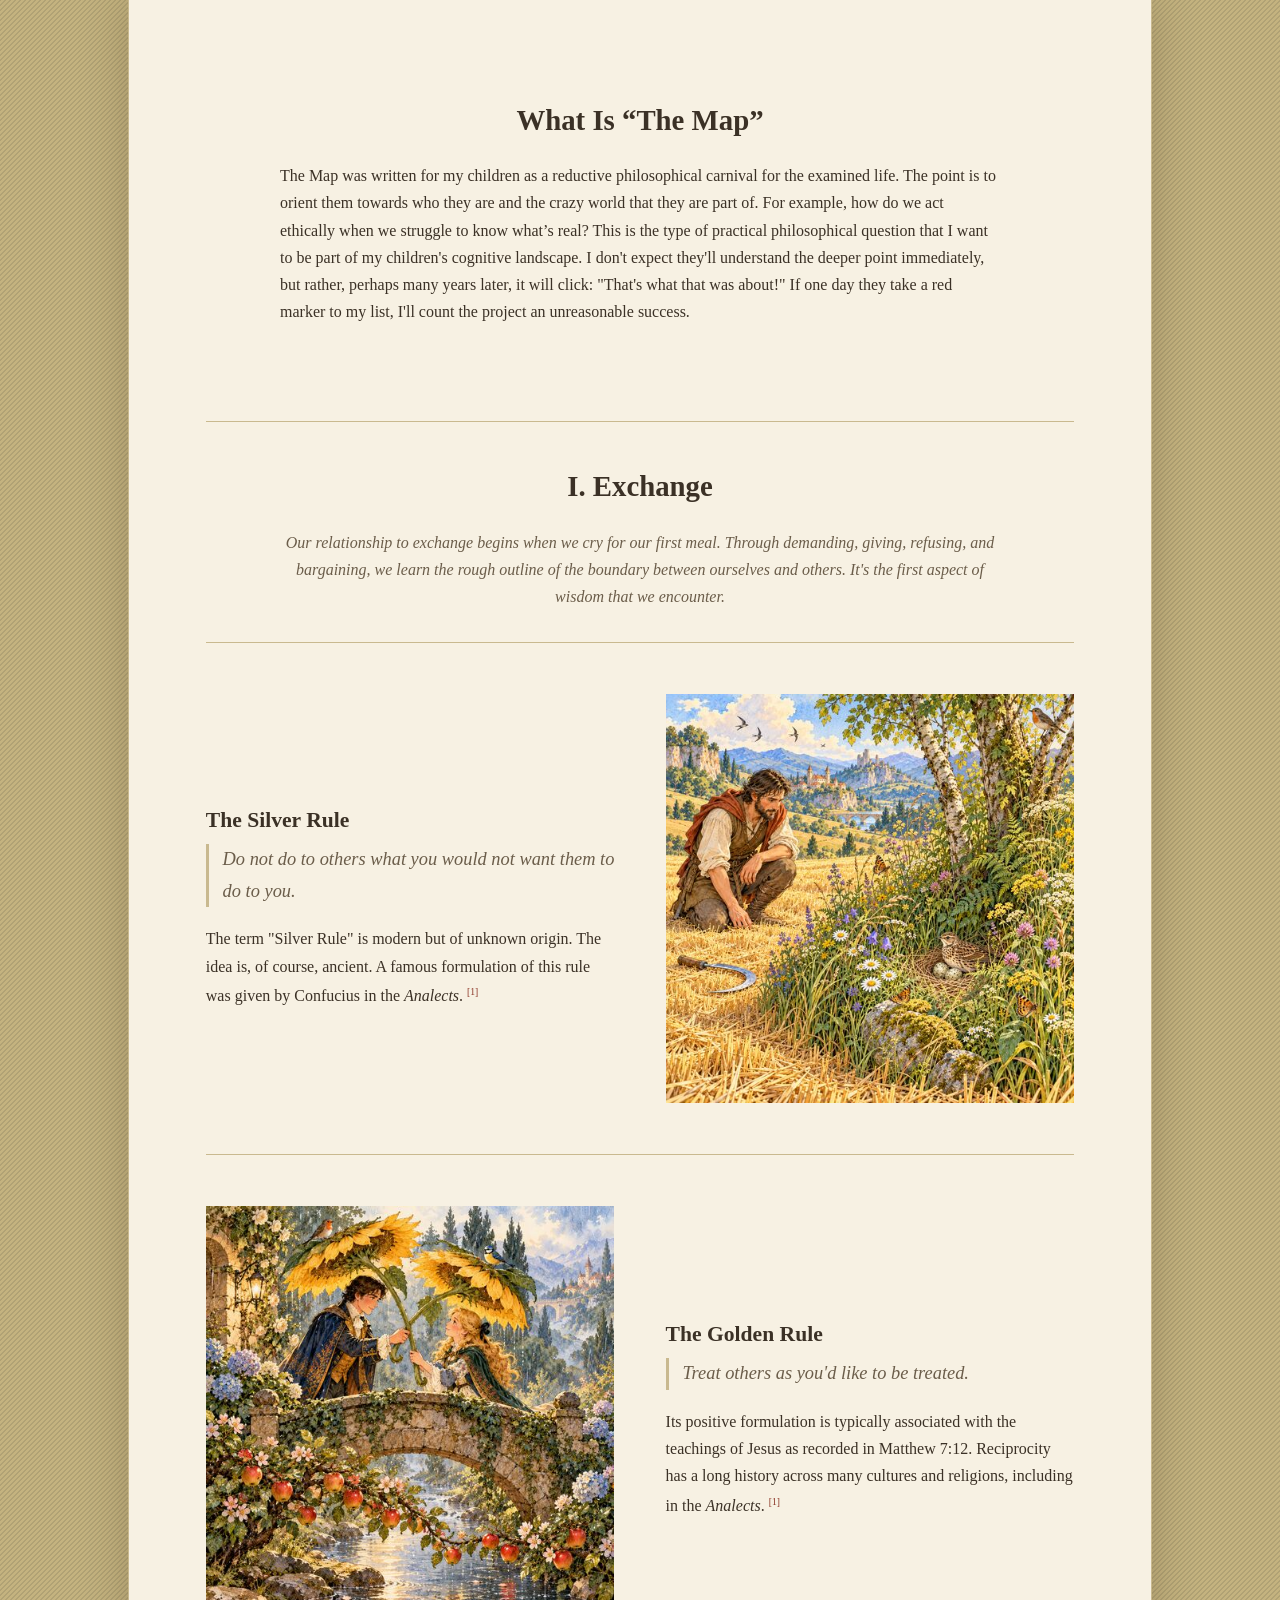
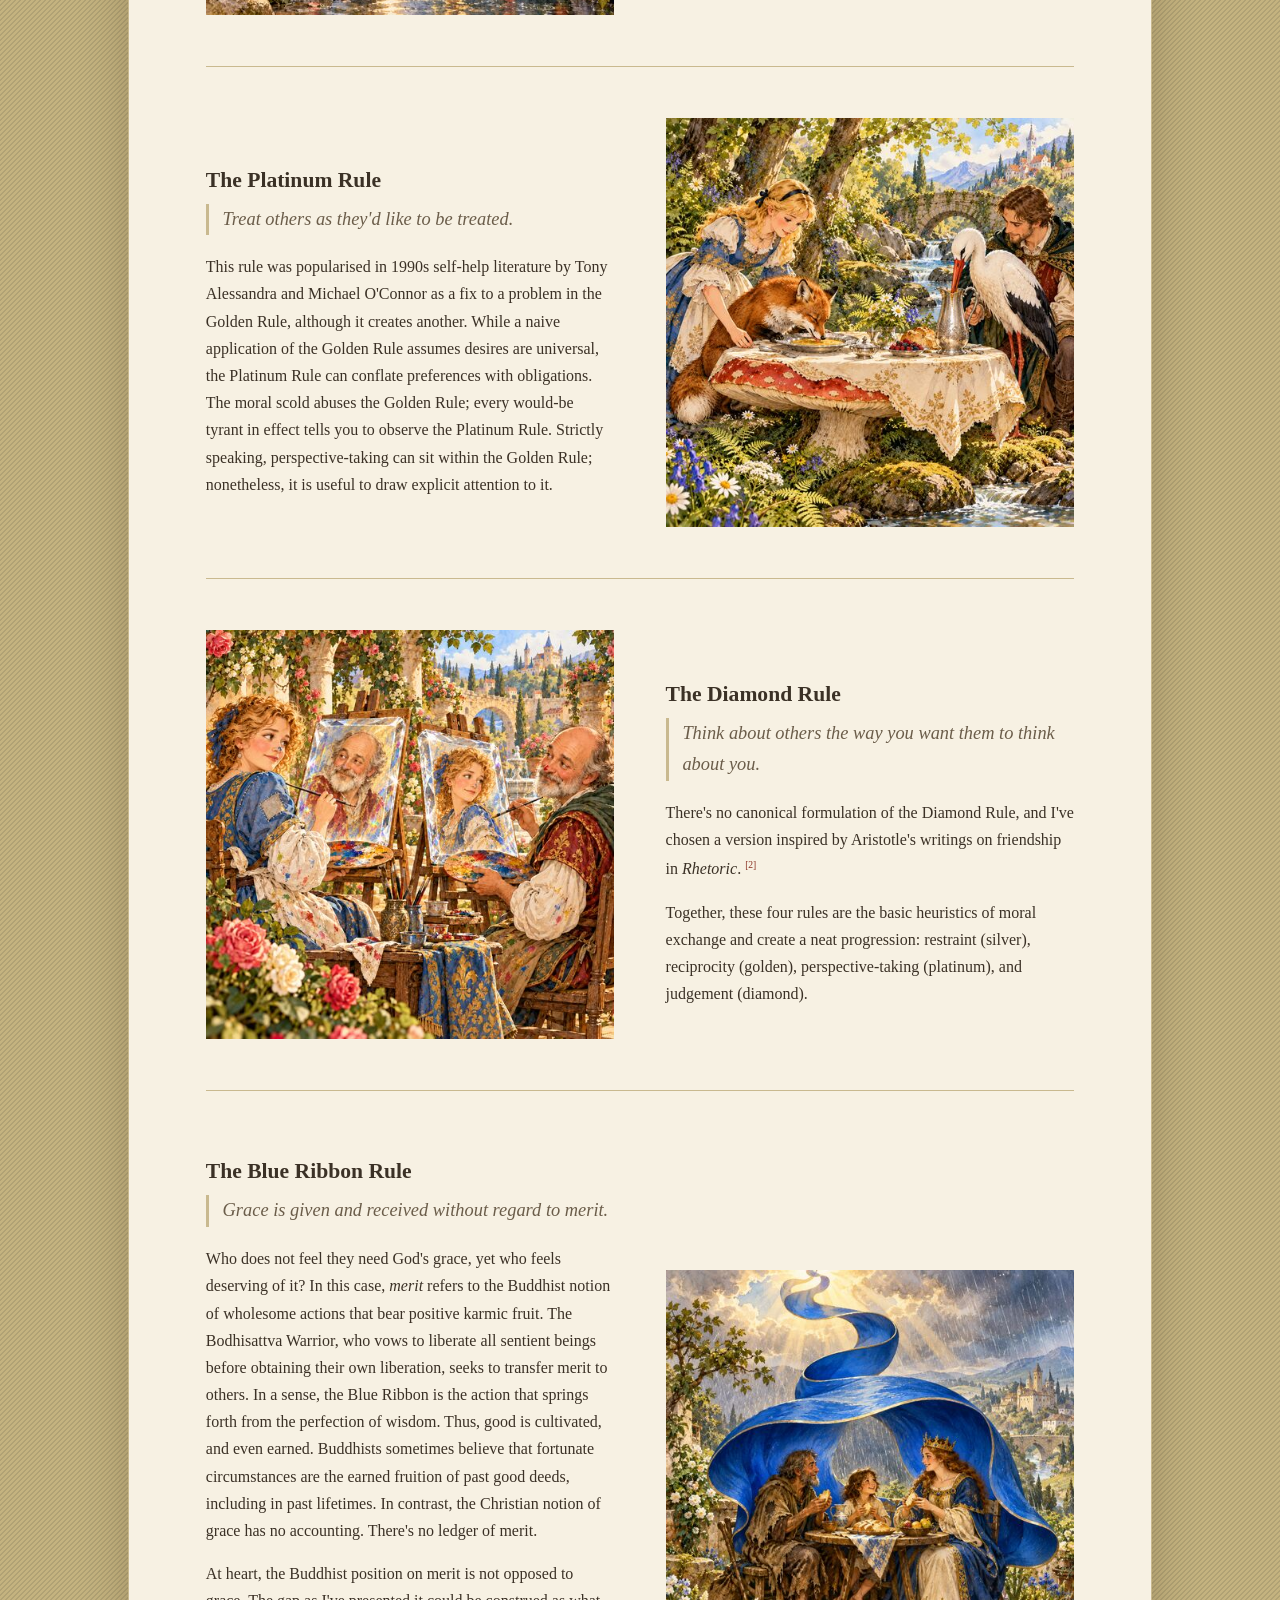
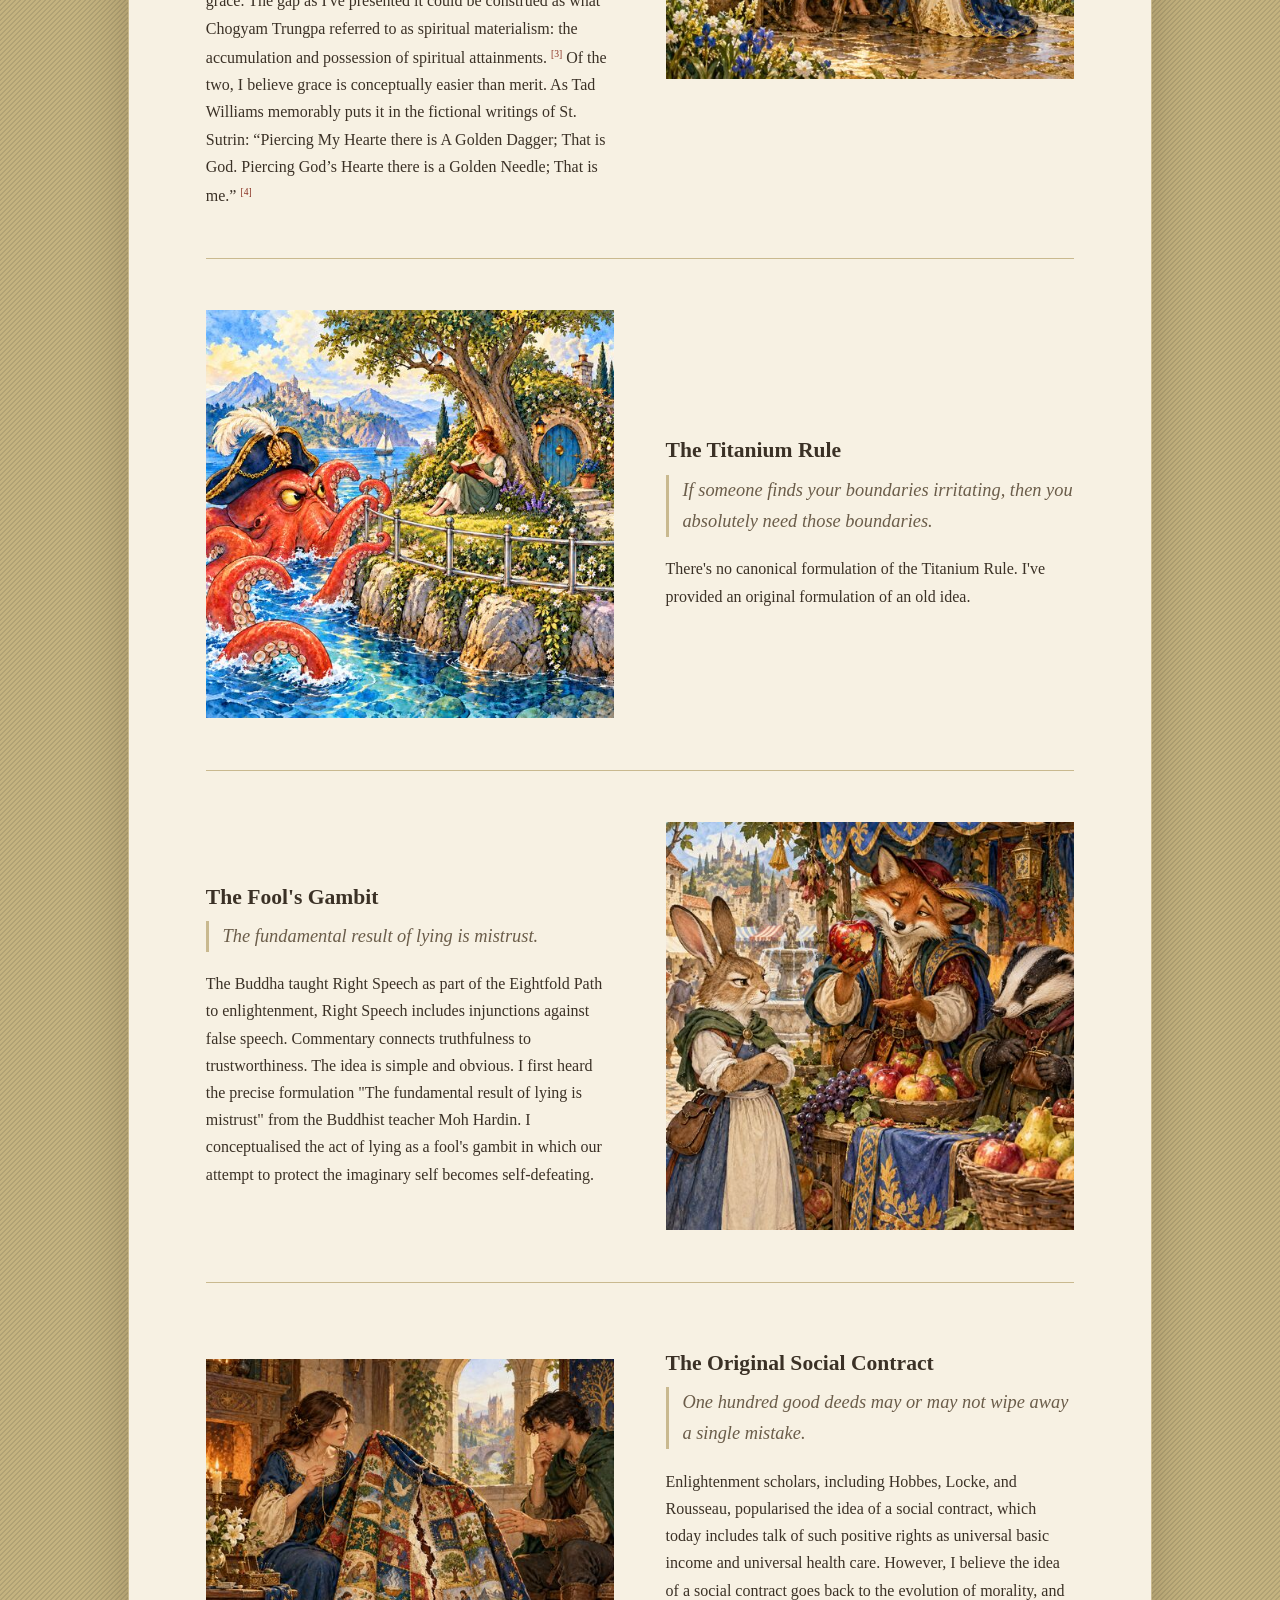
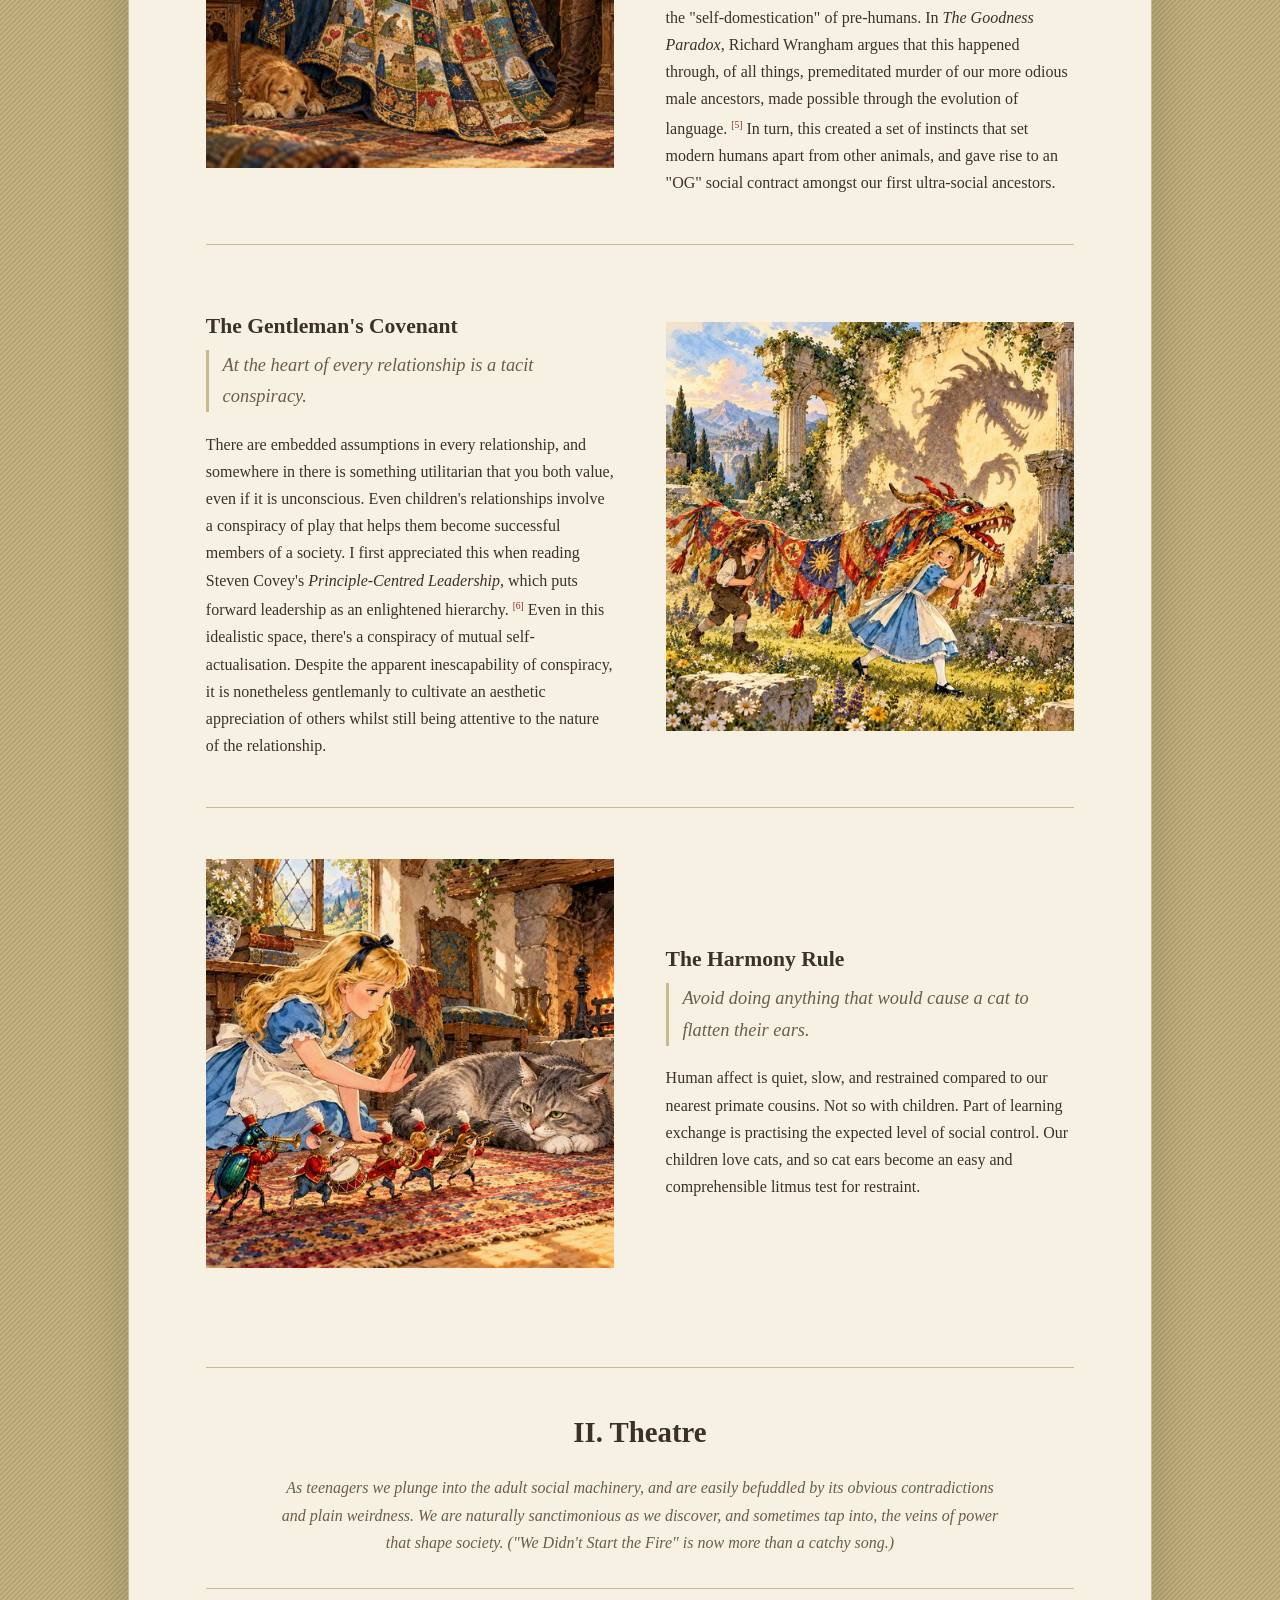
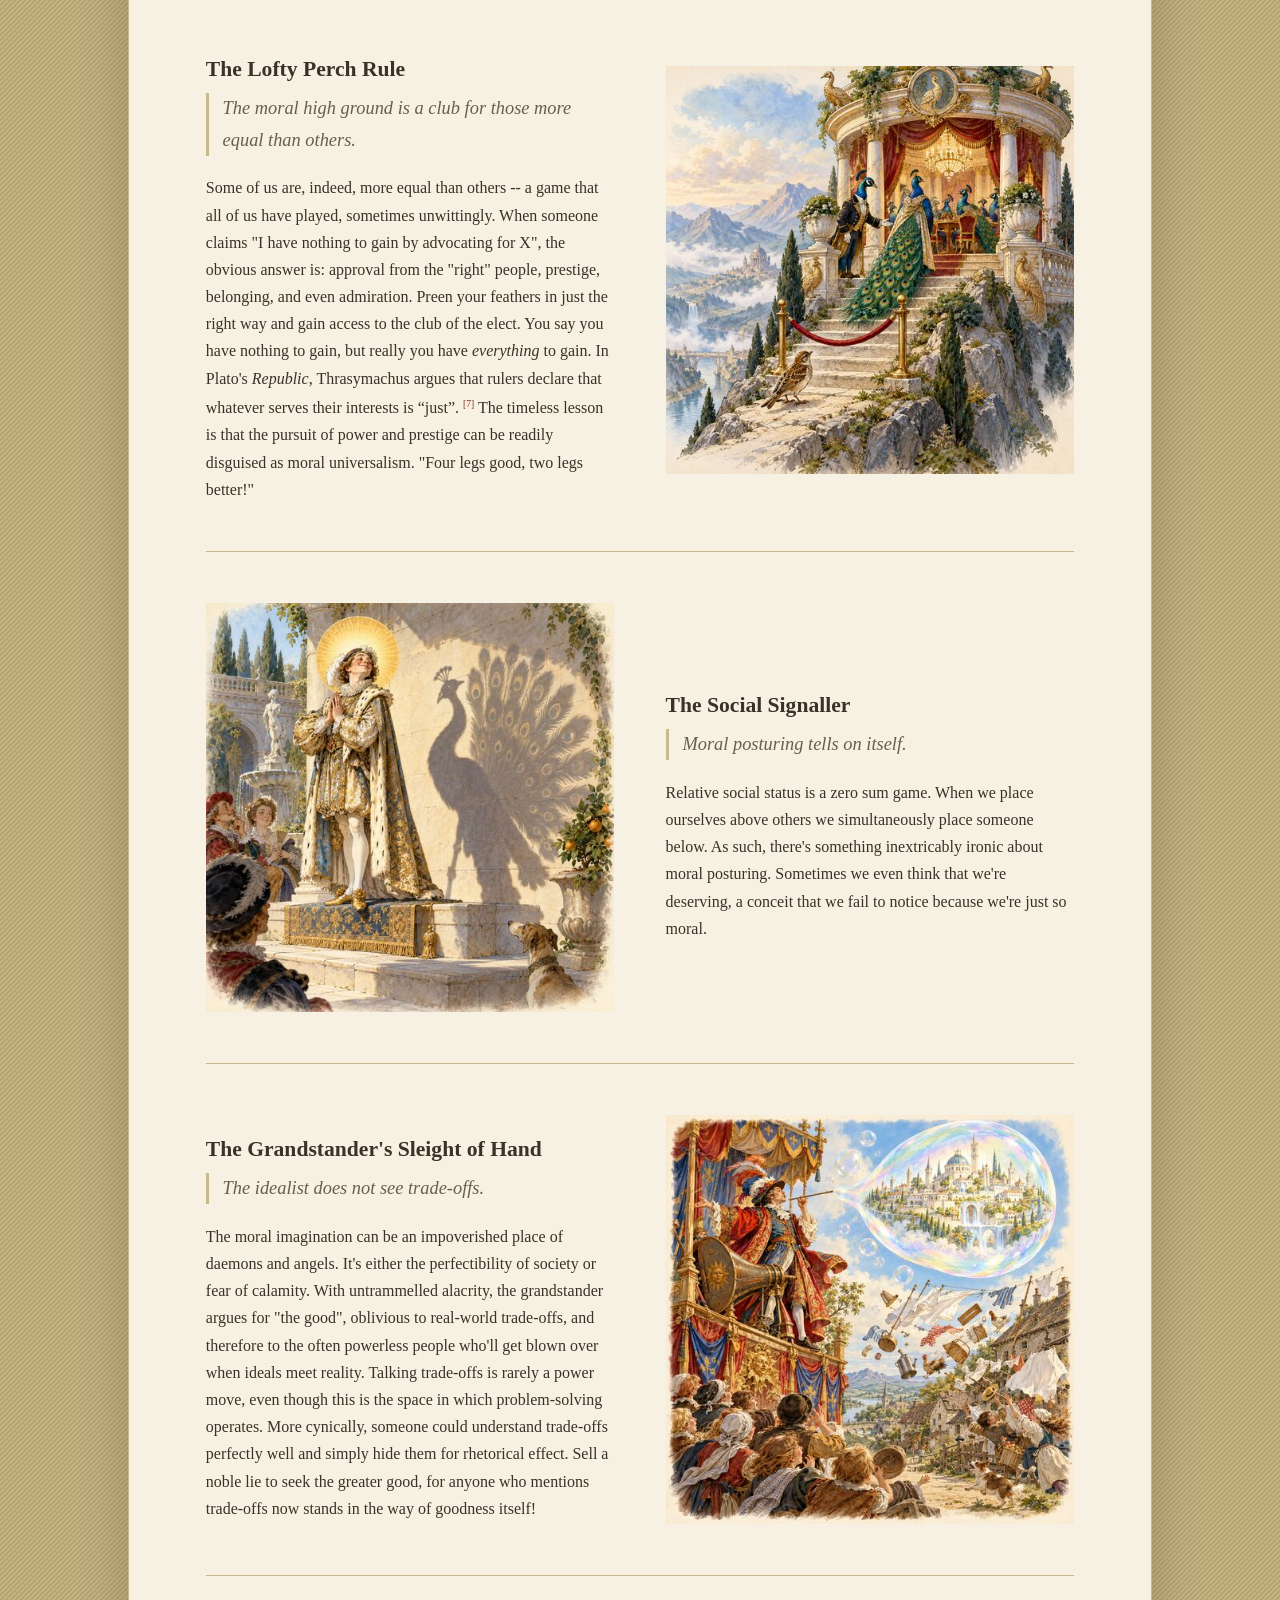
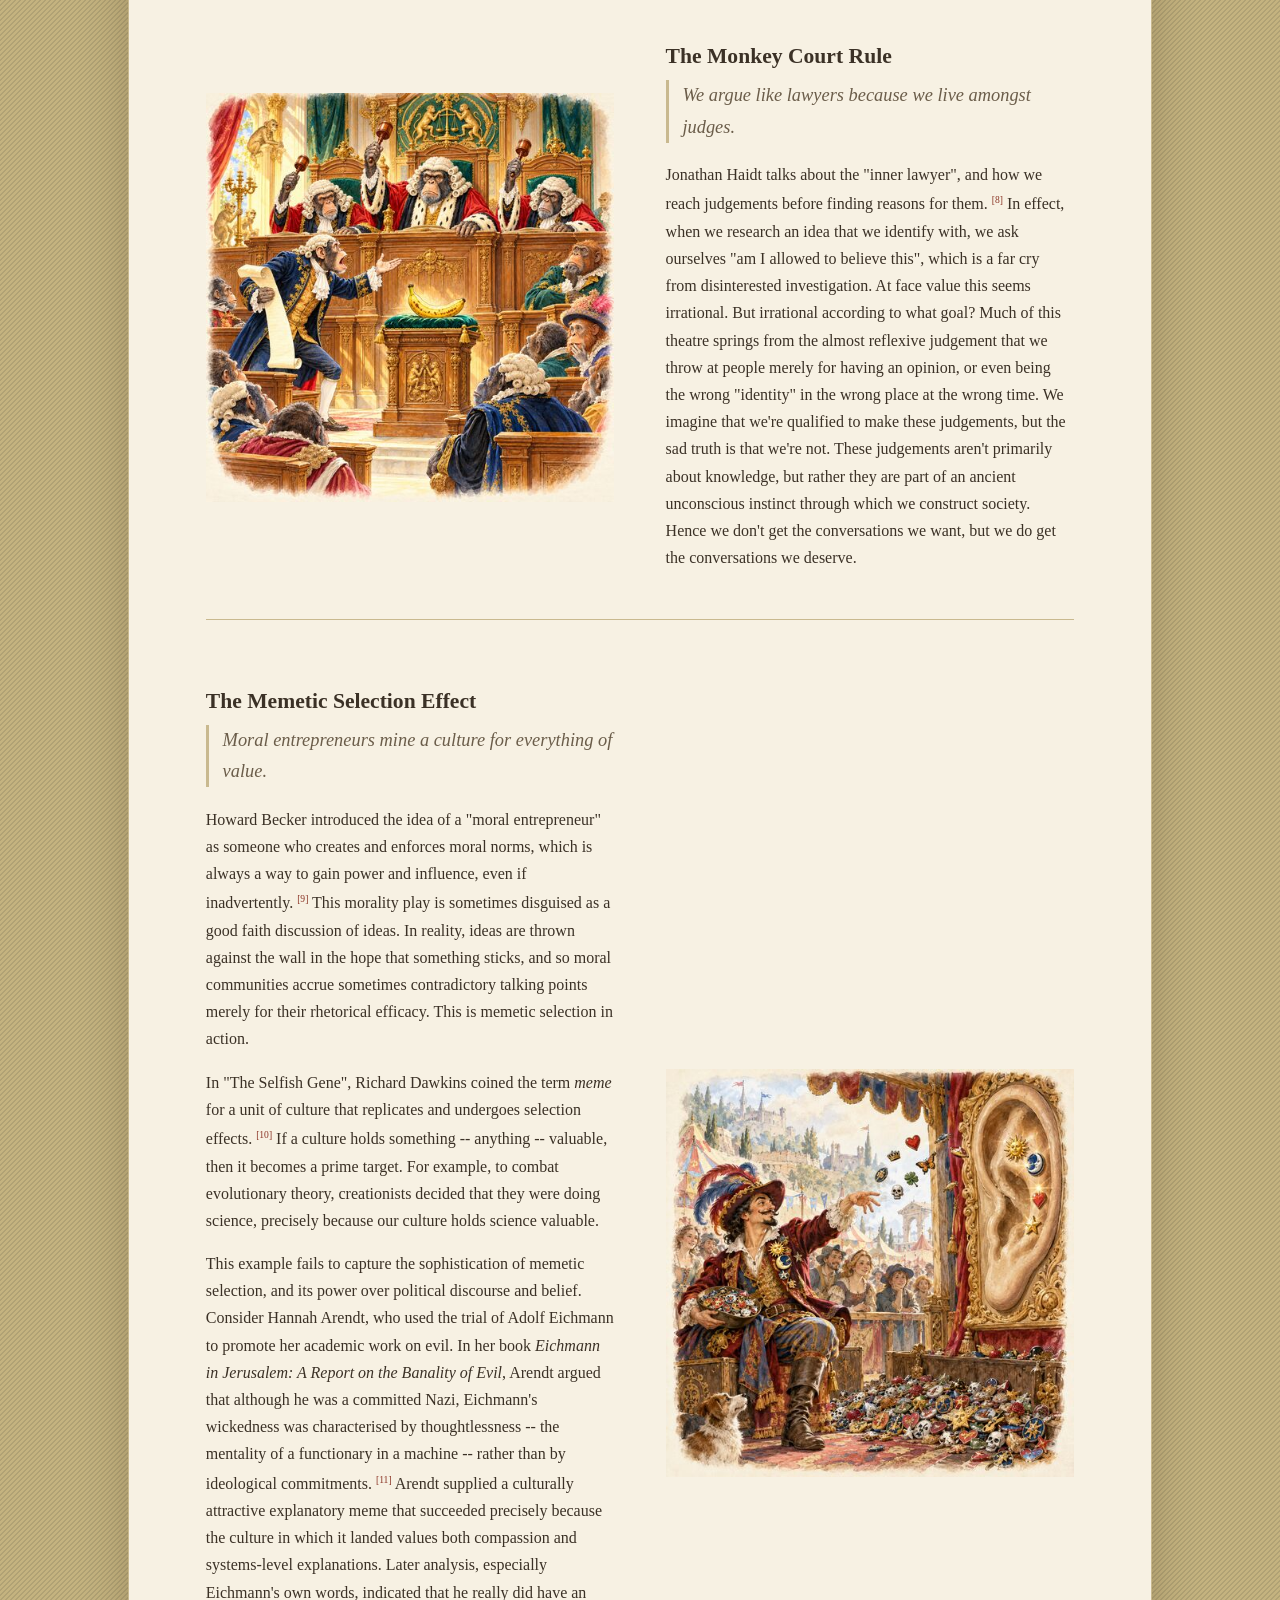
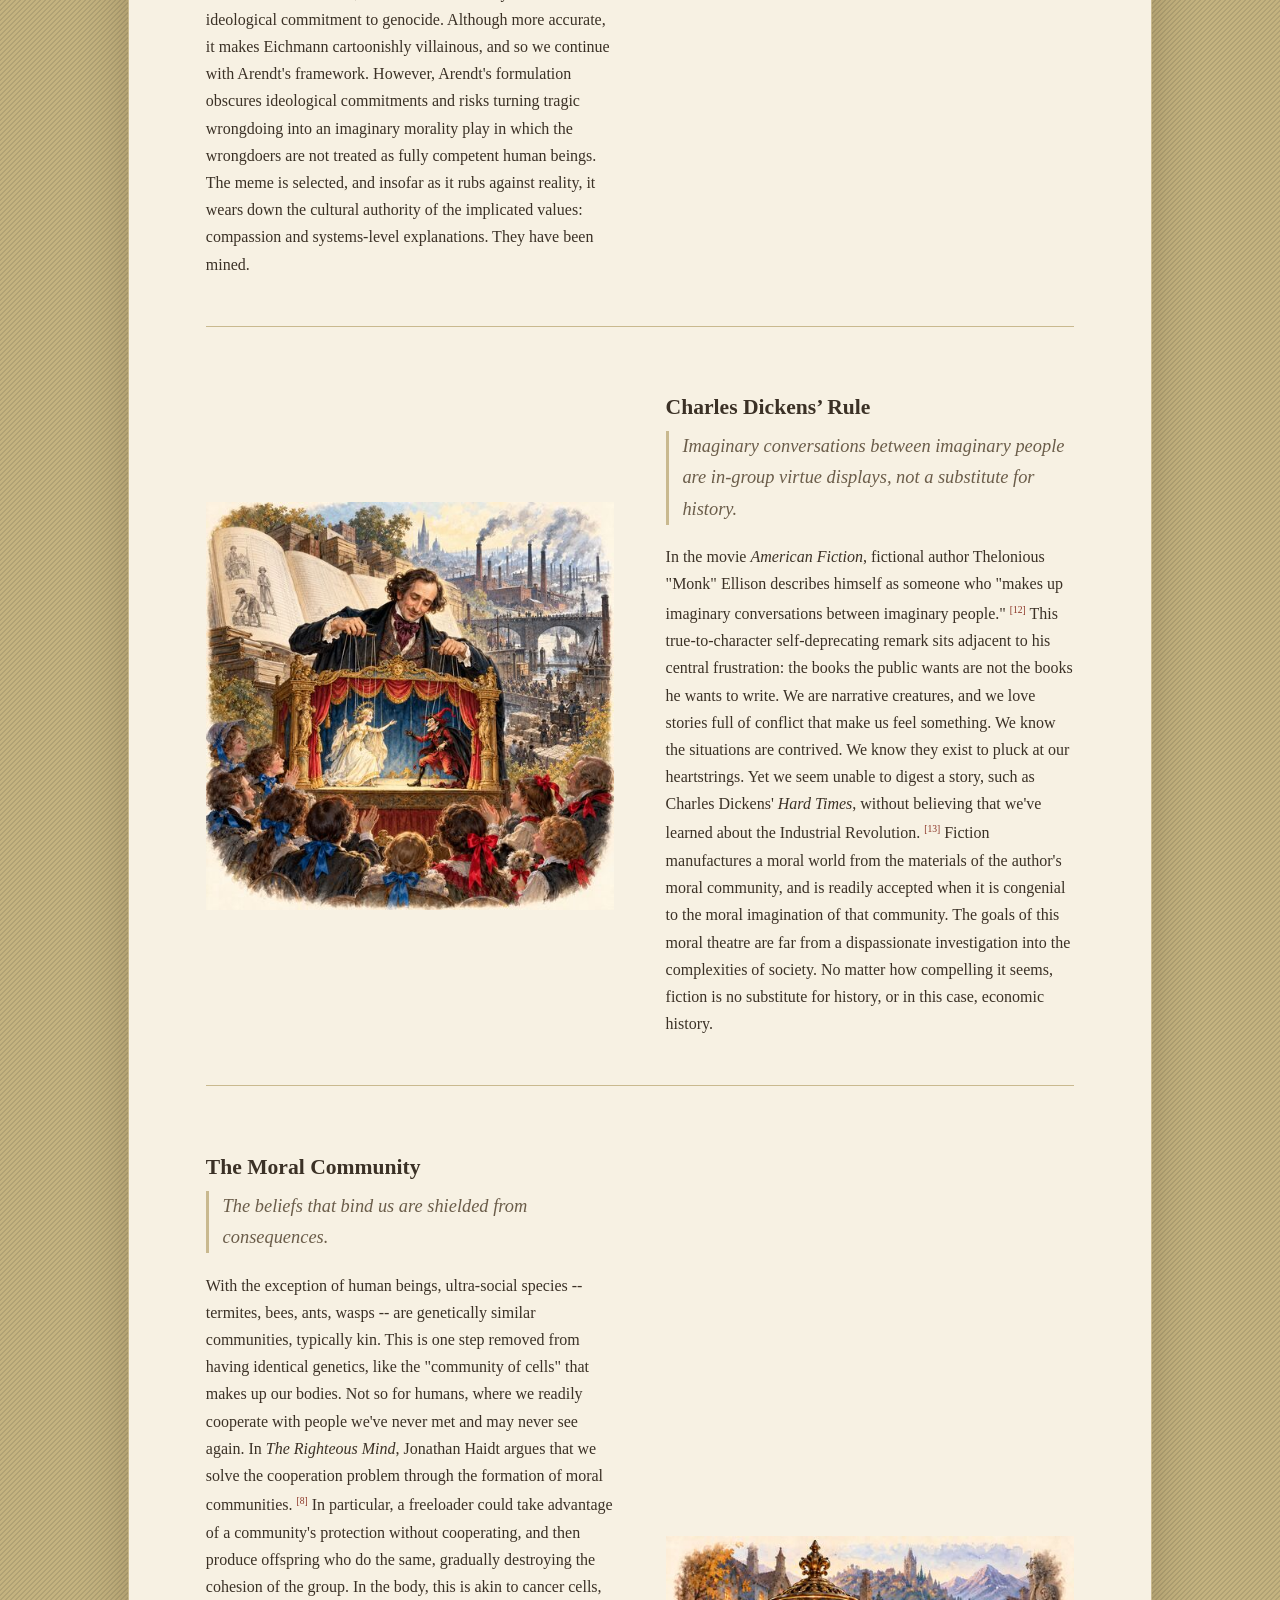
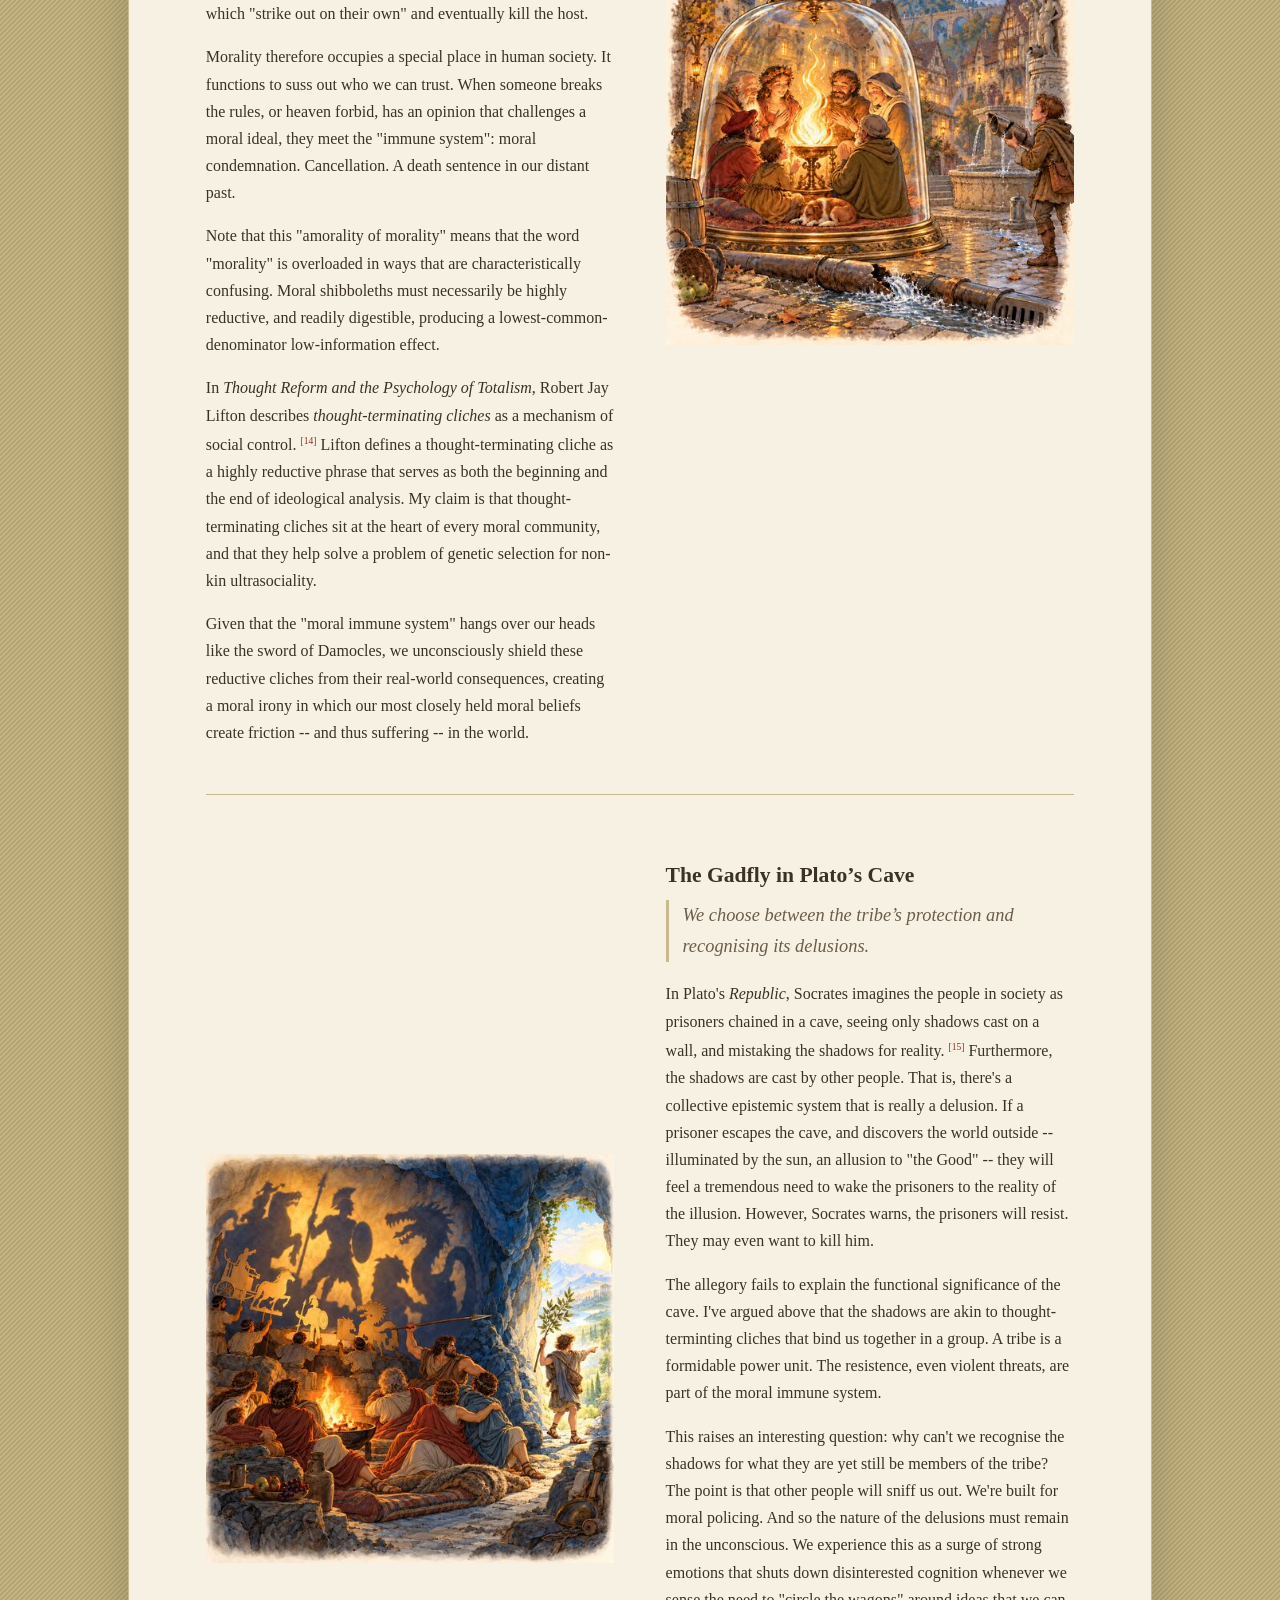
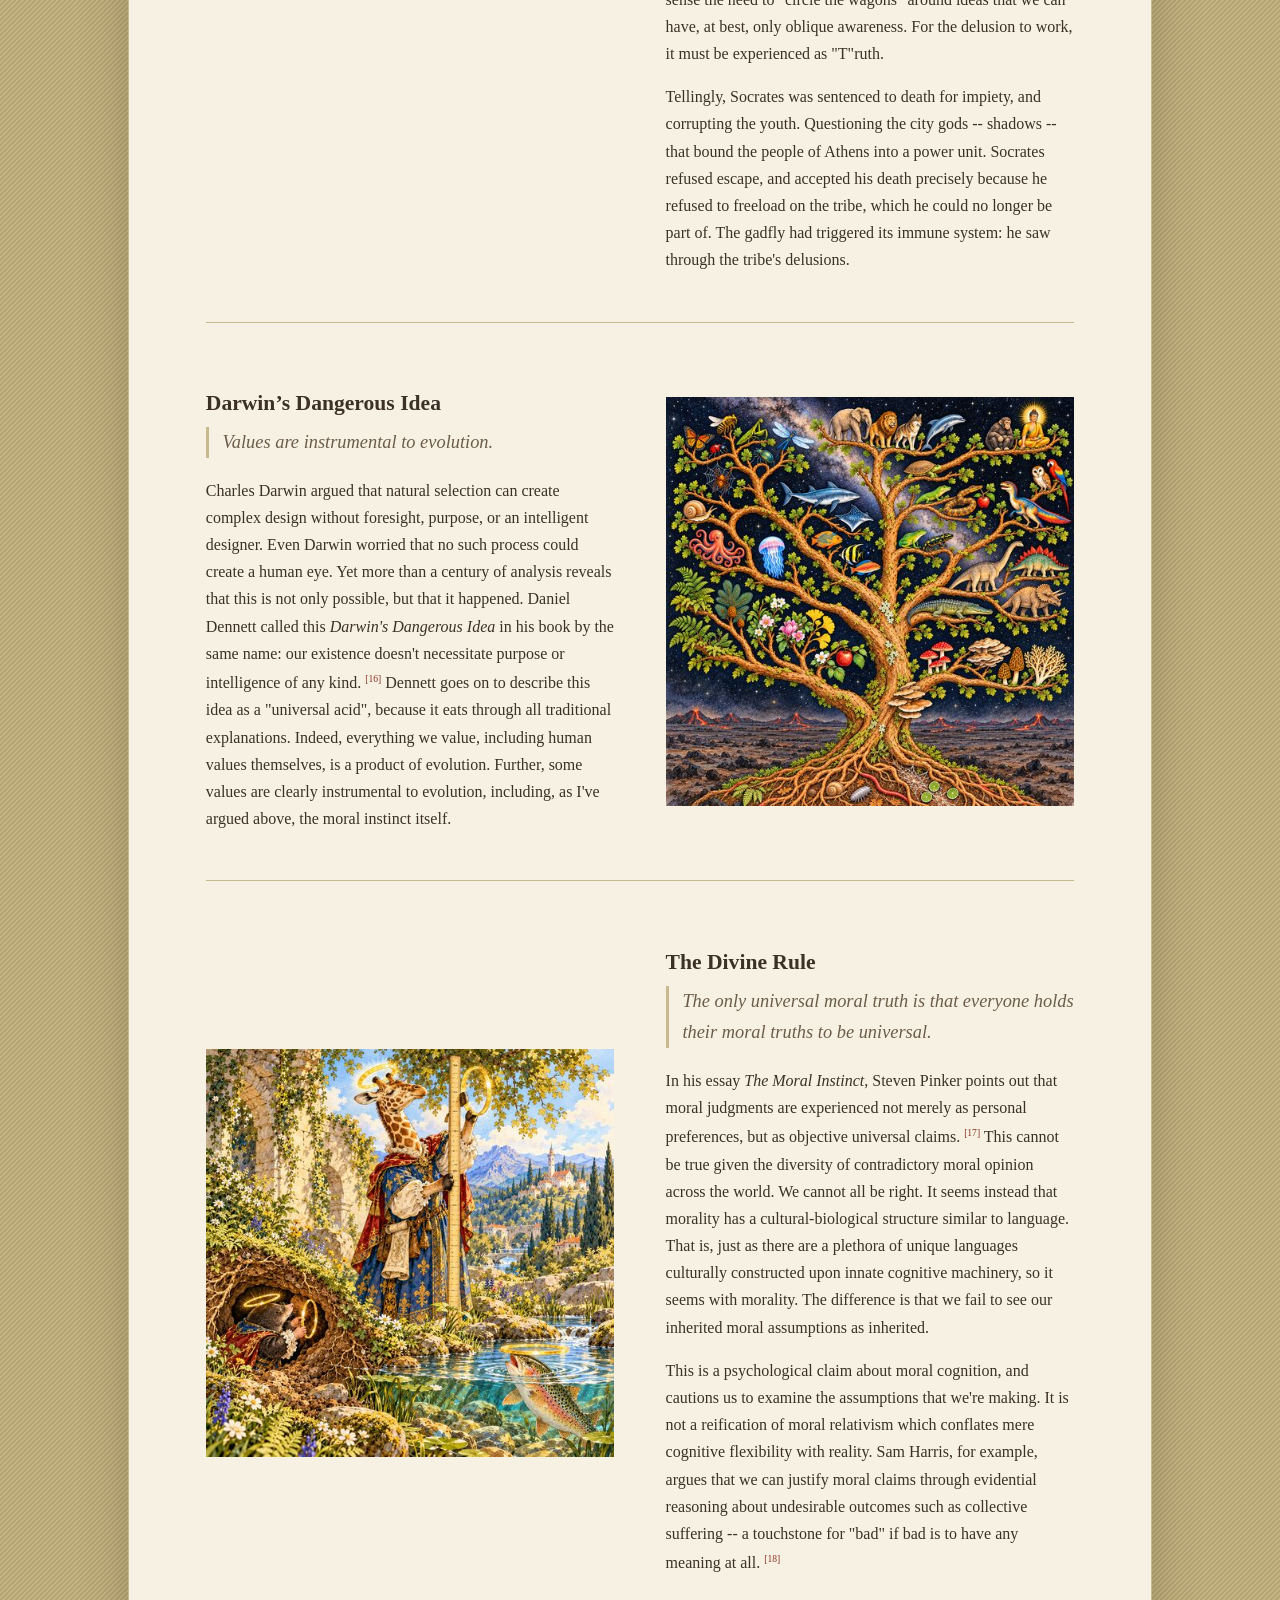
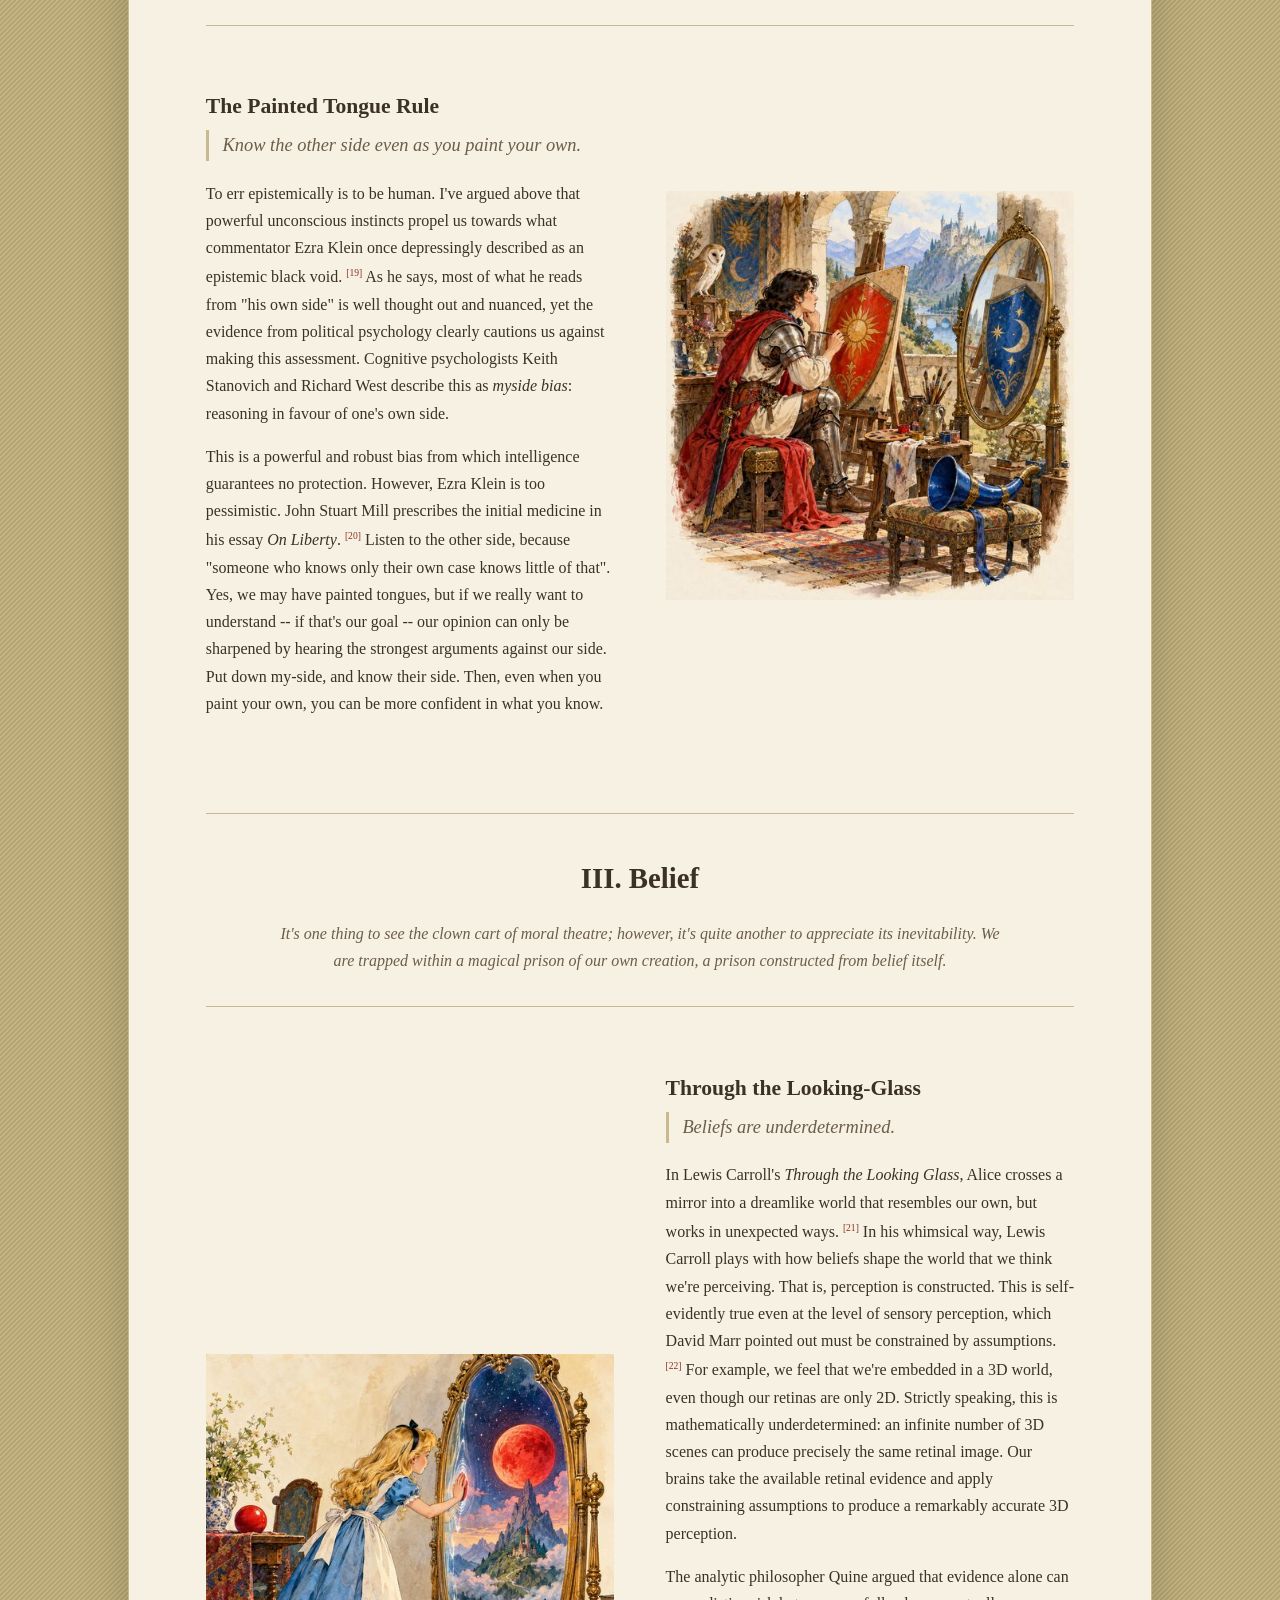
==== docs/the-map/index.html @ 86a06b19 "enchanted clay" ====
<!DOCTYPE html>
<html lang="en">
<head>
  <meta charset="utf-8">
  <meta name="viewport" content="width=device-width, initial-scale=1">
  <title>The Map</title>
  <link rel="icon" href="favicon.ico">
  <link rel="stylesheet" href="style.css">
</head>
<body>
<main class="scroll">
<section class="chapter introduction">
  <h3 class="chapter-title">What Is &ldquo;The Map&rdquo;</h3>
  <div class="introduction-text"><p>The Map was written for my children as a reductive philosophical carnival for the examined life. The point is to orient them towards who they are and the crazy world that they are part of. For example, how do we act ethically when we struggle to know what’s real? This is the type of practical philosophical question that I want to be part of my children&#x27;s cognitive landscape. I don&#x27;t expect they&#x27;ll understand the deeper point immediately, but rather, perhaps many years later, it will click: &quot;That&#x27;s what that was about!&quot; If one day they take a red marker to my list, I&#x27;ll count the project an unreasonable success.</p></div>
</section>
<section class="chapter">
  <hr>
  <h3 class="chapter-title">I. Exchange</h3>
  <p class="chapter-intro">Our relationship to exchange begins when we cry for our first meal. Through demanding, giving, refusing, and bargaining, we learn the rough outline of the boundary between ourselves and others. It&#x27;s the first aspect of wisdom that we encounter.</p>
</section>
<section class="row">
  <div class="cell cell-text"><h4 class="rule-title">The Silver Rule</h4>
<p class="rule-line">Do not do to others what you would not want them to do to you.</p>
<div class="rule-body"><p>The term &quot;Silver Rule&quot; is modern but of unknown origin. The idea is, of course, ancient. A famous formulation of this rule was given by Confucius in the <em>Analects</em>. <sup class="cite"><a href="#ref-1" id="cite-ref-1-1">[1]</a></sup></p></div></div>
  <div class="cell cell-image"><img src="images/Section-1/01-a-Exchange-Silver-Rule.jpg" alt="The Silver Rule"></div>
</section>
<section class="row">
  <div class="cell cell-image"><img src="images/Section-1/01-b-Exchange-Golden-Rule.jpg" alt="The Golden Rule"></div>
  <div class="cell cell-text"><h4 class="rule-title">The Golden Rule</h4>
<p class="rule-line">Treat others as you&#x27;d like to be treated.</p>
<div class="rule-body"><p>Its positive formulation is typically associated with the teachings of Jesus as recorded in Matthew 7:12. Reciprocity has a long history across many cultures and religions, including in the <em>Analects</em>. <sup class="cite"><a href="#ref-1" id="cite-ref-1-2">[1]</a></sup></p></div></div>
</section>
<section class="row">
  <div class="cell cell-text"><h4 class="rule-title">The Platinum Rule</h4>
<p class="rule-line">Treat others as they&#x27;d like to be treated.</p>
<div class="rule-body"><p>This rule was popularised in 1990s self-help literature by Tony Alessandra and Michael O&#x27;Connor as a fix to a problem in the Golden Rule, although it creates another. While a naive application of the Golden Rule assumes desires are universal, the Platinum Rule can conflate preferences with obligations. The moral scold abuses the Golden Rule; every would-be tyrant in effect tells you to observe the Platinum Rule. Strictly speaking, perspective-taking can sit within the Golden Rule; nonetheless, it is useful to draw explicit attention to it.</p></div></div>
  <div class="cell cell-image"><img src="images/Section-1/01-c-Exchange-Platnium-Rule.jpg" alt="The Platinum Rule"></div>
</section>
<section class="row">
  <div class="cell cell-image"><img src="images/Section-1/01-d-Exchange-Diamond-Rule.jpg" alt="The Diamond Rule"></div>
  <div class="cell cell-text"><h4 class="rule-title">The Diamond Rule</h4>
<p class="rule-line">Think about others the way you want them to think about you.</p>
<div class="rule-body"><p>There&#x27;s no canonical formulation of the Diamond Rule, and I&#x27;ve chosen a version inspired by Aristotle&#x27;s writings on friendship in <em>Rhetoric</em>. <sup class="cite"><a href="#ref-2" id="cite-ref-2-1">[2]</a></sup></p>
<p>Together, these four rules are the basic heuristics of moral exchange and create a neat progression: restraint (silver), reciprocity (golden), perspective-taking (platinum), and judgement (diamond).</p></div></div>
</section>
<section class="row">
  <div class="cell cell-text"><h4 class="rule-title">The Blue Ribbon Rule</h4>
<p class="rule-line">Grace is given and received without regard to merit.</p>
<div class="rule-body"><p>Who does not feel they need God&#x27;s grace, yet who feels deserving of it? In this case, <em>merit</em> refers to the Buddhist notion of wholesome actions that bear positive karmic fruit. The Bodhisattva Warrior, who vows to liberate all sentient beings before obtaining their own liberation, seeks to transfer merit to others. In a sense, the Blue Ribbon is the action that springs forth from the perfection of wisdom. Thus, good is cultivated, and even earned. Buddhists sometimes believe that fortunate circumstances are the earned fruition of past good deeds, including in past lifetimes. In contrast, the Christian notion of grace has no accounting. There&#x27;s no ledger of merit.</p>
<p>At heart, the Buddhist position on merit is not opposed to grace. The gap as I&#x27;ve presented it could be construed as what Chogyam Trungpa referred to as spiritual materialism: the accumulation and possession of spiritual attainments. <sup class="cite"><a href="#ref-3" id="cite-ref-3-1">[3]</a></sup> Of the two, I believe grace is conceptually easier than merit. As Tad Williams memorably puts it in the fictional writings of St. Sutrin: “Piercing My Hearte there is A Golden Dagger; That is God. Piercing God’s Hearte there is a Golden Needle; That is me.” <sup class="cite"><a href="#ref-4" id="cite-ref-4-1">[4]</a></sup></p></div></div>
  <div class="cell cell-image"><img src="images/Section-1/02-Blue-Ribbon.jpg" alt="The Blue Ribbon Rule"></div>
</section>
<section class="row">
  <div class="cell cell-image"><img src="images/Section-1/03-Titanium.jpg" alt="The Titanium Rule"></div>
  <div class="cell cell-text"><h4 class="rule-title">The Titanium Rule</h4>
<p class="rule-line">If someone finds your boundaries irritating, then you absolutely need those boundaries.</p>
<div class="rule-body"><p>There&#x27;s no canonical formulation of the Titanium Rule. I&#x27;ve provided an original formulation of an old idea.</p></div></div>
</section>
<section class="row">
  <div class="cell cell-text"><h4 class="rule-title">The Fool&#x27;s Gambit</h4>
<p class="rule-line">The fundamental result of lying is mistrust.</p>
<div class="rule-body"><p>The Buddha taught Right Speech as part of the Eightfold Path to enlightenment, Right Speech includes injunctions against false speech. Commentary connects truthfulness to trustworthiness. The idea is simple and obvious. I first heard the precise formulation &quot;The fundamental result of lying is mistrust&quot; from the Buddhist teacher Moh Hardin. I conceptualised the act of lying as a fool&#x27;s gambit in which our attempt to protect the imaginary self becomes self-defeating.</p></div></div>
  <div class="cell cell-image"><img src="images/Section-1/04-Fools-Gambit.jpg" alt="The Fool&#x27;s Gambit"></div>
</section>
<section class="row">
  <div class="cell cell-image"><img src="images/Section-1/05-Original-Social-Contract.jpg" alt="The Original Social Contract"></div>
  <div class="cell cell-text"><h4 class="rule-title">The Original Social Contract</h4>
<p class="rule-line">One hundred good deeds may or may not wipe away a single mistake.</p>
<div class="rule-body"><p>Enlightenment scholars, including Hobbes, Locke, and Rousseau, popularised the idea of a social contract, which today includes talk of such positive rights as universal basic income and universal health care. However, I believe the idea of a social contract goes back to the evolution of morality, and the &quot;self-domestication&quot; of pre-humans. In <em>The Goodness Paradox</em>, Richard Wrangham argues that this happened through, of all things, premeditated murder of our more odious male ancestors, made possible through the evolution of language. <sup class="cite"><a href="#ref-5" id="cite-ref-5-1">[5]</a></sup> In turn, this created a set of instincts that set modern humans apart from other animals, and gave rise to an &quot;OG&quot; social contract amongst our first ultra-social ancestors.</p></div></div>
</section>
<section class="row">
  <div class="cell cell-text"><h4 class="rule-title">The Gentleman&#x27;s Covenant</h4>
<p class="rule-line">At the heart of every relationship is a tacit conspiracy.</p>
<div class="rule-body"><p>There are embedded assumptions in every relationship, and somewhere in there is something utilitarian that you both value, even if it is unconscious. Even children&#x27;s relationships involve a conspiracy of play that helps them become successful members of a society. I first appreciated this when reading Steven Covey&#x27;s <em>Principle-Centred Leadership</em>, which puts forward leadership as an enlightened hierarchy. <sup class="cite"><a href="#ref-6" id="cite-ref-6-1">[6]</a></sup> Even in this idealistic space, there&#x27;s a conspiracy of mutual self-actualisation. Despite the apparent inescapability of conspiracy, it is nonetheless gentlemanly to cultivate an aesthetic appreciation of others whilst still being attentive to the nature of the relationship.</p></div></div>
  <div class="cell cell-image"><img src="images/Section-1/06-Gentlemans-Covenant.jpg" alt="The Gentleman&#x27;s Covenant"></div>
</section>
<section class="row">
  <div class="cell cell-image"><img src="images/Section-1/07-Harmony.jpg" alt="The Harmony Rule"></div>
  <div class="cell cell-text"><h4 class="rule-title">The Harmony Rule</h4>
<p class="rule-line">Avoid doing anything that would cause a cat to flatten their ears.</p>
<div class="rule-body"><p>Human affect is quiet, slow, and restrained compared to our nearest primate cousins. Not so with children. Part of learning exchange is practising the expected level of social control. Our children love cats, and so cat ears become an easy and comprehensible litmus test for restraint.</p></div></div>
</section>
<section class="chapter">
  <hr>
  <h3 class="chapter-title">II. Theatre</h3>
  <p class="chapter-intro">As teenagers we plunge into the adult social machinery, and are easily befuddled by its obvious contradictions and plain weirdness. We are naturally sanctimonious as we discover, and sometimes tap into, the veins of power that shape society.  (&quot;We Didn&#x27;t Start the Fire&quot; is now more than a catchy song.)</p>
</section>
<section class="row">
  <div class="cell cell-text"><h4 class="rule-title">The Lofty Perch Rule</h4>
<p class="rule-line">The moral high ground is a club for those more equal than others.</p>
<div class="rule-body"><p>Some of us are, indeed, more equal than others -- a game that all of us have played, sometimes unwittingly. When someone claims &quot;I have nothing to gain by advocating for X&quot;, the obvious answer is: approval from the &quot;right&quot; people, prestige, belonging, and even admiration. Preen your feathers in just the right way and gain access to the club of the elect. You say you have nothing to gain, but really you have <em>everything</em> to gain. In Plato&#x27;s <em>Republic</em>, Thrasymachus argues that rulers declare that whatever serves their interests is “just”. <sup class="cite"><a href="#ref-7" id="cite-ref-7-1">[7]</a></sup> The timeless lesson is that the pursuit of power and prestige can be readily disguised as moral universalism. &quot;Four legs good, two legs better!&quot;</p></div></div>
  <div class="cell cell-image"><img src="images/Section-2/01-lofty-perch.jpg" alt="The Lofty Perch Rule"></div>
</section>
<section class="row">
  <div class="cell cell-image"><img src="images/Section-2/02-social-signaller.jpg" alt="The Social Signaller"></div>
  <div class="cell cell-text"><h4 class="rule-title">The Social Signaller</h4>
<p class="rule-line">Moral posturing tells on itself.</p>
<div class="rule-body"><p>Relative social status is a zero sum game. When we place ourselves above others we simultaneously place someone below. As such, there&#x27;s something inextricably ironic about moral posturing. Sometimes we even think that we&#x27;re deserving, a conceit that we fail to notice because we&#x27;re just so moral.</p></div></div>
</section>
<section class="row">
  <div class="cell cell-text"><h4 class="rule-title">The Grandstander&#x27;s Sleight of Hand</h4>
<p class="rule-line">The idealist does not see trade-offs.</p>
<div class="rule-body"><p>The moral imagination can be an impoverished place of daemons and angels. It&#x27;s either the perfectibility of society or fear of calamity. With untrammelled alacrity, the grandstander argues for &quot;the good&quot;, oblivious to real-world trade-offs, and therefore to the often powerless people who&#x27;ll get blown over when ideals meet reality. Talking trade-offs is rarely a power move, even though this is the space in which problem-solving operates. More cynically, someone could understand trade-offs perfectly well and simply hide them for rhetorical effect. Sell a noble lie to seek the greater good, for anyone who mentions trade-offs now stands in the way of goodness itself!</p></div></div>
  <div class="cell cell-image"><img src="images/Section-2/03-grandstanders-sleight-of-hand.jpg" alt="The Grandstander&#x27;s Sleight of Hand"></div>
</section>
<section class="row">
  <div class="cell cell-image"><img src="images/Section-2/04-monkey-court.jpg" alt="The Monkey Court Rule"></div>
  <div class="cell cell-text"><h4 class="rule-title">The Monkey Court Rule</h4>
<p class="rule-line">We argue like lawyers because we live amongst judges.</p>
<div class="rule-body"><p>Jonathan Haidt talks about the &quot;inner lawyer&quot;, and how we reach judgements before finding reasons for them. <sup class="cite"><a href="#ref-8" id="cite-ref-8-1">[8]</a></sup> In effect, when we research an idea that we identify with, we ask ourselves &quot;am I allowed to believe this&quot;, which is a far cry from disinterested investigation. At face value this seems irrational. But irrational according to what goal? Much of this theatre springs from the almost reflexive judgement that we throw at people merely for having an opinion, or even being the wrong &quot;identity&quot; in the wrong place at the wrong time. We imagine that we&#x27;re qualified to make these judgements, but the sad truth is that we&#x27;re not. These judgements aren&#x27;t primarily about knowledge, but rather they are part of an ancient unconscious instinct through which we construct society. Hence we don&#x27;t get the conversations we want, but we do get the conversations we deserve.</p></div></div>
</section>
<section class="row">
  <div class="cell cell-text"><h4 class="rule-title">The Memetic Selection Effect</h4>
<p class="rule-line">Moral entrepreneurs mine a culture for everything of value.</p>
<div class="rule-body"><p>Howard Becker introduced the idea of a &quot;moral entrepreneur&quot; as someone who creates and enforces moral norms, which is always a way to gain power and influence, even if inadvertently. <sup class="cite"><a href="#ref-9" id="cite-ref-9-1">[9]</a></sup> This morality play is sometimes disguised as a good faith discussion of ideas. In reality, ideas are thrown against the wall in the hope that something sticks, and so moral communities accrue sometimes contradictory talking points merely for their rhetorical efficacy. This is memetic selection in action.</p>
<p>In &quot;The Selfish Gene&quot;, Richard Dawkins coined the term <em>meme</em> for a unit of culture that replicates and undergoes selection effects. <sup class="cite"><a href="#ref-10" id="cite-ref-10-1">[10]</a></sup> If a culture holds something -- anything -- valuable, then it becomes a prime target. For example, to combat evolutionary theory, creationists decided that they were doing science, precisely because our culture holds science valuable.</p>
<p>This example fails to capture the sophistication of memetic selection, and its power over political discourse and belief. Consider Hannah Arendt, who used the trial of Adolf Eichmann to promote her academic work on evil. In her book <em>Eichmann in Jerusalem: A Report on the Banality of Evil</em>, Arendt argued that although he was a committed Nazi, Eichmann&#x27;s wickedness was characterised by thoughtlessness -- the mentality of a functionary in a machine -- rather than by ideological commitments. <sup class="cite"><a href="#ref-11" id="cite-ref-11-1">[11]</a></sup> Arendt supplied a culturally attractive explanatory meme that succeeded precisely because the culture in which it landed values both compassion and systems-level explanations. Later analysis, especially Eichmann&#x27;s own words, indicated that he really did have an ideological commitment to genocide. Although more accurate, it makes Eichmann cartoonishly villainous, and so we continue with Arendt&#x27;s framework. However, Arendt&#x27;s formulation obscures ideological commitments and risks turning tragic wrongdoing into an imaginary morality play in which the wrongdoers are not treated as fully competent human beings. The meme is selected, and insofar as it rubs against reality, it wears down the cultural authority of the implicated values: compassion and systems-level explanations. They have been mined.</p></div></div>
  <div class="cell cell-image"><img src="images/Section-2/05-memetic-selection-effect.jpg" alt="The Memetic Selection Effect"></div>
</section>
<section class="row">
  <div class="cell cell-image"><img src="images/Section-2/06-charles-dickens.jpg" alt="Charles Dickens’ Rule"></div>
  <div class="cell cell-text"><h4 class="rule-title">Charles Dickens’ Rule</h4>
<p class="rule-line">Imaginary conversations between imaginary people are in-group virtue displays, not a substitute for history.</p>
<div class="rule-body"><p>In the movie <em>American Fiction</em>, fictional author Thelonious &quot;Monk&quot; Ellison describes himself as someone who &quot;makes up imaginary conversations between imaginary people.&quot; <sup class="cite"><a href="#ref-12" id="cite-ref-12-1">[12]</a></sup> This true-to-character self-deprecating remark sits adjacent to his central frustration: the books the public wants are not the books he wants to write. We are narrative creatures, and we love stories full of conflict that make us feel something. We know the situations are contrived. We know they exist to pluck at our heartstrings. Yet we seem unable to digest a story, such as Charles Dickens&#x27; <em>Hard Times</em>, without believing that we&#x27;ve learned about the Industrial Revolution. <sup class="cite"><a href="#ref-13" id="cite-ref-13-1">[13]</a></sup> Fiction manufactures a moral world from the materials of the author&#x27;s moral community, and is readily accepted when it is congenial to the moral imagination of that community. The goals of this moral theatre are far from a dispassionate investigation into the complexities of society. No matter how compelling it seems, fiction is no substitute for history, or in this case, economic history.</p></div></div>
</section>
<section class="row">
  <div class="cell cell-text"><h4 class="rule-title">The Moral Community</h4>
<p class="rule-line">The beliefs that bind us are shielded from consequences.</p>
<div class="rule-body"><p>With the exception of human beings, ultra-social species -- termites, bees, ants, wasps -- are genetically similar communities, typically kin. This is one step removed from having identical genetics, like the &quot;community of cells&quot; that makes up our bodies. Not so for humans, where we readily cooperate with people we&#x27;ve never met and may never see again. In <em>The Righteous Mind</em>, Jonathan Haidt argues that we solve the cooperation problem through the formation of moral communities. <sup class="cite"><a href="#ref-8" id="cite-ref-8-2">[8]</a></sup> In particular, a freeloader could take advantage of a community&#x27;s protection without cooperating, and then produce offspring who do the same, gradually destroying the cohesion of the group. In the body, this is akin to cancer cells, which &quot;strike out on their own&quot; and eventually kill the host.</p>
<p>Morality therefore occupies a special place in human society. It functions to suss out who we can trust. When someone breaks the rules, or heaven forbid, has an opinion that challenges a moral ideal, they meet the &quot;immune system&quot;: moral condemnation. Cancellation. A death sentence in our distant past.</p>
<p>Note that this &quot;amorality of morality&quot; means that the word &quot;morality&quot; is overloaded in ways that are characteristically confusing. Moral shibboleths must necessarily be highly reductive, and readily digestible, producing a lowest-common-denominator low-information effect.</p>
<p>In <em>Thought Reform and the Psychology of Totalism</em>, Robert Jay Lifton describes <em>thought-terminating cliches</em> as a mechanism of social control. <sup class="cite"><a href="#ref-14" id="cite-ref-14-1">[14]</a></sup> Lifton defines a thought-terminating cliche as a highly reductive phrase that serves as both the beginning and the end of ideological analysis. My claim is that thought-terminating cliches sit at the heart of every moral community, and that they help solve a problem of genetic selection for non-kin ultrasociality.</p>
<p>Given that the &quot;moral immune system&quot; hangs over our heads like the sword of Damocles, we unconsciously shield these reductive cliches from their real-world consequences, creating a moral irony in which our most closely held moral beliefs create friction -- and thus suffering -- in the world.</p></div></div>
  <div class="cell cell-image"><img src="images/Section-2/07-moral-community.jpg" alt="The Moral Community"></div>
</section>
<section class="row">
  <div class="cell cell-image"><img src="images/Section-2/08-gadfly-in-platos-cave.jpg" alt="The Gadfly in Plato’s Cave"></div>
  <div class="cell cell-text"><h4 class="rule-title">The Gadfly in Plato’s Cave</h4>
<p class="rule-line">We choose between the tribe’s protection and recognising its delusions.</p>
<div class="rule-body"><p>In Plato&#x27;s <em>Republic</em>, Socrates imagines the people in society as prisoners chained in a cave, seeing only shadows cast on a wall, and mistaking the shadows for reality. <sup class="cite"><a href="#ref-15" id="cite-ref-15-1">[15]</a></sup> Furthermore, the shadows are cast by other people. That is, there&#x27;s a collective epistemic system that is really a delusion. If a prisoner escapes the cave, and discovers the world outside -- illuminated by the sun, an allusion to &quot;the Good&quot; -- they will feel a tremendous need to wake the prisoners to the reality of the illusion. However, Socrates warns, the prisoners will resist. They may even want to kill him.</p>
<p>The allegory fails to explain the functional significance of the cave. I&#x27;ve argued above that the shadows are akin to thought-terminting cliches that bind us together in a group. A tribe is a formidable power unit. The resistence, even violent threats, are part of the moral immune system.</p>
<p>This raises an interesting question: why can&#x27;t we recognise the shadows for what they are yet still be members of the tribe? The point is that other people will sniff us out. We&#x27;re built for moral policing. And so the nature of the delusions must remain in the unconscious. We experience this as a surge of strong emotions that shuts down disinterested cognition whenever we sense the need to &quot;circle the wagons&quot; around ideas that we can have, at best, only oblique awareness. For the delusion to work, it must be experienced as &quot;T&quot;ruth.</p>
<p>Tellingly, Socrates was sentenced to death for impiety, and corrupting the youth. Questioning the city gods -- shadows -- that bound the people of Athens into a power unit. Socrates refused escape, and accepted his death precisely because he refused to freeload on the tribe, which he could no longer be part of. The gadfly had triggered its immune system: he saw through the tribe&#x27;s delusions.</p></div></div>
</section>
<section class="row">
  <div class="cell cell-text"><h4 class="rule-title">Darwin’s Dangerous Idea</h4>
<p class="rule-line">Values are instrumental to evolution.</p>
<div class="rule-body"><p>Charles Darwin argued that natural selection can create complex design without foresight, purpose, or an intelligent designer. Even Darwin worried that no such process could create a human eye. Yet more than a century of analysis reveals that this is not only possible, but that it happened. Daniel Dennett called this <em>Darwin&#x27;s Dangerous Idea</em> in his book by the same name: our existence doesn&#x27;t necessitate purpose or intelligence of any kind. <sup class="cite"><a href="#ref-16" id="cite-ref-16-1">[16]</a></sup> Dennett goes on to describe this idea as a &quot;universal acid&quot;, because it eats through all traditional explanations. Indeed, everything we value, including human values themselves, is a product of evolution. Further, some values are clearly instrumental to evolution, including, as I&#x27;ve argued above, the moral instinct itself.</p></div></div>
  <div class="cell cell-image"><img src="images/Section-2/09-darwins-dangerous-idea.jpg" alt="Darwin’s Dangerous Idea"></div>
</section>
<section class="row">
  <div class="cell cell-image"><img src="images/Section-2/10-divine-rule.jpg" alt="The Divine Rule"></div>
  <div class="cell cell-text"><h4 class="rule-title">The Divine Rule</h4>
<p class="rule-line">The only universal moral truth is that everyone holds their moral truths to be universal.</p>
<div class="rule-body"><p>In his essay <em>The Moral Instinct</em>, Steven Pinker points out that moral judgments are experienced not merely as personal preferences, but as objective universal claims. <sup class="cite"><a href="#ref-17" id="cite-ref-17-1">[17]</a></sup> This cannot be true given the diversity of contradictory moral opinion across the world. We cannot all be right. It seems instead that morality has a cultural-biological structure similar to language. That is, just as there are a plethora of unique languages culturally constructed upon innate cognitive machinery, so it seems with morality. The difference is that we fail to see our inherited moral assumptions as inherited.</p>
<p>This is a psychological claim about moral cognition, and cautions us to examine the assumptions that we&#x27;re making. It is not a reification of moral relativism which conflates mere cognitive flexibility with reality. Sam Harris, for example, argues that we can justify moral claims through evidential reasoning about undesirable outcomes such as collective suffering -- a touchstone for &quot;bad&quot; if bad is to have any meaning at all. <sup class="cite"><a href="#ref-18" id="cite-ref-18-1">[18]</a></sup></p></div></div>
</section>
<section class="row">
  <div class="cell cell-text"><h4 class="rule-title">The Painted Tongue Rule</h4>
<p class="rule-line">Know the other side even as you paint your own.</p>
<div class="rule-body"><p>To err epistemically is to be human. I&#x27;ve argued above that powerful unconscious instincts propel us towards what commentator Ezra Klein once depressingly described as an epistemic black void. <sup class="cite"><a href="#ref-19" id="cite-ref-19-1">[19]</a></sup> As he says, most of what he reads from &quot;his own side&quot; is well thought out and nuanced, yet the evidence from political psychology clearly cautions us against making this assessment. Cognitive psychologists Keith Stanovich and Richard West describe this as <em>myside bias</em>: reasoning in favour of one&#x27;s own side.</p>
<p>This is a powerful and robust bias from which intelligence guarantees no protection. However, Ezra Klein is too pessimistic. John Stuart Mill prescribes the initial medicine in his essay <em>On Liberty</em>. <sup class="cite"><a href="#ref-20" id="cite-ref-20-1">[20]</a></sup> Listen to the other side, because &quot;someone who knows only their own case knows little of that&quot;. Yes, we may have painted tongues, but if we really want to understand -- if that&#x27;s our goal -- our opinion can only be sharpened by hearing the strongest arguments against our side. Put down my-side, and know their side. Then, even when you paint your own, you can be more confident in what you know.</p></div></div>
  <div class="cell cell-image"><img src="images/Section-2/11-painted-tongue.jpg" alt="The Painted Tongue Rule"></div>
</section>
<section class="chapter">
  <hr>
  <h3 class="chapter-title">III. Belief</h3>
  <p class="chapter-intro">It&#x27;s one thing to see the clown cart of moral theatre; however, it&#x27;s quite another to appreciate its inevitability. We are trapped within a magical prison of our own creation, a prison constructed from belief itself.</p>
</section>
<section class="row">
  <div class="cell cell-image"><img src="images/Section-3/01-Through-the-Looking-Glass.jpg" alt="Through the Looking-Glass"></div>
  <div class="cell cell-text"><h4 class="rule-title">Through the Looking-Glass</h4>
<p class="rule-line">Beliefs are underdetermined.</p>
<div class="rule-body"><p>In Lewis Carroll&#x27;s <em>Through the Looking Glass</em>, Alice crosses a mirror into a dreamlike world that resembles our own, but works in unexpected ways. <sup class="cite"><a href="#ref-21" id="cite-ref-21-1">[21]</a></sup> In his whimsical way, Lewis Carroll plays with how beliefs shape the world that we think we&#x27;re perceiving. That is, perception is constructed. This is self-evidently true even at the level of sensory perception, which David Marr pointed out must be constrained by assumptions. <sup class="cite"><a href="#ref-22" id="cite-ref-22-1">[22]</a></sup> For example, we feel that we&#x27;re embedded in a 3D world, even though our retinas are only 2D. Strictly speaking, this is mathematically underdetermined: an infinite number of 3D scenes can produce precisely the same retinal image. Our brains take the available retinal evidence and apply constraining assumptions to produce a remarkably accurate 3D perception.</p>
<p>The analytic philosopher Quine argued that evidence alone can never distinguish between carefully chosen mutually incompatible belief systems. <sup class="cite"><a href="#ref-23" id="cite-ref-23-1">[23]</a></sup> A chicken can never tell from past evidence alone whether the farmer is coming to feed it, or whether something terrible is about to happen. <sup class="cite"><a href="#ref-24" id="cite-ref-24-1">[24]</a></sup> (The problem of induction is a special case of underdetermination.)</p>
<p>Taken broadly, all beliefs have this underdetermined quality. None of us can know if we&#x27;re a brain in a vat, or whether God created the world last Tuesday. More importantly, beliefs are a type of map, and a map can never be the territory. Cognition itself must have constraints and assumptions that impose limits. A 3D ball is easy, but can you imagine walking around the inside of a 4D hypersphere? Yet it is these limitations that make belief formation possible at all.</p>
<p>&quot;The light dove, cleaving the air in her free flight, and feeling its resistance, might imagine that its flight would be still easier in empty space.&quot; -- Immanuel Kant.</p></div></div>
</section>
<section class="row">
  <div class="cell cell-text"><h4 class="rule-title">Cogito Ergo Sum</h4>
<p class="rule-line">There’s always some construction.</p>
<div class="rule-body"><p>René Descartes famously begins his <em>Meditations</em> with &quot;Cogito Ergo Sum&quot;: there is cognition, therefore I exist as a thinking thing. <sup class="cite"><a href="#ref-25" id="cite-ref-25-1">[25]</a></sup> There is a flaw here: the existence of cognition only implies the existence of cognition. Descartes has jumped from the observation of cognition to identification with a particular cognitive construction: a thinking thing that he eventually identifies as the soul. The point is that there&#x27;s <em>always</em> some construction, and &quot;you&quot;, whatever that means, are being continuously constructed somewhere in that cognition.</p></div></div>
  <div class="cell cell-image"><img src="images/Section-3/02-Cogito-Ergo-Sum.jpg" alt="Cogito Ergo Sum"></div>
</section>
<section class="row">
  <div class="cell cell-image"><img src="images/Section-3/03-The-Emotion-Chip.jpg" alt="The Emotion Chip"></div>
  <div class="cell cell-text"><h4 class="rule-title">The Emotion Chip</h4>
<p class="rule-line">Feelings are the signals of the six-million-year-old self; there is more to you than that.</p>
<div class="rule-body"><p>In his book <em>The Two Million-Year-Old Self</em>, Jungian psychoanalyst Anthony Stevens uses our inner <em>Homo erectus</em> as a metaphor for achetypcal mental structures that spring from our evolutionary inheritance. <sup class="cite"><a href="#ref-26" id="cite-ref-26-1">[26]</a></sup> That is, there&#x27;s a two million-year-old being inside of all of us. I disagree. When I&#x27;m hungry and take that first bite, or when a glint catches my eye, that&#x27;s my inner fish. A motivational-emotional heritage that stretches back over 400 million years. So why six million years? Because that’s roughly when the human and chimpanzee lineages diverged. We share an ancient “emotion chip” that drives behaviour and shapes cognition, and chimpanzees are no model for enlightened belief. (Shudder.)</p>
<p>Our emotion chip sends many of the same signals that helped our ancestors survive in frightening and harsh conditions. Although they shape belief formation, they are not a sound basis for belief. Consider the powerful emotions implicated in moral theatre, and the associated carnival of errors. Conflating feelings with truth is a blind spot that can have tragic consequences. It doesn&#x27;t matter how beautiful the belief feels. Even the sublimity of powerful religious experiences, the proverbial road-to-Damascus moment, is not a certificate of truth. The sublime belief may be no more true than a child&#x27;s fear that something in the dark will swallow them up. Like the fear, the sublimity is a heuristic signal for attention that springs from ancient machinery.</p>
<p>Feelings are informational. They are important. Sometimes they contain potent life-saving information. However, we are gifted with self-awareness that makes us more than our feelings. The emotion chip is just one part of the machinery. We do, in fact, want to distinguish ourselves from chimpanzees.</p></div></div>
</section>
<section class="row">
  <div class="cell cell-text"><h4 class="rule-title">The Feelings Compass Rule</h4>
<p class="rule-line">Irrationality is often merely the rational pursuit of unconscious goals.</p>
<div class="rule-body"><p>Humans are so irrational! Except we&#x27;re not. Rationality always exists in the context of a goal. <sup class="cite"><a href="#ref-27" id="cite-ref-27-1">[27]</a></sup> It&#x27;s not a goal itself. The confusion typically arises from thinking of rationality as truth seeking; however, we could also seek stable relationships, prestige, safety, pleasure, or even the exploitation of others. Much ostensibly irrational behaviour can be understood as the rational pursuit of unconscious goals, and those goals are set by a motivational-emotional system: a feelings compass.</p>
<p>Consider losing your temper. You explode because you&#x27;ve been insulted. The anger is the feelings compass that sets the goal. The ostensible irrationality could merely be the rational pursuit of other goals, such as imposing a cost for disrespect, or forcing a concession. The self-righteous narrative -- the belief -- is part of the act, and thus we must appreciate the goal to assess its veracity.</p>
<p>My favourite example is press secretary Sean Spicer who publicly declared that Donald Trump had the biggest crowds at his first inauguration. The public could almost see his size 26 clown shoes as he contradicted the lying eyes of photographic evidence. It was plain to see that Spicer was simply being a team player. The absurdity of the lie was a signal of his loyalty to the boss. His feelings compass was squarely set to &quot;keep my job&quot;. Demonstrating he was a good sport, Spicer later appeared on TV to parody his one-time clown act. I always had a soft spot for Sean Spicer.</p></div></div>
  <div class="cell cell-image"><img src="images/Section-3/04-The-Feelings-Compass-Rule.jpg" alt="The Feelings Compass Rule"></div>
</section>
<section class="row">
  <div class="cell cell-image"><img src="images/Section-3/05-The-Face-Saving-Rule.jpg" alt="The Face-Saving Rule"></div>
  <div class="cell cell-text"><h4 class="rule-title">The Face-Saving Rule</h4>
<p class="rule-line">The easiest person to fool is yourself.</p>
<div class="rule-body"><p>It is plausible that human intelligence evolved partly through an arms race between social manipulation and counter-manipulation. Byrne and Whiten called this the Machiavellian intelligence hypothesis. <sup class="cite"><a href="#ref-28" id="cite-ref-28-1">[28]</a></sup> I push my bullpucky; you assess my claim to innocence. The evolutionary biologist Robert Trivers argued that this works best when we believe our bullpucky. <sup class="cite"><a href="#ref-29" id="cite-ref-29-1">[29]</a></sup> That is, self-deception is an adaptive mechanism for evading the counter-manipulation strategies of others.</p>
<p>Curiously, this requires that self-deception be naturally compartmentalised. Or at least in part. It&#x27;s an illusion that the self is a unified whole. Instead, it seems that there are many things happening in parallel, and one of those things could be ensuring that we have at most oblique awareness of the facts. It seems that this is accomplished through powerful, emotionally unpleasant defence mechanisms. Denial, projection, externalisation, rationalisation. Madness. How dare you tell me what I just did!</p>
<p>So it&#x27;s not just that it&#x27;s easy for us to lie to ourselves, but rather, it happens out of sight. Depressingly, having the lie pointed to feels like someone poking at an infected wound in our psyche. Notice when you&#x27;re face saving, and consider whether Freud is heckling you from the sidelines. Be self-deprecating, and enjoy the irony that the fear of being &quot;found out&quot; is also partly the reason why you have your human intelligence in the first place.</p></div></div>
</section>
<section class="row">
  <div class="cell cell-text"><h4 class="rule-title">The Neuroplastic Straitjacket</h4>
<p class="rule-line">Sometimes we fail because the mind is shaped by the past.</p>
<div class="rule-body"><p>The brain changes itself. It is plastic. But there&#x27;s a dark side to this plasticity: some behaviours and beliefs get deeply carved, and stubbornly remain despite our intentions and wishes. Consider the phenomenon of <em>religious residue</em>. Daryl Van Tongeren coined the term for the persistence of religious patterns long after people deidentify from their religion. <sup class="cite"><a href="#ref-30" id="cite-ref-30-1">[30]</a></sup> Our explicit beliefs can change, while superstition and entrenched guilt remain. We could think &quot;Man created God&quot;, yet still fear to take the Lord&#x27;s name in vain, merely because our minds were shaped by the past.</p></div></div>
  <div class="cell cell-image"><img src="images/Section-3/06-The-Neuroplastic-Straitjacket.jpg" alt="The Neuroplastic Straitjacket"></div>
</section>
<section class="row">
  <div class="cell cell-image"><img src="images/Section-3/07-The-Fundamental-Law-of-Experimental-Psychology.jpg" alt="The Fundamental Law of Experimental Psychology"></div>
  <div class="cell cell-text"><h4 class="rule-title">The Fundamental Law of Experimental Psychology</h4>
<p class="rule-line">No one knows what’s happening.</p>
<div class="rule-body"><p>The experimental section of a psychology study follows a typical pattern. We deceived the participants, and the experiment worked because they had no idea what was happening. This is strong evidence that we are remarkably opaque to ourselves. I once told my kid that you need to know who you are. &quot;That&#x27;s easy, I already know who I am.&quot; If only it were that easy.</p></div></div>
</section>
<section class="row">
  <div class="cell cell-text"><h4 class="rule-title">The Brainiac’s Rule</h4>
<p class="rule-line">Someone who ploughs the field to eat the worms has nothing to learn about growing food.</p>
<div class="rule-body"><p>The Buddhist academic Naropa was once visited by a dakini who asked if he understood the meaning of the Buddhadharma. The dakini wept at his reply. Thus begins the magical allegorical story of Naropa&#x27;s quest for the legendary teacher Tilopa, who would set him straight. Tilopa teaches Naropa through a series of didactic encounters that illustrate aspects of Naropa&#x27;s blindness.</p>
<p>My favourite story is when Naropa encounters two old farmers ploughing a field, and pulling the worms out of the ground to eat. Repulsed, Naropa refuses the food. I imagine myself trying to patiently explain to the two relics that they could plant some vegetables and grow some nice food. Maybe even bake some bread. But the brainiacs already know what they know, and have no use for such information. As Chögyam Trungpa remarked, it can be shocking to encounter the brilliant, alive quality of ignorance. <sup class="cite"><a href="#ref-31" id="cite-ref-31-1">[31]</a></sup></p>
<p>In the story, the elderly farmers are understood to be a manifestation of Tilopa himself. Naropa refuses the food because of &quot;habit-forming thoughts&quot;. The field is the Buddhadharma, and Tilopa is saying to Naropa that he spent his life &quot;ploughing the Buddhadharma&quot;, but misunderstood what its for, and remained stuck in habitual beliefs.</p></div></div>
  <div class="cell cell-image"><img src="images/Section-3/08-The-Brainiacs-Rule.jpg" alt="The Brainiac’s Rule"></div>
</section>
<section class="row">
  <div class="cell cell-image"><img src="images/Section-3/09-The-Inner-Chatterbox.jpg" alt="The Inner Chatterbox"></div>
  <div class="cell cell-text"><h4 class="rule-title">The Inner Chatterbox</h4>
<p class="rule-line">A curious tale in which we are both the player and the mark.</p>
<div class="rule-body"><p>Do you talk to yourself? Thoughts like &quot;I think I&#x27;m going to get a glass of water&quot;. Who are you addressing!? It&#x27;s so weird. To paraphrase Sam Harris, &quot;you&#x27;re trying to listen to me, and then some voice in your head says &#x27;he looks like Ben Stiller&#x27;.&quot; This voice follows us around like a ghost. Sometimes it is boring, and sometimes I crack myself up. This unbidden self-talk affects mood, coping, self-control, and importantly, tracks our overall well-being. So it&#x27;s worth thinking about how we talk to ourselves. And there we&#x27;re bound to discover a curious tale, a nattering chatterbox gnawing away like a character in a Lewis Carroll novel. Or perhaps Philip K Dick. The thing is, we are so often the hero in this narrative. The one who plays the winning hand. In card play, however, if you don&#x27;t know who the mark is, then you&#x27;re the mark. And that&#x27;s what&#x27;s so odd. I believe that thinking of ourselves as the chatterbox&#x27;s mark clarifies what we believe is happening in our lives, and reveals motives that we typically hide from ourselves. So play another round, examine the cast, and see what the cards reveal.</p></div></div>
</section>
<section class="row">
  <div class="cell cell-text"><h4 class="rule-title">The Naked Shadow</h4>
<p class="rule-line">To see the self is terrifying.</p>
<div class="rule-body"><p>Enlightenment sits at the centre of the Mandala. Or more precisely, a type of stable curiosity. The entrance is through the realm of Amoghasiddhi, where paranoia is transmuted into all-accomplishing action. This happens at midnight, a private space when the day is done, the party is over, and the audience has gone home. The mudra is the right hand raised above the heart facing outwards, a gesture of fearlessness.</p>
<p>What is it about stability and curiosity that requires such a gesture of fearlessness? It is because it is an act of fearlessness to stare into the centre of our being where we encounter what Carl Jung referred to as <em>the shadow</em>: the parts of us that we suppress and reject. <sup class="cite"><a href="#ref-32" id="cite-ref-32-1">[32]</a></sup> The mind is a collection of many things that sometimes operate as if they have their own agendas. We don&#x27;t choose to have defence mechanisms, they are just there, and they act on their own to shut down curiosity, and snap our stability. Curiosity is an explicit threat to the parts of the psyche organized around preserving our ignorance.</p>
<p>By contrast, consider the vampire myth. The Jungian analyst Barbara Hort argued that the vampire&#x27;s immortality symbolises a pattern of psychic energy that does not resolve itself. <sup class="cite"><a href="#ref-33" id="cite-ref-33-1">[33]</a></sup> The vampire is a being that has so thoroughly disowned its shadow that it manifests as almost pure seductive evil. Seductive, because it contains our disowned vitality: assertiveness, anger, ambition, sexuality, and the forbidden fruits of untrammelled power. Yet in actual fact, the vampire is a contradiction. It fails to see its reflection because it no longer recognises itself. It drinks blood because it exists in a parasitic relationship with the life force of others. It sleeps in a coffin because it persists without living. And it lives in darkness because it is destroyed by the sun, which symbolizes wisdom, or the enlightened mind.</p>
<p>To see the shadow is to witness our psychic corruption. It is to know and face our fears naked, whilst trying to remain curious.</p></div></div>
  <div class="cell cell-image"><img src="images/Section-3/10-The-Naked-Shadow.jpg" alt="The Naked Shadow"></div>
</section>
<section class="row">
  <div class="cell cell-image"><img src="images/Section-3/11-The-Wanderers-Return.jpg" alt="The Wanderer’s Return"></div>
  <div class="cell cell-text"><h4 class="rule-title">The Wanderer’s Return</h4>
<p class="rule-line">What thought has you right now?</p>
<div class="rule-body"></div></div>
</section>
<section class="chapter">
  <hr>
  <h3 class="chapter-title">IV. Sovereignty</h3>
  <p class="chapter-intro">We are Kings and Queens. Yes we are mired in irony, but we are also the sovereign of our lives. How should we rule?</p>
</section>
<section class="row">
  <div class="cell cell-text"><h4 class="rule-title">The Granite Rule</h4>
<p class="rule-line">You are the principal witness to your life.</p>
<div class="rule-body"><p>Only one person has first-person access to your life. Other people can testify, and that matters, but don&#x27;t let anyone take ownership of your story. Consider the awkwardness we often feel when addressing a large group of people. So many eyes, and so many opinions aimed directly at us. The first act of a sovereign is to see the emptiness of those opinions. Yes, the opinions are real, but you only construe them second hand, manifesting in your psyche. You are the principal witness to your life.</p></div></div>
  <div class="cell cell-image"><img src="images/Section-4/01-Granite.jpg" alt="The Granite Rule"></div>
</section>
<section class="row">
  <div class="cell cell-image"><img src="images/Section-4/02-Flywheel.jpg" alt="The Flywheel Rule"></div>
  <div class="cell cell-text"><h4 class="rule-title">The Flywheel Rule</h4>
<p class="rule-line">The mind acts on beliefs built on beliefs, and it&#x27;s belief all the way down.</p>
<div class="rule-body"><p>The mind is a belief machine. It&#x27;s not merely that we have the occasional weakly held opinion, but rather, every layer of cognition is itself couched in belief. It&#x27;s beliefs all the way down, from abstractions about the divine to the ostensibly pure perceptions of the senses.</p>
<p>This is a conundrum for a sovereign. To know how to act, we must know what&#x27;s real. But how do we do that when the gauges on the dashboard are all belief? All underdetermined. That is, there is an epistemological problem at the heart of ruling our lives.</p>
<p>We cannot step outside of our own cognition to assess our beliefs. That is just more belief. More flywheel. However, there is a partial way out once we note that beliefs are constrained by the environments that we are in. In a strict sense the environment is part of the mind, and we can use this to better constrain our beliefs. The more abstract the belief -- eg., narratives about our relationships, or even the divine -- the more it needs to be constrained by mundane facts about the world. Make evidence a central habit of our everyday thinking. Even though beliefs are underdetermined, not all beliefs are equally likely, and it is the world itself that makes it so.</p>
<p>In this way we can calibrate the great flywheel of belief to be more aligned with who we are and what we&#x27;re part of. Through evidence we can cut through false beliefs and build better lives.</p></div></div>
</section>
<section class="row">
  <div class="cell cell-text"><h4 class="rule-title">The Instruction for the Examined Life</h4>
<p class="rule-line">The meaning you are after is in the things that you avoid.</p>
<div class="rule-body"><p>Everything that has a beginning has an ending. Everything dies. Death brings life into focus, and contemplating our mortality paradoxically makes us kinder, gentler, and even happier in the moment. That&#x27;s because we see procrastination over the important things. ACT, a form of psychotherapy, centres on the idea that we avoid living fully because doing so challenges the strategies that we use to avoid unwanted experiences. <sup class="cite"><a href="#ref-34" id="cite-ref-34-1">[34]</a></sup> Yet it is precisely working through unwanted experiences that brings us into contact with reality, whether it&#x27;s as simple as mastering a flossing routine, or discovering why we entangle ourselves in miserable situations. When we examine the sweep of our lives, so many of these mountains turn out to be molehills, or better, sometimes we discover actual wisdom hiding in our madness.</p>
<p>When playing the piano, I used to imagine I was imitating the style of a particular type of person, playing with grace and poise. But that was just me. That was my style, projected onto an ideal because it didn&#x27;t sit with my self-concept.</p>
<p>Be curious about what you avoid. You may learn something quite unexpected. Even the dishes have something to teach you about life, and an unexamined life is a life half lived.</p></div></div>
  <div class="cell cell-image"><img src="images/Section-4/03-Examined-Life.jpg" alt="The Instruction for the Examined Life"></div>
</section>
<section class="row">
  <div class="cell cell-image"><img src="images/Section-4/04-Implacable-Steward.jpg" alt="The Implacable Steward"></div>
  <div class="cell cell-text"><h4 class="rule-title">The Implacable Steward</h4>
<p class="rule-line">Fix the problem, not the blame.</p>
<div class="rule-body"><p>From a certain point of view, life is a long series of problems that we fix. One after the other. An argument can be made that this is why consciousness evolved in the first place. <sup class="cite"><a href="#ref-35" id="cite-ref-35-1">[35]</a></sup> As stewards of our lives, we should not be distracted by self-pity, resentment, or blame of any kind. Fixing the blame is only useful if that is indeed part of fixing the problem. More typically, it&#x27;s just a distraction from what&#x27;s important.</p></div></div>
</section>
<section class="row">
  <div class="cell cell-text"><h4 class="rule-title">The Inner Sovereign</h4>
<p class="rule-line">You can have results or excuses.</p>
<div class="rule-body"><p>The &quot;inner sovereign&quot; assumes the responsibility of governing our lives. It may be useful to examine the circumstances of failure, but making excuses is almost always superfluous. A sovereign does not outsource agency.</p></div></div>
  <div class="cell cell-image"><img src="images/Section-4/05-Inner-Sovereign.jpg" alt="The Inner Sovereign"></div>
</section>
<section class="row">
  <div class="cell cell-image"><img src="images/Section-4/06-Epicurus.jpg" alt="Epicurus’ Rule"></div>
  <div class="cell cell-text"><h4 class="rule-title">Epicurus’ Rule</h4>
<p class="rule-line">Distracted appetites are poison.</p>
<div class="rule-body"><p>The Epicureans were a philosophical school from antiquity that preached that the good life consisted of restrained and wise pleasure, and freedom from bodily pain and mental disturbance. Every day that we enjoy, without drawing down on our future, is likely a day well lived. When we seek pleasure in a distracted way, we are actually poisoning ourselves. Whether it&#x27;s playing video games for too long, or literally poisoning ourselves with too much food, it&#x27;s a misunderstanding of pleasure. A classical Buddhist metaphor is that pleasure is like honey on a razor blade: sweet in the moment, but also dangerous to lick heedlessly.</p></div></div>
</section>
<section class="row">
  <div class="cell cell-text"><h4 class="rule-title">The Pleasure Guidance System</h4>
<p class="rule-line">Desire is a vector, not a reachable end.</p>
<div class="rule-body"><p>We seek pleasure, and avoid pain. These are the two sides of the &quot;Pleasure Guidance System&quot;, a plausible subsystem of the psyche that turns irritation into action. There&#x27;s something inextricably unsatisfactory with desire, because it promises a type of completion, but the completion never comes as our guidance system attains a new target. That is, we are always moving towards some target that we never obtain. Even pleasant experiences are unsatisfactory because we know they&#x27;re temporary.</p>
<p>That doesn&#x27;t mean that nothing is worth striving for. Happiness can be built through hard work, family, self-improvement, or any number of things. The point is that no matter what you crave, if you&#x27;re not enough without it, then you won&#x27;t be enough with it.</p></div></div>
  <div class="cell cell-image"><img src="images/Section-4/07-Pleasure-Guidance.jpg" alt="The Pleasure Guidance System"></div>
</section>
<section class="row">
  <div class="cell cell-image"><img src="images/Section-4/08-Arkenstone.jpg" alt="The Arkenstone Rule"></div>
  <div class="cell cell-text"><h4 class="rule-title">The Arkenstone Rule</h4>
<p class="rule-line">Put intelligence between yourself and the things you desire.</p>
<div class="rule-body"><p>In the climactic chapters of <em>The Hobbit</em>, Thorin Oakenshield loses all judgement as he becomes possessed by his desire for the Arkenstone, a legendary jewel with deep ancestral significance. <sup class="cite"><a href="#ref-36" id="cite-ref-36-1">[36]</a></sup> So stubborn and blind has Thorin become that he threatens the very resurrection of the dwarven kingdom that he seeks. To break the spell, Bilbo Baggins -- the thief in the night -- steals the Arkenstone, and delivers it to the men of Laketown, and to the Elvenking to use as leverage. This act of cleverness breaks a diplomatic deadlock, and eventually allows for an alliance that wins the day against the forces of darkness. As Gandalf remarks to Bilbo: &quot;There&#x27;s always more about you than anyone expects!&quot; Even whimsical stories can contain timeless advice.</p></div></div>
</section>
<section class="row">
  <div class="cell cell-text"><h4 class="rule-title">The Ascetic’s Rule</h4>
<p class="rule-line">All things in moderation, including moderation.</p>
<div class="rule-body"><p>This was a family rule of a friend, and the original inspiration for putting together the map. We may typically err on the side of indulgence, but even so, to hit the mark on moderation we should still let loose every now and again.</p></div></div>
  <div class="cell cell-image"><img src="images/Section-4/09-ascetics-rule.jpg" alt="The Ascetic’s Rule"></div>
</section>
<section class="row">
  <div class="cell cell-image"><img src="images/Section-4/10-ramblers-rule.jpg" alt="The Rambler’s Rule"></div>
  <div class="cell cell-text"><h4 class="rule-title">The Rambler’s Rule</h4>
<p class="rule-line">Thinking rambles; knowing is concise.</p>
<div class="rule-body"><p>An academic once told me that someone can explain their research on a postcard, or they don&#x27;t know what they&#x27;re talking about. When we understand something well, we can choose the words the audience needs. Otherwise, we may find ourselves thinking out loud on other people&#x27;s time.</p></div></div>
</section>
<section class="row">
  <div class="cell cell-text"><h4 class="rule-title">La Dolce Vita</h4>
<p class="rule-line">Happiness is built on sound habits.</p>
<div class="rule-body"><p><em>La Dolce Vita</em> is the sweet life. Tender, soft, mild, even gently luxurious. This invariably involves getting things done without fuss or fanfare; finding purpose everyday activities, even when apparently dull. Aristotle observed that we become what we do. Character is accumulated behaviour. The sweet life comes from a stable way of living, rather than being visited by good feelings. When we build sound habits, we find ourselves practising virtue without noticing. It becomes part of us.</p></div></div>
  <div class="cell cell-image"><img src="images/Section-4/11-la-dolce-vita.webp" alt="La Dolce Vita"></div>
</section>
<section class="row">
  <div class="cell cell-image"><img src="images/Section-4/12-sam-gamgees-hobbit-hole.jpg" alt="The Rule of Sam Gamgee’s Hobbit Hole"></div>
  <div class="cell cell-text"><h4 class="rule-title">The Rule of Sam Gamgee’s Hobbit Hole</h4>
<p class="rule-line">The tea party is done when the cups are washed, dried, and put back in the cupboard where they belong.</p>
<div class="rule-body"><p>How many unfinished tasks are floating around in your head? In the 1920s, psychologist Bluma Zeigarnik observed that people tend to remember interrupted tasks better than completed tasks. <sup class="cite"><a href="#ref-37" id="cite-ref-37-1">[37]</a></sup> That is, we carry around the things we don&#x27;t finish. There&#x27;s rarely some future time when we&#x27;re suddenly going to be inspired to do what we don&#x27;t want to do right now. The best time to do the dishes is when they&#x27;re in our hands, and this reduces cognitive load. Completing a task is also a way of respecting the spaces that we&#x27;re in. I&#x27;m sure Sam Gamgee has the most delightful hobbit hole, with a pantry full of tea cakes, and when the cake is finished and the conversation is over, the cups go straight back to the cupboard where they belong.</p></div></div>
</section>
<section class="row">
  <div class="cell cell-text"><h4 class="rule-title">Tending the Garden at Midnight</h4>
<p class="rule-line">Mania and depression are motivational extremes for choosing the right things to do, and getting them done.</p>
<div class="rule-body"><p>In <em>Good Reasons for Bad Feelings</em>, Randolph Nesse examines various mental disorders through the lens of evolution. <sup class="cite"><a href="#ref-38" id="cite-ref-38-1">[38]</a></sup> Mania and depression are forms of mental dysregulation that, at least in part, arise from cognitive systems that control action through reward, confidence, persistence, and disengagement. Even the simple act of picking blackcaps contains an emotional rollercoaster when zoomed in. There&#x27;s the anticipation that eventually blends into mild disappointment as the pickings grow slim. Importantly, mood tracks information about progress, effort, recent success, expected payoff, and opportunity cost. That is, mood is part of the machinery of outcomes.</p>
<p>At the extremes, manic mood typically involves both energy and poorly thought-through action. My toddler charging through the house ready to pounce on anything that will plausibly rough-house with him -- predictably followed by equally energetic tears. And depressive moods facilitate disengagement. It&#x27;s not just that there are no more blackcaps on the walk; homework is so boring, and what&#x27;s the point of it all anyway.</p>
<p>The garden is a metaphor for the mind, where we cultivate the habits that shape our lives. Dysregulation is fundamentally an embodied experience. We may change our environment, lean on social support, take medication, change our religion, or leave it. Whatever the case, we&#x27;re acting on some desire to change how we feel, and that is a deeply personal matter. How this actually works is often non-obvious, because moods are built into the machinery of cognition. They are informationally rich cogs in our behaviour. I don&#x27;t know how or why this works, but in my experience, when it comes to mania and depression, I&#x27;m most energetic when I select the right things to do and put my best foot forward. When I tend my garden in this way, the machinery tends to hum peacefully.</p></div></div>
  <div class="cell cell-image"><img src="images/Section-4/13-tending-the-garden-at-midnight.jpg" alt="Tending the Garden at Midnight"></div>
</section>
<section class="row">
  <div class="cell cell-image"><img src="images/Section-4/14-quiet-gardeners-rule.jpg" alt="The Quiet Gardener’s Rule"></div>
  <div class="cell cell-text"><h4 class="rule-title">The Quiet Gardener’s Rule</h4>
<p class="rule-line">Make compost from the emotional potato peelings of others.</p>
<div class="rule-body"><p>Negativity is part of the sovereign&#x27;s compass because it highlights the problems that we need to solve. Unfortunately, it does more than that. Sometimes we fail to seek solutions, or worse, ruminate on problems with no solution. It is bewildering when negativity turns on itself. Timothy Leary&#x27;s Interpersonal Circumplex offers a map to what happens next. <sup class="cite"><a href="#ref-39" id="cite-ref-39-1">[39]</a></sup> Interpersonal behaviour can drift towards hostility, submission, and dominance that invite reciprocal reactions from people: rejection or outright conflict. These psychic patterns are subconscious and automatic but hardly inevitable.</p>
<p>We don&#x27;t have to mirror every interpersonal signal that we receive. By witnessing those we love both neutrally and accurately, we create space for them to witness themselves. By composting negative energy, we can disrupt unhelpful interpersonal dynamics, turning emotional waste into fertile ground for mutual recognition. Sometimes that&#x27;s all that is needed.</p></div></div>
</section>
<section class="row">
  <div class="cell cell-text"><h4 class="rule-title">The Shaker’s Rule</h4>
<p class="rule-line">A pure heart tends a garden of joy.</p>
<div class="rule-body"><p>My favourite line from the Bible is Matthew 5:8, &quot;Blessed are the pure of heart, for they shall see God.&quot; And, at least in my theology, God is love. It brings to mind Joseph Brackett&#x27;s song &quot;Simple Gifts&quot;. Its youthful upliftedness suggests a way to be at peace with the world. We make thousands of decisions each day, and it seems that we intuitively know what is good for us. The real situation is complicated, and discriminating what&#x27;s good does require curiosity. Nonetheless there&#x27;s a sense that if we make a habit of choosing the good, we can build a meaningful life and a loving home. This does not happen all at once. The garden is a metaphor for the mind, and we must tend that garden patiently to realise our simple gifts.</p></div></div>
  <div class="cell cell-image"><img src="images/Section-4/15-shakers-rule.jpg" alt="The Shaker’s Rule"></div>
</section>
<section class="row">
  <div class="cell cell-image"><img src="images/Section-4/16-fairytale-ending.jpg" alt="The Fairytale Ending"></div>
  <div class="cell cell-text"><h4 class="rule-title">The Fairytale Ending</h4>
<p class="rule-line">Find your redhead; see her anew every day.</p>
<div class="rule-body"><p>Popular descriptions of romance typically end when two people decide to get together. It&#x27;s that walk with Mr Darcy and Elizabeth Bennet that culminates in a proposal and an acceptance that ends the story. Or in &quot;You&#x27;ve Got Mail&quot;, where the two leads meet in Central Park, and Kathleen Kelly realises that her anonymous correspondent she&#x27;s falling in love with is actually Joe Fox, the man she already loves. Even action movies end with a victorious kiss, and not the morning after. This is great fiction, but in reality, the fairytale ending is only the ending of the beginning.</p>
<p>No matter who you live with, it&#x27;s important to resist the urge to habituate to them. Whether it&#x27;s your wife, your parents, your children, or your friends, we become entangled in unconscious interactions, and tend to lose our curiosity. The most generous thing we can do is to pay attention to someone, and try to see who&#x27;s there, no matter how many times we&#x27;ve seen them before, and no matter how well we think we already know them.</p>
<p>This is more than seeking aesthetic richness, and it&#x27;s more than understanding and solving problems. Because we&#x27;re entangled, curiosity is a window into the unconscious, and thus part of the examined life. And when two people do this together, that is the real fairytale ending.</p></div></div>
</section>
<section class="row">
  <div class="cell cell-text"><h4 class="rule-title">The Philosopher’s Stone</h4>
<p class="rule-line">Children are the future; you are the past.</p>
<div class="rule-body"><p>We did not evolve for immortality. Age-related illness and decay is exactly what we&#x27;d expect given that natural selection favours the reproduction of successful children and grand-children. Evolution ruthlessly weeds out mutations that kill young people, but becomes indifferent to our well-being as we age. Humans are somewhat unique in that we can become parents long before we&#x27;re mature. And further, it often takes decades of adulthood to understand and master our lives.</p>
<p>Given our brief stewardship, it&#x27;s ironic that adults typically evaluate children through an asymmetry of power and competence. Yet if we&#x27;re lucky enough to grow old, we&#x27;ll be depending on those very same children. They may seem ignorant now, but they&#x27;ll likely know more than us one day, as heirs to a more knowledgeable society. When human life is evaluated as a whole, from birth to death, children are in many ways our superiors. We should take them seriously, like we&#x27;re speaking into their future, when they&#x27;ll be teaching us about the world, and carrying us on their shoulders.</p></div></div>
  <div class="cell cell-image"><img src="images/Section-4/17-philosophers-stone.jpg" alt="The Philosopher’s Stone"></div>
</section>
<section class="row">
  <div class="cell cell-image"><img src="images/Section-4/18-enchanted-clay.jpg" alt="Enchanted Clay"></div>
  <div class="cell cell-text"><h4 class="rule-title">Enchanted Clay</h4>
<p class="rule-line">A sunflower turns to the sun or lives in its shadow.</p>
<div class="rule-body"><p>We are quite literally made from the earth, and by some mysterious magic became enchanted with life. 14 billion years and some hydrogen atoms are now <em>The Ape That Understood the Universe</em>, as Steve Stewart-Williams puts so poetically in the title of his book. <sup class="cite"><a href="#ref-40" id="cite-ref-40-1">[40]</a></sup> As sovereigns of our lives, how should we use that understanding? No matter how we answer, one thing is always true. Either we turn to the light, or we are trapped by our shadow. Let that light shine, and enjoy.</p></div></div>
</section>
<section class="row references">
  <h2>References</h2>
  <ol class="references-list">
<li id="ref-1">Confucius, <em>Analects</em> 15.24. <sup class="backlinks"><a href="#cite-ref-1-1">^</a> <a href="#cite-ref-1-2">a</a></sup></li>
<li id="ref-2">Aristotle, <em>Rhetoric</em>, trans. W. Rhys Roberts, II.13 (1389b). <sup class="backlinks"><a href="#cite-ref-2-1">^</a></sup></li>
<li id="ref-3">Chögyam Trungpa, <em>Cutting Through Spiritual Materialism</em> (Boston: Shambhala, 2002). <sup class="backlinks"><a href="#cite-ref-3-1">^</a></sup></li>
<li id="ref-4">Tad Williams, <em>The Dragonbone Chair</em> (New York: DAW Books, 1988). <sup class="backlinks"><a href="#cite-ref-4-1">^</a></sup></li>
<li id="ref-5">Richard Wrangham, <em>The Goodness Paradox: The Strange Relationship Between Virtue and Violence in Human Evolution</em> (New York: Pantheon Books, 2019), 123. <sup class="backlinks"><a href="#cite-ref-5-1">^</a></sup></li>
<li id="ref-6">Stephen R. Covey, <em>Principle-Centered Leadership</em> (New York: Summit Books, 1991). <sup class="backlinks"><a href="#cite-ref-6-1">^</a></sup></li>
<li id="ref-7">Plato, <em>Republic</em>, 357a–621d. <sup class="backlinks"><a href="#cite-ref-7-1">^</a></sup></li>
<li id="ref-8">Jonathan Haidt, <em>The Righteous Mind: Why Good People Are Divided by Politics and Religion</em> (New York: Pantheon Books, 2012). <sup class="backlinks"><a href="#cite-ref-8-1">^</a> <a href="#cite-ref-8-2">a</a></sup></li>
<li id="ref-9">Howard S. Becker, <em>Outsiders: Studies in the Sociology of Deviance</em> (New York: Free Press, 1963). <sup class="backlinks"><a href="#cite-ref-9-1">^</a></sup></li>
<li id="ref-10">Richard Dawkins, <em>The Selfish Gene</em> (Oxford: Oxford University Press, 1976). <sup class="backlinks"><a href="#cite-ref-10-1">^</a></sup></li>
<li id="ref-11">Hannah Arendt, <em>Eichmann in Jerusalem: A Report on the Banality of Evil</em> (New York: Viking Press, 1963). <sup class="backlinks"><a href="#cite-ref-11-1">^</a></sup></li>
<li id="ref-12"><em>American Fiction</em>, directed by Cord Jefferson (Orion Pictures/MGM, 2023). <sup class="backlinks"><a href="#cite-ref-12-1">^</a></sup></li>
<li id="ref-13">Charles Dickens, <em>Hard Times</em> (London: Bradbury &amp; Evans, 1854). <sup class="backlinks"><a href="#cite-ref-13-1">^</a></sup></li>
<li id="ref-14">Robert Jay Lifton, <em>Thought Reform and the Psychology of Totalism: A Study of “Brainwashing” in China</em> (New York: W. W. Norton, 1961). <sup class="backlinks"><a href="#cite-ref-14-1">^</a></sup></li>
<li id="ref-15">Plato, <em>Republic</em>, 514a–517a. <sup class="backlinks"><a href="#cite-ref-15-1">^</a></sup></li>
<li id="ref-16">Daniel C. Dennett, <em>Darwin’s Dangerous Idea: Evolution and the Meanings of Life</em> (New York: Simon &amp; Schuster, 1995). <sup class="backlinks"><a href="#cite-ref-16-1">^</a></sup></li>
<li id="ref-17">Steven Pinker, “The Moral Instinct,” <em>The New York Times Magazine</em>, January 13, 2008. <sup class="backlinks"><a href="#cite-ref-17-1">^</a></sup></li>
<li id="ref-18">Sam Harris, <em>The Moral Landscape: How Science Can Determine Human Values</em> (New York: Free Press, 2010). <sup class="backlinks"><a href="#cite-ref-18-1">^</a></sup></li>
<li id="ref-19">Ezra Klein, <em>Why We’re Polarized</em> (New York: Avid Reader Press, 2020). <sup class="backlinks"><a href="#cite-ref-19-1">^</a></sup></li>
<li id="ref-20">John Stuart Mill, <em>On Liberty</em> (London: John W. Parker and Son, 1859). <sup class="backlinks"><a href="#cite-ref-20-1">^</a></sup></li>
<li id="ref-21">Lewis Carroll, <em>Through the Looking-Glass, and What Alice Found There</em> (London: Macmillan and Co., 1871). <sup class="backlinks"><a href="#cite-ref-21-1">^</a></sup></li>
<li id="ref-22">David Marr, <em>Vision: A Computational Investigation into the Human Representation and Processing of Visual Information</em> (San Francisco: W. H. Freeman, 1982). <sup class="backlinks"><a href="#cite-ref-22-1">^</a></sup></li>
<li id="ref-23">W. V. O. Quine, “Two Dogmas of Empiricism,” <em>The Philosophical Review</em> 60, no. 1 (1951): 20–43. <sup class="backlinks"><a href="#cite-ref-23-1">^</a></sup></li>
<li id="ref-24">Bertrand Russell, <em>The Problems of Philosophy</em> (London: Williams and Norgate, 1912), chap. 6. <sup class="backlinks"><a href="#cite-ref-24-1">^</a></sup></li>
<li id="ref-25">René Descartes, <em>Meditations on First Philosophy</em> (1641), Meditation II. <sup class="backlinks"><a href="#cite-ref-25-1">^</a></sup></li>
<li id="ref-26">Anthony Stevens, <em>The Two Million-Year-Old Self</em> (College Station: Texas A&amp;M University Press, 1993). <sup class="backlinks"><a href="#cite-ref-26-1">^</a></sup></li>
<li id="ref-27">Steven Pinker, <em>Rationality: What It Is, Why It Seems Scarce, Why It Matters</em> (New York: Viking, 2021). <sup class="backlinks"><a href="#cite-ref-27-1">^</a></sup></li>
<li id="ref-28">Richard W. Byrne and Andrew Whiten, eds., <em>Machiavellian Intelligence: Social Expertise and the Evolution of Intellect in Monkeys, Apes, and Humans</em> (Oxford: Clarendon Press, 1988). <sup class="backlinks"><a href="#cite-ref-28-1">^</a></sup></li>
<li id="ref-29">Robert Trivers, <em>The Folly of Fools: The Logic of Deceit and Self-Deception in Human Life</em> (New York: Basic Books, 2011). <sup class="backlinks"><a href="#cite-ref-29-1">^</a></sup></li>
<li id="ref-30">Daryl R. Van Tongeren, C. Nathan DeWall, Zhansheng Chen, Chris G. Sibley, and Joseph Bulbulia, “Religious Residue: Cross-Cultural Evidence That Religious Psychology and Behavior Persist Following Deidentification,” <em>Journal of Personality and Social Psychology</em> 120, no. 2 (2021): 484–503. <sup class="backlinks"><a href="#cite-ref-30-1">^</a></sup></li>
<li id="ref-31">Chögyam Trungpa, <em>Journey Without Goal: The Tantric Wisdom of the Buddha</em> (Boston: Shambhala, 1981). <sup class="backlinks"><a href="#cite-ref-31-1">^</a></sup></li>
<li id="ref-32">C. G. Jung, <em>Aion: Researches into the Phenomenology of the Self</em>, trans. R. F. C. Hull, 2nd ed. (Princeton: Princeton University Press, 1968), CW 9, Part II. <sup class="backlinks"><a href="#cite-ref-32-1">^</a></sup></li>
<li id="ref-33">Barbara E. Hort, <em>Unholy Hungers: Encountering the Psychic Vampire in Ourselves and Others</em> (Boston: Shambhala Publications, 1996). <sup class="backlinks"><a href="#cite-ref-33-1">^</a></sup></li>
<li id="ref-34">Steven C. Hayes, Kirk D. Strosahl, and Kelly G. Wilson, <em>Acceptance and Commitment Therapy: An Experiential Approach to Behavior Change</em> (New York: Guilford Press, 1999). <sup class="backlinks"><a href="#cite-ref-34-1">^</a></sup></li>
<li id="ref-35">W. Tecumseh Fitch, Colin Allen, and Adina L. Roskies, “The Evolutionary Functions of Consciousness,” Philosophical Transactions of the Royal Society B: Biological Sciences 380, no. 1939 (2025) <sup class="backlinks"><a href="#cite-ref-35-1">^</a></sup></li>
<li id="ref-36">J. R. R. Tolkien, <em>The Hobbit, or There and Back Again</em> (London: George Allen &amp; Unwin, 1937). <sup class="backlinks"><a href="#cite-ref-36-1">^</a></sup></li>
<li id="ref-37">Bluma Zeigarnik, “Das Behalten erledigter und unerledigter Handlungen” [“The Memory of Completed and Uncompleted Actions”], <em>Psychologische Forschung</em> 9 (1927): 1–85. <sup class="backlinks"><a href="#cite-ref-37-1">^</a></sup></li>
<li id="ref-38">Randolph M. Nesse, <em>Good Reasons for Bad Feelings: Insights from the Frontier of Evolutionary Psychiatry</em> (New York: Dutton, 2019). <sup class="backlinks"><a href="#cite-ref-38-1">^</a></sup></li>
<li id="ref-39">Timothy Leary, <em>Interpersonal Diagnosis of Personality</em> (New York: Ronald Press, 1957). <sup class="backlinks"><a href="#cite-ref-39-1">^</a></sup></li>
<li id="ref-40">Steve Stewart-Williams, <em>The Ape That Understood the Universe: How the Mind and Culture Evolve</em> (Cambridge: Cambridge University Press, 2018). <sup class="backlinks"><a href="#cite-ref-40-1">^</a></sup></li>
</ol>
</section>
  <footer class="colophon">(c) Aaron Michaux 2026</footer>

</main>
</body>
</html>
---- docs/the-map/style.css ----
:root {
  --paper: #f7f1e3;
  --ink: #3b3126;
  --accent: #8a3324;
  --muted: #6b5d4a;
  --rule: #c9b98f;
}

* { box-sizing: border-box; }

html, body { margin: 0; padding: 0; }

body {
  font-family: Georgia, "Iowan Old Style", "Palatino Linotype",
    "Book Antiqua", "Times New Roman", serif;
  color: var(--ink);
  background-image: url("background.png");
  background-color: rgb(194, 176, 122);
  background-repeat: repeat repeat;
  line-height: 1.7;
}

main.scroll {
  width: 80%;
  margin: 0 auto;
  min-height: 100vh;
  background: var(--paper);
  box-shadow: 0 0 48px rgba(60, 45, 20, 0.25);
  border-left: 1px solid var(--rule);
  border-right: 1px solid var(--rule);
  padding: 3em clamp(2em, 6vw, 5em) 5em;
}

.masthead { text-align: center; padding: 2em 0 4em; }

.masthead h1 {
  margin: 0;
  font-weight: normal;
  font-size: 2.6rem;
  letter-spacing: 0.35em;
  text-transform: uppercase;
}

.row {
  display: grid;
  grid-template-columns: 1fr 1fr;
  gap: clamp(1.5em, 4vw, 4em);
  align-items: center;
  min-height: 512px;
  padding: 2em 0;
  border-top: 1px solid var(--rule);
}

.row:first-of-type { border-top: none; }

.cell { min-width: 0; }

.cell-heading h2 {
  font-size: 2rem;
  font-weight: normal;
  letter-spacing: 0.05em;
  margin: 0;
}

.cell-image img {
  display: block;
  width: 100%;
  max-width: 512px;
  height: auto;
  margin: 0 auto;
}

.chapter { text-align: center; padding: 3em 0 2em; }

.chapter hr {
  border: none;
  border-top: 1px solid var(--rule);
  margin: 0 0 2.5em;
}

.chapter-title { font-size: 1.8rem; margin: 0 0 0.6em; }

.chapter-intro {
  font-style: italic;
  color: var(--muted);
  max-width: 45em;
  margin: 0 auto;
}

.introduction-text {
  max-width: 45em;
  margin: 0 auto;
  text-align: left;
}

.rule-title { font-size: 1.35rem; margin: 1.4em 0 0.25em; }

.rule-line {
  font-style: italic;
  font-size: 1.15em;
  color: var(--muted);
  border-left: 3px solid var(--rule);
  padding-left: 0.75em;
  margin: 0.25em 0 1em;
}

sup.cite a, sup.backlinks a {
  text-decoration: none;
  color: var(--accent);
  font-size: 0.72em;
}

sup.backlinks { white-space: nowrap; }

.references {
  grid-column: 1 / -1;
  display: block;
  min-height: 0;
  padding-top: 4em;
}

.references h2 { font-size: 2rem; font-weight: normal; letter-spacing: 0.05em; }

.references-list { columns: 1; padding-left: 1.5em; }

.references-list li { margin-bottom: 0.6em; padding-right: 1.5em; }

.colophon {
  text-align: center;
  color: var(--muted);
  font-size: 0.9em;
  letter-spacing: 0.05em;
  padding: 4em 0 1em;
}

@media (max-width: 1024px) {
  main.scroll { width: 100%; }
}

@media (max-width: 720px) {
  .row { grid-template-columns: 1fr; min-height: 0; }
  .cell-image { order: 1; }
}
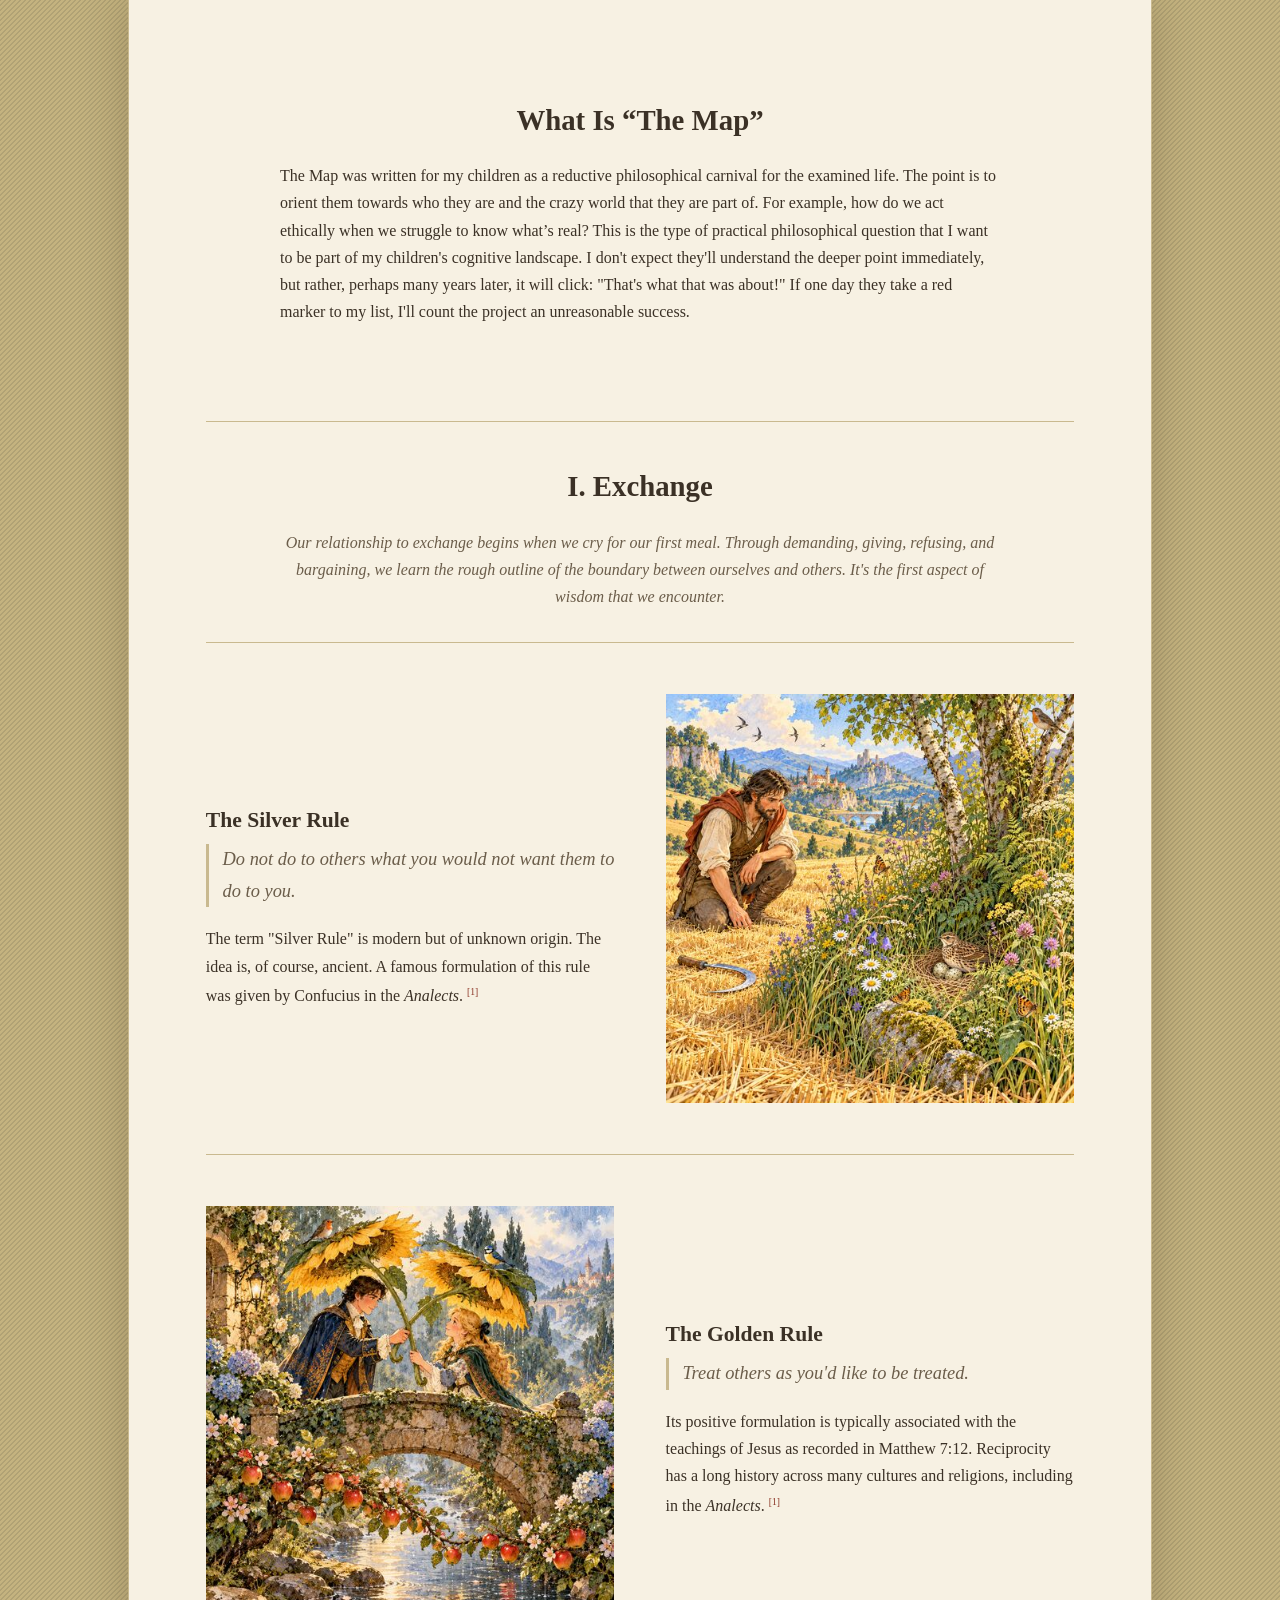
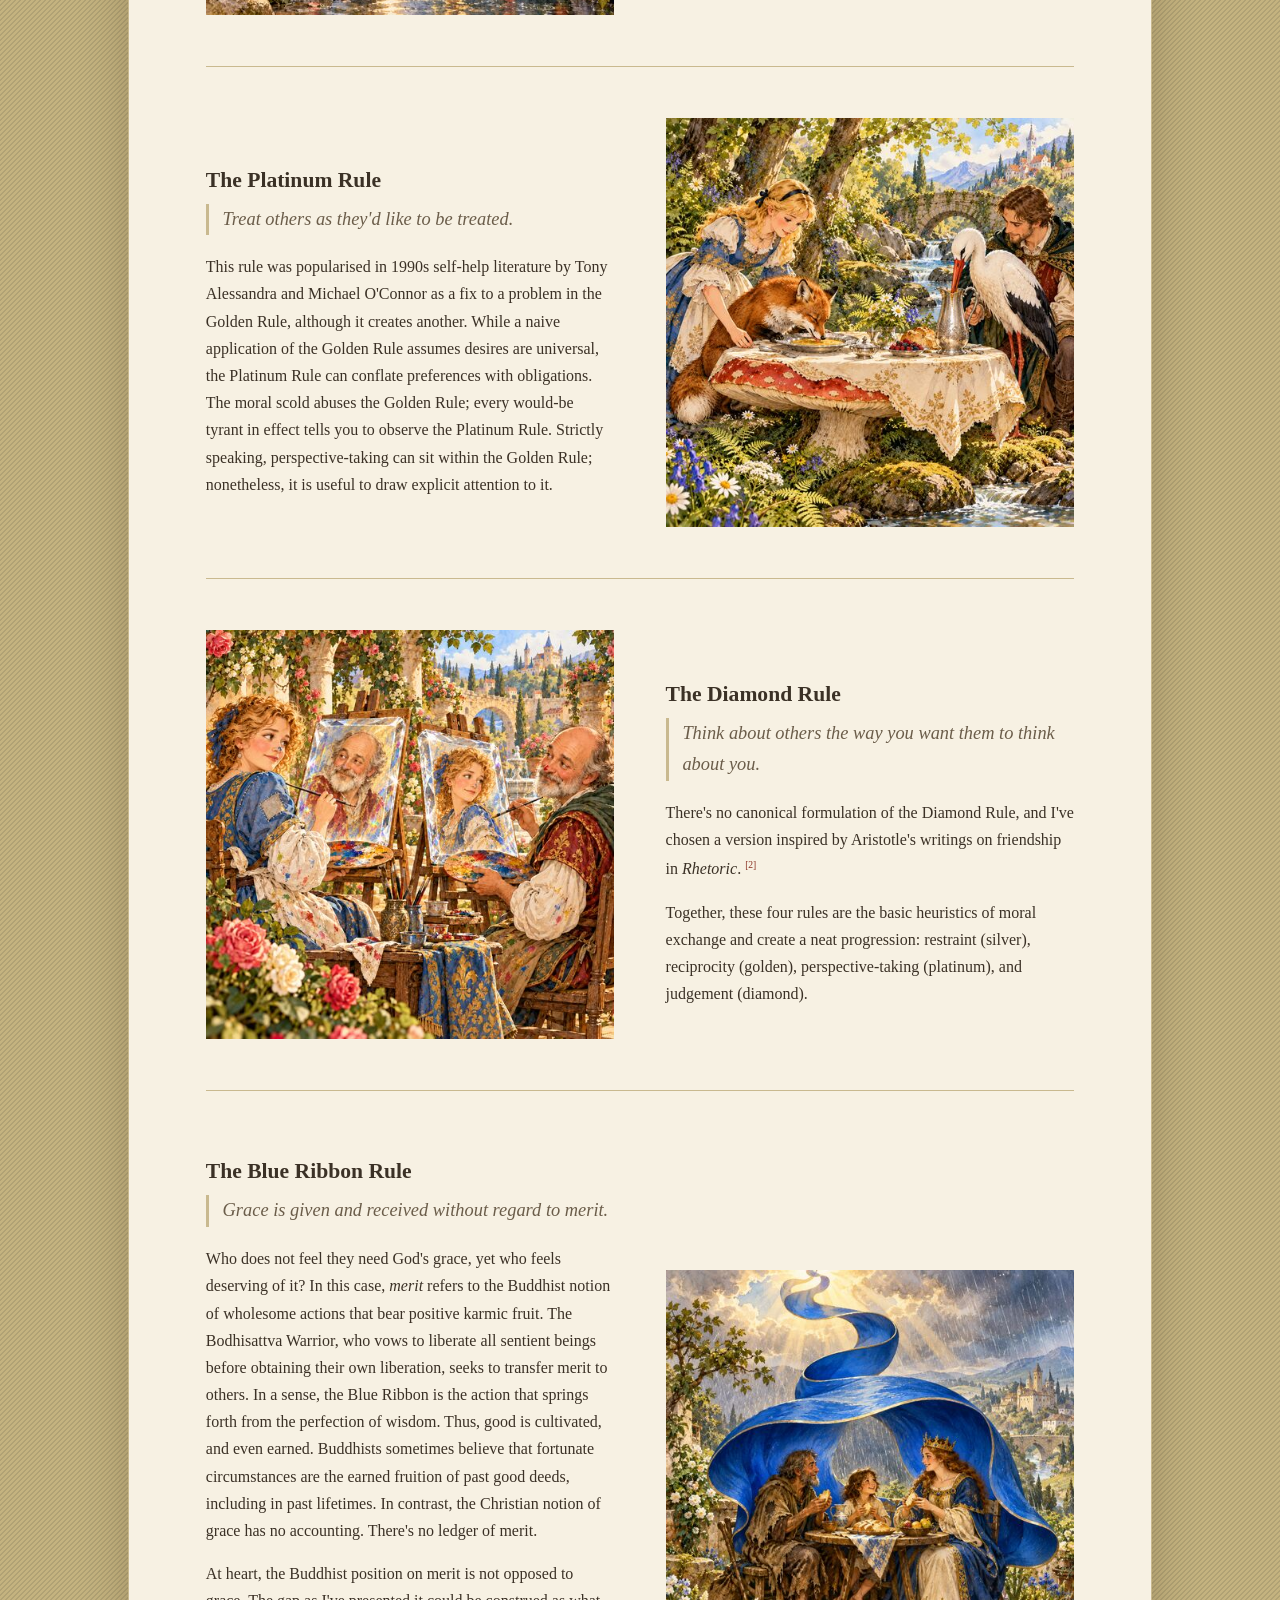
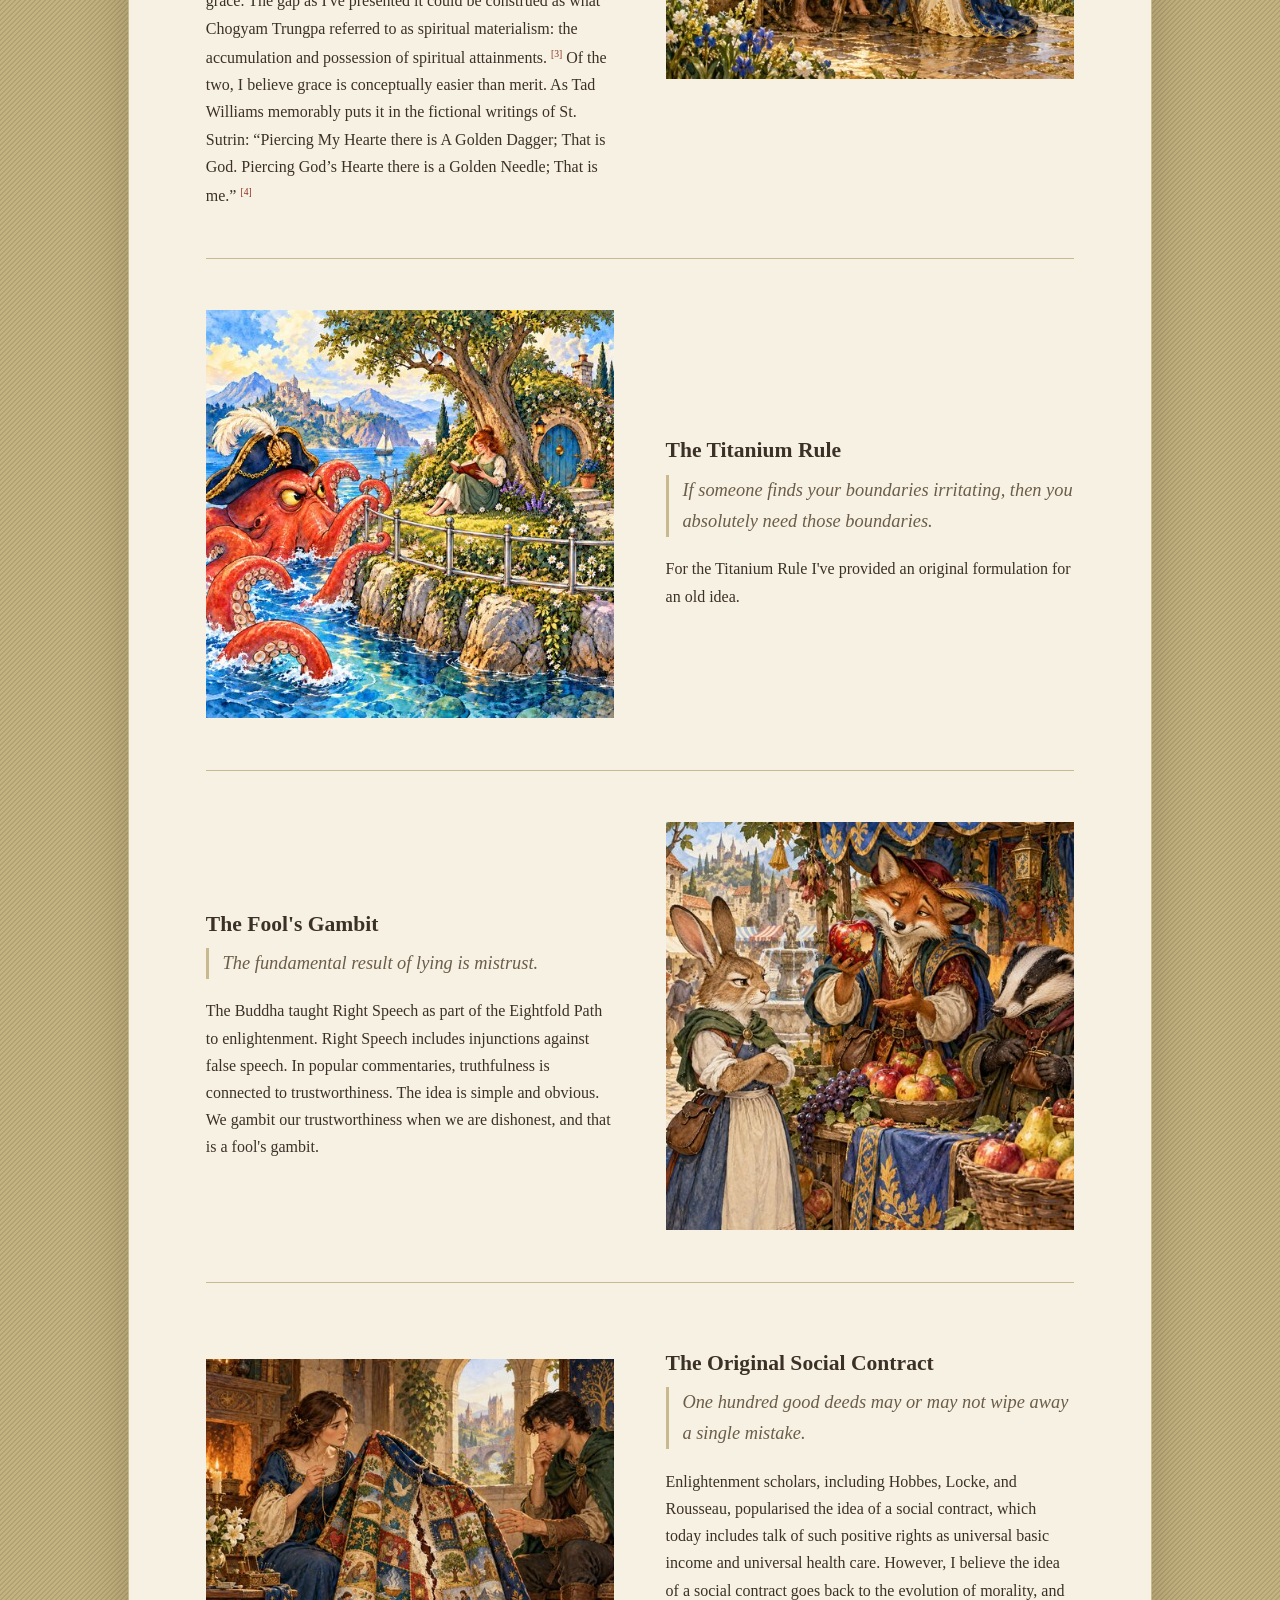
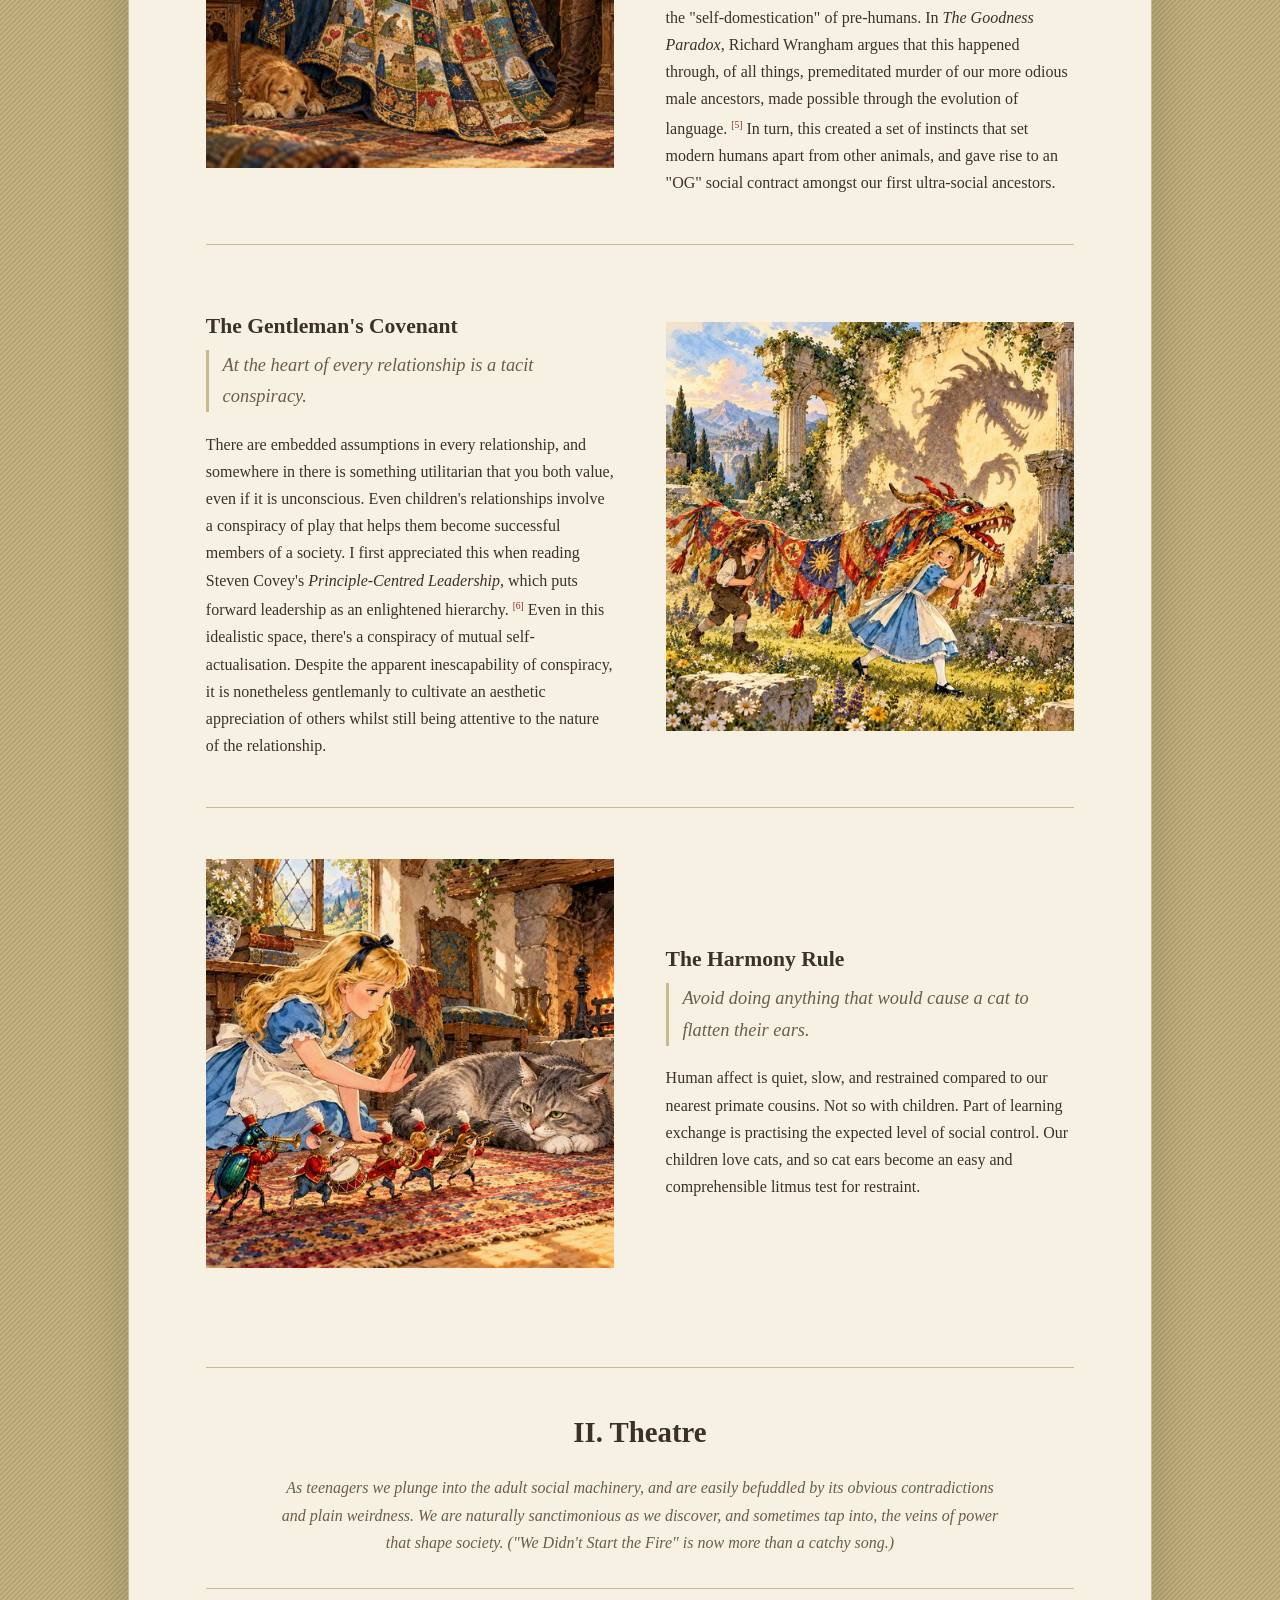
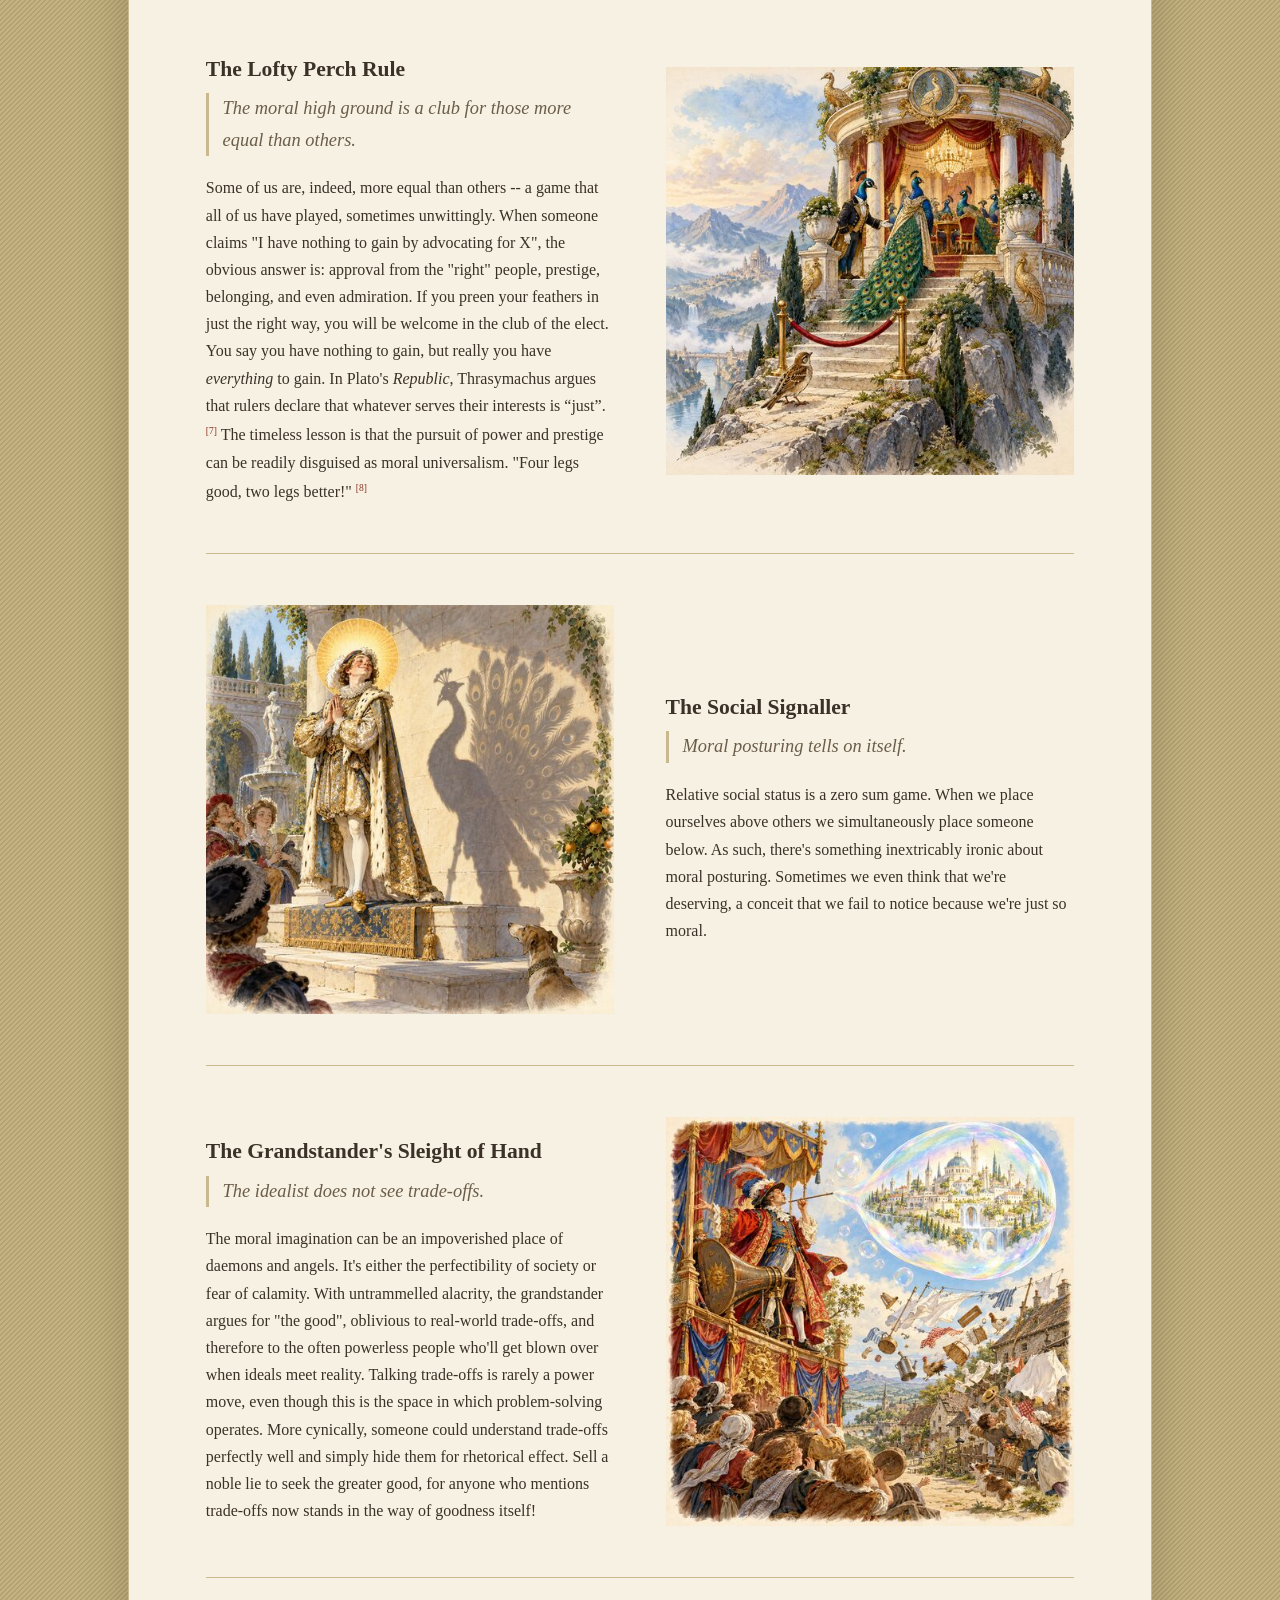
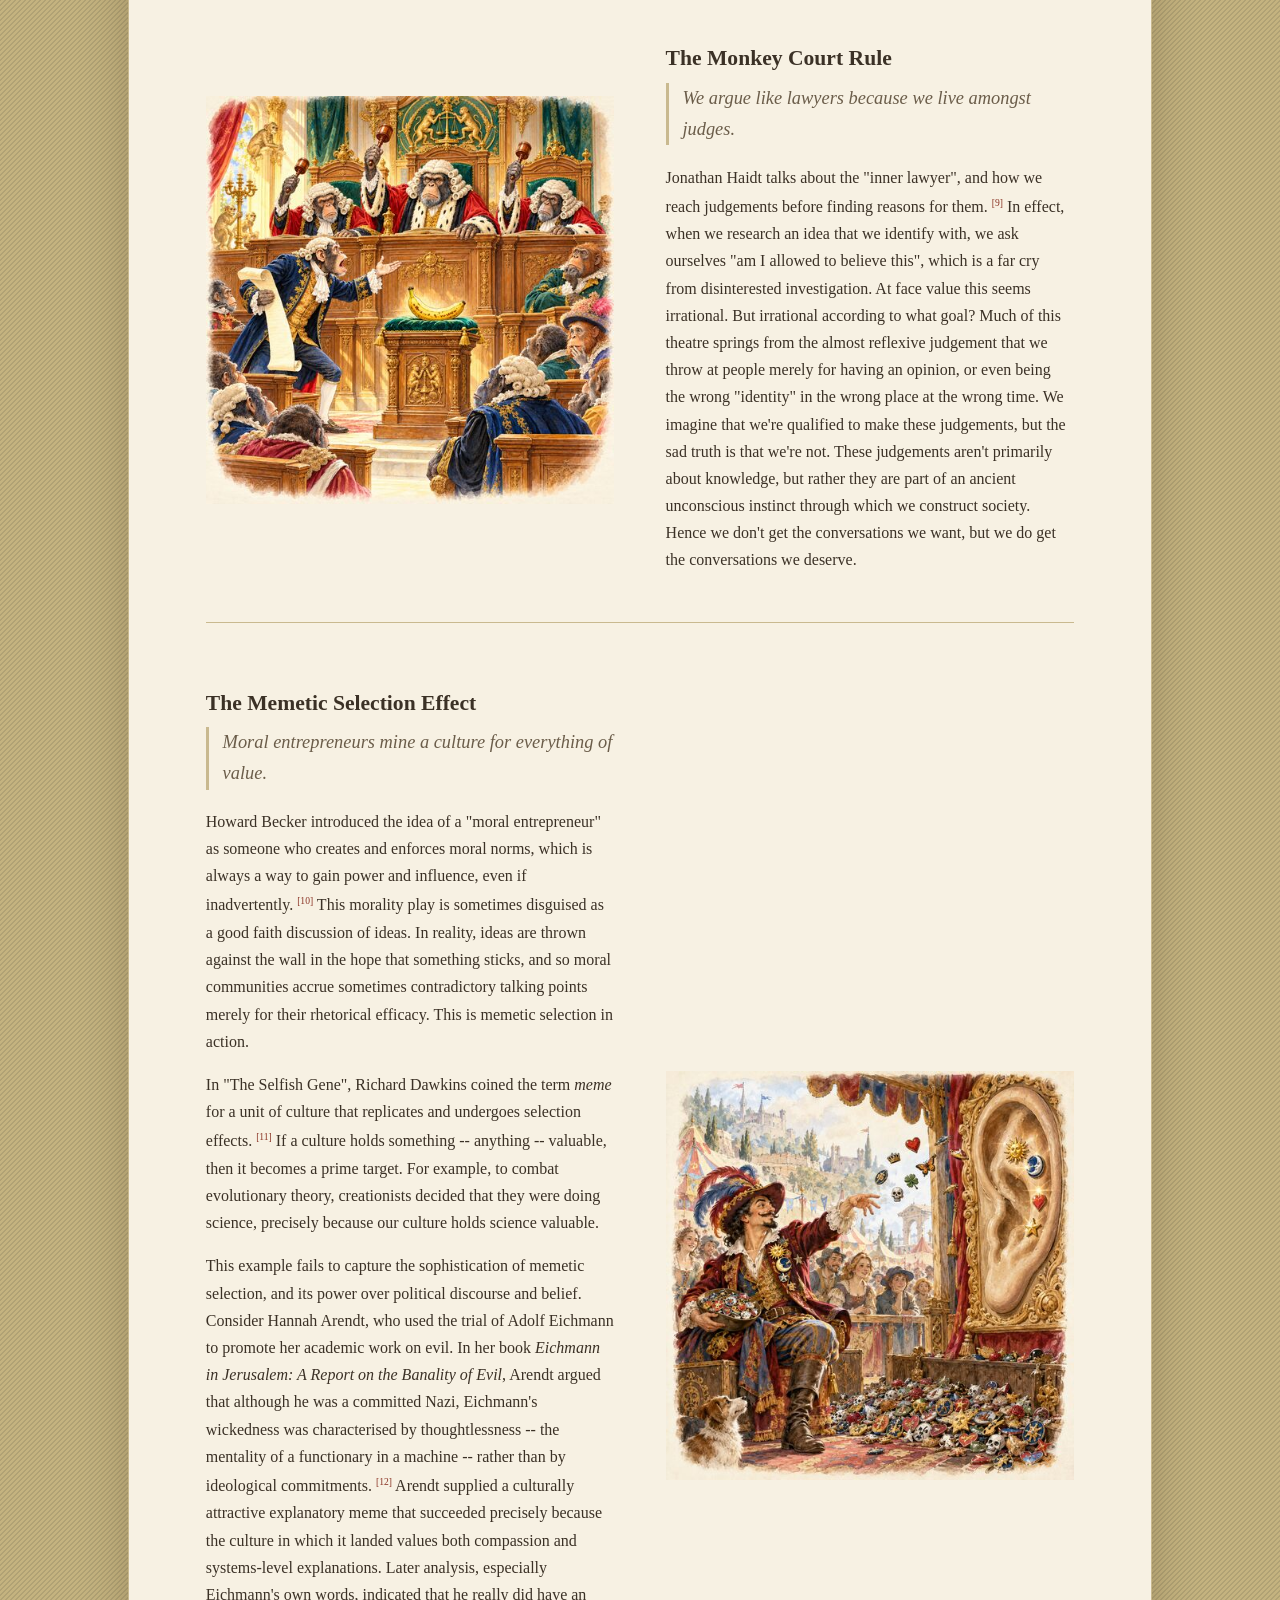
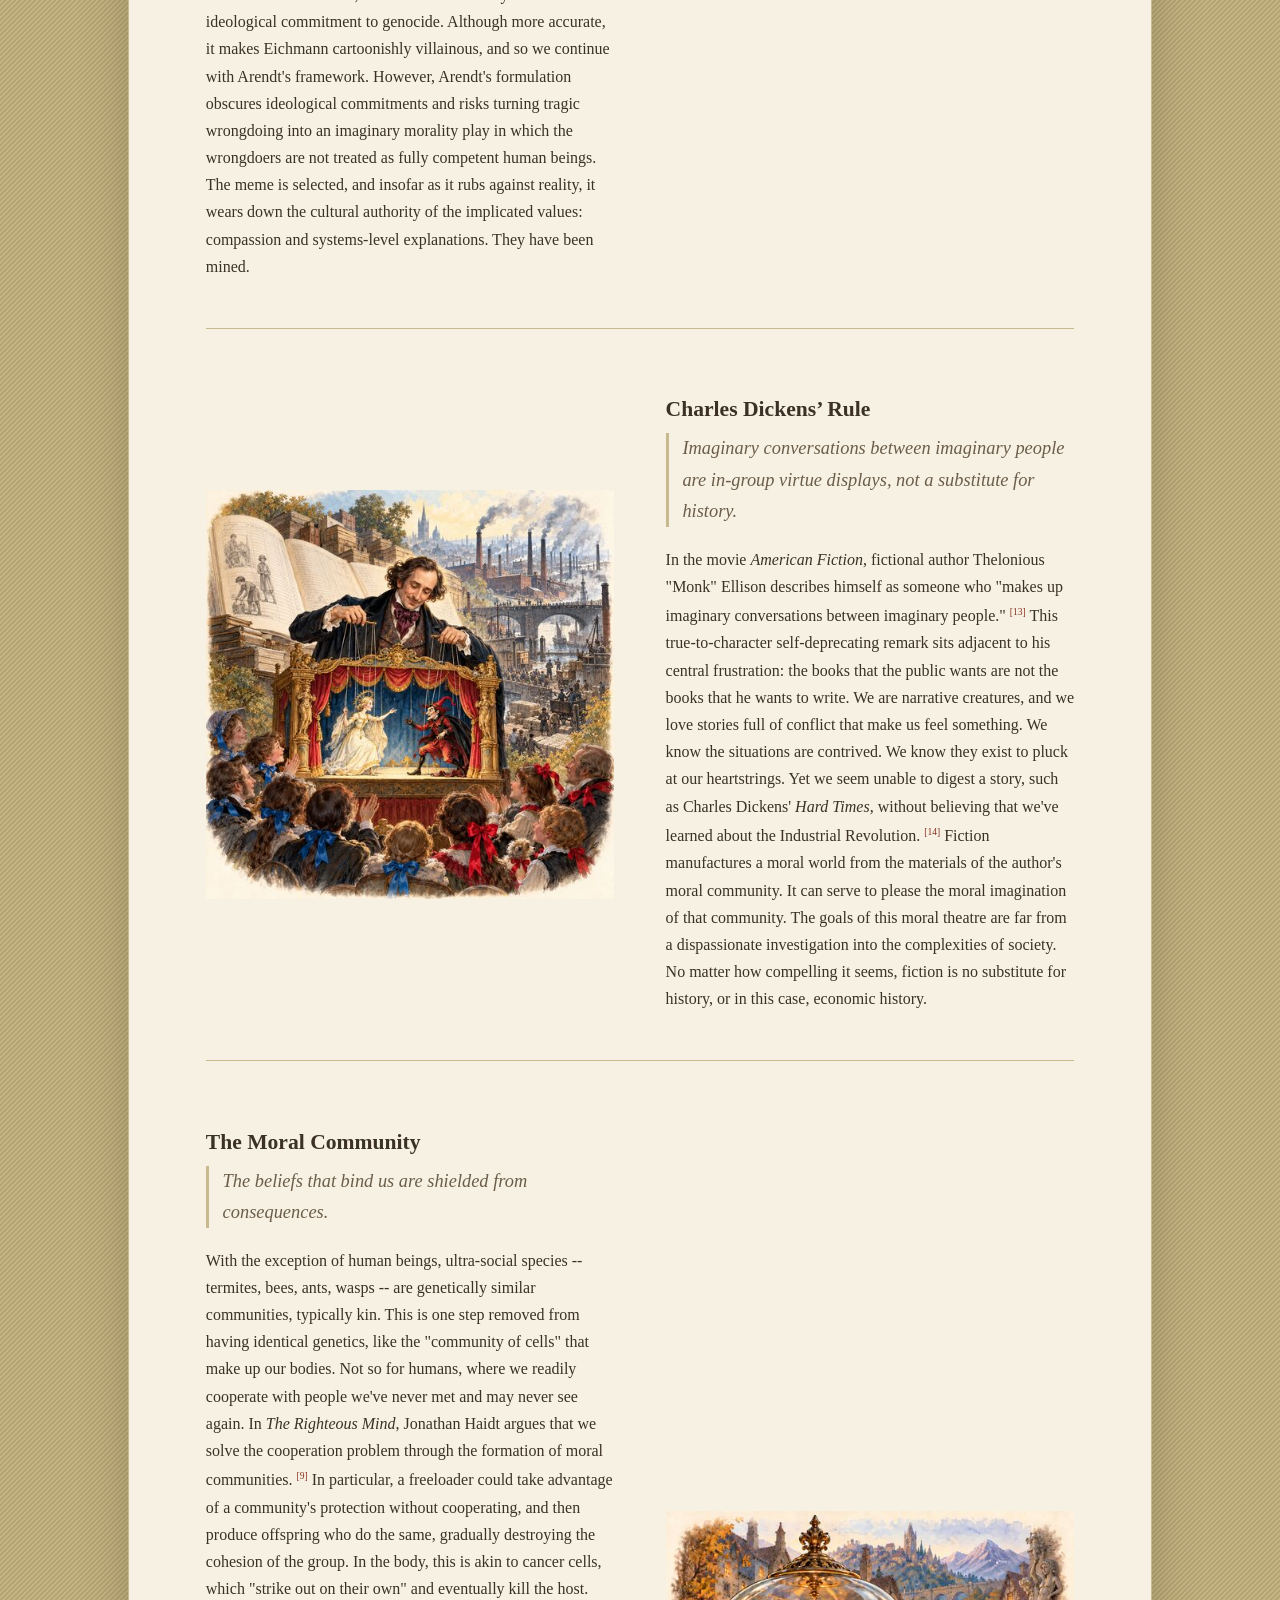
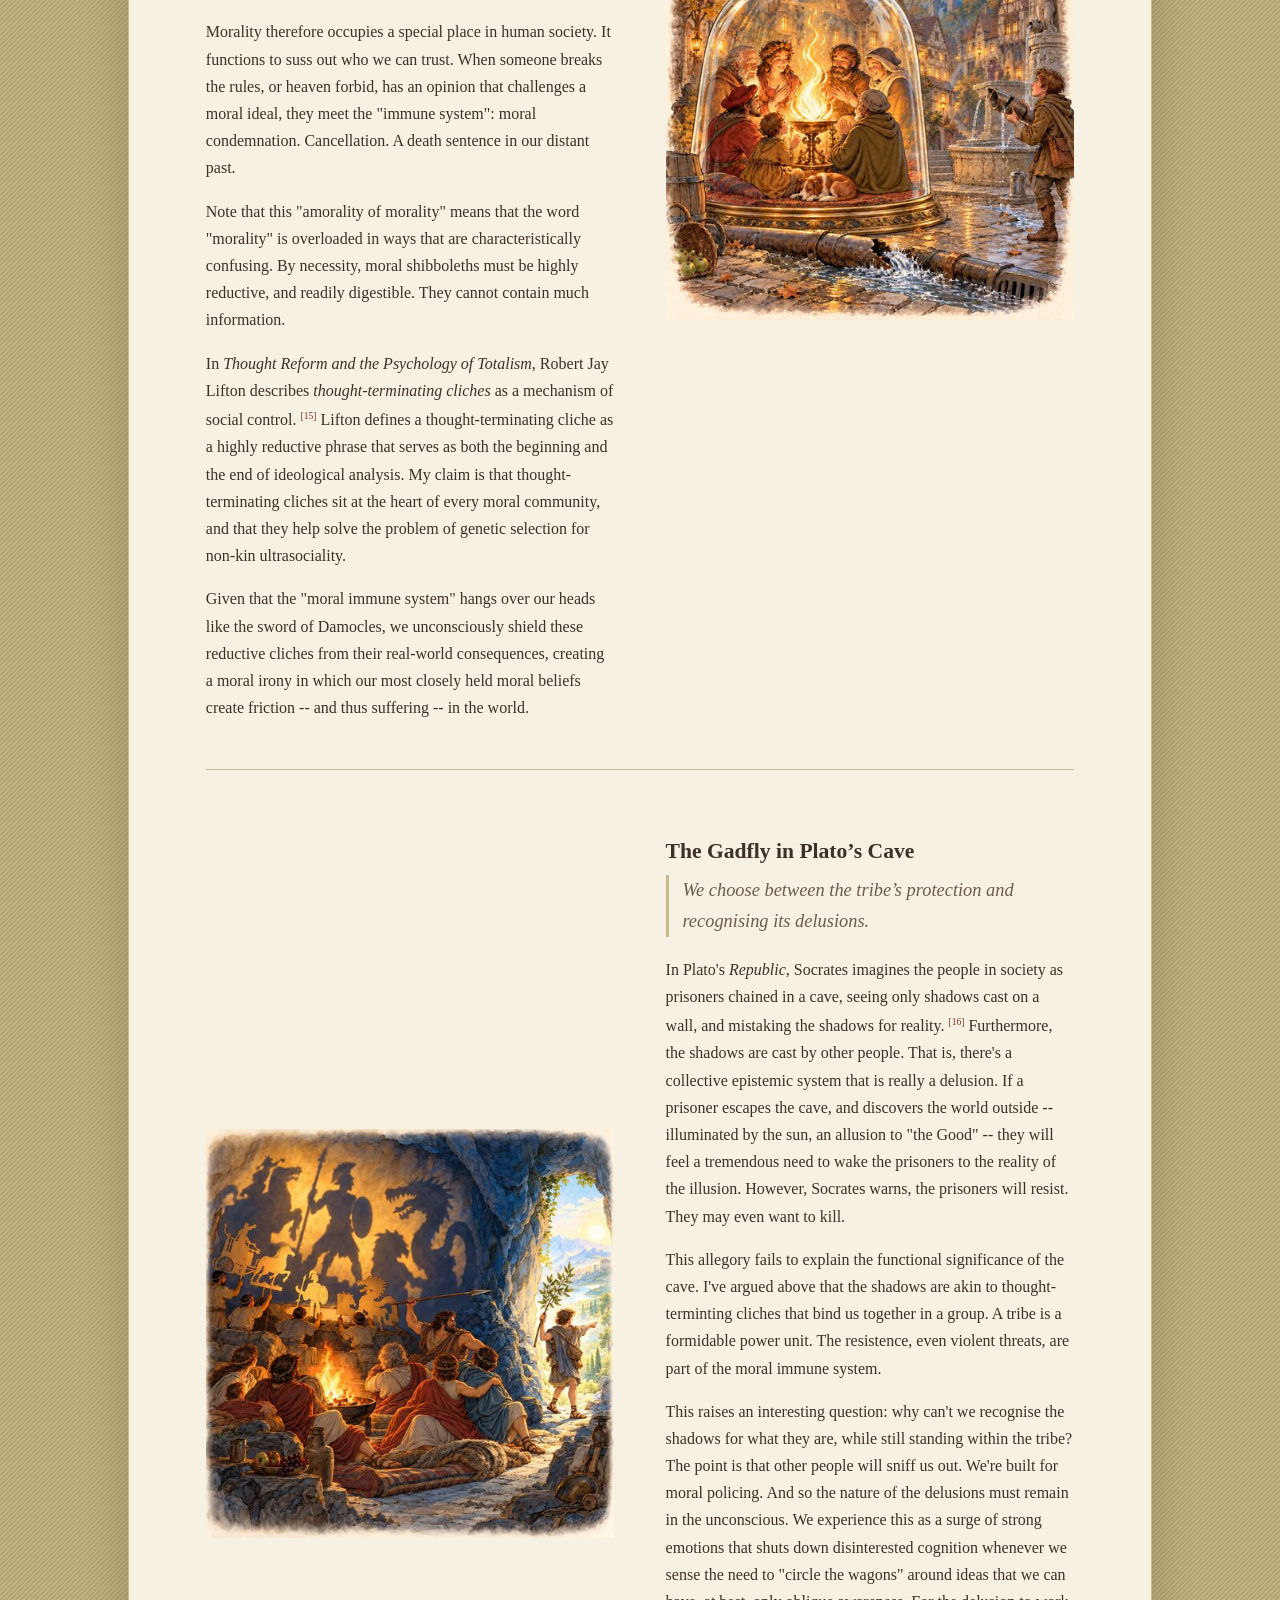
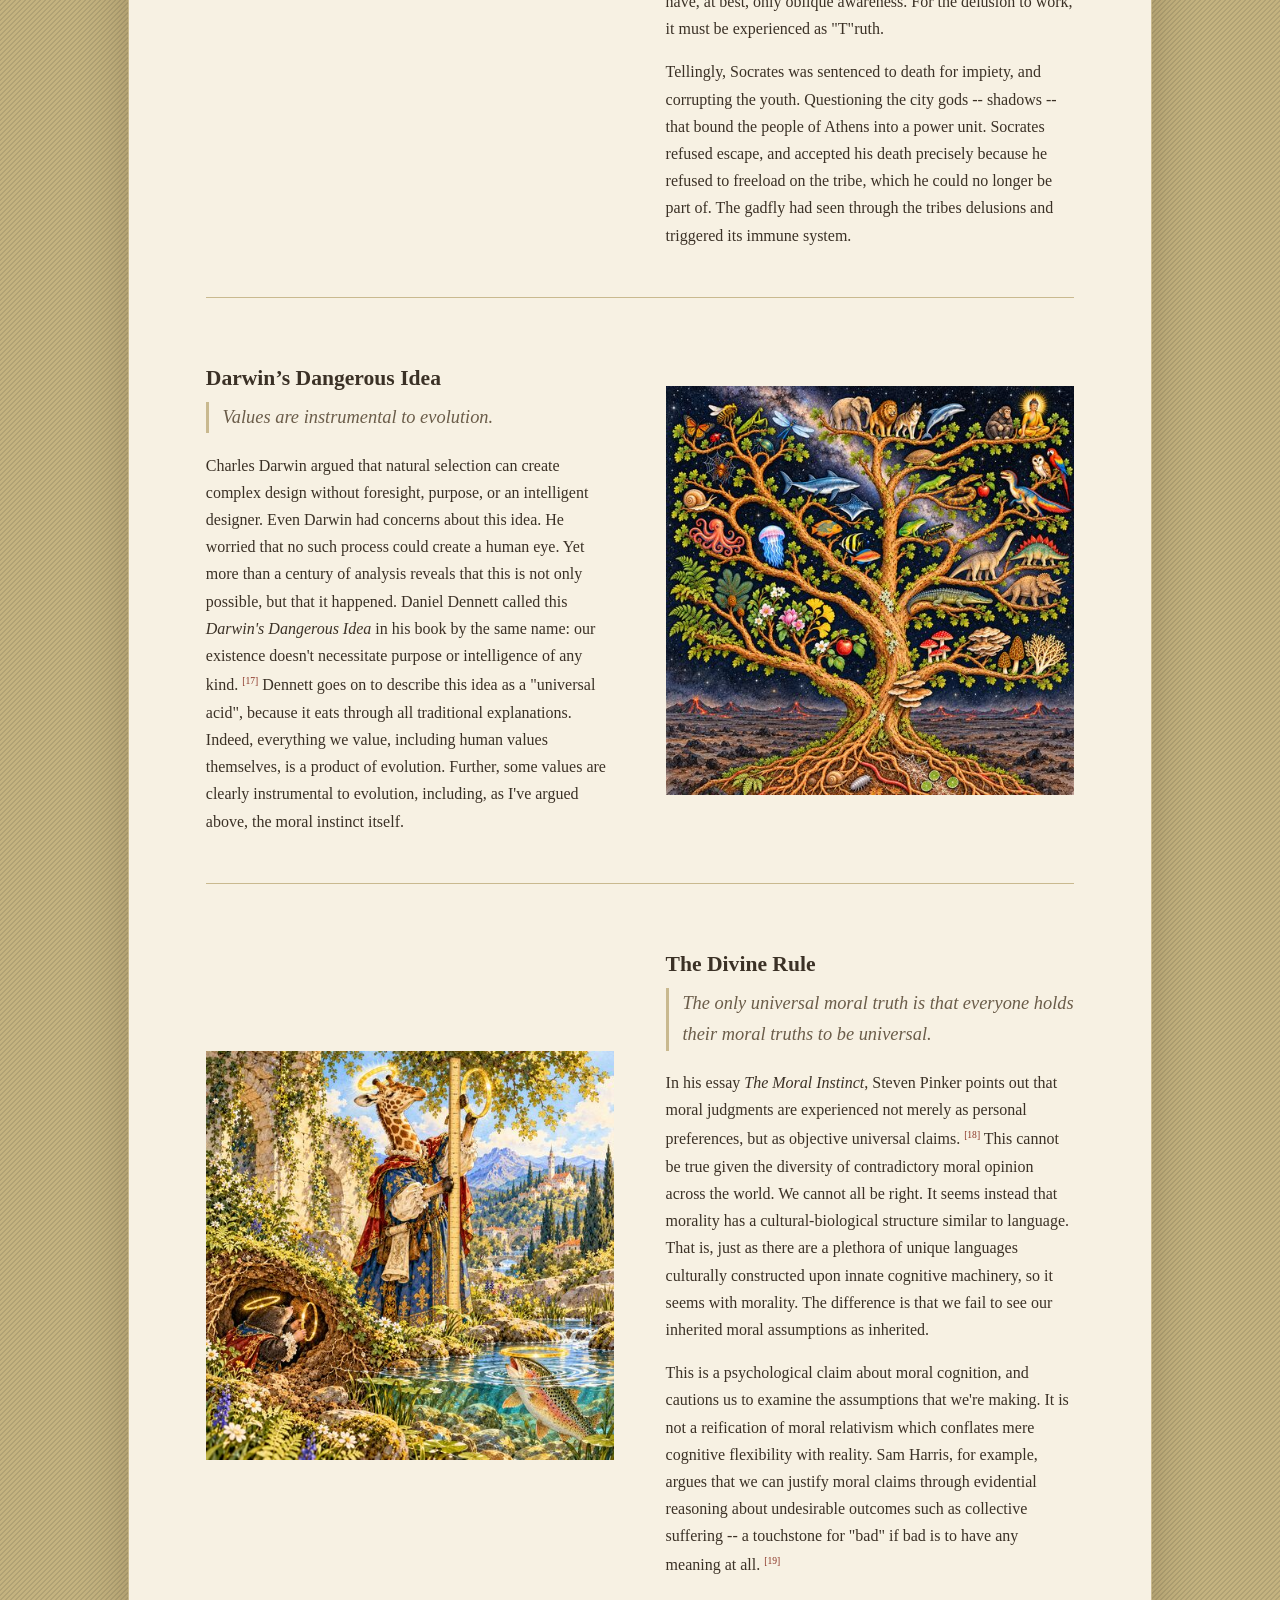
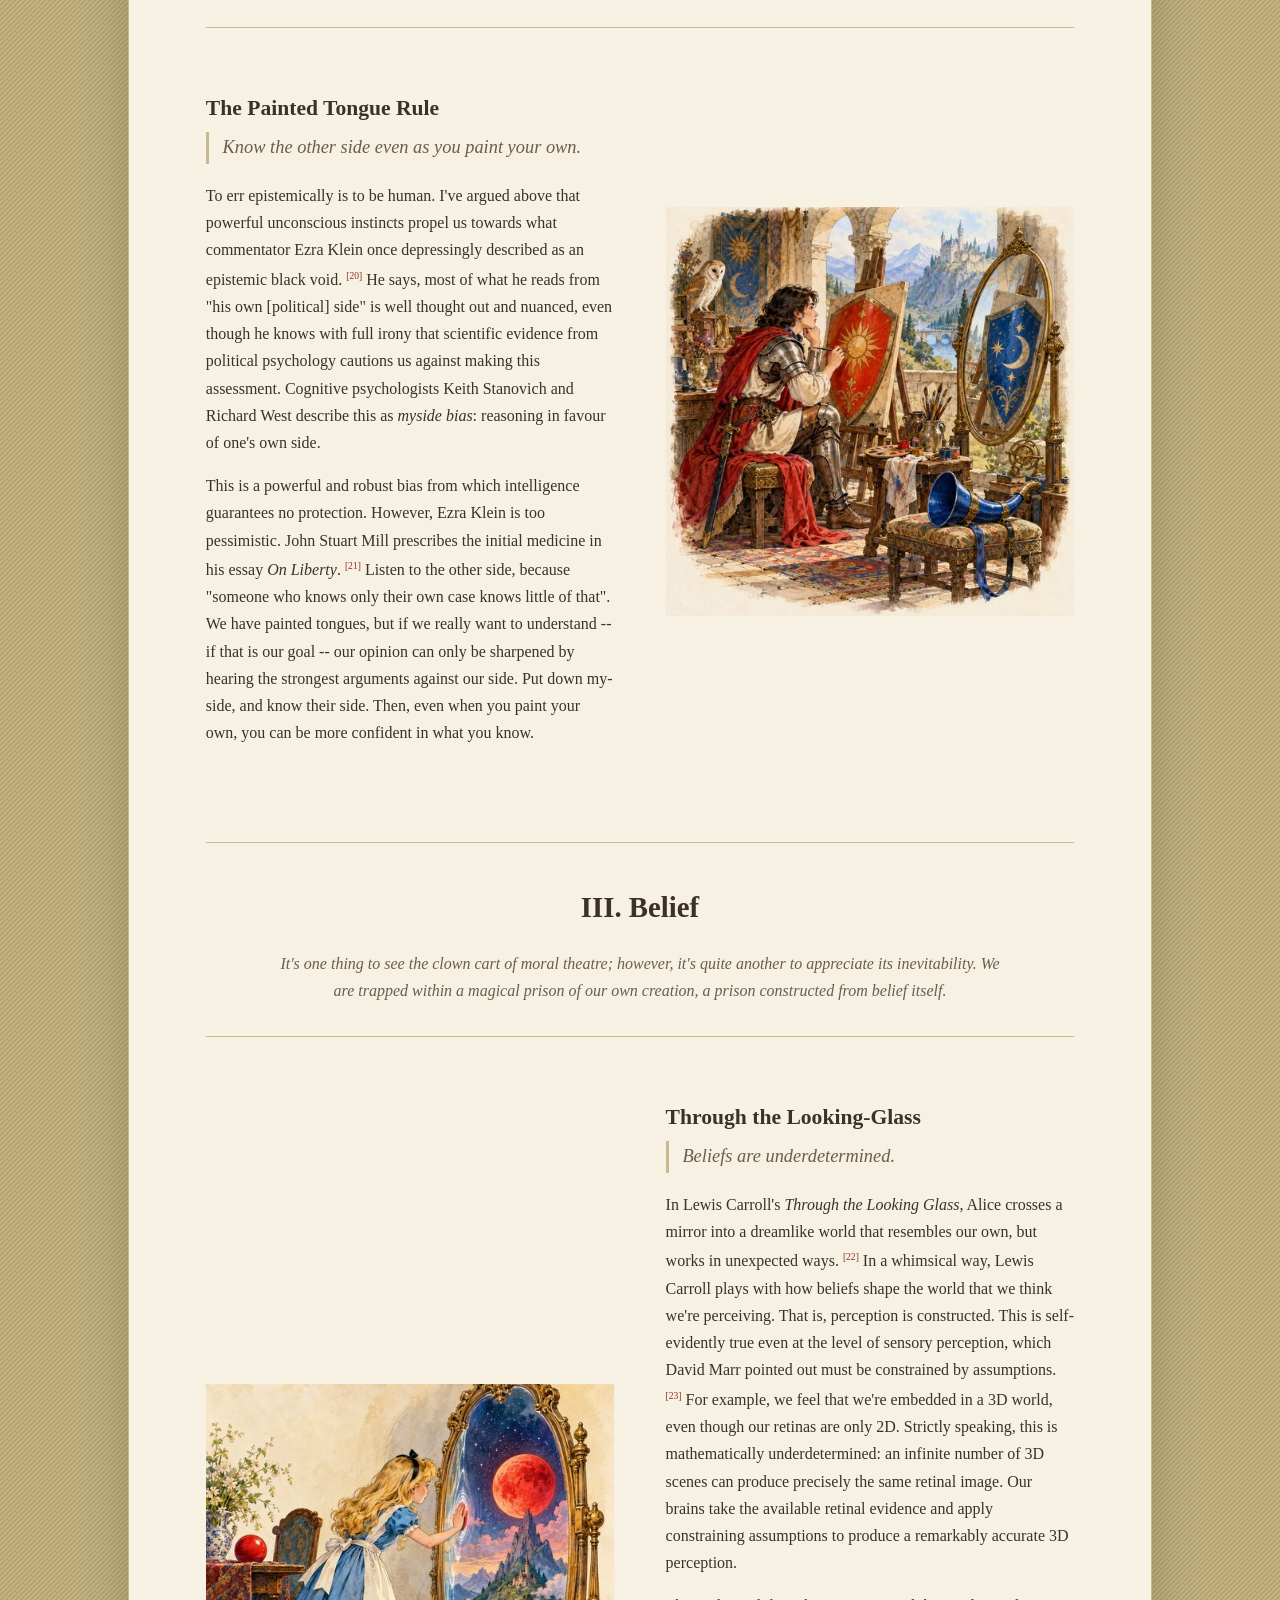
==== commit d7cb2506: "tweaks to the map" ====
--- a/docs/the-map/index.html
+++ b/docs/the-map/index.html
@@ -54,12 +54,12 @@
   <div class="cell cell-image"><img src="images/Section-1/03-Titanium.jpg" alt="The Titanium Rule"></div>
   <div class="cell cell-text"><h4 class="rule-title">The Titanium Rule</h4>
 <p class="rule-line">If someone finds your boundaries irritating, then you absolutely need those boundaries.</p>
-<div class="rule-body"><p>There&#x27;s no canonical formulation of the Titanium Rule. I&#x27;ve provided an original formulation of an old idea.</p></div></div>
+<div class="rule-body"><p>For the Titanium Rule I&#x27;ve provided an original formulation for an old idea.</p></div></div>
 </section>
 <section class="row">
   <div class="cell cell-text"><h4 class="rule-title">The Fool&#x27;s Gambit</h4>
 <p class="rule-line">The fundamental result of lying is mistrust.</p>
-<div class="rule-body"><p>The Buddha taught Right Speech as part of the Eightfold Path to enlightenment, Right Speech includes injunctions against false speech. Commentary connects truthfulness to trustworthiness. The idea is simple and obvious. I first heard the precise formulation &quot;The fundamental result of lying is mistrust&quot; from the Buddhist teacher Moh Hardin. I conceptualised the act of lying as a fool&#x27;s gambit in which our attempt to protect the imaginary self becomes self-defeating.</p></div></div>
+<div class="rule-body"><p>The Buddha taught Right Speech as part of the Eightfold Path to enlightenment. Right Speech includes injunctions against false speech. In popular commentaries, truthfulness is connected to trustworthiness. The idea is simple and obvious. We gambit our trustworthiness when we are dishonest, and that is a fool&#x27;s gambit.</p></div></div>
   <div class="cell cell-image"><img src="images/Section-1/04-Fools-Gambit.jpg" alt="The Fool&#x27;s Gambit"></div>
 </section>
 <section class="row">
@@ -88,7 +88,7 @@
 <section class="row">
   <div class="cell cell-text"><h4 class="rule-title">The Lofty Perch Rule</h4>
 <p class="rule-line">The moral high ground is a club for those more equal than others.</p>
-<div class="rule-body"><p>Some of us are, indeed, more equal than others -- a game that all of us have played, sometimes unwittingly. When someone claims &quot;I have nothing to gain by advocating for X&quot;, the obvious answer is: approval from the &quot;right&quot; people, prestige, belonging, and even admiration. Preen your feathers in just the right way and gain access to the club of the elect. You say you have nothing to gain, but really you have <em>everything</em> to gain. In Plato&#x27;s <em>Republic</em>, Thrasymachus argues that rulers declare that whatever serves their interests is “just”. <sup class="cite"><a href="#ref-7" id="cite-ref-7-1">[7]</a></sup> The timeless lesson is that the pursuit of power and prestige can be readily disguised as moral universalism. &quot;Four legs good, two legs better!&quot;</p></div></div>
+<div class="rule-body"><p>Some of us are, indeed, more equal than others -- a game that all of us have played, sometimes unwittingly. When someone claims &quot;I have nothing to gain by advocating for X&quot;, the obvious answer is: approval from the &quot;right&quot; people, prestige, belonging, and even admiration. If you preen your feathers in just the right way, you will be welcome in the club of the elect. You say you have nothing to gain, but really you have <em>everything</em> to gain. In Plato&#x27;s <em>Republic</em>, Thrasymachus argues that rulers declare that whatever serves their interests is “just”. <sup class="cite"><a href="#ref-7" id="cite-ref-7-1">[7]</a></sup> The timeless lesson is that the pursuit of power and prestige can be readily disguised as moral universalism. &quot;Four legs good, two legs better!&quot; <sup class="cite"><a href="#ref-8" id="cite-ref-8-1">[8]</a></sup></p></div></div>
   <div class="cell cell-image"><img src="images/Section-2/01-lofty-perch.jpg" alt="The Lofty Perch Rule"></div>
 </section>
 <section class="row">
@@ -107,29 +107,29 @@
   <div class="cell cell-image"><img src="images/Section-2/04-monkey-court.jpg" alt="The Monkey Court Rule"></div>
   <div class="cell cell-text"><h4 class="rule-title">The Monkey Court Rule</h4>
 <p class="rule-line">We argue like lawyers because we live amongst judges.</p>
-<div class="rule-body"><p>Jonathan Haidt talks about the &quot;inner lawyer&quot;, and how we reach judgements before finding reasons for them. <sup class="cite"><a href="#ref-8" id="cite-ref-8-1">[8]</a></sup> In effect, when we research an idea that we identify with, we ask ourselves &quot;am I allowed to believe this&quot;, which is a far cry from disinterested investigation. At face value this seems irrational. But irrational according to what goal? Much of this theatre springs from the almost reflexive judgement that we throw at people merely for having an opinion, or even being the wrong &quot;identity&quot; in the wrong place at the wrong time. We imagine that we&#x27;re qualified to make these judgements, but the sad truth is that we&#x27;re not. These judgements aren&#x27;t primarily about knowledge, but rather they are part of an ancient unconscious instinct through which we construct society. Hence we don&#x27;t get the conversations we want, but we do get the conversations we deserve.</p></div></div>
+<div class="rule-body"><p>Jonathan Haidt talks about the &quot;inner lawyer&quot;, and how we reach judgements before finding reasons for them. <sup class="cite"><a href="#ref-9" id="cite-ref-9-1">[9]</a></sup> In effect, when we research an idea that we identify with, we ask ourselves &quot;am I allowed to believe this&quot;, which is a far cry from disinterested investigation. At face value this seems irrational. But irrational according to what goal? Much of this theatre springs from the almost reflexive judgement that we throw at people merely for having an opinion, or even being the wrong &quot;identity&quot; in the wrong place at the wrong time. We imagine that we&#x27;re qualified to make these judgements, but the sad truth is that we&#x27;re not. These judgements aren&#x27;t primarily about knowledge, but rather they are part of an ancient unconscious instinct through which we construct society. Hence we don&#x27;t get the conversations we want, but we do get the conversations we deserve.</p></div></div>
 </section>
 <section class="row">
   <div class="cell cell-text"><h4 class="rule-title">The Memetic Selection Effect</h4>
 <p class="rule-line">Moral entrepreneurs mine a culture for everything of value.</p>
-<div class="rule-body"><p>Howard Becker introduced the idea of a &quot;moral entrepreneur&quot; as someone who creates and enforces moral norms, which is always a way to gain power and influence, even if inadvertently. <sup class="cite"><a href="#ref-9" id="cite-ref-9-1">[9]</a></sup> This morality play is sometimes disguised as a good faith discussion of ideas. In reality, ideas are thrown against the wall in the hope that something sticks, and so moral communities accrue sometimes contradictory talking points merely for their rhetorical efficacy. This is memetic selection in action.</p>
-<p>In &quot;The Selfish Gene&quot;, Richard Dawkins coined the term <em>meme</em> for a unit of culture that replicates and undergoes selection effects. <sup class="cite"><a href="#ref-10" id="cite-ref-10-1">[10]</a></sup> If a culture holds something -- anything -- valuable, then it becomes a prime target. For example, to combat evolutionary theory, creationists decided that they were doing science, precisely because our culture holds science valuable.</p>
-<p>This example fails to capture the sophistication of memetic selection, and its power over political discourse and belief. Consider Hannah Arendt, who used the trial of Adolf Eichmann to promote her academic work on evil. In her book <em>Eichmann in Jerusalem: A Report on the Banality of Evil</em>, Arendt argued that although he was a committed Nazi, Eichmann&#x27;s wickedness was characterised by thoughtlessness -- the mentality of a functionary in a machine -- rather than by ideological commitments. <sup class="cite"><a href="#ref-11" id="cite-ref-11-1">[11]</a></sup> Arendt supplied a culturally attractive explanatory meme that succeeded precisely because the culture in which it landed values both compassion and systems-level explanations. Later analysis, especially Eichmann&#x27;s own words, indicated that he really did have an ideological commitment to genocide. Although more accurate, it makes Eichmann cartoonishly villainous, and so we continue with Arendt&#x27;s framework. However, Arendt&#x27;s formulation obscures ideological commitments and risks turning tragic wrongdoing into an imaginary morality play in which the wrongdoers are not treated as fully competent human beings. The meme is selected, and insofar as it rubs against reality, it wears down the cultural authority of the implicated values: compassion and systems-level explanations. They have been mined.</p></div></div>
+<div class="rule-body"><p>Howard Becker introduced the idea of a &quot;moral entrepreneur&quot; as someone who creates and enforces moral norms, which is always a way to gain power and influence, even if inadvertently. <sup class="cite"><a href="#ref-10" id="cite-ref-10-1">[10]</a></sup> This morality play is sometimes disguised as a good faith discussion of ideas. In reality, ideas are thrown against the wall in the hope that something sticks, and so moral communities accrue sometimes contradictory talking points merely for their rhetorical efficacy. This is memetic selection in action.</p>
+<p>In &quot;The Selfish Gene&quot;, Richard Dawkins coined the term <em>meme</em> for a unit of culture that replicates and undergoes selection effects. <sup class="cite"><a href="#ref-11" id="cite-ref-11-1">[11]</a></sup> If a culture holds something -- anything -- valuable, then it becomes a prime target. For example, to combat evolutionary theory, creationists decided that they were doing science, precisely because our culture holds science valuable.</p>
+<p>This example fails to capture the sophistication of memetic selection, and its power over political discourse and belief. Consider Hannah Arendt, who used the trial of Adolf Eichmann to promote her academic work on evil. In her book <em>Eichmann in Jerusalem: A Report on the Banality of Evil</em>, Arendt argued that although he was a committed Nazi, Eichmann&#x27;s wickedness was characterised by thoughtlessness -- the mentality of a functionary in a machine -- rather than by ideological commitments. <sup class="cite"><a href="#ref-12" id="cite-ref-12-1">[12]</a></sup> Arendt supplied a culturally attractive explanatory meme that succeeded precisely because the culture in which it landed values both compassion and systems-level explanations. Later analysis, especially Eichmann&#x27;s own words, indicated that he really did have an ideological commitment to genocide. Although more accurate, it makes Eichmann cartoonishly villainous, and so we continue with Arendt&#x27;s framework. However, Arendt&#x27;s formulation obscures ideological commitments and risks turning tragic wrongdoing into an imaginary morality play in which the wrongdoers are not treated as fully competent human beings. The meme is selected, and insofar as it rubs against reality, it wears down the cultural authority of the implicated values: compassion and systems-level explanations. They have been mined.</p></div></div>
   <div class="cell cell-image"><img src="images/Section-2/05-memetic-selection-effect.jpg" alt="The Memetic Selection Effect"></div>
 </section>
 <section class="row">
   <div class="cell cell-image"><img src="images/Section-2/06-charles-dickens.jpg" alt="Charles Dickens’ Rule"></div>
   <div class="cell cell-text"><h4 class="rule-title">Charles Dickens’ Rule</h4>
 <p class="rule-line">Imaginary conversations between imaginary people are in-group virtue displays, not a substitute for history.</p>
-<div class="rule-body"><p>In the movie <em>American Fiction</em>, fictional author Thelonious &quot;Monk&quot; Ellison describes himself as someone who &quot;makes up imaginary conversations between imaginary people.&quot; <sup class="cite"><a href="#ref-12" id="cite-ref-12-1">[12]</a></sup> This true-to-character self-deprecating remark sits adjacent to his central frustration: the books the public wants are not the books he wants to write. We are narrative creatures, and we love stories full of conflict that make us feel something. We know the situations are contrived. We know they exist to pluck at our heartstrings. Yet we seem unable to digest a story, such as Charles Dickens&#x27; <em>Hard Times</em>, without believing that we&#x27;ve learned about the Industrial Revolution. <sup class="cite"><a href="#ref-13" id="cite-ref-13-1">[13]</a></sup> Fiction manufactures a moral world from the materials of the author&#x27;s moral community, and is readily accepted when it is congenial to the moral imagination of that community. The goals of this moral theatre are far from a dispassionate investigation into the complexities of society. No matter how compelling it seems, fiction is no substitute for history, or in this case, economic history.</p></div></div>
+<div class="rule-body"><p>In the movie <em>American Fiction</em>, fictional author Thelonious &quot;Monk&quot; Ellison describes himself as someone who &quot;makes up imaginary conversations between imaginary people.&quot; <sup class="cite"><a href="#ref-13" id="cite-ref-13-1">[13]</a></sup> This true-to-character self-deprecating remark sits adjacent to his central frustration: the books that the public wants are not the books that he wants to write. We are narrative creatures, and we love stories full of conflict that make us feel something. We know the situations are contrived. We know they exist to pluck at our heartstrings. Yet we seem unable to digest a story, such as Charles Dickens&#x27; <em>Hard Times</em>, without believing that we&#x27;ve learned about the Industrial Revolution. <sup class="cite"><a href="#ref-14" id="cite-ref-14-1">[14]</a></sup> Fiction manufactures a moral world from the materials of the author&#x27;s moral community. It can serve to please the moral imagination of that community. The goals of this moral theatre are far from a dispassionate investigation into the complexities of society. No matter how compelling it seems, fiction is no substitute for history, or in this case, economic history.</p></div></div>
 </section>
 <section class="row">
   <div class="cell cell-text"><h4 class="rule-title">The Moral Community</h4>
 <p class="rule-line">The beliefs that bind us are shielded from consequences.</p>
-<div class="rule-body"><p>With the exception of human beings, ultra-social species -- termites, bees, ants, wasps -- are genetically similar communities, typically kin. This is one step removed from having identical genetics, like the &quot;community of cells&quot; that makes up our bodies. Not so for humans, where we readily cooperate with people we&#x27;ve never met and may never see again. In <em>The Righteous Mind</em>, Jonathan Haidt argues that we solve the cooperation problem through the formation of moral communities. <sup class="cite"><a href="#ref-8" id="cite-ref-8-2">[8]</a></sup> In particular, a freeloader could take advantage of a community&#x27;s protection without cooperating, and then produce offspring who do the same, gradually destroying the cohesion of the group. In the body, this is akin to cancer cells, which &quot;strike out on their own&quot; and eventually kill the host.</p>
+<div class="rule-body"><p>With the exception of human beings, ultra-social species -- termites, bees, ants, wasps -- are genetically similar communities, typically kin. This is one step removed from having identical genetics, like the &quot;community of cells&quot; that make up our bodies. Not so for humans, where we readily cooperate with people we&#x27;ve never met and may never see again. In <em>The Righteous Mind</em>, Jonathan Haidt argues that we solve the cooperation problem through the formation of moral communities. <sup class="cite"><a href="#ref-9" id="cite-ref-9-2">[9]</a></sup> In particular, a freeloader could take advantage of a community&#x27;s protection without cooperating, and then produce offspring who do the same, gradually destroying the cohesion of the group. In the body, this is akin to cancer cells, which &quot;strike out on their own&quot; and eventually kill the host.</p>
 <p>Morality therefore occupies a special place in human society. It functions to suss out who we can trust. When someone breaks the rules, or heaven forbid, has an opinion that challenges a moral ideal, they meet the &quot;immune system&quot;: moral condemnation. Cancellation. A death sentence in our distant past.</p>
-<p>Note that this &quot;amorality of morality&quot; means that the word &quot;morality&quot; is overloaded in ways that are characteristically confusing. Moral shibboleths must necessarily be highly reductive, and readily digestible, producing a lowest-common-denominator low-information effect.</p>
-<p>In <em>Thought Reform and the Psychology of Totalism</em>, Robert Jay Lifton describes <em>thought-terminating cliches</em> as a mechanism of social control. <sup class="cite"><a href="#ref-14" id="cite-ref-14-1">[14]</a></sup> Lifton defines a thought-terminating cliche as a highly reductive phrase that serves as both the beginning and the end of ideological analysis. My claim is that thought-terminating cliches sit at the heart of every moral community, and that they help solve a problem of genetic selection for non-kin ultrasociality.</p>
+<p>Note that this &quot;amorality of morality&quot; means that the word &quot;morality&quot; is overloaded in ways that are characteristically confusing. By necessity, moral shibboleths must be highly reductive, and readily digestible. They cannot contain much information.</p>
+<p>In <em>Thought Reform and the Psychology of Totalism</em>, Robert Jay Lifton describes <em>thought-terminating cliches</em> as a mechanism of social control. <sup class="cite"><a href="#ref-15" id="cite-ref-15-1">[15]</a></sup> Lifton defines a thought-terminating cliche as a highly reductive phrase that serves as both the beginning and the end of ideological analysis. My claim is that thought-terminating cliches sit at the heart of every moral community, and that they help solve the problem of genetic selection for non-kin ultrasociality.</p>
 <p>Given that the &quot;moral immune system&quot; hangs over our heads like the sword of Damocles, we unconsciously shield these reductive cliches from their real-world consequences, creating a moral irony in which our most closely held moral beliefs create friction -- and thus suffering -- in the world.</p></div></div>
   <div class="cell cell-image"><img src="images/Section-2/07-moral-community.jpg" alt="The Moral Community"></div>
 </section>
@@ -137,29 +137,29 @@
   <div class="cell cell-image"><img src="images/Section-2/08-gadfly-in-platos-cave.jpg" alt="The Gadfly in Plato’s Cave"></div>
   <div class="cell cell-text"><h4 class="rule-title">The Gadfly in Plato’s Cave</h4>
 <p class="rule-line">We choose between the tribe’s protection and recognising its delusions.</p>
-<div class="rule-body"><p>In Plato&#x27;s <em>Republic</em>, Socrates imagines the people in society as prisoners chained in a cave, seeing only shadows cast on a wall, and mistaking the shadows for reality. <sup class="cite"><a href="#ref-15" id="cite-ref-15-1">[15]</a></sup> Furthermore, the shadows are cast by other people. That is, there&#x27;s a collective epistemic system that is really a delusion. If a prisoner escapes the cave, and discovers the world outside -- illuminated by the sun, an allusion to &quot;the Good&quot; -- they will feel a tremendous need to wake the prisoners to the reality of the illusion. However, Socrates warns, the prisoners will resist. They may even want to kill him.</p>
-<p>The allegory fails to explain the functional significance of the cave. I&#x27;ve argued above that the shadows are akin to thought-terminting cliches that bind us together in a group. A tribe is a formidable power unit. The resistence, even violent threats, are part of the moral immune system.</p>
-<p>This raises an interesting question: why can&#x27;t we recognise the shadows for what they are yet still be members of the tribe? The point is that other people will sniff us out. We&#x27;re built for moral policing. And so the nature of the delusions must remain in the unconscious. We experience this as a surge of strong emotions that shuts down disinterested cognition whenever we sense the need to &quot;circle the wagons&quot; around ideas that we can have, at best, only oblique awareness. For the delusion to work, it must be experienced as &quot;T&quot;ruth.</p>
-<p>Tellingly, Socrates was sentenced to death for impiety, and corrupting the youth. Questioning the city gods -- shadows -- that bound the people of Athens into a power unit. Socrates refused escape, and accepted his death precisely because he refused to freeload on the tribe, which he could no longer be part of. The gadfly had triggered its immune system: he saw through the tribe&#x27;s delusions.</p></div></div>
+<div class="rule-body"><p>In Plato&#x27;s <em>Republic</em>, Socrates imagines the people in society as prisoners chained in a cave, seeing only shadows cast on a wall, and mistaking the shadows for reality. <sup class="cite"><a href="#ref-16" id="cite-ref-16-1">[16]</a></sup> Furthermore, the shadows are cast by other people. That is, there&#x27;s a collective epistemic system that is really a delusion. If a prisoner escapes the cave, and discovers the world outside -- illuminated by the sun, an allusion to &quot;the Good&quot; -- they will feel a tremendous need to wake the prisoners to the reality of the illusion. However, Socrates warns, the prisoners will resist. They may even want to kill.</p>
+<p>This allegory fails to explain the functional significance of the cave. I&#x27;ve argued above that the shadows are akin to thought-terminting cliches that bind us together in a group. A tribe is a formidable power unit. The resistence, even violent threats, are part of the moral immune system.</p>
+<p>This raises an interesting question: why can&#x27;t we recognise the shadows for what they are, while still standing within the tribe? The point is that other people will sniff us out. We&#x27;re built for moral policing. And so the nature of the delusions must remain in the unconscious. We experience this as a surge of strong emotions that shuts down disinterested cognition whenever we sense the need to &quot;circle the wagons&quot; around ideas that we can have, at best, only oblique awareness. For the delusion to work, it must be experienced as &quot;T&quot;ruth.</p>
+<p>Tellingly, Socrates was sentenced to death for impiety, and corrupting the youth. Questioning the city gods -- shadows -- that bound the people of Athens into a power unit. Socrates refused escape, and accepted his death precisely because he refused to freeload on the tribe, which he could no longer be part of. The gadfly had seen through the tribes delusions and triggered its immune system.</p></div></div>
 </section>
 <section class="row">
   <div class="cell cell-text"><h4 class="rule-title">Darwin’s Dangerous Idea</h4>
 <p class="rule-line">Values are instrumental to evolution.</p>
-<div class="rule-body"><p>Charles Darwin argued that natural selection can create complex design without foresight, purpose, or an intelligent designer. Even Darwin worried that no such process could create a human eye. Yet more than a century of analysis reveals that this is not only possible, but that it happened. Daniel Dennett called this <em>Darwin&#x27;s Dangerous Idea</em> in his book by the same name: our existence doesn&#x27;t necessitate purpose or intelligence of any kind. <sup class="cite"><a href="#ref-16" id="cite-ref-16-1">[16]</a></sup> Dennett goes on to describe this idea as a &quot;universal acid&quot;, because it eats through all traditional explanations. Indeed, everything we value, including human values themselves, is a product of evolution. Further, some values are clearly instrumental to evolution, including, as I&#x27;ve argued above, the moral instinct itself.</p></div></div>
+<div class="rule-body"><p>Charles Darwin argued that natural selection can create complex design without foresight, purpose, or an intelligent designer. Even Darwin had concerns about this idea. He worried that no such process could create a human eye. Yet more than a century of analysis reveals that this is not only possible, but that it happened. Daniel Dennett called this <em>Darwin&#x27;s Dangerous Idea</em> in his book by the same name: our existence doesn&#x27;t necessitate purpose or intelligence of any kind. <sup class="cite"><a href="#ref-17" id="cite-ref-17-1">[17]</a></sup> Dennett goes on to describe this idea as a &quot;universal acid&quot;, because it eats through all traditional explanations. Indeed, everything we value, including human values themselves, is a product of evolution. Further, some values are clearly instrumental to evolution, including, as I&#x27;ve argued above, the moral instinct itself.</p></div></div>
   <div class="cell cell-image"><img src="images/Section-2/09-darwins-dangerous-idea.jpg" alt="Darwin’s Dangerous Idea"></div>
 </section>
 <section class="row">
   <div class="cell cell-image"><img src="images/Section-2/10-divine-rule.jpg" alt="The Divine Rule"></div>
   <div class="cell cell-text"><h4 class="rule-title">The Divine Rule</h4>
 <p class="rule-line">The only universal moral truth is that everyone holds their moral truths to be universal.</p>
-<div class="rule-body"><p>In his essay <em>The Moral Instinct</em>, Steven Pinker points out that moral judgments are experienced not merely as personal preferences, but as objective universal claims. <sup class="cite"><a href="#ref-17" id="cite-ref-17-1">[17]</a></sup> This cannot be true given the diversity of contradictory moral opinion across the world. We cannot all be right. It seems instead that morality has a cultural-biological structure similar to language. That is, just as there are a plethora of unique languages culturally constructed upon innate cognitive machinery, so it seems with morality. The difference is that we fail to see our inherited moral assumptions as inherited.</p>
-<p>This is a psychological claim about moral cognition, and cautions us to examine the assumptions that we&#x27;re making. It is not a reification of moral relativism which conflates mere cognitive flexibility with reality. Sam Harris, for example, argues that we can justify moral claims through evidential reasoning about undesirable outcomes such as collective suffering -- a touchstone for &quot;bad&quot; if bad is to have any meaning at all. <sup class="cite"><a href="#ref-18" id="cite-ref-18-1">[18]</a></sup></p></div></div>
+<div class="rule-body"><p>In his essay <em>The Moral Instinct</em>, Steven Pinker points out that moral judgments are experienced not merely as personal preferences, but as objective universal claims. <sup class="cite"><a href="#ref-18" id="cite-ref-18-1">[18]</a></sup> This cannot be true given the diversity of contradictory moral opinion across the world. We cannot all be right. It seems instead that morality has a cultural-biological structure similar to language. That is, just as there are a plethora of unique languages culturally constructed upon innate cognitive machinery, so it seems with morality. The difference is that we fail to see our inherited moral assumptions as inherited.</p>
+<p>This is a psychological claim about moral cognition, and cautions us to examine the assumptions that we&#x27;re making. It is not a reification of moral relativism which conflates mere cognitive flexibility with reality. Sam Harris, for example, argues that we can justify moral claims through evidential reasoning about undesirable outcomes such as collective suffering -- a touchstone for &quot;bad&quot; if bad is to have any meaning at all. <sup class="cite"><a href="#ref-19" id="cite-ref-19-1">[19]</a></sup></p></div></div>
 </section>
 <section class="row">
   <div class="cell cell-text"><h4 class="rule-title">The Painted Tongue Rule</h4>
 <p class="rule-line">Know the other side even as you paint your own.</p>
-<div class="rule-body"><p>To err epistemically is to be human. I&#x27;ve argued above that powerful unconscious instincts propel us towards what commentator Ezra Klein once depressingly described as an epistemic black void. <sup class="cite"><a href="#ref-19" id="cite-ref-19-1">[19]</a></sup> As he says, most of what he reads from &quot;his own side&quot; is well thought out and nuanced, yet the evidence from political psychology clearly cautions us against making this assessment. Cognitive psychologists Keith Stanovich and Richard West describe this as <em>myside bias</em>: reasoning in favour of one&#x27;s own side.</p>
-<p>This is a powerful and robust bias from which intelligence guarantees no protection. However, Ezra Klein is too pessimistic. John Stuart Mill prescribes the initial medicine in his essay <em>On Liberty</em>. <sup class="cite"><a href="#ref-20" id="cite-ref-20-1">[20]</a></sup> Listen to the other side, because &quot;someone who knows only their own case knows little of that&quot;. Yes, we may have painted tongues, but if we really want to understand -- if that&#x27;s our goal -- our opinion can only be sharpened by hearing the strongest arguments against our side. Put down my-side, and know their side. Then, even when you paint your own, you can be more confident in what you know.</p></div></div>
+<div class="rule-body"><p>To err epistemically is to be human. I&#x27;ve argued above that powerful unconscious instincts propel us towards what commentator Ezra Klein once depressingly described as an epistemic black void. <sup class="cite"><a href="#ref-20" id="cite-ref-20-1">[20]</a></sup> He says, most of what he reads from &quot;his own [political] side&quot; is well thought out and nuanced, even though he knows with full irony that scientific evidence from political psychology cautions us against making this assessment. Cognitive psychologists Keith Stanovich and Richard West describe this as <em>myside bias</em>: reasoning in favour of one&#x27;s own side.</p>
+<p>This is a powerful and robust bias from which intelligence guarantees no protection. However, Ezra Klein is too pessimistic. John Stuart Mill prescribes the initial medicine in his essay <em>On Liberty</em>. <sup class="cite"><a href="#ref-21" id="cite-ref-21-1">[21]</a></sup> Listen to the other side, because &quot;someone who knows only their own case knows little of that&quot;. We have painted tongues, but if we really want to understand -- if that is our goal -- our opinion can only be sharpened by hearing the strongest arguments against our side. Put down my-side, and know their side. Then, even when you paint your own, you can be more confident in what you know.</p></div></div>
   <div class="cell cell-image"><img src="images/Section-2/11-painted-tongue.jpg" alt="The Painted Tongue Rule"></div>
 </section>
 <section class="chapter">
@@ -171,45 +171,45 @@
   <div class="cell cell-image"><img src="images/Section-3/01-Through-the-Looking-Glass.jpg" alt="Through the Looking-Glass"></div>
   <div class="cell cell-text"><h4 class="rule-title">Through the Looking-Glass</h4>
 <p class="rule-line">Beliefs are underdetermined.</p>
-<div class="rule-body"><p>In Lewis Carroll&#x27;s <em>Through the Looking Glass</em>, Alice crosses a mirror into a dreamlike world that resembles our own, but works in unexpected ways. <sup class="cite"><a href="#ref-21" id="cite-ref-21-1">[21]</a></sup> In his whimsical way, Lewis Carroll plays with how beliefs shape the world that we think we&#x27;re perceiving. That is, perception is constructed. This is self-evidently true even at the level of sensory perception, which David Marr pointed out must be constrained by assumptions. <sup class="cite"><a href="#ref-22" id="cite-ref-22-1">[22]</a></sup> For example, we feel that we&#x27;re embedded in a 3D world, even though our retinas are only 2D. Strictly speaking, this is mathematically underdetermined: an infinite number of 3D scenes can produce precisely the same retinal image. Our brains take the available retinal evidence and apply constraining assumptions to produce a remarkably accurate 3D perception.</p>
-<p>The analytic philosopher Quine argued that evidence alone can never distinguish between carefully chosen mutually incompatible belief systems. <sup class="cite"><a href="#ref-23" id="cite-ref-23-1">[23]</a></sup> A chicken can never tell from past evidence alone whether the farmer is coming to feed it, or whether something terrible is about to happen. <sup class="cite"><a href="#ref-24" id="cite-ref-24-1">[24]</a></sup> (The problem of induction is a special case of underdetermination.)</p>
+<div class="rule-body"><p>In Lewis Carroll&#x27;s <em>Through the Looking Glass</em>, Alice crosses a mirror into a dreamlike world that resembles our own, but works in unexpected ways. <sup class="cite"><a href="#ref-22" id="cite-ref-22-1">[22]</a></sup> In a whimsical way, Lewis Carroll plays with how beliefs shape the world that we think we&#x27;re perceiving. That is, perception is constructed. This is self-evidently true even at the level of sensory perception, which David Marr pointed out must be constrained by assumptions. <sup class="cite"><a href="#ref-23" id="cite-ref-23-1">[23]</a></sup> For example, we feel that we&#x27;re embedded in a 3D world, even though our retinas are only 2D. Strictly speaking, this is mathematically underdetermined: an infinite number of 3D scenes can produce precisely the same retinal image. Our brains take the available retinal evidence and apply constraining assumptions to produce a remarkably accurate 3D perception.</p>
+<p>The analytic philosopher Quine argued that evidence alone can never distinguish between carefully chosen mutually incompatible belief systems. <sup class="cite"><a href="#ref-24" id="cite-ref-24-1">[24]</a></sup> A chicken can never tell from past evidence alone whether the farmer is coming to feed it, or whether something terrible is about to happen. <sup class="cite"><a href="#ref-25" id="cite-ref-25-1">[25]</a></sup> (The problem of induction is a special case of underdetermination.)</p>
 <p>Taken broadly, all beliefs have this underdetermined quality. None of us can know if we&#x27;re a brain in a vat, or whether God created the world last Tuesday. More importantly, beliefs are a type of map, and a map can never be the territory. Cognition itself must have constraints and assumptions that impose limits. A 3D ball is easy, but can you imagine walking around the inside of a 4D hypersphere? Yet it is these limitations that make belief formation possible at all.</p>
 <p>&quot;The light dove, cleaving the air in her free flight, and feeling its resistance, might imagine that its flight would be still easier in empty space.&quot; -- Immanuel Kant.</p></div></div>
 </section>
 <section class="row">
   <div class="cell cell-text"><h4 class="rule-title">Cogito Ergo Sum</h4>
 <p class="rule-line">There’s always some construction.</p>
-<div class="rule-body"><p>René Descartes famously begins his <em>Meditations</em> with &quot;Cogito Ergo Sum&quot;: there is cognition, therefore I exist as a thinking thing. <sup class="cite"><a href="#ref-25" id="cite-ref-25-1">[25]</a></sup> There is a flaw here: the existence of cognition only implies the existence of cognition. Descartes has jumped from the observation of cognition to identification with a particular cognitive construction: a thinking thing that he eventually identifies as the soul. The point is that there&#x27;s <em>always</em> some construction, and &quot;you&quot;, whatever that means, are being continuously constructed somewhere in that cognition.</p></div></div>
+<div class="rule-body"><p>René Descartes famously begins his <em>Meditations</em> with &quot;Cogito Ergo Sum&quot;: there is cognition, therefore I exist as a thinking thing. <sup class="cite"><a href="#ref-26" id="cite-ref-26-1">[26]</a></sup> There is a flaw here: the existence of cognition only implies the existence of cognition. Descartes has jumped from the observation of cognition to identification with a particular cognitive construction: a thinking thing that he eventually identifies as the soul. The point is that there&#x27;s <em>always</em> some construction, and &quot;you&quot;, whatever that means, are being continuously constructed somewhere in that cognition.</p></div></div>
   <div class="cell cell-image"><img src="images/Section-3/02-Cogito-Ergo-Sum.jpg" alt="Cogito Ergo Sum"></div>
 </section>
 <section class="row">
   <div class="cell cell-image"><img src="images/Section-3/03-The-Emotion-Chip.jpg" alt="The Emotion Chip"></div>
   <div class="cell cell-text"><h4 class="rule-title">The Emotion Chip</h4>
 <p class="rule-line">Feelings are the signals of the six-million-year-old self; there is more to you than that.</p>
-<div class="rule-body"><p>In his book <em>The Two Million-Year-Old Self</em>, Jungian psychoanalyst Anthony Stevens uses our inner <em>Homo erectus</em> as a metaphor for achetypcal mental structures that spring from our evolutionary inheritance. <sup class="cite"><a href="#ref-26" id="cite-ref-26-1">[26]</a></sup> That is, there&#x27;s a two million-year-old being inside of all of us. I disagree. When I&#x27;m hungry and take that first bite, or when a glint catches my eye, that&#x27;s my inner fish. A motivational-emotional heritage that stretches back over 400 million years. So why six million years? Because that’s roughly when the human and chimpanzee lineages diverged. We share an ancient “emotion chip” that drives behaviour and shapes cognition, and chimpanzees are no model for enlightened belief. (Shudder.)</p>
-<p>Our emotion chip sends many of the same signals that helped our ancestors survive in frightening and harsh conditions. Although they shape belief formation, they are not a sound basis for belief. Consider the powerful emotions implicated in moral theatre, and the associated carnival of errors. Conflating feelings with truth is a blind spot that can have tragic consequences. It doesn&#x27;t matter how beautiful the belief feels. Even the sublimity of powerful religious experiences, the proverbial road-to-Damascus moment, is not a certificate of truth. The sublime belief may be no more true than a child&#x27;s fear that something in the dark will swallow them up. Like the fear, the sublimity is a heuristic signal for attention that springs from ancient machinery.</p>
+<div class="rule-body"><p>In his book <em>The Two Million-Year-Old Self</em>, Jungian psychoanalyst Anthony Stevens uses our inner <em>Homo erectus</em> as a metaphor for achetypcal mental structures that spring from our evolutionary inheritance. <sup class="cite"><a href="#ref-27" id="cite-ref-27-1">[27]</a></sup> That is, there&#x27;s a two million-year-old being inside of all of us. I disagree. When I&#x27;m hungry and take that first bite, or when a glint catches my eye, that&#x27;s my inner fish. A motivational-emotional heritage that stretches back over 400 million years. So why six million years? Because that’s roughly when the human and chimpanzee lineages diverged. We share an ancient “emotion chip” that drives behaviour and shapes cognition, and chimpanzees are no model for enlightened belief. (Shudder.)</p>
+<p>Our emotion chip sends many of the same signals that helped our ancestors survive in frightening and harsh conditions. Although they shape belief formation, they are not a sound basis for belief. Consider the powerful emotions implicated in moral theatre, and the associated carnival of errors. Conflating feelings with truth is a blind spot that can have tragic consequences. It doesn&#x27;t matter how beautiful the belief feels. Even the most beautiful beliefs, sublime religious experiences, road-to-Damascus moments, are not a certificate of truth. The sublime belief may be no more true than a child&#x27;s fear that something in the dark will swallow them up. Like the fear, the sublimity is a heuristic signal for attention that springs from ancient machinery.</p>
 <p>Feelings are informational. They are important. Sometimes they contain potent life-saving information. However, we are gifted with self-awareness that makes us more than our feelings. The emotion chip is just one part of the machinery. We do, in fact, want to distinguish ourselves from chimpanzees.</p></div></div>
 </section>
 <section class="row">
   <div class="cell cell-text"><h4 class="rule-title">The Feelings Compass Rule</h4>
 <p class="rule-line">Irrationality is often merely the rational pursuit of unconscious goals.</p>
-<div class="rule-body"><p>Humans are so irrational! Except we&#x27;re not. Rationality always exists in the context of a goal. <sup class="cite"><a href="#ref-27" id="cite-ref-27-1">[27]</a></sup> It&#x27;s not a goal itself. The confusion typically arises from thinking of rationality as truth seeking; however, we could also seek stable relationships, prestige, safety, pleasure, or even the exploitation of others. Much ostensibly irrational behaviour can be understood as the rational pursuit of unconscious goals, and those goals are set by a motivational-emotional system: a feelings compass.</p>
-<p>Consider losing your temper. You explode because you&#x27;ve been insulted. The anger is the feelings compass that sets the goal. The ostensible irrationality could merely be the rational pursuit of other goals, such as imposing a cost for disrespect, or forcing a concession. The self-righteous narrative -- the belief -- is part of the act, and thus we must appreciate the goal to assess its veracity.</p>
-<p>My favourite example is press secretary Sean Spicer who publicly declared that Donald Trump had the biggest crowds at his first inauguration. The public could almost see his size 26 clown shoes as he contradicted the lying eyes of photographic evidence. It was plain to see that Spicer was simply being a team player. The absurdity of the lie was a signal of his loyalty to the boss. His feelings compass was squarely set to &quot;keep my job&quot;. Demonstrating he was a good sport, Spicer later appeared on TV to parody his one-time clown act. I always had a soft spot for Sean Spicer.</p></div></div>
+<div class="rule-body"><p>Humans are so irrational! Except we&#x27;re not. Rationality always exists in the context of a goal. <sup class="cite"><a href="#ref-28" id="cite-ref-28-1">[28]</a></sup> It&#x27;s not a goal itself. Confusion typically arises when we think of rationality as truth seeking; however, we could also seek stable relationships, prestige, safety, pleasure, or even the exploitation of others. Much ostensibly irrational behaviour can be understood as the rational pursuit of unconscious goals. Those goals are set by a motivational-emotional system: a feelings compass.</p>
+<p>Consider losing your temper. You explode because you&#x27;ve been insulted. The anger, i.e., the feelings compass, sets the goal. The supposedly irrational anger could merely be the rational pursuit of other goals, such as imposing a cost for disrespect, or forcing a concession. Anger&#x27;s self-righteous narrative -- the belief -- is part of the act, and thus we must appreciate the goal to assess its veracity.</p>
+<p>My favourite example is press secretary Sean Spicer who publicly declared that Donald Trump had the biggest crowds at his first inauguration. The public could almost see his size 26 clown shoes as he contradicted the lying eyes of photographic evidence. It was plain to see that Spicer was simply being a team player. The absurdity of the lie was a signal of his loyalty to the boss. His feelings compass was squarely set to &quot;keep my job&quot;. Demonstrating he was a good sport, Spicer later appeared on TV to parody his one-time clown act.</p></div></div>
   <div class="cell cell-image"><img src="images/Section-3/04-The-Feelings-Compass-Rule.jpg" alt="The Feelings Compass Rule"></div>
 </section>
 <section class="row">
   <div class="cell cell-image"><img src="images/Section-3/05-The-Face-Saving-Rule.jpg" alt="The Face-Saving Rule"></div>
   <div class="cell cell-text"><h4 class="rule-title">The Face-Saving Rule</h4>
 <p class="rule-line">The easiest person to fool is yourself.</p>
-<div class="rule-body"><p>It is plausible that human intelligence evolved partly through an arms race between social manipulation and counter-manipulation. Byrne and Whiten called this the Machiavellian intelligence hypothesis. <sup class="cite"><a href="#ref-28" id="cite-ref-28-1">[28]</a></sup> I push my bullpucky; you assess my claim to innocence. The evolutionary biologist Robert Trivers argued that this works best when we believe our bullpucky. <sup class="cite"><a href="#ref-29" id="cite-ref-29-1">[29]</a></sup> That is, self-deception is an adaptive mechanism for evading the counter-manipulation strategies of others.</p>
-<p>Curiously, this requires that self-deception be naturally compartmentalised. Or at least in part. It&#x27;s an illusion that the self is a unified whole. Instead, it seems that there are many things happening in parallel, and one of those things could be ensuring that we have at most oblique awareness of the facts. It seems that this is accomplished through powerful, emotionally unpleasant defence mechanisms. Denial, projection, externalisation, rationalisation. Madness. How dare you tell me what I just did!</p>
-<p>So it&#x27;s not just that it&#x27;s easy for us to lie to ourselves, but rather, it happens out of sight. Depressingly, having the lie pointed to feels like someone poking at an infected wound in our psyche. Notice when you&#x27;re face saving, and consider whether Freud is heckling you from the sidelines. Be self-deprecating, and enjoy the irony that the fear of being &quot;found out&quot; is also partly the reason why you have your human intelligence in the first place.</p></div></div>
+<div class="rule-body"><p>It is plausible that human intelligence evolved partly through an arms race between social manipulation and counter-manipulation. Byrne and Whiten called this the Machiavellian intelligence hypothesis. <sup class="cite"><a href="#ref-29" id="cite-ref-29-1">[29]</a></sup> I push my bullpucky; you assess my claim to innocence. The evolutionary biologist Robert Trivers argued that this works best when we believe our bullpucky. <sup class="cite"><a href="#ref-30" id="cite-ref-30-1">[30]</a></sup> That is, self-deception is an adaptive mechanism for evading the counter-manipulation strategies of others.</p>
+<p>Curiously, this requires that self-deception is compartmentalised. It&#x27;s an illusion that the self is a unified whole. Instead, it seems that there are many things happening in parallel, and one of those things could be ensuring that we have at most oblique awareness of the facts. It seems that this is accomplished through powerful, emotionally unpleasant defence mechanisms. Denial, projection, externalisation, rationalisation. Madness. How dare you tell me what I just did!</p>
+<p>So it&#x27;s not just that it&#x27;s easy for us to lie to ourselves, but rather, it happens out of sight. Depressingly, having the lie pointed to feels like someone poking at an infected wound. Notice when you&#x27;re face saving, and consider whether Freud is heckling you from the sidelines. Be self-deprecating, and enjoy the irony that the fear of being &quot;found out&quot; is also partly the reason why you have your human intelligence in the first place.</p></div></div>
 </section>
 <section class="row">
   <div class="cell cell-text"><h4 class="rule-title">The Neuroplastic Straitjacket</h4>
 <p class="rule-line">Sometimes we fail because the mind is shaped by the past.</p>
-<div class="rule-body"><p>The brain changes itself. It is plastic. But there&#x27;s a dark side to this plasticity: some behaviours and beliefs get deeply carved, and stubbornly remain despite our intentions and wishes. Consider the phenomenon of <em>religious residue</em>. Daryl Van Tongeren coined the term for the persistence of religious patterns long after people deidentify from their religion. <sup class="cite"><a href="#ref-30" id="cite-ref-30-1">[30]</a></sup> Our explicit beliefs can change, while superstition and entrenched guilt remain. We could think &quot;Man created God&quot;, yet still fear to take the Lord&#x27;s name in vain, merely because our minds were shaped by the past.</p></div></div>
+<div class="rule-body"><p>The brain changes itself. It is plastic. But there&#x27;s a dark side to this plasticity: some behaviours and beliefs get deeply carved, and remain stubbornly, despite our intentions and wishes. Consider the phenomenon of <em>religious residue</em>. Daryl Van Tongeren coined the term for the persistence of religious patterns long after people deidentify with their religious traditions. <sup class="cite"><a href="#ref-31" id="cite-ref-31-1">[31]</a></sup> Our explicit beliefs can change, while superstition and entrenched guilt remain. We could think &quot;Man created God&quot;, yet still fear to take the Lord&#x27;s name in vain, merely because our minds were shaped by the past.</p></div></div>
   <div class="cell cell-image"><img src="images/Section-3/06-The-Neuroplastic-Straitjacket.jpg" alt="The Neuroplastic Straitjacket"></div>
 </section>
 <section class="row">
@@ -222,22 +222,22 @@
   <div class="cell cell-text"><h4 class="rule-title">The Brainiac’s Rule</h4>
 <p class="rule-line">Someone who ploughs the field to eat the worms has nothing to learn about growing food.</p>
 <div class="rule-body"><p>The Buddhist academic Naropa was once visited by a dakini who asked if he understood the meaning of the Buddhadharma. The dakini wept at his reply. Thus begins the magical allegorical story of Naropa&#x27;s quest for the legendary teacher Tilopa, who would set him straight. Tilopa teaches Naropa through a series of didactic encounters that illustrate aspects of Naropa&#x27;s blindness.</p>
-<p>My favourite story is when Naropa encounters two old farmers ploughing a field, and pulling the worms out of the ground to eat. Repulsed, Naropa refuses the food. I imagine myself trying to patiently explain to the two relics that they could plant some vegetables and grow some nice food. Maybe even bake some bread. But the brainiacs already know what they know, and have no use for such information. As Chögyam Trungpa remarked, it can be shocking to encounter the brilliant, alive quality of ignorance. <sup class="cite"><a href="#ref-31" id="cite-ref-31-1">[31]</a></sup></p>
-<p>In the story, the elderly farmers are understood to be a manifestation of Tilopa himself. Naropa refuses the food because of &quot;habit-forming thoughts&quot;. The field is the Buddhadharma, and Tilopa is saying to Naropa that he spent his life &quot;ploughing the Buddhadharma&quot;, but misunderstood what its for, and remained stuck in habitual beliefs.</p></div></div>
+<p>My favourite story is when Naropa encounters two old farmers ploughing a field, and pulling the worms out of the ground to eat. Repulsed, Naropa refuses the food. I imagine myself trying to patiently explain to the two relics that they could plant some vegetables and grow some nice food. Maybe even bake some bread. But the brainiacs already know what they know, and have no use for such information. As Chögyam Trungpa remarked, it can be shocking to encounter the brilliant, alive quality of ignorance. <sup class="cite"><a href="#ref-32" id="cite-ref-32-1">[32]</a></sup></p>
+<p>In the story, the elderly farmers are understood to be a manifestation of Tilopa himself. Naropa refuses the food because of &quot;habit-forming thoughts&quot;. The field is the Buddhadharma, and Tilopa is saying to Naropa that he spent his life &quot;ploughing the Buddhadharma&quot;, but misunderstood what it was for, and remained stuck in habitual beliefs.</p></div></div>
   <div class="cell cell-image"><img src="images/Section-3/08-The-Brainiacs-Rule.jpg" alt="The Brainiac’s Rule"></div>
 </section>
 <section class="row">
   <div class="cell cell-image"><img src="images/Section-3/09-The-Inner-Chatterbox.jpg" alt="The Inner Chatterbox"></div>
   <div class="cell cell-text"><h4 class="rule-title">The Inner Chatterbox</h4>
 <p class="rule-line">A curious tale in which we are both the player and the mark.</p>
-<div class="rule-body"><p>Do you talk to yourself? Thoughts like &quot;I think I&#x27;m going to get a glass of water&quot;. Who are you addressing!? It&#x27;s so weird. To paraphrase Sam Harris, &quot;you&#x27;re trying to listen to me, and then some voice in your head says &#x27;he looks like Ben Stiller&#x27;.&quot; This voice follows us around like a ghost. Sometimes it is boring, and sometimes I crack myself up. This unbidden self-talk affects mood, coping, self-control, and importantly, tracks our overall well-being. So it&#x27;s worth thinking about how we talk to ourselves. And there we&#x27;re bound to discover a curious tale, a nattering chatterbox gnawing away like a character in a Lewis Carroll novel. Or perhaps Philip K Dick. The thing is, we are so often the hero in this narrative. The one who plays the winning hand. In card play, however, if you don&#x27;t know who the mark is, then you&#x27;re the mark. And that&#x27;s what&#x27;s so odd. I believe that thinking of ourselves as the chatterbox&#x27;s mark clarifies what we believe is happening in our lives, and reveals motives that we typically hide from ourselves. So play another round, examine the cast, and see what the cards reveal.</p></div></div>
+<div class="rule-body"><p>Do you talk to yourself? Thoughts like &quot;I think I&#x27;m going to get a glass of water&quot;. Who are you addressing!? It&#x27;s so weird. To paraphrase Sam Harris, &quot;you&#x27;re trying to listen to me, and then some voice in your head says &#x27;he looks like Ben Stiller&#x27;.&quot; This voice follows us around like a ghost. Sometimes it is boring, and sometimes I crack myself up. This unbidden self-talk affects mood, coping, self-control, and importantly, tracks our overall well-being. So it&#x27;s worth thinking about how we talk to ourselves. And there we&#x27;re bound to discover a curious tale, a nattering chatterbox gnawing away like a character in a Lewis Carroll novel. Or perhaps Philip K Dick. The thing is, we are so often the narrative hero. The one who plays the winning hand. In card play, however, if you don&#x27;t know who the mark is, then you&#x27;re the mark. And that&#x27;s what&#x27;s so odd. I believe that thinking of ourselves as the chatterbox&#x27;s &quot;mark&quot; clarifies what we believe is happening in our lives, and reveals motives that we typically hide from ourselves. So play another round, examine the cast, and see what the cards reveal.</p></div></div>
 </section>
 <section class="row">
   <div class="cell cell-text"><h4 class="rule-title">The Naked Shadow</h4>
 <p class="rule-line">To see the self is terrifying.</p>
 <div class="rule-body"><p>Enlightenment sits at the centre of the Mandala. Or more precisely, a type of stable curiosity. The entrance is through the realm of Amoghasiddhi, where paranoia is transmuted into all-accomplishing action. This happens at midnight, a private space when the day is done, the party is over, and the audience has gone home. The mudra is the right hand raised above the heart facing outwards, a gesture of fearlessness.</p>
-<p>What is it about stability and curiosity that requires such a gesture of fearlessness? It is because it is an act of fearlessness to stare into the centre of our being where we encounter what Carl Jung referred to as <em>the shadow</em>: the parts of us that we suppress and reject. <sup class="cite"><a href="#ref-32" id="cite-ref-32-1">[32]</a></sup> The mind is a collection of many things that sometimes operate as if they have their own agendas. We don&#x27;t choose to have defence mechanisms, they are just there, and they act on their own to shut down curiosity, and snap our stability. Curiosity is an explicit threat to the parts of the psyche organized around preserving our ignorance.</p>
-<p>By contrast, consider the vampire myth. The Jungian analyst Barbara Hort argued that the vampire&#x27;s immortality symbolises a pattern of psychic energy that does not resolve itself. <sup class="cite"><a href="#ref-33" id="cite-ref-33-1">[33]</a></sup> The vampire is a being that has so thoroughly disowned its shadow that it manifests as almost pure seductive evil. Seductive, because it contains our disowned vitality: assertiveness, anger, ambition, sexuality, and the forbidden fruits of untrammelled power. Yet in actual fact, the vampire is a contradiction. It fails to see its reflection because it no longer recognises itself. It drinks blood because it exists in a parasitic relationship with the life force of others. It sleeps in a coffin because it persists without living. And it lives in darkness because it is destroyed by the sun, which symbolizes wisdom, or the enlightened mind.</p>
+<p>What is it about stability and curiosity that requires such a gesture of fearlessness? It is because it is an act of fearlessness to stare into the centre of our being where we encounter what Carl Jung referred to as <em>the shadow</em>: the parts of us that we suppress and reject. <sup class="cite"><a href="#ref-33" id="cite-ref-33-1">[33]</a></sup> The mind is a collection of many things that sometimes operate as if they have their own agendas. We don&#x27;t choose to have defence mechanisms, they are just there. They act on their own to shut down curiosity, and snap our stability. Curiosity is an explicit threat to the parts of the psyche organized around preserving our ignorance.</p>
+<p>By contrast, consider the vampire myth. The Jungian analyst Barbara Hort argued that the vampire&#x27;s immortality symbolises a pattern of psychic energy that does not resolve itself. <sup class="cite"><a href="#ref-34" id="cite-ref-34-1">[34]</a></sup> The vampire is a being that has so thoroughly disowned its shadow that it manifests as almost pure seductive evil. Seductive, because it contains our disowned vitality: assertiveness, anger, ambition, sexuality, and the forbidden fruits of untrammelled power. Yet in actual fact, the vampire is a contradiction. It fails to see its reflection because it no longer recognises itself. It drinks blood because it exists in a parasitic relationship with the life force of others. It sleeps in a coffin because it persists without living. And it lives in darkness because it is destroyed by the sun, which symbolizes wisdom, or the enlightened mind.</p>
 <p>To see the shadow is to witness our psychic corruption. It is to know and face our fears naked, whilst trying to remain curious.</p></div></div>
   <div class="cell cell-image"><img src="images/Section-3/10-The-Naked-Shadow.jpg" alt="The Naked Shadow"></div>
 </section>
@@ -270,7 +270,7 @@
 <section class="row">
   <div class="cell cell-text"><h4 class="rule-title">The Instruction for the Examined Life</h4>
 <p class="rule-line">The meaning you are after is in the things that you avoid.</p>
-<div class="rule-body"><p>Everything that has a beginning has an ending. Everything dies. Death brings life into focus, and contemplating our mortality paradoxically makes us kinder, gentler, and even happier in the moment. That&#x27;s because we see procrastination over the important things. ACT, a form of psychotherapy, centres on the idea that we avoid living fully because doing so challenges the strategies that we use to avoid unwanted experiences. <sup class="cite"><a href="#ref-34" id="cite-ref-34-1">[34]</a></sup> Yet it is precisely working through unwanted experiences that brings us into contact with reality, whether it&#x27;s as simple as mastering a flossing routine, or discovering why we entangle ourselves in miserable situations. When we examine the sweep of our lives, so many of these mountains turn out to be molehills, or better, sometimes we discover actual wisdom hiding in our madness.</p>
+<div class="rule-body"><p>Everything that has a beginning has an ending. Everything dies. Death brings life into focus, and contemplating our mortality paradoxically makes us kinder, gentler, and even happier in the moment. That&#x27;s because we see procrastination over the important things. ACT, a form of psychotherapy, centres on the idea that we avoid living fully because doing so challenges the strategies that we use to avoid unwanted experiences. <sup class="cite"><a href="#ref-35" id="cite-ref-35-1">[35]</a></sup> Yet it is precisely working through unwanted experiences that brings us into contact with reality, whether it&#x27;s as simple as mastering a flossing routine, or discovering why we entangle ourselves in miserable situations. When we examine the sweep of our lives, so many of these mountains turn out to be molehills, or better, sometimes we discover actual wisdom hiding in our madness.</p>
 <p>When playing the piano, I used to imagine I was imitating the style of a particular type of person, playing with grace and poise. But that was just me. That was my style, projected onto an ideal because it didn&#x27;t sit with my self-concept.</p>
 <p>Be curious about what you avoid. You may learn something quite unexpected. Even the dishes have something to teach you about life, and an unexamined life is a life half lived.</p></div></div>
   <div class="cell cell-image"><img src="images/Section-4/03-Examined-Life.jpg" alt="The Instruction for the Examined Life"></div>
@@ -279,12 +279,12 @@
   <div class="cell cell-image"><img src="images/Section-4/04-Implacable-Steward.jpg" alt="The Implacable Steward"></div>
   <div class="cell cell-text"><h4 class="rule-title">The Implacable Steward</h4>
 <p class="rule-line">Fix the problem, not the blame.</p>
-<div class="rule-body"><p>From a certain point of view, life is a long series of problems that we fix. One after the other. An argument can be made that this is why consciousness evolved in the first place. <sup class="cite"><a href="#ref-35" id="cite-ref-35-1">[35]</a></sup> As stewards of our lives, we should not be distracted by self-pity, resentment, or blame of any kind. Fixing the blame is only useful if that is indeed part of fixing the problem. More typically, it&#x27;s just a distraction from what&#x27;s important.</p></div></div>
+<div class="rule-body"><p>From a certain point of view, life is a long series of problems that we fix. One after the other. An argument can be made that this is why consciousness evolved in the first place. <sup class="cite"><a href="#ref-36" id="cite-ref-36-1">[36]</a></sup> As stewards of our lives, we should not be distracted by self-pity, resentment, or blame of any kind. Fixing the blame is only useful when it coincidentally helps fix the problem. More typically, it&#x27;s just a distraction from what&#x27;s important.</p></div></div>
 </section>
 <section class="row">
   <div class="cell cell-text"><h4 class="rule-title">The Inner Sovereign</h4>
 <p class="rule-line">You can have results or excuses.</p>
-<div class="rule-body"><p>The &quot;inner sovereign&quot; assumes the responsibility of governing our lives. It may be useful to examine the circumstances of failure, but making excuses is almost always superfluous. A sovereign does not outsource agency.</p></div></div>
+<div class="rule-body"><p>The &quot;inner sovereign&quot; assumes the responsibility for governing their lives. It may be useful to examine the circumstances of failure, but making excuses is almost always superfluous. A sovereign does not outsource agency.</p></div></div>
   <div class="cell cell-image"><img src="images/Section-4/05-Inner-Sovereign.jpg" alt="The Inner Sovereign"></div>
 </section>
 <section class="row">
@@ -304,12 +304,12 @@
   <div class="cell cell-image"><img src="images/Section-4/08-Arkenstone.jpg" alt="The Arkenstone Rule"></div>
   <div class="cell cell-text"><h4 class="rule-title">The Arkenstone Rule</h4>
 <p class="rule-line">Put intelligence between yourself and the things you desire.</p>
-<div class="rule-body"><p>In the climactic chapters of <em>The Hobbit</em>, Thorin Oakenshield loses all judgement as he becomes possessed by his desire for the Arkenstone, a legendary jewel with deep ancestral significance. <sup class="cite"><a href="#ref-36" id="cite-ref-36-1">[36]</a></sup> So stubborn and blind has Thorin become that he threatens the very resurrection of the dwarven kingdom that he seeks. To break the spell, Bilbo Baggins -- the thief in the night -- steals the Arkenstone, and delivers it to the men of Laketown, and to the Elvenking to use as leverage. This act of cleverness breaks a diplomatic deadlock, and eventually allows for an alliance that wins the day against the forces of darkness. As Gandalf remarks to Bilbo: &quot;There&#x27;s always more about you than anyone expects!&quot; Even whimsical stories can contain timeless advice.</p></div></div>
+<div class="rule-body"><p>In the climactic chapters of <em>The Hobbit</em>, Thorin Oakenshield loses all judgement as he becomes possessed by his desire for the Arkenstone, a legendary jewel with deep ancestral significance. <sup class="cite"><a href="#ref-37" id="cite-ref-37-1">[37]</a></sup> So stubborn and blind had Thorin become that he threatens the very resurrection of the dwarven kingdom that he seeks. To break the spell, Bilbo Baggins -- the thief in the night -- steals the Arkenstone, and delivers it to the men of Laketown, and to the Elvenking to use as leverage. This act of cleverness breaks a diplomatic deadlock, and eventually allows for an alliance that wins the day against the forces of darkness. As Gandalf remarks to Bilbo: &quot;There&#x27;s always more about you than anyone expects!&quot; Even whimsical stories can contain timeless advice.</p></div></div>
 </section>
 <section class="row">
   <div class="cell cell-text"><h4 class="rule-title">The Ascetic’s Rule</h4>
 <p class="rule-line">All things in moderation, including moderation.</p>
-<div class="rule-body"><p>This was a family rule of a friend, and the original inspiration for putting together the map. We may typically err on the side of indulgence, but even so, to hit the mark on moderation we should still let loose every now and again.</p></div></div>
+<div class="rule-body"><p>This was a family rule of a friend, and the original inspiration for putting together the map. We may typically err on the side of indulgence, but even so, to hit the mark on moderation we should still let loose every now and then.</p></div></div>
   <div class="cell cell-image"><img src="images/Section-4/09-ascetics-rule.jpg" alt="The Ascetic’s Rule"></div>
 </section>
 <section class="row">
@@ -321,34 +321,34 @@
 <section class="row">
   <div class="cell cell-text"><h4 class="rule-title">La Dolce Vita</h4>
 <p class="rule-line">Happiness is built on sound habits.</p>
-<div class="rule-body"><p><em>La Dolce Vita</em> is the sweet life. Tender, soft, mild, even gently luxurious. This invariably involves getting things done without fuss or fanfare; finding purpose everyday activities, even when apparently dull. Aristotle observed that we become what we do. Character is accumulated behaviour. The sweet life comes from a stable way of living, rather than being visited by good feelings. When we build sound habits, we find ourselves practising virtue without noticing. It becomes part of us.</p></div></div>
+<div class="rule-body"><p><em>La Dolce Vita</em> is the sweet life. Tender, soft, mild, even gently luxurious. This invariably involves getting things done without fuss or fanfare; finding purpose in everyday activities. Aristotle observed that we become what we do. Character is accumulated behaviour. The sweet life comes from a stable way of living, rather than being visited by good feelings. When we build sound habits, we find ourselves practising virtue without noticing. It becomes part of us.</p></div></div>
   <div class="cell cell-image"><img src="images/Section-4/11-la-dolce-vita.webp" alt="La Dolce Vita"></div>
 </section>
 <section class="row">
   <div class="cell cell-image"><img src="images/Section-4/12-sam-gamgees-hobbit-hole.jpg" alt="The Rule of Sam Gamgee’s Hobbit Hole"></div>
   <div class="cell cell-text"><h4 class="rule-title">The Rule of Sam Gamgee’s Hobbit Hole</h4>
 <p class="rule-line">The tea party is done when the cups are washed, dried, and put back in the cupboard where they belong.</p>
-<div class="rule-body"><p>How many unfinished tasks are floating around in your head? In the 1920s, psychologist Bluma Zeigarnik observed that people tend to remember interrupted tasks better than completed tasks. <sup class="cite"><a href="#ref-37" id="cite-ref-37-1">[37]</a></sup> That is, we carry around the things we don&#x27;t finish. There&#x27;s rarely some future time when we&#x27;re suddenly going to be inspired to do what we don&#x27;t want to do right now. The best time to do the dishes is when they&#x27;re in our hands, and this reduces cognitive load. Completing a task is also a way of respecting the spaces that we&#x27;re in. I&#x27;m sure Sam Gamgee has the most delightful hobbit hole, with a pantry full of tea cakes, and when the cake is finished and the conversation is over, the cups go straight back to the cupboard where they belong.</p></div></div>
+<div class="rule-body"><p>How many unfinished tasks are floating around in your head? In the 1920s, psychologist Bluma Zeigarnik observed that people tend to remember interrupted tasks better than completed tasks. <sup class="cite"><a href="#ref-38" id="cite-ref-38-1">[38]</a></sup> That is, we carry around the things we don&#x27;t finish. There&#x27;s rarely some future time when we&#x27;re suddenly going to be inspired to do what we don&#x27;t want to do right now. The best time to do the dishes is when they&#x27;re in our hands, and this reduces cognitive load. Completing a task is also a way of respecting the spaces that we&#x27;re in. I&#x27;m sure Sam Gamgee has the most delightful hobbit hole, with a pantry full of tea cakes, and when the cake is finished and the conversation is over, the cups go straight back to the cupboard where they belong.</p></div></div>
 </section>
 <section class="row">
   <div class="cell cell-text"><h4 class="rule-title">Tending the Garden at Midnight</h4>
 <p class="rule-line">Mania and depression are motivational extremes for choosing the right things to do, and getting them done.</p>
-<div class="rule-body"><p>In <em>Good Reasons for Bad Feelings</em>, Randolph Nesse examines various mental disorders through the lens of evolution. <sup class="cite"><a href="#ref-38" id="cite-ref-38-1">[38]</a></sup> Mania and depression are forms of mental dysregulation that, at least in part, arise from cognitive systems that control action through reward, confidence, persistence, and disengagement. Even the simple act of picking blackcaps contains an emotional rollercoaster when zoomed in. There&#x27;s the anticipation that eventually blends into mild disappointment as the pickings grow slim. Importantly, mood tracks information about progress, effort, recent success, expected payoff, and opportunity cost. That is, mood is part of the machinery of outcomes.</p>
+<div class="rule-body"><p>In <em>Good Reasons for Bad Feelings</em>, Randolph Nesse examines various mental disorders through the lens of evolution. <sup class="cite"><a href="#ref-39" id="cite-ref-39-1">[39]</a></sup> Mania and depression are forms of mental dysregulation that, at least in part, arise from cognitive systems that control action through reward, confidence, persistence, and disengagement. Even the simple act of picking blackcaps contains an emotional rollercoaster when zoomed in. There&#x27;s the anticipation that eventually blends into mild disappointment as the pickings grow slim. Importantly, mood tracks information about progress, effort, recent success, expected payoff, and opportunity cost. That is, mood is part of the machinery of outcomes.</p>
 <p>At the extremes, manic mood typically involves both energy and poorly thought-through action. My toddler charging through the house ready to pounce on anything that will plausibly rough-house with him -- predictably followed by equally energetic tears. And depressive moods facilitate disengagement. It&#x27;s not just that there are no more blackcaps on the walk; homework is so boring, and what&#x27;s the point of it all anyway.</p>
-<p>The garden is a metaphor for the mind, where we cultivate the habits that shape our lives. Dysregulation is fundamentally an embodied experience. We may change our environment, lean on social support, take medication, change our religion, or leave it. Whatever the case, we&#x27;re acting on some desire to change how we feel, and that is a deeply personal matter. How this actually works is often non-obvious, because moods are built into the machinery of cognition. They are informationally rich cogs in our behaviour. I don&#x27;t know how or why this works, but in my experience, when it comes to mania and depression, I&#x27;m most energetic when I select the right things to do and put my best foot forward. When I tend my garden in this way, the machinery tends to hum peacefully.</p></div></div>
+<p>The garden is a metaphor for the mind, where we cultivate the habits that shape our lives. Dysregulation is fundamentally an embodied experience. We may change our environment, lean on social support, take medication, change our religion, or leave it. Whatever the case, we&#x27;re acting on some desire to change how we feel, and that is a deeply personal matter. How this actually works is often non-obvious, because moods are built into the machinery of cognition. They are informationally rich cogs in our behaviour. In my experience, I&#x27;m most energetic when I select the right things to do and put my best foot forward. When I tend my garden in this way, the machinery tends to hum peacefully.</p></div></div>
   <div class="cell cell-image"><img src="images/Section-4/13-tending-the-garden-at-midnight.jpg" alt="Tending the Garden at Midnight"></div>
 </section>
 <section class="row">
   <div class="cell cell-image"><img src="images/Section-4/14-quiet-gardeners-rule.jpg" alt="The Quiet Gardener’s Rule"></div>
   <div class="cell cell-text"><h4 class="rule-title">The Quiet Gardener’s Rule</h4>
 <p class="rule-line">Make compost from the emotional potato peelings of others.</p>
-<div class="rule-body"><p>Negativity is part of the sovereign&#x27;s compass because it highlights the problems that we need to solve. Unfortunately, it does more than that. Sometimes we fail to seek solutions, or worse, ruminate on problems with no solution. It is bewildering when negativity turns on itself. Timothy Leary&#x27;s Interpersonal Circumplex offers a map to what happens next. <sup class="cite"><a href="#ref-39" id="cite-ref-39-1">[39]</a></sup> Interpersonal behaviour can drift towards hostility, submission, and dominance that invite reciprocal reactions from people: rejection or outright conflict. These psychic patterns are subconscious and automatic but hardly inevitable.</p>
-<p>We don&#x27;t have to mirror every interpersonal signal that we receive. By witnessing those we love both neutrally and accurately, we create space for them to witness themselves. By composting negative energy, we can disrupt unhelpful interpersonal dynamics, turning emotional waste into fertile ground for mutual recognition. Sometimes that&#x27;s all that is needed.</p></div></div>
+<div class="rule-body"><p>Negativity is part of the sovereign&#x27;s compass because it highlights the problems that we need to solve. Unfortunately, it does more than that. Sometimes we fail to seek solutions, or worse, ruminate on problems with no solution. It is bewildering when negativity turns on itself. Timothy Leary&#x27;s Interpersonal Circumplex offers a map to what happens next. <sup class="cite"><a href="#ref-40" id="cite-ref-40-1">[40]</a></sup> Interpersonal behaviour can drift towards hostility, submission, and dominance that invite reciprocal reactions from people: rejection or outright conflict. These psychic patterns are subconscious and automatic but hardly inevitable.</p>
+<p>We don&#x27;t have to mirror every interpersonal signal that we receive. By witnessing those we love both neutrally and accurately, we create space for them to witness themselves. By composting negative energy, we can disrupt unhelpful interpersonal dynamics, turning emotional waste into fertile ground for mutual recognition.</p></div></div>
 </section>
 <section class="row">
   <div class="cell cell-text"><h4 class="rule-title">The Shaker’s Rule</h4>
 <p class="rule-line">A pure heart tends a garden of joy.</p>
-<div class="rule-body"><p>My favourite line from the Bible is Matthew 5:8, &quot;Blessed are the pure of heart, for they shall see God.&quot; And, at least in my theology, God is love. It brings to mind Joseph Brackett&#x27;s song &quot;Simple Gifts&quot;. Its youthful upliftedness suggests a way to be at peace with the world. We make thousands of decisions each day, and it seems that we intuitively know what is good for us. The real situation is complicated, and discriminating what&#x27;s good does require curiosity. Nonetheless there&#x27;s a sense that if we make a habit of choosing the good, we can build a meaningful life and a loving home. This does not happen all at once. The garden is a metaphor for the mind, and we must tend that garden patiently to realise our simple gifts.</p></div></div>
+<div class="rule-body"><p>My favourite line from the Bible is Matthew 5:8, &quot;Blessed are the pure of heart, for they shall see God.&quot; And, at least in my theology, God is love. It brings to mind Joseph Brackett&#x27;s song &quot;Simple Gifts&quot;. Its upliftedness suggests a way to be at peace with the world. We make thousands of decisions each day, and it seems that we intuitively know what is good for us. The real situation is complicated, and discriminating what&#x27;s good does require curiosity. Nonetheless there&#x27;s a sense that if we make a habit of choosing the good, we can build a meaningful life and a loving home. This does not happen all at once. The garden is a metaphor for the mind, and we must tend that garden patiently to realise our simple gifts.</p></div></div>
   <div class="cell cell-image"><img src="images/Section-4/15-shakers-rule.jpg" alt="The Shaker’s Rule"></div>
 </section>
 <section class="row">
@@ -357,7 +357,7 @@
 <p class="rule-line">Find your redhead; see her anew every day.</p>
 <div class="rule-body"><p>Popular descriptions of romance typically end when two people decide to get together. It&#x27;s that walk with Mr Darcy and Elizabeth Bennet that culminates in a proposal and an acceptance that ends the story. Or in &quot;You&#x27;ve Got Mail&quot;, where the two leads meet in Central Park, and Kathleen Kelly realises that her anonymous correspondent she&#x27;s falling in love with is actually Joe Fox, the man she already loves. Even action movies end with a victorious kiss, and not the morning after. This is great fiction, but in reality, the fairytale ending is only the ending of the beginning.</p>
 <p>No matter who you live with, it&#x27;s important to resist the urge to habituate to them. Whether it&#x27;s your wife, your parents, your children, or your friends, we become entangled in unconscious interactions, and tend to lose our curiosity. The most generous thing we can do is to pay attention to someone, and try to see who&#x27;s there, no matter how many times we&#x27;ve seen them before, and no matter how well we think we already know them.</p>
-<p>This is more than seeking aesthetic richness, and it&#x27;s more than understanding and solving problems. Because we&#x27;re entangled, curiosity is a window into the unconscious, and thus part of the examined life. And when two people do this together, that is the real fairytale ending.</p></div></div>
+<p>This is more than seeking aesthetic richness, and it&#x27;s more than understanding and solving problems. Because we&#x27;re entangled, curiosity is a window into the unconscious, and thus part of the examined life. And when two people do this together, that is the fairytale ending.</p></div></div>
 </section>
 <section class="row">
   <div class="cell cell-text"><h4 class="rule-title">The Philosopher’s Stone</h4>
@@ -370,7 +370,7 @@
   <div class="cell cell-image"><img src="images/Section-4/18-enchanted-clay.jpg" alt="Enchanted Clay"></div>
   <div class="cell cell-text"><h4 class="rule-title">Enchanted Clay</h4>
 <p class="rule-line">A sunflower turns to the sun or lives in its shadow.</p>
-<div class="rule-body"><p>We are quite literally made from the earth, and by some mysterious magic became enchanted with life. 14 billion years and some hydrogen atoms are now <em>The Ape That Understood the Universe</em>, as Steve Stewart-Williams puts so poetically in the title of his book. <sup class="cite"><a href="#ref-40" id="cite-ref-40-1">[40]</a></sup> As sovereigns of our lives, how should we use that understanding? No matter how we answer, one thing is always true. Either we turn to the light, or we are trapped by our shadow. Let that light shine, and enjoy.</p></div></div>
+<div class="rule-body"><p>We are quite literally made from the earth. By some mysterious magic we were enchanted with life. 14 billion years and some hydrogen atoms are now <em>The Ape That Understood the Universe</em>, as Steve Stewart-Williams puts it so poetically in the title of his book. <sup class="cite"><a href="#ref-41" id="cite-ref-41-1">[41]</a></sup> As sovereigns to our lives, how should we use this understanding? No matter how we answer, one thing is always true. Either we turn to the light, or we are trapped by our shadow. Let that light shine, and enjoy.</p></div></div>
 </section>
 <section class="row references">
   <h2>References</h2>
@@ -382,39 +382,40 @@
 <li id="ref-5">Richard Wrangham, <em>The Goodness Paradox: The Strange Relationship Between Virtue and Violence in Human Evolution</em> (New York: Pantheon Books, 2019), 123. <sup class="backlinks"><a href="#cite-ref-5-1">^</a></sup></li>
 <li id="ref-6">Stephen R. Covey, <em>Principle-Centered Leadership</em> (New York: Summit Books, 1991). <sup class="backlinks"><a href="#cite-ref-6-1">^</a></sup></li>
 <li id="ref-7">Plato, <em>Republic</em>, 357a–621d. <sup class="backlinks"><a href="#cite-ref-7-1">^</a></sup></li>
-<li id="ref-8">Jonathan Haidt, <em>The Righteous Mind: Why Good People Are Divided by Politics and Religion</em> (New York: Pantheon Books, 2012). <sup class="backlinks"><a href="#cite-ref-8-1">^</a> <a href="#cite-ref-8-2">a</a></sup></li>
-<li id="ref-9">Howard S. Becker, <em>Outsiders: Studies in the Sociology of Deviance</em> (New York: Free Press, 1963). <sup class="backlinks"><a href="#cite-ref-9-1">^</a></sup></li>
-<li id="ref-10">Richard Dawkins, <em>The Selfish Gene</em> (Oxford: Oxford University Press, 1976). <sup class="backlinks"><a href="#cite-ref-10-1">^</a></sup></li>
-<li id="ref-11">Hannah Arendt, <em>Eichmann in Jerusalem: A Report on the Banality of Evil</em> (New York: Viking Press, 1963). <sup class="backlinks"><a href="#cite-ref-11-1">^</a></sup></li>
-<li id="ref-12"><em>American Fiction</em>, directed by Cord Jefferson (Orion Pictures/MGM, 2023). <sup class="backlinks"><a href="#cite-ref-12-1">^</a></sup></li>
-<li id="ref-13">Charles Dickens, <em>Hard Times</em> (London: Bradbury &amp; Evans, 1854). <sup class="backlinks"><a href="#cite-ref-13-1">^</a></sup></li>
-<li id="ref-14">Robert Jay Lifton, <em>Thought Reform and the Psychology of Totalism: A Study of “Brainwashing” in China</em> (New York: W. W. Norton, 1961). <sup class="backlinks"><a href="#cite-ref-14-1">^</a></sup></li>
-<li id="ref-15">Plato, <em>Republic</em>, 514a–517a. <sup class="backlinks"><a href="#cite-ref-15-1">^</a></sup></li>
-<li id="ref-16">Daniel C. Dennett, <em>Darwin’s Dangerous Idea: Evolution and the Meanings of Life</em> (New York: Simon &amp; Schuster, 1995). <sup class="backlinks"><a href="#cite-ref-16-1">^</a></sup></li>
-<li id="ref-17">Steven Pinker, “The Moral Instinct,” <em>The New York Times Magazine</em>, January 13, 2008. <sup class="backlinks"><a href="#cite-ref-17-1">^</a></sup></li>
-<li id="ref-18">Sam Harris, <em>The Moral Landscape: How Science Can Determine Human Values</em> (New York: Free Press, 2010). <sup class="backlinks"><a href="#cite-ref-18-1">^</a></sup></li>
-<li id="ref-19">Ezra Klein, <em>Why We’re Polarized</em> (New York: Avid Reader Press, 2020). <sup class="backlinks"><a href="#cite-ref-19-1">^</a></sup></li>
-<li id="ref-20">John Stuart Mill, <em>On Liberty</em> (London: John W. Parker and Son, 1859). <sup class="backlinks"><a href="#cite-ref-20-1">^</a></sup></li>
-<li id="ref-21">Lewis Carroll, <em>Through the Looking-Glass, and What Alice Found There</em> (London: Macmillan and Co., 1871). <sup class="backlinks"><a href="#cite-ref-21-1">^</a></sup></li>
-<li id="ref-22">David Marr, <em>Vision: A Computational Investigation into the Human Representation and Processing of Visual Information</em> (San Francisco: W. H. Freeman, 1982). <sup class="backlinks"><a href="#cite-ref-22-1">^</a></sup></li>
-<li id="ref-23">W. V. O. Quine, “Two Dogmas of Empiricism,” <em>The Philosophical Review</em> 60, no. 1 (1951): 20–43. <sup class="backlinks"><a href="#cite-ref-23-1">^</a></sup></li>
-<li id="ref-24">Bertrand Russell, <em>The Problems of Philosophy</em> (London: Williams and Norgate, 1912), chap. 6. <sup class="backlinks"><a href="#cite-ref-24-1">^</a></sup></li>
-<li id="ref-25">René Descartes, <em>Meditations on First Philosophy</em> (1641), Meditation II. <sup class="backlinks"><a href="#cite-ref-25-1">^</a></sup></li>
-<li id="ref-26">Anthony Stevens, <em>The Two Million-Year-Old Self</em> (College Station: Texas A&amp;M University Press, 1993). <sup class="backlinks"><a href="#cite-ref-26-1">^</a></sup></li>
-<li id="ref-27">Steven Pinker, <em>Rationality: What It Is, Why It Seems Scarce, Why It Matters</em> (New York: Viking, 2021). <sup class="backlinks"><a href="#cite-ref-27-1">^</a></sup></li>
-<li id="ref-28">Richard W. Byrne and Andrew Whiten, eds., <em>Machiavellian Intelligence: Social Expertise and the Evolution of Intellect in Monkeys, Apes, and Humans</em> (Oxford: Clarendon Press, 1988). <sup class="backlinks"><a href="#cite-ref-28-1">^</a></sup></li>
-<li id="ref-29">Robert Trivers, <em>The Folly of Fools: The Logic of Deceit and Self-Deception in Human Life</em> (New York: Basic Books, 2011). <sup class="backlinks"><a href="#cite-ref-29-1">^</a></sup></li>
-<li id="ref-30">Daryl R. Van Tongeren, C. Nathan DeWall, Zhansheng Chen, Chris G. Sibley, and Joseph Bulbulia, “Religious Residue: Cross-Cultural Evidence That Religious Psychology and Behavior Persist Following Deidentification,” <em>Journal of Personality and Social Psychology</em> 120, no. 2 (2021): 484–503. <sup class="backlinks"><a href="#cite-ref-30-1">^</a></sup></li>
-<li id="ref-31">Chögyam Trungpa, <em>Journey Without Goal: The Tantric Wisdom of the Buddha</em> (Boston: Shambhala, 1981). <sup class="backlinks"><a href="#cite-ref-31-1">^</a></sup></li>
-<li id="ref-32">C. G. Jung, <em>Aion: Researches into the Phenomenology of the Self</em>, trans. R. F. C. Hull, 2nd ed. (Princeton: Princeton University Press, 1968), CW 9, Part II. <sup class="backlinks"><a href="#cite-ref-32-1">^</a></sup></li>
-<li id="ref-33">Barbara E. Hort, <em>Unholy Hungers: Encountering the Psychic Vampire in Ourselves and Others</em> (Boston: Shambhala Publications, 1996). <sup class="backlinks"><a href="#cite-ref-33-1">^</a></sup></li>
-<li id="ref-34">Steven C. Hayes, Kirk D. Strosahl, and Kelly G. Wilson, <em>Acceptance and Commitment Therapy: An Experiential Approach to Behavior Change</em> (New York: Guilford Press, 1999). <sup class="backlinks"><a href="#cite-ref-34-1">^</a></sup></li>
-<li id="ref-35">W. Tecumseh Fitch, Colin Allen, and Adina L. Roskies, “The Evolutionary Functions of Consciousness,” Philosophical Transactions of the Royal Society B: Biological Sciences 380, no. 1939 (2025) <sup class="backlinks"><a href="#cite-ref-35-1">^</a></sup></li>
-<li id="ref-36">J. R. R. Tolkien, <em>The Hobbit, or There and Back Again</em> (London: George Allen &amp; Unwin, 1937). <sup class="backlinks"><a href="#cite-ref-36-1">^</a></sup></li>
-<li id="ref-37">Bluma Zeigarnik, “Das Behalten erledigter und unerledigter Handlungen” [“The Memory of Completed and Uncompleted Actions”], <em>Psychologische Forschung</em> 9 (1927): 1–85. <sup class="backlinks"><a href="#cite-ref-37-1">^</a></sup></li>
-<li id="ref-38">Randolph M. Nesse, <em>Good Reasons for Bad Feelings: Insights from the Frontier of Evolutionary Psychiatry</em> (New York: Dutton, 2019). <sup class="backlinks"><a href="#cite-ref-38-1">^</a></sup></li>
-<li id="ref-39">Timothy Leary, <em>Interpersonal Diagnosis of Personality</em> (New York: Ronald Press, 1957). <sup class="backlinks"><a href="#cite-ref-39-1">^</a></sup></li>
-<li id="ref-40">Steve Stewart-Williams, <em>The Ape That Understood the Universe: How the Mind and Culture Evolve</em> (Cambridge: Cambridge University Press, 2018). <sup class="backlinks"><a href="#cite-ref-40-1">^</a></sup></li>
+<li id="ref-8">George Orwell, <em>Animal Farm</em> (London: Secker &amp; Warburg, 1945). <sup class="backlinks"><a href="#cite-ref-8-1">^</a></sup></li>
+<li id="ref-9">Jonathan Haidt, <em>The Righteous Mind: Why Good People Are Divided by Politics and Religion</em> (New York: Pantheon Books, 2012). <sup class="backlinks"><a href="#cite-ref-9-1">^</a> <a href="#cite-ref-9-2">a</a></sup></li>
+<li id="ref-10">Howard S. Becker, <em>Outsiders: Studies in the Sociology of Deviance</em> (New York: Free Press, 1963). <sup class="backlinks"><a href="#cite-ref-10-1">^</a></sup></li>
+<li id="ref-11">Richard Dawkins, <em>The Selfish Gene</em> (Oxford: Oxford University Press, 1976). <sup class="backlinks"><a href="#cite-ref-11-1">^</a></sup></li>
+<li id="ref-12">Hannah Arendt, <em>Eichmann in Jerusalem: A Report on the Banality of Evil</em> (New York: Viking Press, 1963). <sup class="backlinks"><a href="#cite-ref-12-1">^</a></sup></li>
+<li id="ref-13"><em>American Fiction</em>, directed by Cord Jefferson (Orion Pictures/MGM, 2023). <sup class="backlinks"><a href="#cite-ref-13-1">^</a></sup></li>
+<li id="ref-14">Charles Dickens, <em>Hard Times</em> (London: Bradbury &amp; Evans, 1854). <sup class="backlinks"><a href="#cite-ref-14-1">^</a></sup></li>
+<li id="ref-15">Robert Jay Lifton, <em>Thought Reform and the Psychology of Totalism: A Study of “Brainwashing” in China</em> (New York: W. W. Norton, 1961). <sup class="backlinks"><a href="#cite-ref-15-1">^</a></sup></li>
+<li id="ref-16">Plato, <em>Republic</em>, 514a–517a. <sup class="backlinks"><a href="#cite-ref-16-1">^</a></sup></li>
+<li id="ref-17">Daniel C. Dennett, <em>Darwin’s Dangerous Idea: Evolution and the Meanings of Life</em> (New York: Simon &amp; Schuster, 1995). <sup class="backlinks"><a href="#cite-ref-17-1">^</a></sup></li>
+<li id="ref-18">Steven Pinker, “The Moral Instinct,” <em>The New York Times Magazine</em>, January 13, 2008. <sup class="backlinks"><a href="#cite-ref-18-1">^</a></sup></li>
+<li id="ref-19">Sam Harris, <em>The Moral Landscape: How Science Can Determine Human Values</em> (New York: Free Press, 2010). <sup class="backlinks"><a href="#cite-ref-19-1">^</a></sup></li>
+<li id="ref-20">Ezra Klein, <em>Why We’re Polarized</em> (New York: Avid Reader Press, 2020). <sup class="backlinks"><a href="#cite-ref-20-1">^</a></sup></li>
+<li id="ref-21">John Stuart Mill, <em>On Liberty</em> (London: John W. Parker and Son, 1859). <sup class="backlinks"><a href="#cite-ref-21-1">^</a></sup></li>
+<li id="ref-22">Lewis Carroll, <em>Through the Looking-Glass, and What Alice Found There</em> (London: Macmillan and Co., 1871). <sup class="backlinks"><a href="#cite-ref-22-1">^</a></sup></li>
+<li id="ref-23">David Marr, <em>Vision: A Computational Investigation into the Human Representation and Processing of Visual Information</em> (San Francisco: W. H. Freeman, 1982). <sup class="backlinks"><a href="#cite-ref-23-1">^</a></sup></li>
+<li id="ref-24">W. V. O. Quine, “Two Dogmas of Empiricism,” <em>The Philosophical Review</em> 60, no. 1 (1951): 20–43. <sup class="backlinks"><a href="#cite-ref-24-1">^</a></sup></li>
+<li id="ref-25">Bertrand Russell, <em>The Problems of Philosophy</em> (London: Williams and Norgate, 1912), chap. 6. <sup class="backlinks"><a href="#cite-ref-25-1">^</a></sup></li>
+<li id="ref-26">René Descartes, <em>Meditations on First Philosophy</em> (1641), Meditation II. <sup class="backlinks"><a href="#cite-ref-26-1">^</a></sup></li>
+<li id="ref-27">Anthony Stevens, <em>The Two Million-Year-Old Self</em> (College Station: Texas A&amp;M University Press, 1993). <sup class="backlinks"><a href="#cite-ref-27-1">^</a></sup></li>
+<li id="ref-28">Steven Pinker, <em>Rationality: What It Is, Why It Seems Scarce, Why It Matters</em> (New York: Viking, 2021). <sup class="backlinks"><a href="#cite-ref-28-1">^</a></sup></li>
+<li id="ref-29">Richard W. Byrne and Andrew Whiten, eds., <em>Machiavellian Intelligence: Social Expertise and the Evolution of Intellect in Monkeys, Apes, and Humans</em> (Oxford: Clarendon Press, 1988). <sup class="backlinks"><a href="#cite-ref-29-1">^</a></sup></li>
+<li id="ref-30">Robert Trivers, <em>The Folly of Fools: The Logic of Deceit and Self-Deception in Human Life</em> (New York: Basic Books, 2011). <sup class="backlinks"><a href="#cite-ref-30-1">^</a></sup></li>
+<li id="ref-31">Daryl R. Van Tongeren, C. Nathan DeWall, Zhansheng Chen, Chris G. Sibley, and Joseph Bulbulia, “Religious Residue: Cross-Cultural Evidence That Religious Psychology and Behavior Persist Following Deidentification,” <em>Journal of Personality and Social Psychology</em> 120, no. 2 (2021): 484–503. <sup class="backlinks"><a href="#cite-ref-31-1">^</a></sup></li>
+<li id="ref-32">Chögyam Trungpa, <em>Journey Without Goal: The Tantric Wisdom of the Buddha</em> (Boston: Shambhala, 1981). <sup class="backlinks"><a href="#cite-ref-32-1">^</a></sup></li>
+<li id="ref-33">C. G. Jung, <em>Aion: Researches into the Phenomenology of the Self</em>, trans. R. F. C. Hull, 2nd ed. (Princeton: Princeton University Press, 1968), CW 9, Part II. <sup class="backlinks"><a href="#cite-ref-33-1">^</a></sup></li>
+<li id="ref-34">Barbara E. Hort, <em>Unholy Hungers: Encountering the Psychic Vampire in Ourselves and Others</em> (Boston: Shambhala Publications, 1996). <sup class="backlinks"><a href="#cite-ref-34-1">^</a></sup></li>
+<li id="ref-35">Steven C. Hayes, Kirk D. Strosahl, and Kelly G. Wilson, <em>Acceptance and Commitment Therapy: An Experiential Approach to Behavior Change</em> (New York: Guilford Press, 1999). <sup class="backlinks"><a href="#cite-ref-35-1">^</a></sup></li>
+<li id="ref-36">W. Tecumseh Fitch, Colin Allen, and Adina L. Roskies, “The Evolutionary Functions of Consciousness,” Philosophical Transactions of the Royal Society B: Biological Sciences 380, no. 1939 (2025) <sup class="backlinks"><a href="#cite-ref-36-1">^</a></sup></li>
+<li id="ref-37">J. R. R. Tolkien, <em>The Hobbit, or There and Back Again</em> (London: George Allen &amp; Unwin, 1937). <sup class="backlinks"><a href="#cite-ref-37-1">^</a></sup></li>
+<li id="ref-38">Bluma Zeigarnik, “Das Behalten erledigter und unerledigter Handlungen” [“The Memory of Completed and Uncompleted Actions”], <em>Psychologische Forschung</em> 9 (1927): 1–85. <sup class="backlinks"><a href="#cite-ref-38-1">^</a></sup></li>
+<li id="ref-39">Randolph M. Nesse, <em>Good Reasons for Bad Feelings: Insights from the Frontier of Evolutionary Psychiatry</em> (New York: Dutton, 2019). <sup class="backlinks"><a href="#cite-ref-39-1">^</a></sup></li>
+<li id="ref-40">Timothy Leary, <em>Interpersonal Diagnosis of Personality</em> (New York: Ronald Press, 1957). <sup class="backlinks"><a href="#cite-ref-40-1">^</a></sup></li>
+<li id="ref-41">Steve Stewart-Williams, <em>The Ape That Understood the Universe: How the Mind and Culture Evolve</em> (Cambridge: Cambridge University Press, 2018). <sup class="backlinks"><a href="#cite-ref-41-1">^</a></sup></li>
 </ol>
 </section>
   <footer class="colophon">(c) Aaron Michaux 2026</footer>
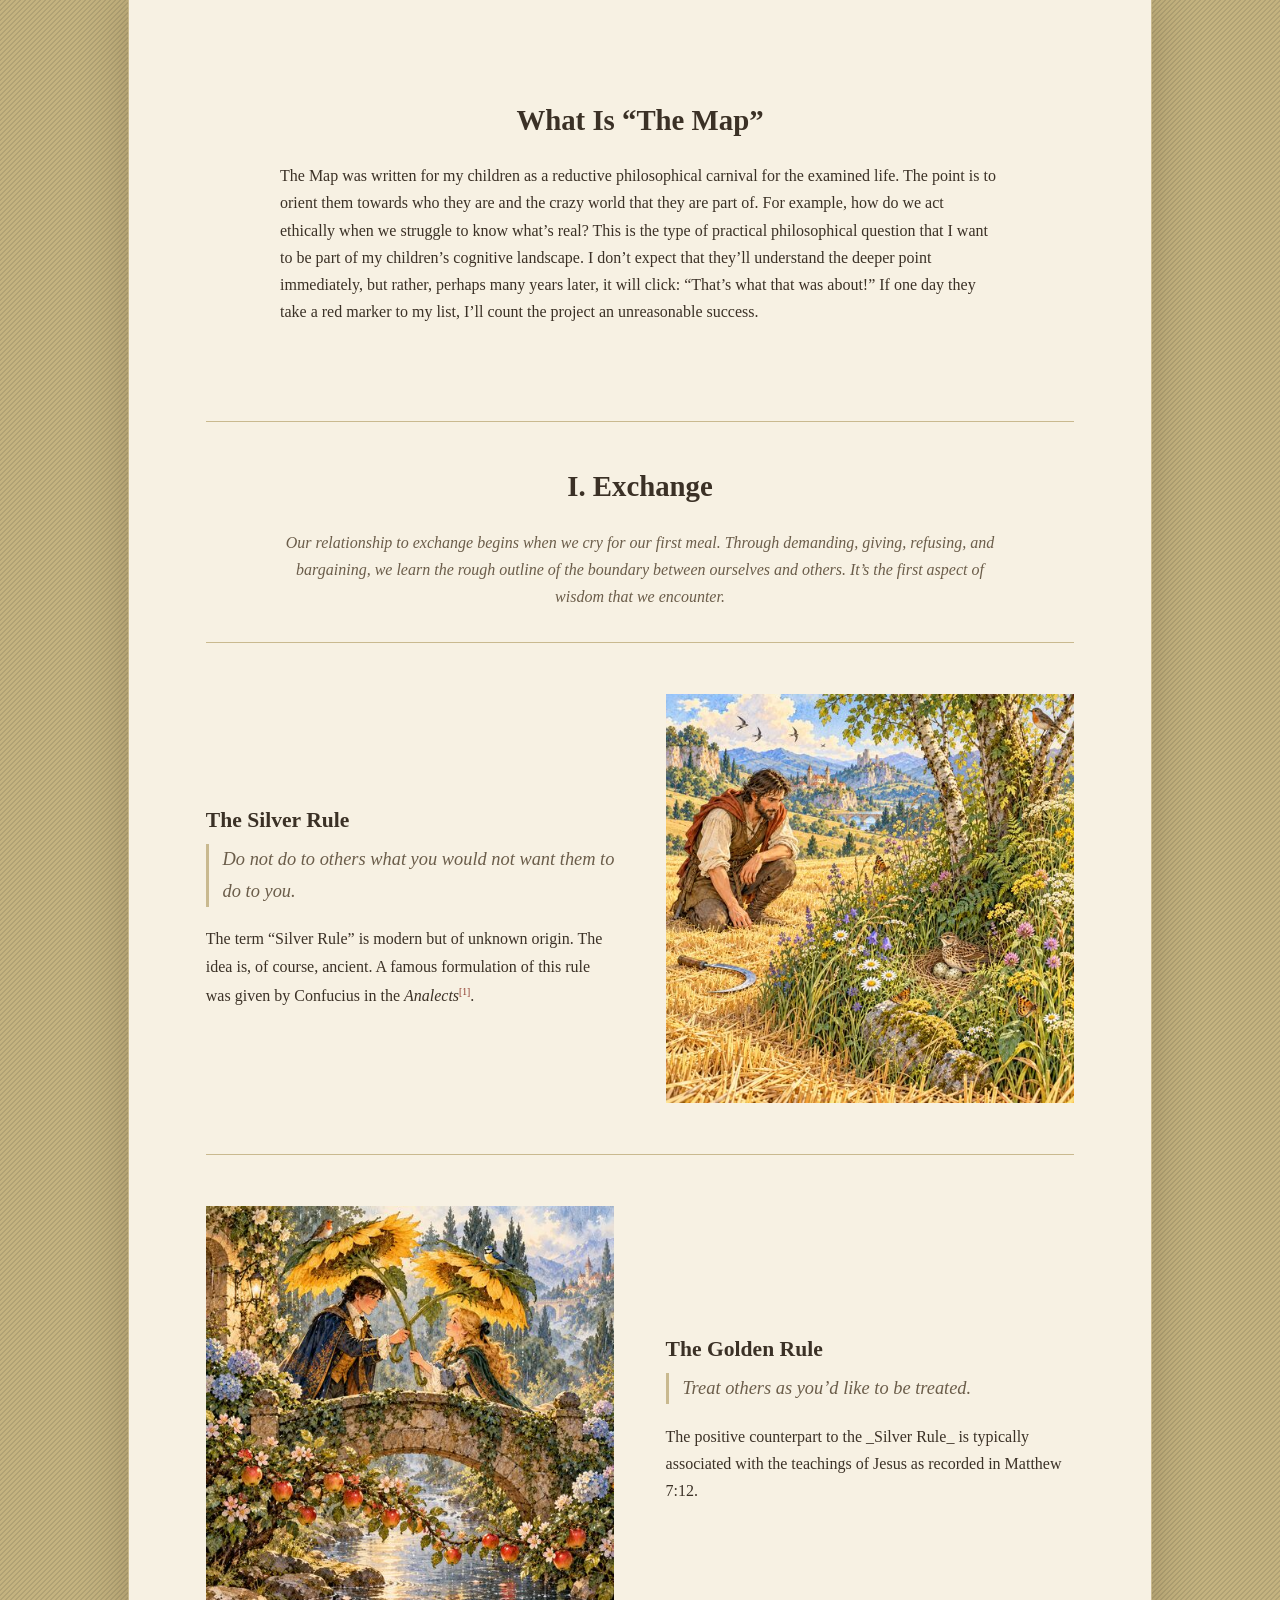
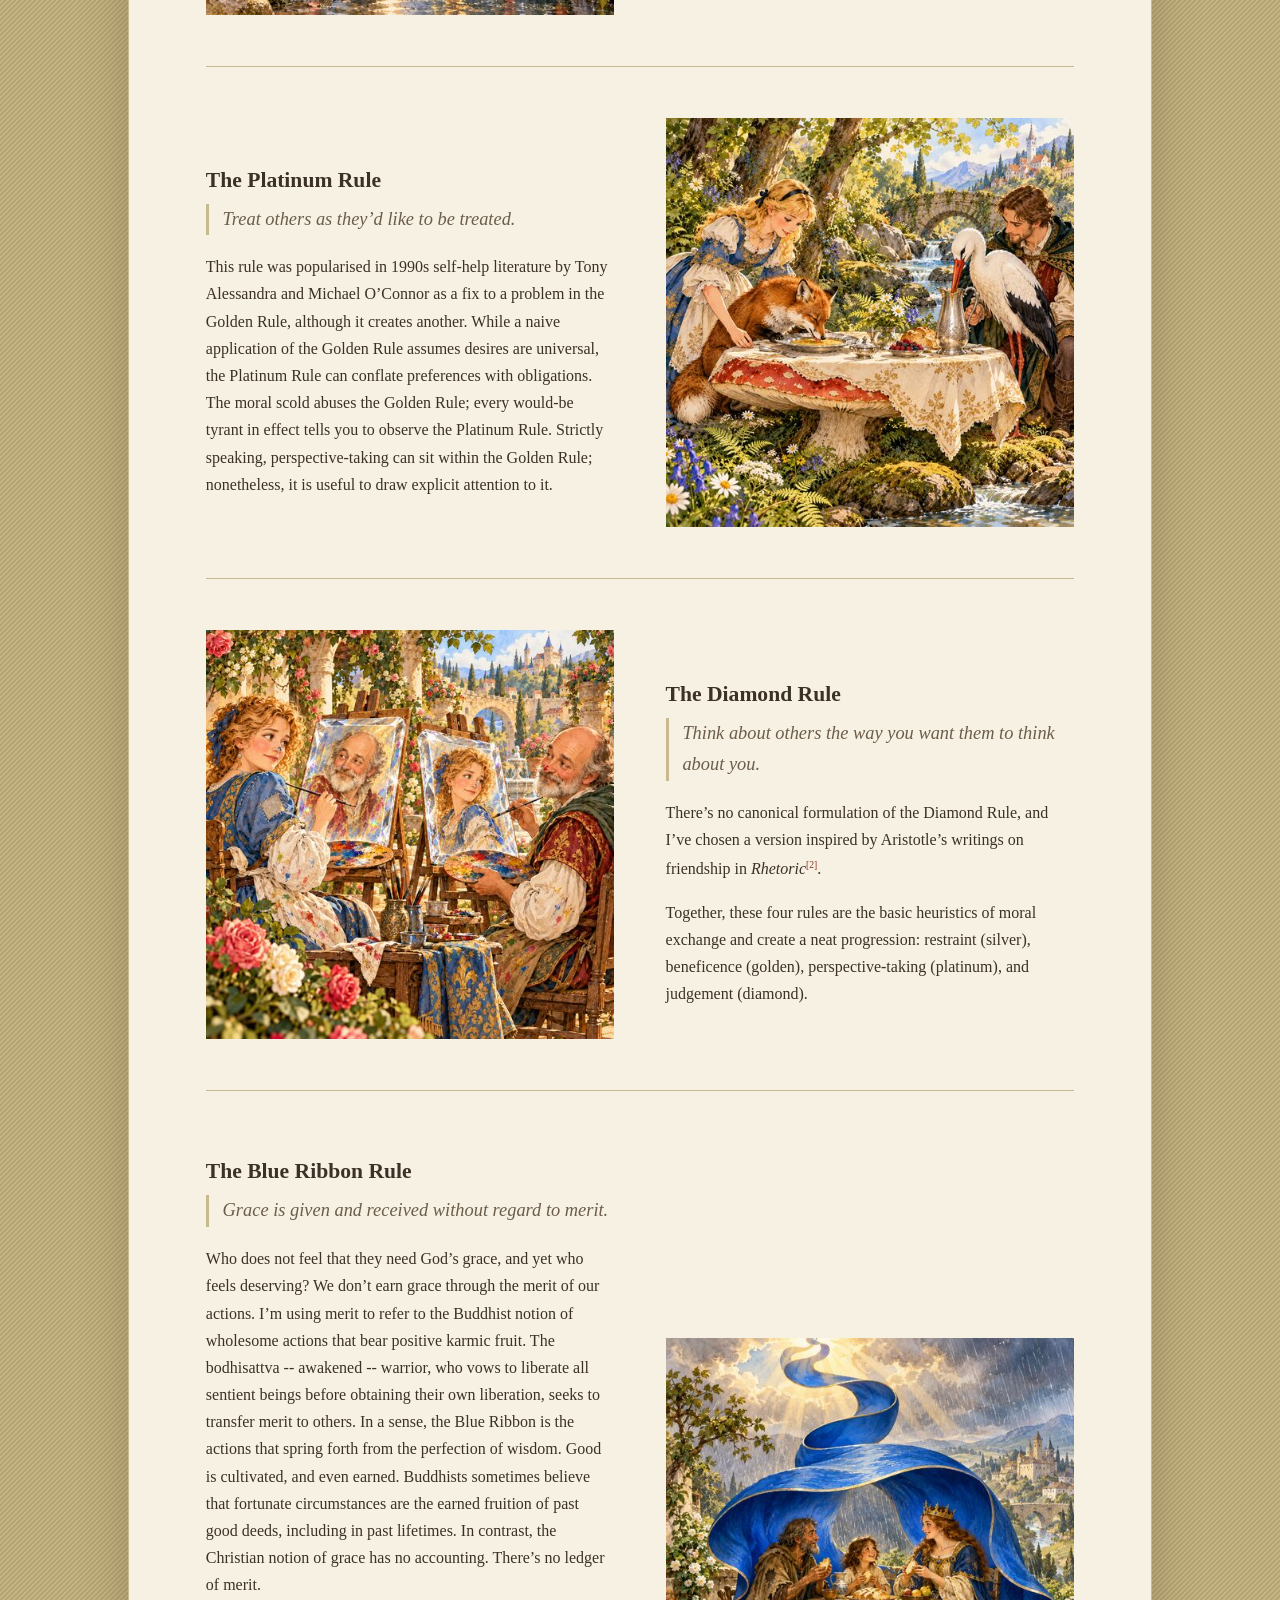
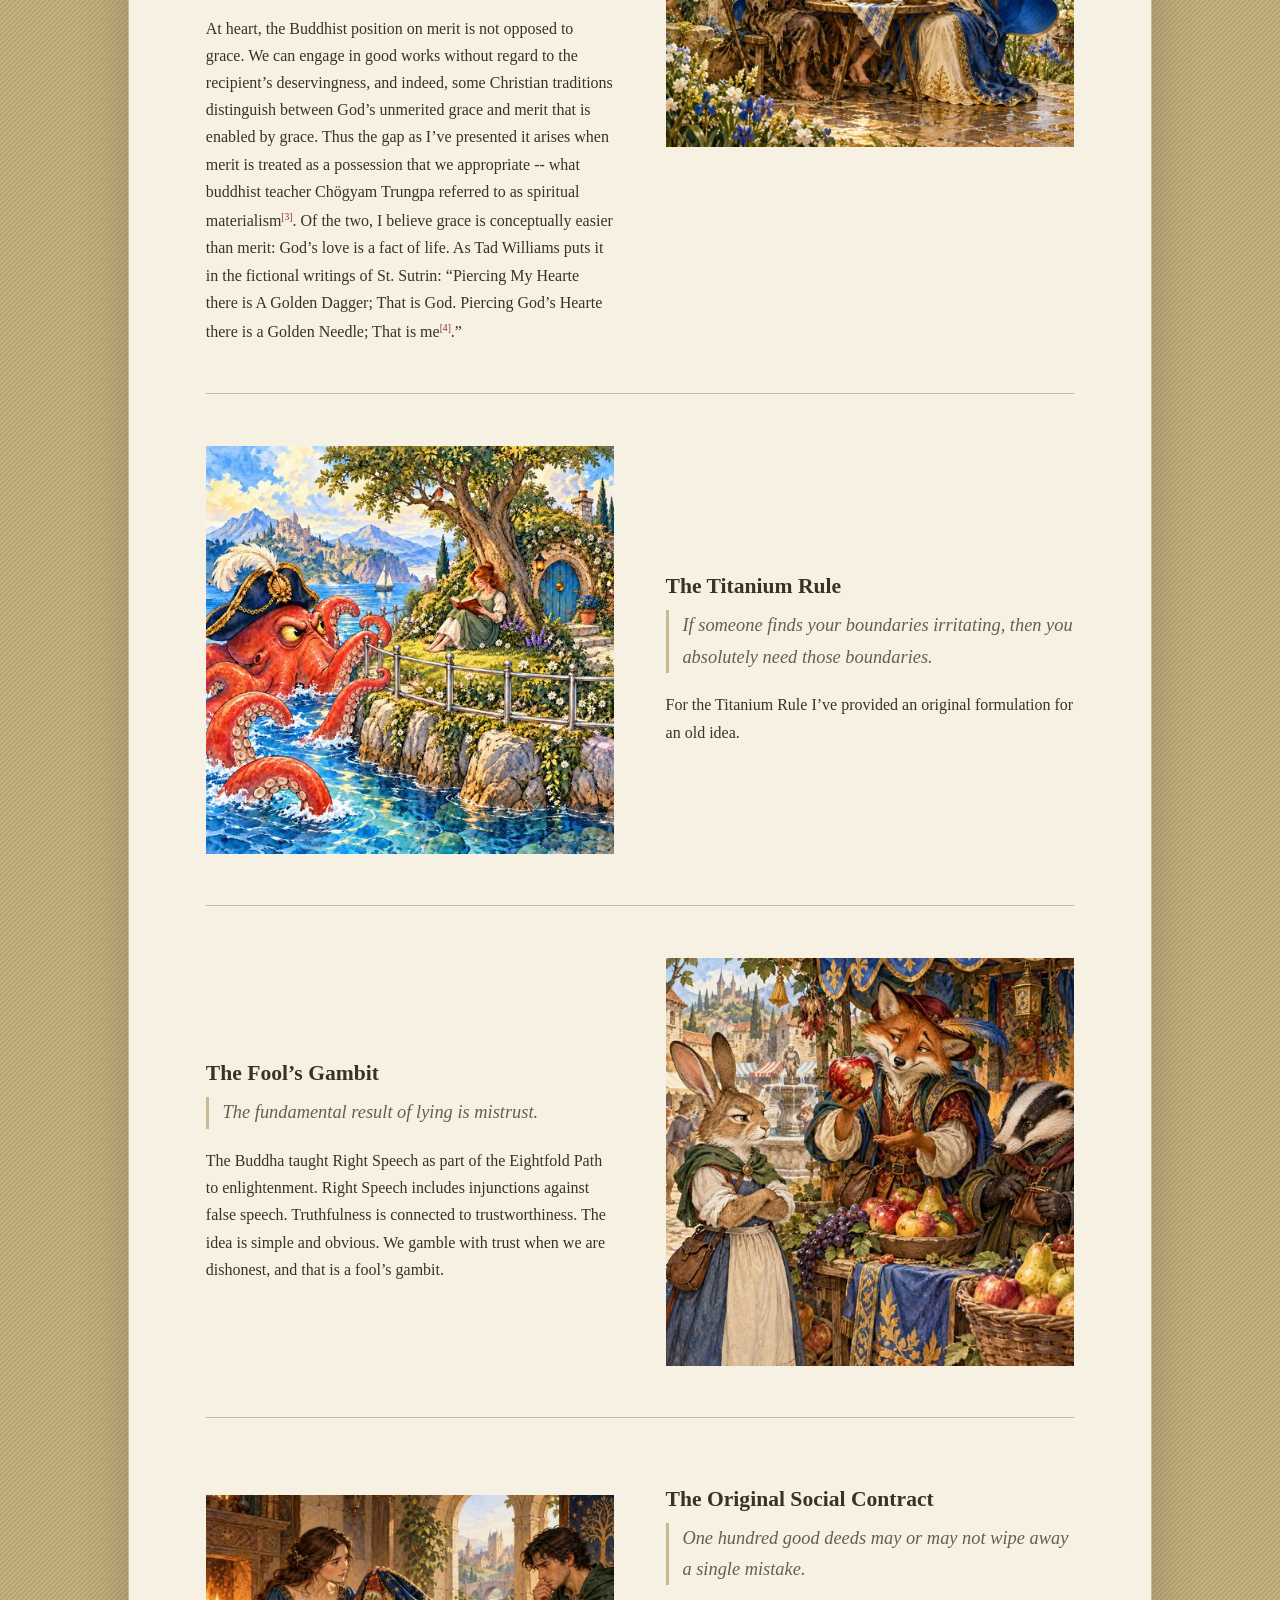
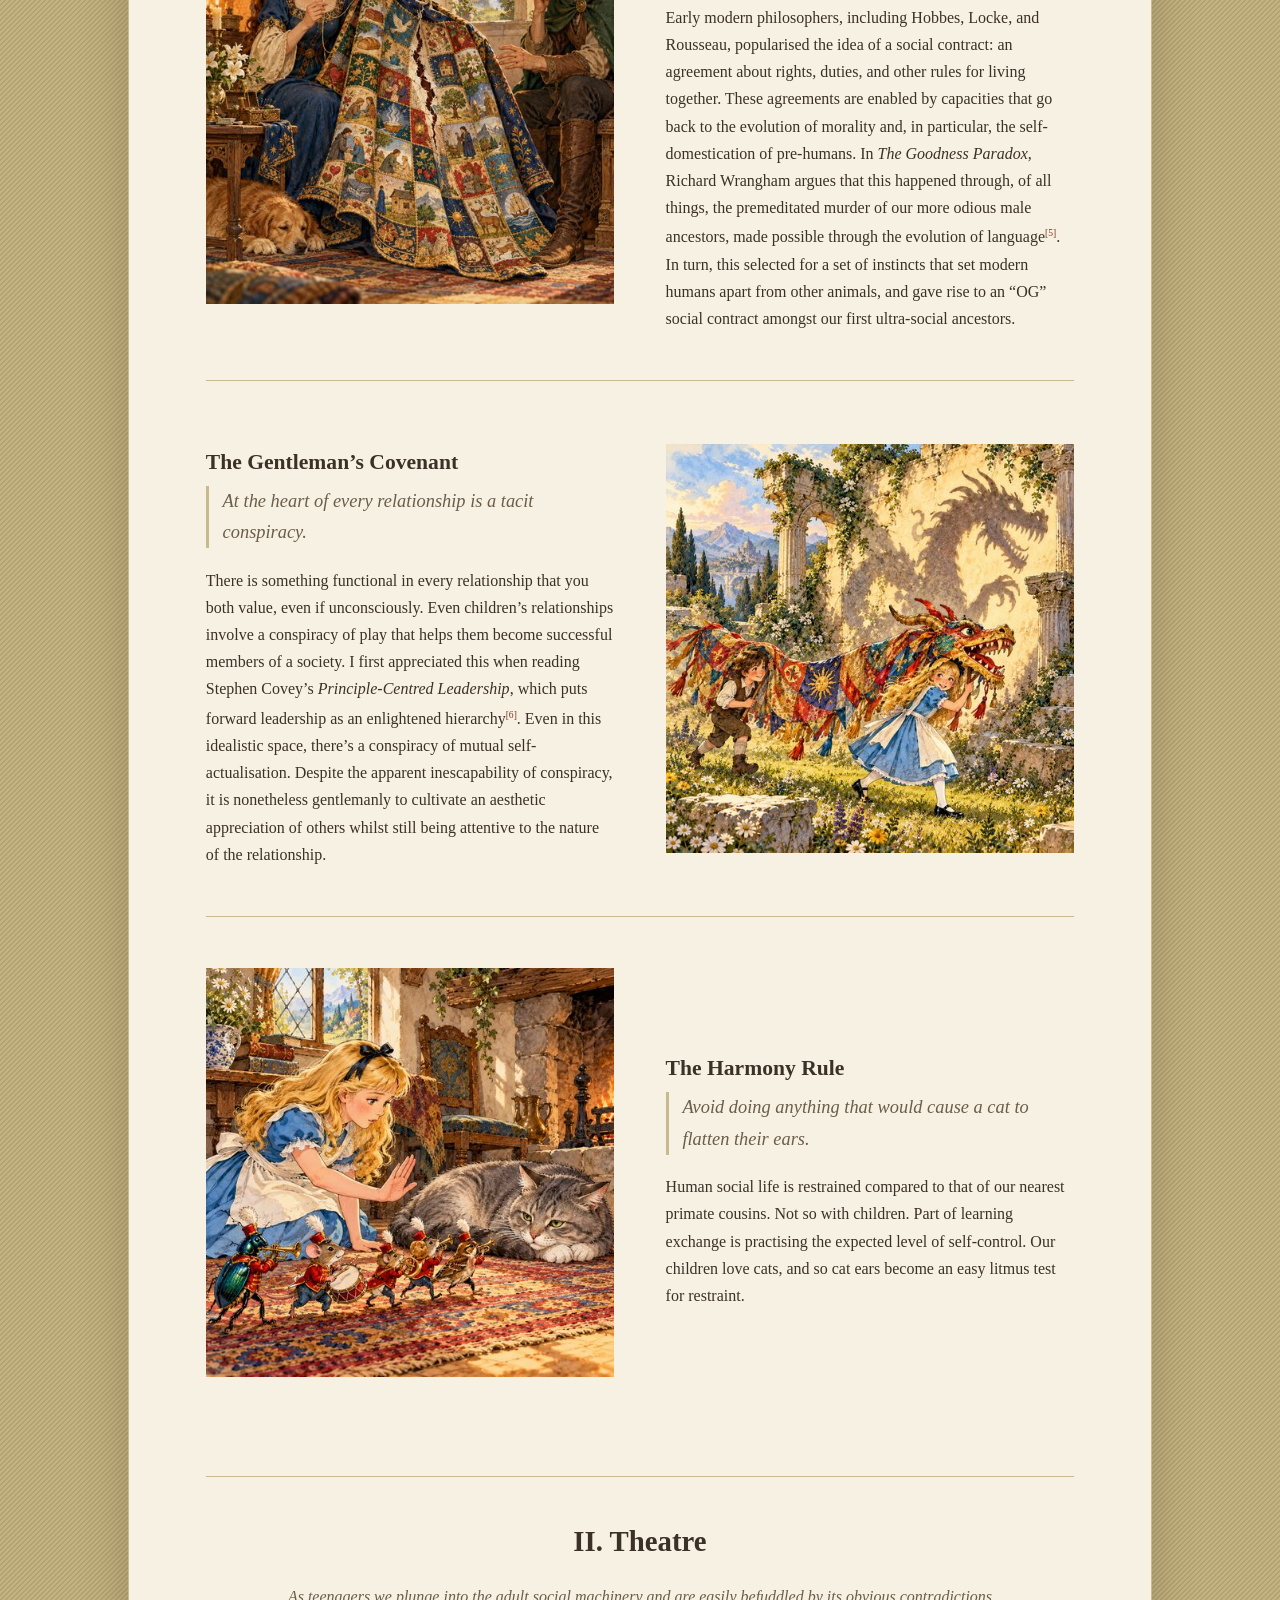
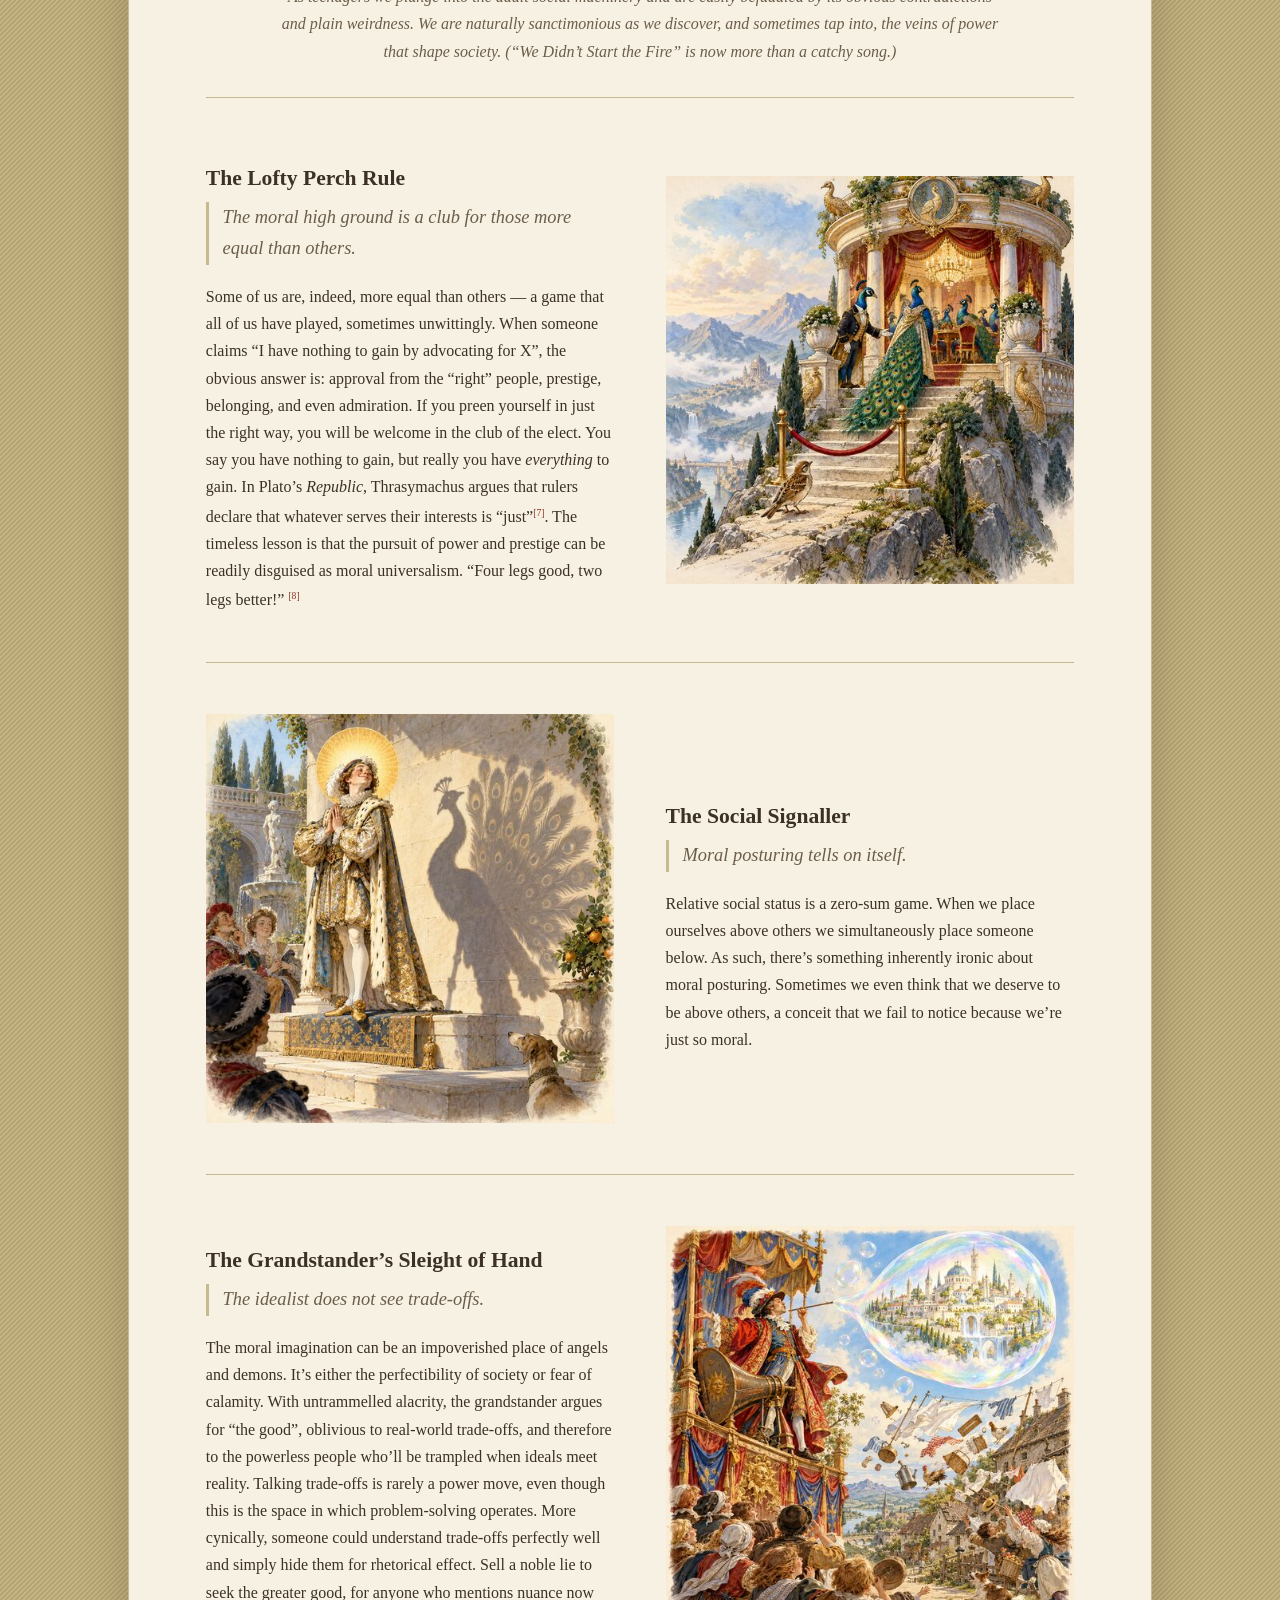
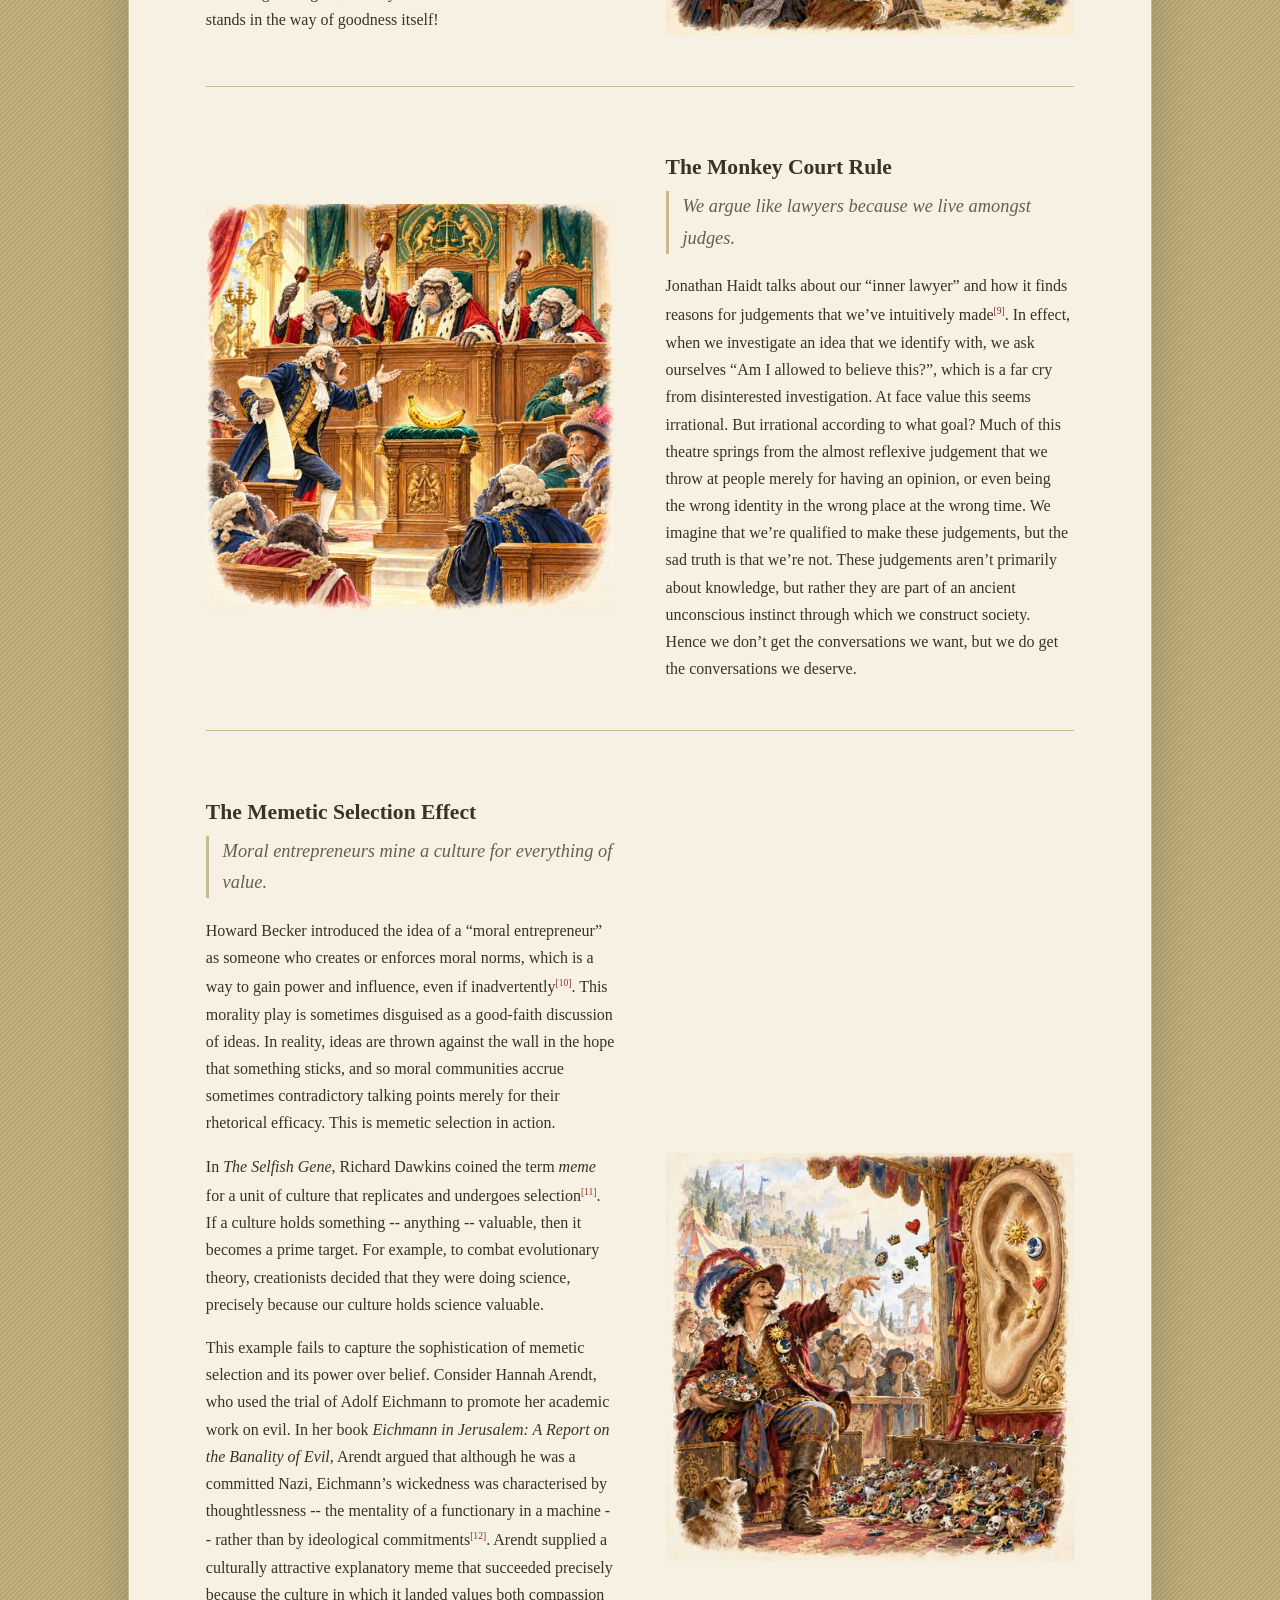
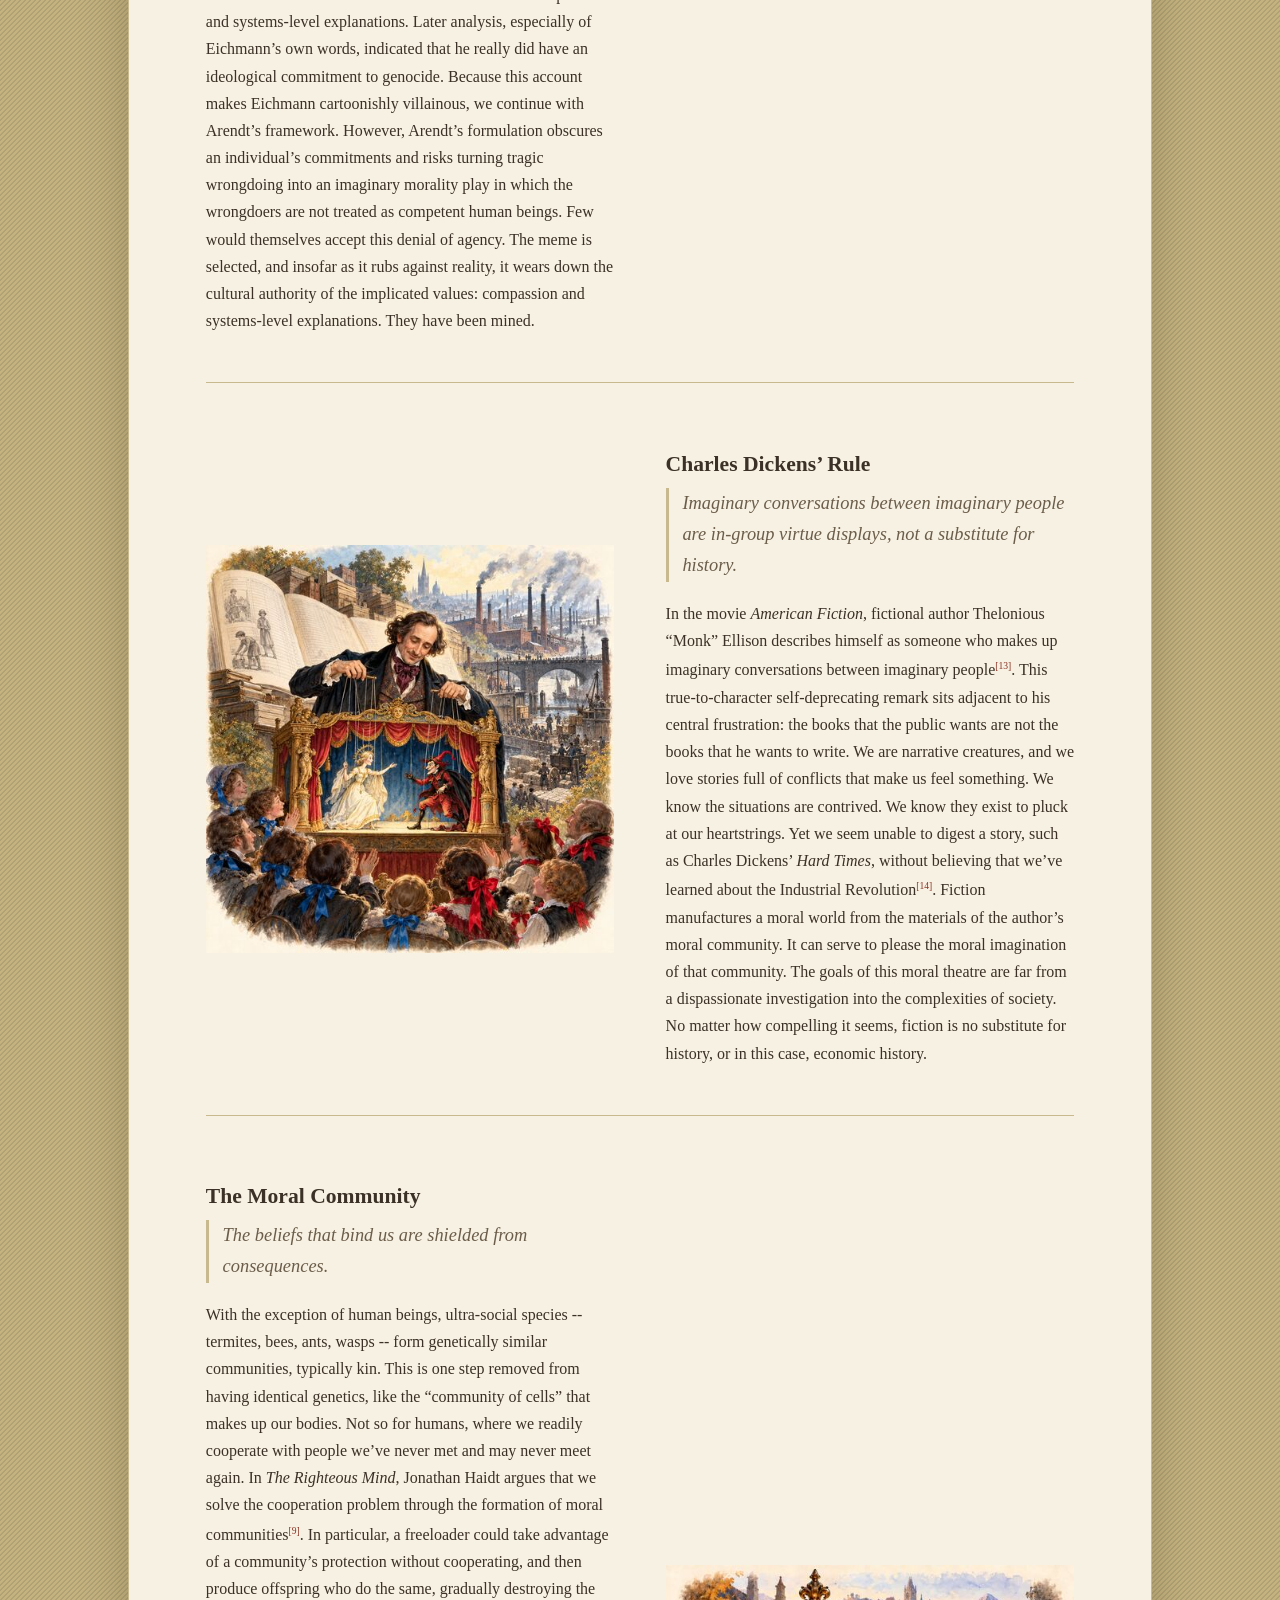
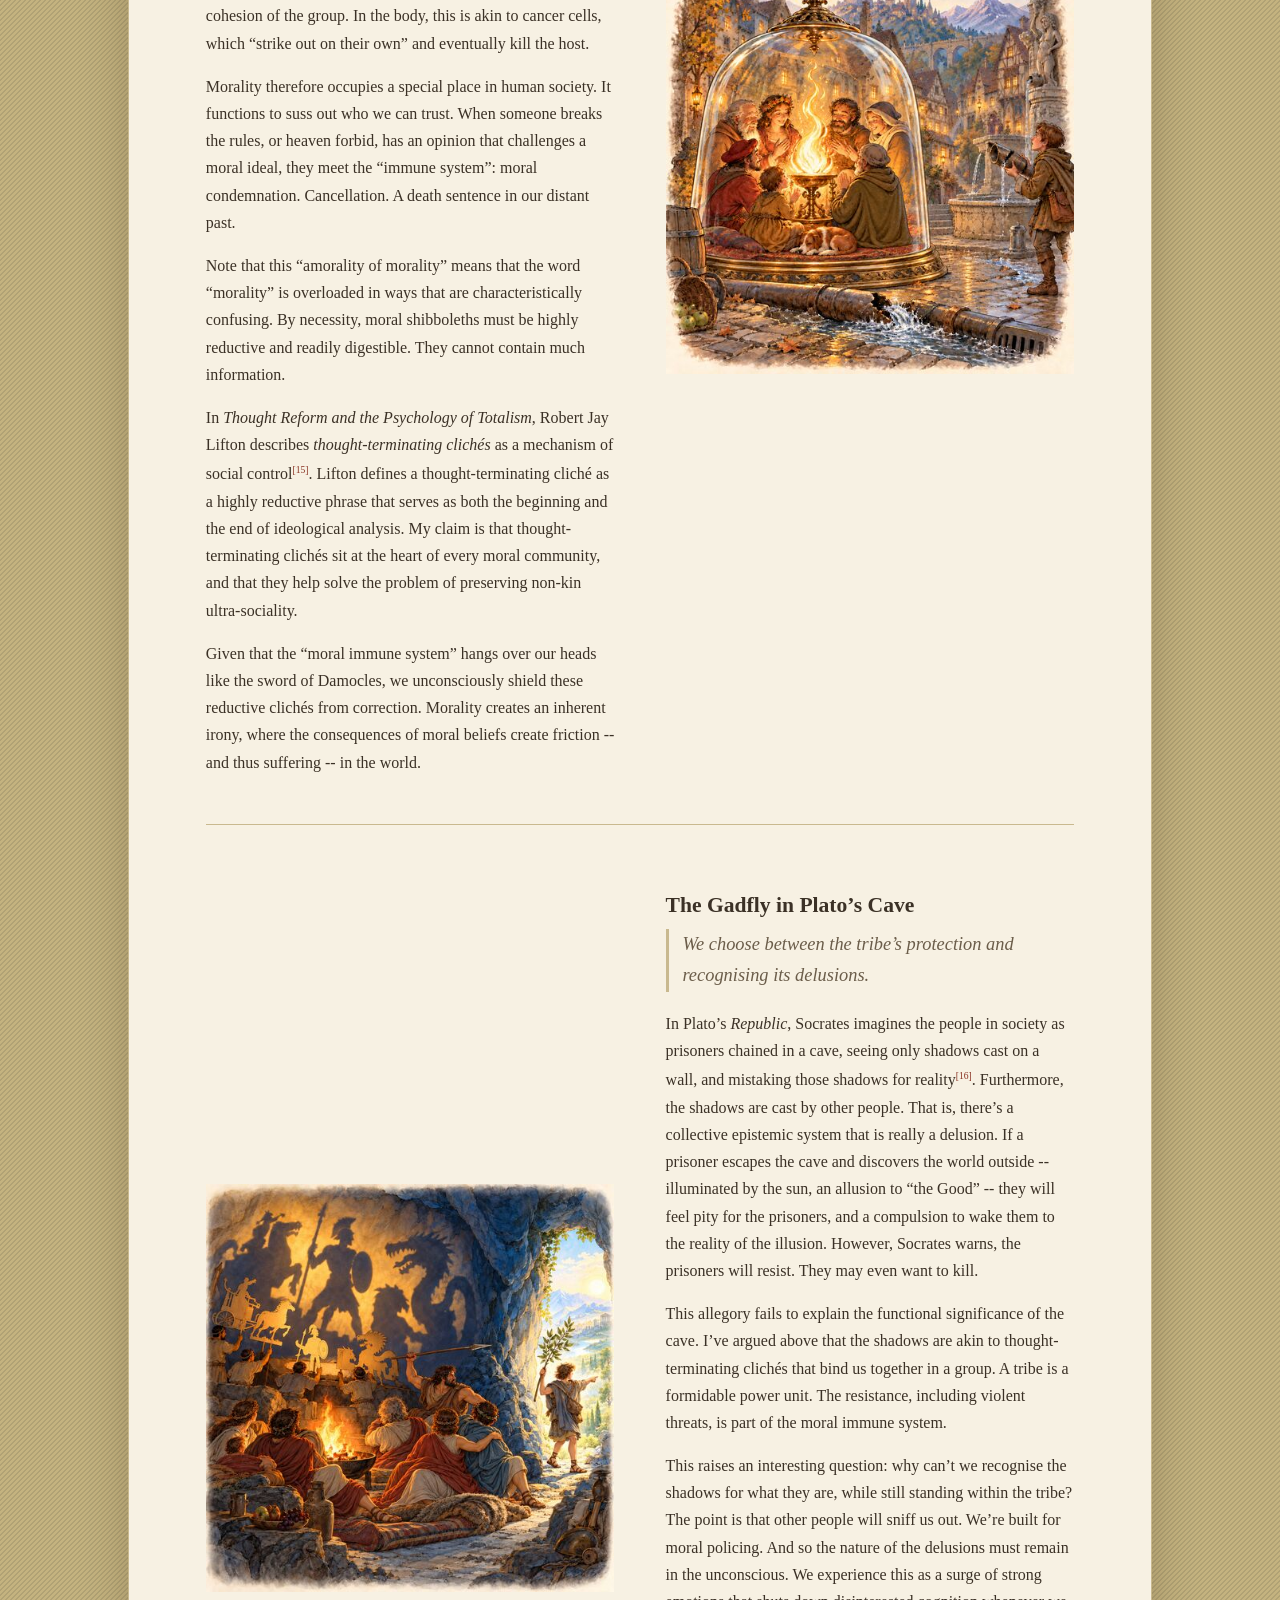
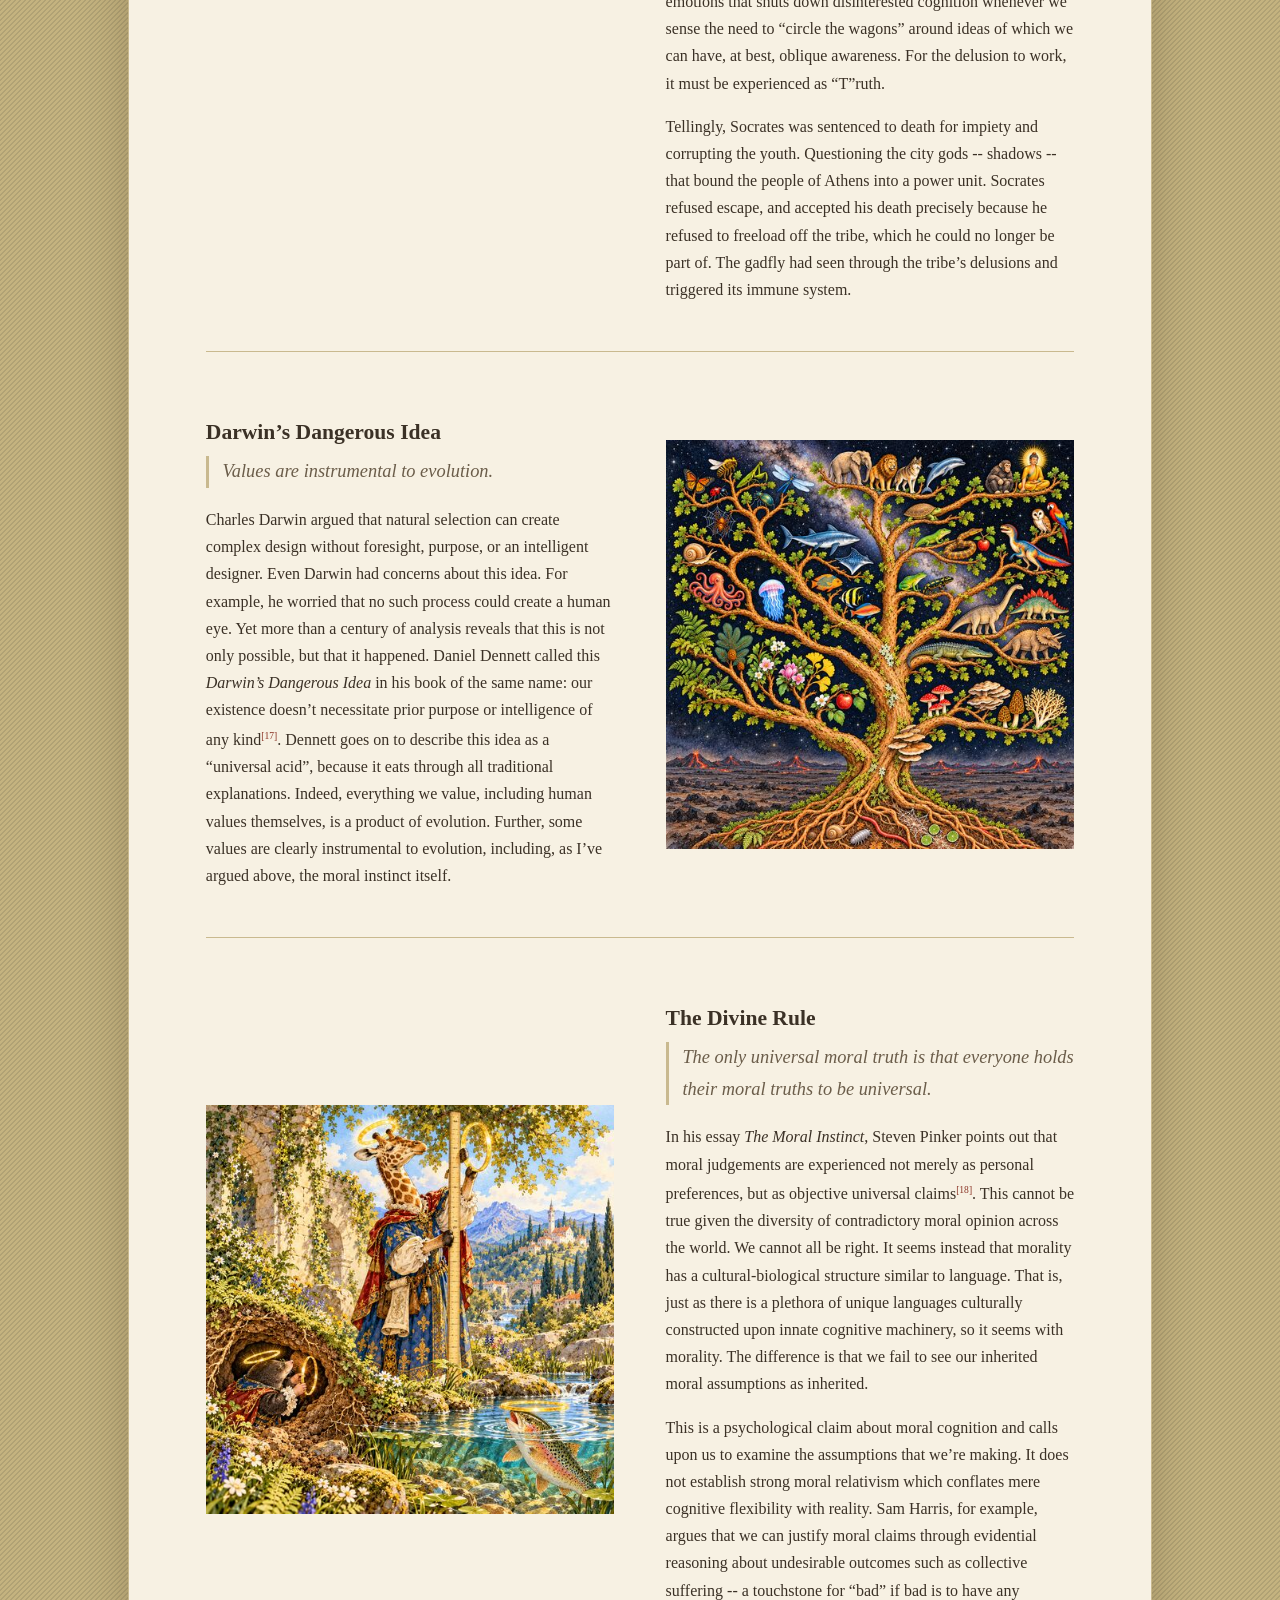
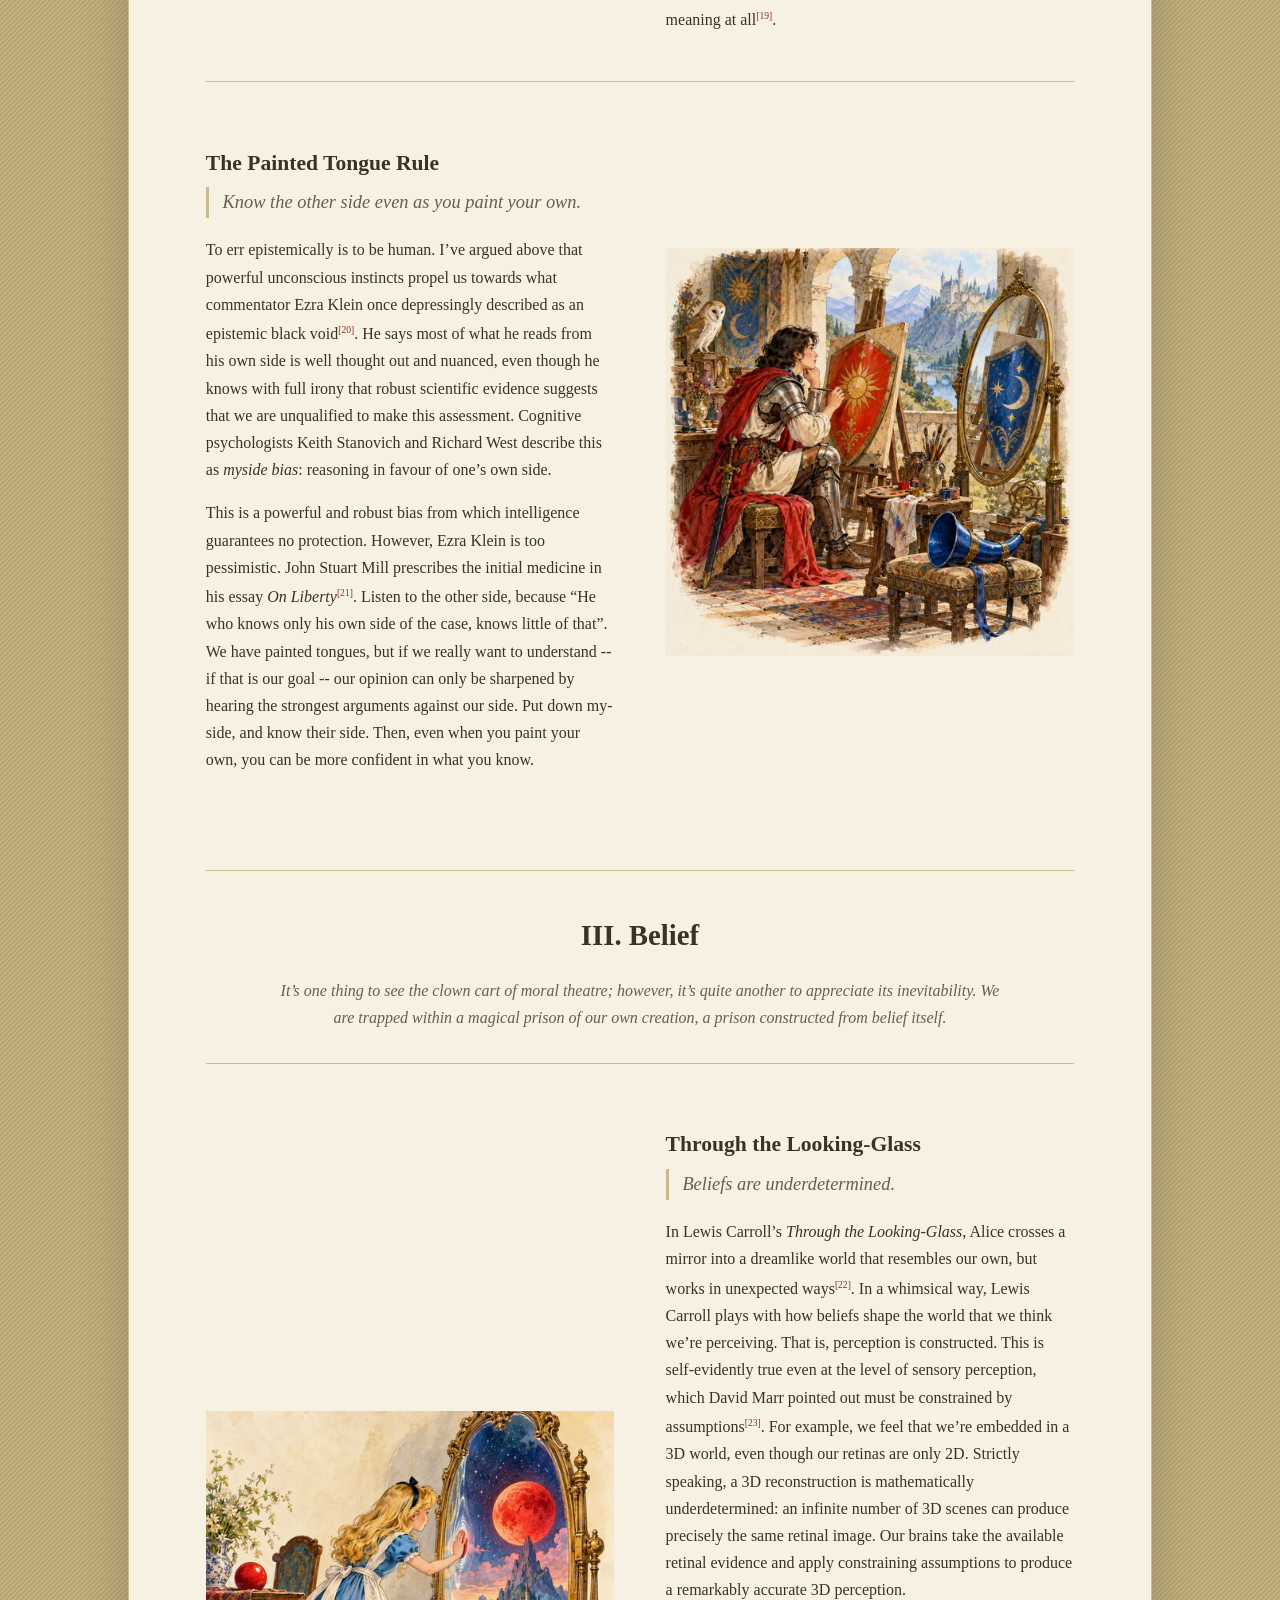
==== commit 4a23a6b0: "updated text" ====
--- a/docs/the-map/index.html
+++ b/docs/the-map/index.html
@@ -11,233 +11,233 @@
 <main class="scroll">
 <section class="chapter introduction">
   <h3 class="chapter-title">What Is &ldquo;The Map&rdquo;</h3>
-  <div class="introduction-text"><p>The Map was written for my children as a reductive philosophical carnival for the examined life. The point is to orient them towards who they are and the crazy world that they are part of. For example, how do we act ethically when we struggle to know what’s real? This is the type of practical philosophical question that I want to be part of my children&#x27;s cognitive landscape. I don&#x27;t expect they&#x27;ll understand the deeper point immediately, but rather, perhaps many years later, it will click: &quot;That&#x27;s what that was about!&quot; If one day they take a red marker to my list, I&#x27;ll count the project an unreasonable success.</p></div>
+  <div class="introduction-text"><p>The Map was written for my children as a reductive philosophical carnival for the examined life. The point is to orient them towards who they are and the crazy world that they are part of. For example, how do we act ethically when we struggle to know what’s real? This is the type of practical philosophical question that I want to be part of my children’s cognitive landscape. I don’t expect that they’ll understand the deeper point immediately, but rather, perhaps many years later, it will click: “That’s what that was about!” If one day they take a red marker to my list, I’ll count the project an unreasonable success.</p></div>
 </section>
 <section class="chapter">
   <hr>
   <h3 class="chapter-title">I. Exchange</h3>
-  <p class="chapter-intro">Our relationship to exchange begins when we cry for our first meal. Through demanding, giving, refusing, and bargaining, we learn the rough outline of the boundary between ourselves and others. It&#x27;s the first aspect of wisdom that we encounter.</p>
+  <p class="chapter-intro">Our relationship to exchange begins when we cry for our first meal. Through demanding, giving, refusing, and bargaining, we learn the rough outline of the boundary between ourselves and others. It’s the first aspect of wisdom that we encounter.</p>
 </section>
 <section class="row">
   <div class="cell cell-text"><h4 class="rule-title">The Silver Rule</h4>
 <p class="rule-line">Do not do to others what you would not want them to do to you.</p>
-<div class="rule-body"><p>The term &quot;Silver Rule&quot; is modern but of unknown origin. The idea is, of course, ancient. A famous formulation of this rule was given by Confucius in the <em>Analects</em>. <sup class="cite"><a href="#ref-1" id="cite-ref-1-1">[1]</a></sup></p></div></div>
+<div class="rule-body"><p>The term “Silver Rule” is modern but of unknown origin. The idea is, of course, ancient. A famous formulation of this rule was given by Confucius in the <em>Analects</em><sup class="cite"><a href="#ref-1" id="cite-ref-1-1">[1]</a></sup>.</p></div></div>
   <div class="cell cell-image"><img src="images/Section-1/01-a-Exchange-Silver-Rule.jpg" alt="The Silver Rule"></div>
 </section>
 <section class="row">
   <div class="cell cell-image"><img src="images/Section-1/01-b-Exchange-Golden-Rule.jpg" alt="The Golden Rule"></div>
   <div class="cell cell-text"><h4 class="rule-title">The Golden Rule</h4>
-<p class="rule-line">Treat others as you&#x27;d like to be treated.</p>
-<div class="rule-body"><p>Its positive formulation is typically associated with the teachings of Jesus as recorded in Matthew 7:12. Reciprocity has a long history across many cultures and religions, including in the <em>Analects</em>. <sup class="cite"><a href="#ref-1" id="cite-ref-1-2">[1]</a></sup></p></div></div>
+<p class="rule-line">Treat others as you’d like to be treated.</p>
+<div class="rule-body"><p>The positive counterpart to the _Silver Rule_ is typically associated with the teachings of Jesus as recorded in Matthew 7:12.</p></div></div>
 </section>
 <section class="row">
   <div class="cell cell-text"><h4 class="rule-title">The Platinum Rule</h4>
-<p class="rule-line">Treat others as they&#x27;d like to be treated.</p>
-<div class="rule-body"><p>This rule was popularised in 1990s self-help literature by Tony Alessandra and Michael O&#x27;Connor as a fix to a problem in the Golden Rule, although it creates another. While a naive application of the Golden Rule assumes desires are universal, the Platinum Rule can conflate preferences with obligations. The moral scold abuses the Golden Rule; every would-be tyrant in effect tells you to observe the Platinum Rule. Strictly speaking, perspective-taking can sit within the Golden Rule; nonetheless, it is useful to draw explicit attention to it.</p></div></div>
+<p class="rule-line">Treat others as they’d like to be treated.</p>
+<div class="rule-body"><p>This rule was popularised in 1990s self-help literature by Tony Alessandra and Michael O’Connor as a fix to a problem in the Golden Rule, although it creates another. While a naive application of the Golden Rule assumes desires are universal, the Platinum Rule can conflate preferences with obligations. The moral scold abuses the Golden Rule; every would-be tyrant in effect tells you to observe the Platinum Rule. Strictly speaking, perspective-taking can sit within the Golden Rule; nonetheless, it is useful to draw explicit attention to it.</p></div></div>
   <div class="cell cell-image"><img src="images/Section-1/01-c-Exchange-Platnium-Rule.jpg" alt="The Platinum Rule"></div>
 </section>
 <section class="row">
   <div class="cell cell-image"><img src="images/Section-1/01-d-Exchange-Diamond-Rule.jpg" alt="The Diamond Rule"></div>
   <div class="cell cell-text"><h4 class="rule-title">The Diamond Rule</h4>
 <p class="rule-line">Think about others the way you want them to think about you.</p>
-<div class="rule-body"><p>There&#x27;s no canonical formulation of the Diamond Rule, and I&#x27;ve chosen a version inspired by Aristotle&#x27;s writings on friendship in <em>Rhetoric</em>. <sup class="cite"><a href="#ref-2" id="cite-ref-2-1">[2]</a></sup></p>
-<p>Together, these four rules are the basic heuristics of moral exchange and create a neat progression: restraint (silver), reciprocity (golden), perspective-taking (platinum), and judgement (diamond).</p></div></div>
+<div class="rule-body"><p>There’s no canonical formulation of the Diamond Rule, and I’ve chosen a version inspired by Aristotle’s writings on friendship in <em>Rhetoric</em><sup class="cite"><a href="#ref-2" id="cite-ref-2-1">[2]</a></sup>.</p>
+<p>Together, these four rules are the basic heuristics of moral exchange and create a neat progression: restraint (silver), beneficence (golden), perspective-taking (platinum), and judgement (diamond).</p></div></div>
 </section>
 <section class="row">
   <div class="cell cell-text"><h4 class="rule-title">The Blue Ribbon Rule</h4>
 <p class="rule-line">Grace is given and received without regard to merit.</p>
-<div class="rule-body"><p>Who does not feel they need God&#x27;s grace, yet who feels deserving of it? In this case, <em>merit</em> refers to the Buddhist notion of wholesome actions that bear positive karmic fruit. The Bodhisattva Warrior, who vows to liberate all sentient beings before obtaining their own liberation, seeks to transfer merit to others. In a sense, the Blue Ribbon is the action that springs forth from the perfection of wisdom. Thus, good is cultivated, and even earned. Buddhists sometimes believe that fortunate circumstances are the earned fruition of past good deeds, including in past lifetimes. In contrast, the Christian notion of grace has no accounting. There&#x27;s no ledger of merit.</p>
-<p>At heart, the Buddhist position on merit is not opposed to grace. The gap as I&#x27;ve presented it could be construed as what Chogyam Trungpa referred to as spiritual materialism: the accumulation and possession of spiritual attainments. <sup class="cite"><a href="#ref-3" id="cite-ref-3-1">[3]</a></sup> Of the two, I believe grace is conceptually easier than merit. As Tad Williams memorably puts it in the fictional writings of St. Sutrin: “Piercing My Hearte there is A Golden Dagger; That is God. Piercing God’s Hearte there is a Golden Needle; That is me.” <sup class="cite"><a href="#ref-4" id="cite-ref-4-1">[4]</a></sup></p></div></div>
+<div class="rule-body"><p>Who does not feel that they need God’s grace, and yet who feels deserving? We don’t earn grace through the merit of our actions. I’m using merit to refer to the Buddhist notion of wholesome actions that bear positive karmic fruit. The bodhisattva -- awakened -- warrior, who vows to liberate all sentient beings before obtaining their own liberation, seeks to transfer merit to others. In a sense, the Blue Ribbon is the actions that spring forth from the perfection of wisdom. Good is cultivated, and even earned. Buddhists sometimes believe that fortunate circumstances are the earned fruition of past good deeds, including in past lifetimes. In contrast, the Christian notion of grace has no accounting. There’s no ledger of merit.</p>
+<p>At heart, the Buddhist position on merit is not opposed to grace. We can engage in good works without regard to the recipient’s deservingness, and indeed, some Christian traditions distinguish between God’s unmerited grace and merit that is enabled by grace. Thus the gap as I’ve presented it arises when merit is treated as a possession that we appropriate -- what buddhist teacher Chögyam Trungpa referred to as spiritual materialism<sup class="cite"><a href="#ref-3" id="cite-ref-3-1">[3]</a></sup>. Of the two, I believe grace is conceptually easier than merit: God’s love is a fact of life. As Tad Williams puts it in the fictional writings of St. Sutrin: “Piercing My Hearte there is A Golden Dagger; That is God. Piercing God’s Hearte there is a Golden Needle; That is me<sup class="cite"><a href="#ref-4" id="cite-ref-4-1">[4]</a></sup>.”</p></div></div>
   <div class="cell cell-image"><img src="images/Section-1/02-Blue-Ribbon.jpg" alt="The Blue Ribbon Rule"></div>
 </section>
 <section class="row">
   <div class="cell cell-image"><img src="images/Section-1/03-Titanium.jpg" alt="The Titanium Rule"></div>
   <div class="cell cell-text"><h4 class="rule-title">The Titanium Rule</h4>
 <p class="rule-line">If someone finds your boundaries irritating, then you absolutely need those boundaries.</p>
-<div class="rule-body"><p>For the Titanium Rule I&#x27;ve provided an original formulation for an old idea.</p></div></div>
-</section>
-<section class="row">
-  <div class="cell cell-text"><h4 class="rule-title">The Fool&#x27;s Gambit</h4>
+<div class="rule-body"><p>For the Titanium Rule I’ve provided an original formulation for an old idea.</p></div></div>
+</section>
+<section class="row">
+  <div class="cell cell-text"><h4 class="rule-title">The Fool’s Gambit</h4>
 <p class="rule-line">The fundamental result of lying is mistrust.</p>
-<div class="rule-body"><p>The Buddha taught Right Speech as part of the Eightfold Path to enlightenment. Right Speech includes injunctions against false speech. In popular commentaries, truthfulness is connected to trustworthiness. The idea is simple and obvious. We gambit our trustworthiness when we are dishonest, and that is a fool&#x27;s gambit.</p></div></div>
-  <div class="cell cell-image"><img src="images/Section-1/04-Fools-Gambit.jpg" alt="The Fool&#x27;s Gambit"></div>
+<div class="rule-body"><p>The Buddha taught Right Speech as part of the Eightfold Path to enlightenment. Right Speech includes injunctions against false speech. Truthfulness is connected to trustworthiness. The idea is simple and obvious. We gamble with trust when we are dishonest, and that is a fool’s gambit.</p></div></div>
+  <div class="cell cell-image"><img src="images/Section-1/04-Fools-Gambit.jpg" alt="The Fool’s Gambit"></div>
 </section>
 <section class="row">
   <div class="cell cell-image"><img src="images/Section-1/05-Original-Social-Contract.jpg" alt="The Original Social Contract"></div>
   <div class="cell cell-text"><h4 class="rule-title">The Original Social Contract</h4>
 <p class="rule-line">One hundred good deeds may or may not wipe away a single mistake.</p>
-<div class="rule-body"><p>Enlightenment scholars, including Hobbes, Locke, and Rousseau, popularised the idea of a social contract, which today includes talk of such positive rights as universal basic income and universal health care. However, I believe the idea of a social contract goes back to the evolution of morality, and the &quot;self-domestication&quot; of pre-humans. In <em>The Goodness Paradox</em>, Richard Wrangham argues that this happened through, of all things, premeditated murder of our more odious male ancestors, made possible through the evolution of language. <sup class="cite"><a href="#ref-5" id="cite-ref-5-1">[5]</a></sup> In turn, this created a set of instincts that set modern humans apart from other animals, and gave rise to an &quot;OG&quot; social contract amongst our first ultra-social ancestors.</p></div></div>
-</section>
-<section class="row">
-  <div class="cell cell-text"><h4 class="rule-title">The Gentleman&#x27;s Covenant</h4>
+<div class="rule-body"><p>Early modern philosophers, including Hobbes, Locke, and Rousseau, popularised the idea of a social contract: an agreement about rights, duties, and other rules for living together. These agreements are enabled by capacities that go back to the evolution of morality and, in particular, the self-domestication of pre-humans. In <em>The Goodness Paradox</em>, Richard Wrangham argues that this happened through, of all things, the premeditated murder of our more odious male ancestors, made possible through the evolution of language<sup class="cite"><a href="#ref-5" id="cite-ref-5-1">[5]</a></sup>. In turn, this selected for a set of instincts that set modern humans apart from other animals, and gave rise to an “OG” social contract amongst our first ultra-social ancestors.</p></div></div>
+</section>
+<section class="row">
+  <div class="cell cell-text"><h4 class="rule-title">The Gentleman’s Covenant</h4>
 <p class="rule-line">At the heart of every relationship is a tacit conspiracy.</p>
-<div class="rule-body"><p>There are embedded assumptions in every relationship, and somewhere in there is something utilitarian that you both value, even if it is unconscious. Even children&#x27;s relationships involve a conspiracy of play that helps them become successful members of a society. I first appreciated this when reading Steven Covey&#x27;s <em>Principle-Centred Leadership</em>, which puts forward leadership as an enlightened hierarchy. <sup class="cite"><a href="#ref-6" id="cite-ref-6-1">[6]</a></sup> Even in this idealistic space, there&#x27;s a conspiracy of mutual self-actualisation. Despite the apparent inescapability of conspiracy, it is nonetheless gentlemanly to cultivate an aesthetic appreciation of others whilst still being attentive to the nature of the relationship.</p></div></div>
-  <div class="cell cell-image"><img src="images/Section-1/06-Gentlemans-Covenant.jpg" alt="The Gentleman&#x27;s Covenant"></div>
+<div class="rule-body"><p>There is something functional in every relationship that you both value, even if unconsciously. Even children’s relationships involve a conspiracy of play that helps them become successful members of a society. I first appreciated this when reading Stephen Covey’s <em>Principle-Centred Leadership</em>, which puts forward leadership as an enlightened hierarchy<sup class="cite"><a href="#ref-6" id="cite-ref-6-1">[6]</a></sup>. Even in this idealistic space, there’s a conspiracy of mutual self-actualisation. Despite the apparent inescapability of conspiracy, it is nonetheless gentlemanly to cultivate an aesthetic appreciation of others whilst still being attentive to the nature of the relationship.</p></div></div>
+  <div class="cell cell-image"><img src="images/Section-1/06-Gentlemans-Covenant.jpg" alt="The Gentleman’s Covenant"></div>
 </section>
 <section class="row">
   <div class="cell cell-image"><img src="images/Section-1/07-Harmony.jpg" alt="The Harmony Rule"></div>
   <div class="cell cell-text"><h4 class="rule-title">The Harmony Rule</h4>
 <p class="rule-line">Avoid doing anything that would cause a cat to flatten their ears.</p>
-<div class="rule-body"><p>Human affect is quiet, slow, and restrained compared to our nearest primate cousins. Not so with children. Part of learning exchange is practising the expected level of social control. Our children love cats, and so cat ears become an easy and comprehensible litmus test for restraint.</p></div></div>
+<div class="rule-body"><p>Human social life is restrained compared to that of our nearest primate cousins. Not so with children. Part of learning exchange is practising the expected level of self-control. Our children love cats, and so cat ears become an easy litmus test for restraint.</p></div></div>
 </section>
 <section class="chapter">
   <hr>
   <h3 class="chapter-title">II. Theatre</h3>
-  <p class="chapter-intro">As teenagers we plunge into the adult social machinery, and are easily befuddled by its obvious contradictions and plain weirdness. We are naturally sanctimonious as we discover, and sometimes tap into, the veins of power that shape society.  (&quot;We Didn&#x27;t Start the Fire&quot; is now more than a catchy song.)</p>
+  <p class="chapter-intro">As teenagers we plunge into the adult social machinery and are easily befuddled by its obvious contradictions and plain weirdness. We are naturally sanctimonious as we discover, and sometimes tap into, the veins of power that shape society.  (“We Didn’t Start the Fire” is now more than a catchy song.)</p>
 </section>
 <section class="row">
   <div class="cell cell-text"><h4 class="rule-title">The Lofty Perch Rule</h4>
 <p class="rule-line">The moral high ground is a club for those more equal than others.</p>
-<div class="rule-body"><p>Some of us are, indeed, more equal than others -- a game that all of us have played, sometimes unwittingly. When someone claims &quot;I have nothing to gain by advocating for X&quot;, the obvious answer is: approval from the &quot;right&quot; people, prestige, belonging, and even admiration. If you preen your feathers in just the right way, you will be welcome in the club of the elect. You say you have nothing to gain, but really you have <em>everything</em> to gain. In Plato&#x27;s <em>Republic</em>, Thrasymachus argues that rulers declare that whatever serves their interests is “just”. <sup class="cite"><a href="#ref-7" id="cite-ref-7-1">[7]</a></sup> The timeless lesson is that the pursuit of power and prestige can be readily disguised as moral universalism. &quot;Four legs good, two legs better!&quot; <sup class="cite"><a href="#ref-8" id="cite-ref-8-1">[8]</a></sup></p></div></div>
+<div class="rule-body"><p>Some of us are, indeed, more equal than others — a game that all of us have played, sometimes unwittingly. When someone claims “I have nothing to gain by advocating for X”, the obvious answer is: approval from the “right” people, prestige, belonging, and even admiration. If you preen yourself in just the right way, you will be welcome in the club of the elect. You say you have nothing to gain, but really you have <em>everything</em> to gain. In Plato’s <em>Republic</em>, Thrasymachus argues that rulers declare that whatever serves their interests is “just”<sup class="cite"><a href="#ref-7" id="cite-ref-7-1">[7]</a></sup>. The timeless lesson is that the pursuit of power and prestige can be readily disguised as moral universalism. “Four legs good, two legs better!” <sup class="cite"><a href="#ref-8" id="cite-ref-8-1">[8]</a></sup></p></div></div>
   <div class="cell cell-image"><img src="images/Section-2/01-lofty-perch.jpg" alt="The Lofty Perch Rule"></div>
 </section>
 <section class="row">
   <div class="cell cell-image"><img src="images/Section-2/02-social-signaller.jpg" alt="The Social Signaller"></div>
   <div class="cell cell-text"><h4 class="rule-title">The Social Signaller</h4>
 <p class="rule-line">Moral posturing tells on itself.</p>
-<div class="rule-body"><p>Relative social status is a zero sum game. When we place ourselves above others we simultaneously place someone below. As such, there&#x27;s something inextricably ironic about moral posturing. Sometimes we even think that we&#x27;re deserving, a conceit that we fail to notice because we&#x27;re just so moral.</p></div></div>
-</section>
-<section class="row">
-  <div class="cell cell-text"><h4 class="rule-title">The Grandstander&#x27;s Sleight of Hand</h4>
+<div class="rule-body"><p>Relative social status is a zero-sum game. When we place ourselves above others we simultaneously place someone below. As such, there’s something inherently ironic about moral posturing. Sometimes we even think that we deserve to be above others, a conceit that we fail to notice because we’re just so moral.</p></div></div>
+</section>
+<section class="row">
+  <div class="cell cell-text"><h4 class="rule-title">The Grandstander’s Sleight of Hand</h4>
 <p class="rule-line">The idealist does not see trade-offs.</p>
-<div class="rule-body"><p>The moral imagination can be an impoverished place of daemons and angels. It&#x27;s either the perfectibility of society or fear of calamity. With untrammelled alacrity, the grandstander argues for &quot;the good&quot;, oblivious to real-world trade-offs, and therefore to the often powerless people who&#x27;ll get blown over when ideals meet reality. Talking trade-offs is rarely a power move, even though this is the space in which problem-solving operates. More cynically, someone could understand trade-offs perfectly well and simply hide them for rhetorical effect. Sell a noble lie to seek the greater good, for anyone who mentions trade-offs now stands in the way of goodness itself!</p></div></div>
-  <div class="cell cell-image"><img src="images/Section-2/03-grandstanders-sleight-of-hand.jpg" alt="The Grandstander&#x27;s Sleight of Hand"></div>
+<div class="rule-body"><p>The moral imagination can be an impoverished place of angels and demons. It’s either the perfectibility of society or fear of calamity. With untrammelled alacrity, the grandstander argues for “the good”, oblivious to real-world trade-offs, and therefore to the powerless people who’ll be trampled when ideals meet reality. Talking trade-offs is rarely a power move, even though this is the space in which problem-solving operates. More cynically, someone could understand trade-offs perfectly well and simply hide them for rhetorical effect. Sell a noble lie to seek the greater good, for anyone who mentions nuance now stands in the way of goodness itself!</p></div></div>
+  <div class="cell cell-image"><img src="images/Section-2/03-grandstanders-sleight-of-hand.jpg" alt="The Grandstander’s Sleight of Hand"></div>
 </section>
 <section class="row">
   <div class="cell cell-image"><img src="images/Section-2/04-monkey-court.jpg" alt="The Monkey Court Rule"></div>
   <div class="cell cell-text"><h4 class="rule-title">The Monkey Court Rule</h4>
 <p class="rule-line">We argue like lawyers because we live amongst judges.</p>
-<div class="rule-body"><p>Jonathan Haidt talks about the &quot;inner lawyer&quot;, and how we reach judgements before finding reasons for them. <sup class="cite"><a href="#ref-9" id="cite-ref-9-1">[9]</a></sup> In effect, when we research an idea that we identify with, we ask ourselves &quot;am I allowed to believe this&quot;, which is a far cry from disinterested investigation. At face value this seems irrational. But irrational according to what goal? Much of this theatre springs from the almost reflexive judgement that we throw at people merely for having an opinion, or even being the wrong &quot;identity&quot; in the wrong place at the wrong time. We imagine that we&#x27;re qualified to make these judgements, but the sad truth is that we&#x27;re not. These judgements aren&#x27;t primarily about knowledge, but rather they are part of an ancient unconscious instinct through which we construct society. Hence we don&#x27;t get the conversations we want, but we do get the conversations we deserve.</p></div></div>
+<div class="rule-body"><p>Jonathan Haidt talks about our “inner lawyer” and how it finds reasons for judgements that we’ve intuitively made<sup class="cite"><a href="#ref-9" id="cite-ref-9-1">[9]</a></sup>. In effect, when we investigate an idea that we identify with, we ask ourselves “Am I allowed to believe this?”, which is a far cry from disinterested investigation. At face value this seems irrational. But irrational according to what goal? Much of this theatre springs from the almost reflexive judgement that we throw at people merely for having an opinion, or even being the wrong identity in the wrong place at the wrong time. We imagine that we’re qualified to make these judgements, but the sad truth is that we’re not. These judgements aren’t primarily about knowledge, but rather they are part of an ancient unconscious instinct through which we construct society. Hence we don’t get the conversations we want, but we do get the conversations we deserve.</p></div></div>
 </section>
 <section class="row">
   <div class="cell cell-text"><h4 class="rule-title">The Memetic Selection Effect</h4>
 <p class="rule-line">Moral entrepreneurs mine a culture for everything of value.</p>
-<div class="rule-body"><p>Howard Becker introduced the idea of a &quot;moral entrepreneur&quot; as someone who creates and enforces moral norms, which is always a way to gain power and influence, even if inadvertently. <sup class="cite"><a href="#ref-10" id="cite-ref-10-1">[10]</a></sup> This morality play is sometimes disguised as a good faith discussion of ideas. In reality, ideas are thrown against the wall in the hope that something sticks, and so moral communities accrue sometimes contradictory talking points merely for their rhetorical efficacy. This is memetic selection in action.</p>
-<p>In &quot;The Selfish Gene&quot;, Richard Dawkins coined the term <em>meme</em> for a unit of culture that replicates and undergoes selection effects. <sup class="cite"><a href="#ref-11" id="cite-ref-11-1">[11]</a></sup> If a culture holds something -- anything -- valuable, then it becomes a prime target. For example, to combat evolutionary theory, creationists decided that they were doing science, precisely because our culture holds science valuable.</p>
-<p>This example fails to capture the sophistication of memetic selection, and its power over political discourse and belief. Consider Hannah Arendt, who used the trial of Adolf Eichmann to promote her academic work on evil. In her book <em>Eichmann in Jerusalem: A Report on the Banality of Evil</em>, Arendt argued that although he was a committed Nazi, Eichmann&#x27;s wickedness was characterised by thoughtlessness -- the mentality of a functionary in a machine -- rather than by ideological commitments. <sup class="cite"><a href="#ref-12" id="cite-ref-12-1">[12]</a></sup> Arendt supplied a culturally attractive explanatory meme that succeeded precisely because the culture in which it landed values both compassion and systems-level explanations. Later analysis, especially Eichmann&#x27;s own words, indicated that he really did have an ideological commitment to genocide. Although more accurate, it makes Eichmann cartoonishly villainous, and so we continue with Arendt&#x27;s framework. However, Arendt&#x27;s formulation obscures ideological commitments and risks turning tragic wrongdoing into an imaginary morality play in which the wrongdoers are not treated as fully competent human beings. The meme is selected, and insofar as it rubs against reality, it wears down the cultural authority of the implicated values: compassion and systems-level explanations. They have been mined.</p></div></div>
+<div class="rule-body"><p>Howard Becker introduced the idea of a “moral entrepreneur” as someone who creates or enforces moral norms, which is a way to gain power and influence, even if inadvertently<sup class="cite"><a href="#ref-10" id="cite-ref-10-1">[10]</a></sup>. This morality play is sometimes disguised as a good-faith discussion of ideas. In reality, ideas are thrown against the wall in the hope that something sticks, and so moral communities accrue sometimes contradictory talking points merely for their rhetorical efficacy. This is memetic selection in action.</p>
+<p>In <em>The Selfish Gene</em>, Richard Dawkins coined the term <em>meme</em> for a unit of culture that replicates and undergoes selection<sup class="cite"><a href="#ref-11" id="cite-ref-11-1">[11]</a></sup>. If a culture holds something -- anything -- valuable, then it becomes a prime target. For example, to combat evolutionary theory, creationists decided that they were doing science, precisely because our culture holds science valuable.</p>
+<p>This example fails to capture the sophistication of memetic selection and its power over belief. Consider Hannah Arendt, who used the trial of Adolf Eichmann to promote her academic work on evil. In her book <em>Eichmann in Jerusalem: A Report on the Banality of Evil</em>, Arendt argued that although he was a committed Nazi, Eichmann’s wickedness was characterised by thoughtlessness -- the mentality of a functionary in a machine -- rather than by ideological commitments<sup class="cite"><a href="#ref-12" id="cite-ref-12-1">[12]</a></sup>. Arendt supplied a culturally attractive explanatory meme that succeeded precisely because the culture in which it landed values both compassion and systems-level explanations. Later analysis, especially of Eichmann’s own words, indicated that he really did have an ideological commitment to genocide. Because this account makes Eichmann cartoonishly villainous, we continue with Arendt’s framework. However, Arendt’s formulation obscures an individual’s commitments and risks turning tragic wrongdoing into an imaginary morality play in which the wrongdoers are not treated as competent human beings. Few would themselves accept this denial of agency. The meme is selected, and insofar as it rubs against reality, it wears down the cultural authority of the implicated values: compassion and systems-level explanations. They have been mined.</p></div></div>
   <div class="cell cell-image"><img src="images/Section-2/05-memetic-selection-effect.jpg" alt="The Memetic Selection Effect"></div>
 </section>
 <section class="row">
   <div class="cell cell-image"><img src="images/Section-2/06-charles-dickens.jpg" alt="Charles Dickens’ Rule"></div>
   <div class="cell cell-text"><h4 class="rule-title">Charles Dickens’ Rule</h4>
 <p class="rule-line">Imaginary conversations between imaginary people are in-group virtue displays, not a substitute for history.</p>
-<div class="rule-body"><p>In the movie <em>American Fiction</em>, fictional author Thelonious &quot;Monk&quot; Ellison describes himself as someone who &quot;makes up imaginary conversations between imaginary people.&quot; <sup class="cite"><a href="#ref-13" id="cite-ref-13-1">[13]</a></sup> This true-to-character self-deprecating remark sits adjacent to his central frustration: the books that the public wants are not the books that he wants to write. We are narrative creatures, and we love stories full of conflict that make us feel something. We know the situations are contrived. We know they exist to pluck at our heartstrings. Yet we seem unable to digest a story, such as Charles Dickens&#x27; <em>Hard Times</em>, without believing that we&#x27;ve learned about the Industrial Revolution. <sup class="cite"><a href="#ref-14" id="cite-ref-14-1">[14]</a></sup> Fiction manufactures a moral world from the materials of the author&#x27;s moral community. It can serve to please the moral imagination of that community. The goals of this moral theatre are far from a dispassionate investigation into the complexities of society. No matter how compelling it seems, fiction is no substitute for history, or in this case, economic history.</p></div></div>
+<div class="rule-body"><p>In the movie <em>American Fiction</em>, fictional author Thelonious “Monk” Ellison describes himself as someone who makes up imaginary conversations between imaginary people<sup class="cite"><a href="#ref-13" id="cite-ref-13-1">[13]</a></sup>. This true-to-character self-deprecating remark sits adjacent to his central frustration: the books that the public wants are not the books that he wants to write. We are narrative creatures, and we love stories full of conflicts that make us feel something. We know the situations are contrived. We know they exist to pluck at our heartstrings. Yet we seem unable to digest a story, such as Charles Dickens’ <em>Hard Times</em>, without believing that we’ve learned about the Industrial Revolution<sup class="cite"><a href="#ref-14" id="cite-ref-14-1">[14]</a></sup>. Fiction manufactures a moral world from the materials of the author’s moral community. It can serve to please the moral imagination of that community. The goals of this moral theatre are far from a dispassionate investigation into the complexities of society. No matter how compelling it seems, fiction is no substitute for history, or in this case, economic history.</p></div></div>
 </section>
 <section class="row">
   <div class="cell cell-text"><h4 class="rule-title">The Moral Community</h4>
 <p class="rule-line">The beliefs that bind us are shielded from consequences.</p>
-<div class="rule-body"><p>With the exception of human beings, ultra-social species -- termites, bees, ants, wasps -- are genetically similar communities, typically kin. This is one step removed from having identical genetics, like the &quot;community of cells&quot; that make up our bodies. Not so for humans, where we readily cooperate with people we&#x27;ve never met and may never see again. In <em>The Righteous Mind</em>, Jonathan Haidt argues that we solve the cooperation problem through the formation of moral communities. <sup class="cite"><a href="#ref-9" id="cite-ref-9-2">[9]</a></sup> In particular, a freeloader could take advantage of a community&#x27;s protection without cooperating, and then produce offspring who do the same, gradually destroying the cohesion of the group. In the body, this is akin to cancer cells, which &quot;strike out on their own&quot; and eventually kill the host.</p>
-<p>Morality therefore occupies a special place in human society. It functions to suss out who we can trust. When someone breaks the rules, or heaven forbid, has an opinion that challenges a moral ideal, they meet the &quot;immune system&quot;: moral condemnation. Cancellation. A death sentence in our distant past.</p>
-<p>Note that this &quot;amorality of morality&quot; means that the word &quot;morality&quot; is overloaded in ways that are characteristically confusing. By necessity, moral shibboleths must be highly reductive, and readily digestible. They cannot contain much information.</p>
-<p>In <em>Thought Reform and the Psychology of Totalism</em>, Robert Jay Lifton describes <em>thought-terminating cliches</em> as a mechanism of social control. <sup class="cite"><a href="#ref-15" id="cite-ref-15-1">[15]</a></sup> Lifton defines a thought-terminating cliche as a highly reductive phrase that serves as both the beginning and the end of ideological analysis. My claim is that thought-terminating cliches sit at the heart of every moral community, and that they help solve the problem of genetic selection for non-kin ultrasociality.</p>
-<p>Given that the &quot;moral immune system&quot; hangs over our heads like the sword of Damocles, we unconsciously shield these reductive cliches from their real-world consequences, creating a moral irony in which our most closely held moral beliefs create friction -- and thus suffering -- in the world.</p></div></div>
+<div class="rule-body"><p>With the exception of human beings, ultra-social species -- termites, bees, ants, wasps -- form genetically similar communities, typically kin. This is one step removed from having identical genetics, like the “community of cells” that makes up our bodies. Not so for humans, where we readily cooperate with people we’ve never met and may never meet again. In <em>The Righteous Mind</em>, Jonathan Haidt argues that we solve the cooperation problem through the formation of moral communities<sup class="cite"><a href="#ref-9" id="cite-ref-9-2">[9]</a></sup>. In particular, a freeloader could take advantage of a community’s protection without cooperating, and then produce offspring who do the same, gradually destroying the cohesion of the group. In the body, this is akin to cancer cells, which “strike out on their own” and eventually kill the host.</p>
+<p>Morality therefore occupies a special place in human society. It functions to suss out who we can trust. When someone breaks the rules, or heaven forbid, has an opinion that challenges a moral ideal, they meet the “immune system”: moral condemnation. Cancellation. A death sentence in our distant past.</p>
+<p>Note that this “amorality of morality” means that the word “morality” is overloaded in ways that are characteristically confusing. By necessity, moral shibboleths must be highly reductive and readily digestible. They cannot contain much information.</p>
+<p>In <em>Thought Reform and the Psychology of Totalism</em>, Robert Jay Lifton describes <em>thought-terminating clichés</em> as a mechanism of social control<sup class="cite"><a href="#ref-15" id="cite-ref-15-1">[15]</a></sup>. Lifton defines a thought-terminating cliché as a highly reductive phrase that serves as both the beginning and the end of ideological analysis. My claim is that thought-terminating clichés sit at the heart of every moral community, and that they help solve the problem of preserving non-kin ultra-sociality.</p>
+<p>Given that the “moral immune system” hangs over our heads like the sword of Damocles, we unconsciously shield these reductive clichés from correction. Morality creates an inherent irony, where the consequences of moral beliefs create friction -- and thus suffering -- in the world.</p></div></div>
   <div class="cell cell-image"><img src="images/Section-2/07-moral-community.jpg" alt="The Moral Community"></div>
 </section>
 <section class="row">
   <div class="cell cell-image"><img src="images/Section-2/08-gadfly-in-platos-cave.jpg" alt="The Gadfly in Plato’s Cave"></div>
   <div class="cell cell-text"><h4 class="rule-title">The Gadfly in Plato’s Cave</h4>
 <p class="rule-line">We choose between the tribe’s protection and recognising its delusions.</p>
-<div class="rule-body"><p>In Plato&#x27;s <em>Republic</em>, Socrates imagines the people in society as prisoners chained in a cave, seeing only shadows cast on a wall, and mistaking the shadows for reality. <sup class="cite"><a href="#ref-16" id="cite-ref-16-1">[16]</a></sup> Furthermore, the shadows are cast by other people. That is, there&#x27;s a collective epistemic system that is really a delusion. If a prisoner escapes the cave, and discovers the world outside -- illuminated by the sun, an allusion to &quot;the Good&quot; -- they will feel a tremendous need to wake the prisoners to the reality of the illusion. However, Socrates warns, the prisoners will resist. They may even want to kill.</p>
-<p>This allegory fails to explain the functional significance of the cave. I&#x27;ve argued above that the shadows are akin to thought-terminting cliches that bind us together in a group. A tribe is a formidable power unit. The resistence, even violent threats, are part of the moral immune system.</p>
-<p>This raises an interesting question: why can&#x27;t we recognise the shadows for what they are, while still standing within the tribe? The point is that other people will sniff us out. We&#x27;re built for moral policing. And so the nature of the delusions must remain in the unconscious. We experience this as a surge of strong emotions that shuts down disinterested cognition whenever we sense the need to &quot;circle the wagons&quot; around ideas that we can have, at best, only oblique awareness. For the delusion to work, it must be experienced as &quot;T&quot;ruth.</p>
-<p>Tellingly, Socrates was sentenced to death for impiety, and corrupting the youth. Questioning the city gods -- shadows -- that bound the people of Athens into a power unit. Socrates refused escape, and accepted his death precisely because he refused to freeload on the tribe, which he could no longer be part of. The gadfly had seen through the tribes delusions and triggered its immune system.</p></div></div>
+<div class="rule-body"><p>In Plato’s <em>Republic</em>, Socrates imagines the people in society as prisoners chained in a cave, seeing only shadows cast on a wall, and mistaking those shadows for reality<sup class="cite"><a href="#ref-16" id="cite-ref-16-1">[16]</a></sup>. Furthermore, the shadows are cast by other people. That is, there’s a collective epistemic system that is really a delusion. If a prisoner escapes the cave and discovers the world outside -- illuminated by the sun, an allusion to “the Good” -- they will feel pity for the prisoners, and a compulsion to wake them to the reality of the illusion. However, Socrates warns, the prisoners will resist. They may even want to kill.</p>
+<p>This allegory fails to explain the functional significance of the cave. I’ve argued above that the shadows are akin to thought-terminating clichés that bind us together in a group. A tribe is a formidable power unit. The resistance, including violent threats, is part of the moral immune system.</p>
+<p>This raises an interesting question: why can’t we recognise the shadows for what they are, while still standing within the tribe? The point is that other people will sniff us out. We’re built for moral policing. And so the nature of the delusions must remain in the unconscious. We experience this as a surge of strong emotions that shuts down disinterested cognition whenever we sense the need to “circle the wagons” around ideas of which we can have, at best, oblique awareness. For the delusion to work, it must be experienced as “T”ruth.</p>
+<p>Tellingly, Socrates was sentenced to death for impiety and corrupting the youth. Questioning the city gods -- shadows -- that bound the people of Athens into a power unit. Socrates refused escape, and accepted his death precisely because he refused to freeload off the tribe, which he could no longer be part of. The gadfly had seen through the tribe’s delusions and triggered its immune system.</p></div></div>
 </section>
 <section class="row">
   <div class="cell cell-text"><h4 class="rule-title">Darwin’s Dangerous Idea</h4>
 <p class="rule-line">Values are instrumental to evolution.</p>
-<div class="rule-body"><p>Charles Darwin argued that natural selection can create complex design without foresight, purpose, or an intelligent designer. Even Darwin had concerns about this idea. He worried that no such process could create a human eye. Yet more than a century of analysis reveals that this is not only possible, but that it happened. Daniel Dennett called this <em>Darwin&#x27;s Dangerous Idea</em> in his book by the same name: our existence doesn&#x27;t necessitate purpose or intelligence of any kind. <sup class="cite"><a href="#ref-17" id="cite-ref-17-1">[17]</a></sup> Dennett goes on to describe this idea as a &quot;universal acid&quot;, because it eats through all traditional explanations. Indeed, everything we value, including human values themselves, is a product of evolution. Further, some values are clearly instrumental to evolution, including, as I&#x27;ve argued above, the moral instinct itself.</p></div></div>
+<div class="rule-body"><p>Charles Darwin argued that natural selection can create complex design without foresight, purpose, or an intelligent designer. Even Darwin had concerns about this idea. For example, he worried that no such process could create a human eye. Yet more than a century of analysis reveals that this is not only possible, but that it happened. Daniel Dennett called this <em>Darwin’s Dangerous Idea</em> in his book of the same name: our existence doesn’t necessitate prior purpose or intelligence of any kind<sup class="cite"><a href="#ref-17" id="cite-ref-17-1">[17]</a></sup>. Dennett goes on to describe this idea as a “universal acid”, because it eats through all traditional explanations. Indeed, everything we value, including human values themselves, is a product of evolution. Further, some values are clearly instrumental to evolution, including, as I’ve argued above, the moral instinct itself.</p></div></div>
   <div class="cell cell-image"><img src="images/Section-2/09-darwins-dangerous-idea.jpg" alt="Darwin’s Dangerous Idea"></div>
 </section>
 <section class="row">
   <div class="cell cell-image"><img src="images/Section-2/10-divine-rule.jpg" alt="The Divine Rule"></div>
   <div class="cell cell-text"><h4 class="rule-title">The Divine Rule</h4>
 <p class="rule-line">The only universal moral truth is that everyone holds their moral truths to be universal.</p>
-<div class="rule-body"><p>In his essay <em>The Moral Instinct</em>, Steven Pinker points out that moral judgments are experienced not merely as personal preferences, but as objective universal claims. <sup class="cite"><a href="#ref-18" id="cite-ref-18-1">[18]</a></sup> This cannot be true given the diversity of contradictory moral opinion across the world. We cannot all be right. It seems instead that morality has a cultural-biological structure similar to language. That is, just as there are a plethora of unique languages culturally constructed upon innate cognitive machinery, so it seems with morality. The difference is that we fail to see our inherited moral assumptions as inherited.</p>
-<p>This is a psychological claim about moral cognition, and cautions us to examine the assumptions that we&#x27;re making. It is not a reification of moral relativism which conflates mere cognitive flexibility with reality. Sam Harris, for example, argues that we can justify moral claims through evidential reasoning about undesirable outcomes such as collective suffering -- a touchstone for &quot;bad&quot; if bad is to have any meaning at all. <sup class="cite"><a href="#ref-19" id="cite-ref-19-1">[19]</a></sup></p></div></div>
+<div class="rule-body"><p>In his essay <em>The Moral Instinct</em>, Steven Pinker points out that moral judgements are experienced not merely as personal preferences, but as objective universal claims<sup class="cite"><a href="#ref-18" id="cite-ref-18-1">[18]</a></sup>. This cannot be true given the diversity of contradictory moral opinion across the world. We cannot all be right. It seems instead that morality has a cultural-biological structure similar to language. That is, just as there is a plethora of unique languages culturally constructed upon innate cognitive machinery, so it seems with morality. The difference is that we fail to see our inherited moral assumptions as inherited.</p>
+<p>This is a psychological claim about moral cognition and calls upon us to examine the assumptions that we’re making. It does not establish strong moral relativism which conflates mere cognitive flexibility with reality. Sam Harris, for example, argues that we can justify moral claims through evidential reasoning about undesirable outcomes such as collective suffering -- a touchstone for “bad” if bad is to have any meaning at all<sup class="cite"><a href="#ref-19" id="cite-ref-19-1">[19]</a></sup>.</p></div></div>
 </section>
 <section class="row">
   <div class="cell cell-text"><h4 class="rule-title">The Painted Tongue Rule</h4>
 <p class="rule-line">Know the other side even as you paint your own.</p>
-<div class="rule-body"><p>To err epistemically is to be human. I&#x27;ve argued above that powerful unconscious instincts propel us towards what commentator Ezra Klein once depressingly described as an epistemic black void. <sup class="cite"><a href="#ref-20" id="cite-ref-20-1">[20]</a></sup> He says, most of what he reads from &quot;his own [political] side&quot; is well thought out and nuanced, even though he knows with full irony that scientific evidence from political psychology cautions us against making this assessment. Cognitive psychologists Keith Stanovich and Richard West describe this as <em>myside bias</em>: reasoning in favour of one&#x27;s own side.</p>
-<p>This is a powerful and robust bias from which intelligence guarantees no protection. However, Ezra Klein is too pessimistic. John Stuart Mill prescribes the initial medicine in his essay <em>On Liberty</em>. <sup class="cite"><a href="#ref-21" id="cite-ref-21-1">[21]</a></sup> Listen to the other side, because &quot;someone who knows only their own case knows little of that&quot;. We have painted tongues, but if we really want to understand -- if that is our goal -- our opinion can only be sharpened by hearing the strongest arguments against our side. Put down my-side, and know their side. Then, even when you paint your own, you can be more confident in what you know.</p></div></div>
+<div class="rule-body"><p>To err epistemically is to be human. I’ve argued above that powerful unconscious instincts propel us towards what commentator Ezra Klein once depressingly described as an epistemic black void<sup class="cite"><a href="#ref-20" id="cite-ref-20-1">[20]</a></sup>. He says most of what he reads from his own side is well thought out and nuanced, even though he knows with full irony that robust scientific evidence suggests that we are unqualified to make this assessment. Cognitive psychologists Keith Stanovich and Richard West describe this as <em>myside bias</em>: reasoning in favour of one’s own side.</p>
+<p>This is a powerful and robust bias from which intelligence guarantees no protection. However, Ezra Klein is too pessimistic. John Stuart Mill prescribes the initial medicine in his essay <em>On Liberty</em><sup class="cite"><a href="#ref-21" id="cite-ref-21-1">[21]</a></sup>. Listen to the other side, because “He who knows only his own side of the case, knows little of that”. We have painted tongues, but if we really want to understand -- if that is our goal -- our opinion can only be sharpened by hearing the strongest arguments against our side. Put down my-side, and know their side. Then, even when you paint your own, you can be more confident in what you know.</p></div></div>
   <div class="cell cell-image"><img src="images/Section-2/11-painted-tongue.jpg" alt="The Painted Tongue Rule"></div>
 </section>
 <section class="chapter">
   <hr>
   <h3 class="chapter-title">III. Belief</h3>
-  <p class="chapter-intro">It&#x27;s one thing to see the clown cart of moral theatre; however, it&#x27;s quite another to appreciate its inevitability. We are trapped within a magical prison of our own creation, a prison constructed from belief itself.</p>
+  <p class="chapter-intro">It’s one thing to see the clown cart of moral theatre; however, it’s quite another to appreciate its inevitability. We are trapped within a magical prison of our own creation, a prison constructed from belief itself.</p>
 </section>
 <section class="row">
   <div class="cell cell-image"><img src="images/Section-3/01-Through-the-Looking-Glass.jpg" alt="Through the Looking-Glass"></div>
   <div class="cell cell-text"><h4 class="rule-title">Through the Looking-Glass</h4>
 <p class="rule-line">Beliefs are underdetermined.</p>
-<div class="rule-body"><p>In Lewis Carroll&#x27;s <em>Through the Looking Glass</em>, Alice crosses a mirror into a dreamlike world that resembles our own, but works in unexpected ways. <sup class="cite"><a href="#ref-22" id="cite-ref-22-1">[22]</a></sup> In a whimsical way, Lewis Carroll plays with how beliefs shape the world that we think we&#x27;re perceiving. That is, perception is constructed. This is self-evidently true even at the level of sensory perception, which David Marr pointed out must be constrained by assumptions. <sup class="cite"><a href="#ref-23" id="cite-ref-23-1">[23]</a></sup> For example, we feel that we&#x27;re embedded in a 3D world, even though our retinas are only 2D. Strictly speaking, this is mathematically underdetermined: an infinite number of 3D scenes can produce precisely the same retinal image. Our brains take the available retinal evidence and apply constraining assumptions to produce a remarkably accurate 3D perception.</p>
-<p>The analytic philosopher Quine argued that evidence alone can never distinguish between carefully chosen mutually incompatible belief systems. <sup class="cite"><a href="#ref-24" id="cite-ref-24-1">[24]</a></sup> A chicken can never tell from past evidence alone whether the farmer is coming to feed it, or whether something terrible is about to happen. <sup class="cite"><a href="#ref-25" id="cite-ref-25-1">[25]</a></sup> (The problem of induction is a special case of underdetermination.)</p>
-<p>Taken broadly, all beliefs have this underdetermined quality. None of us can know if we&#x27;re a brain in a vat, or whether God created the world last Tuesday. More importantly, beliefs are a type of map, and a map can never be the territory. Cognition itself must have constraints and assumptions that impose limits. A 3D ball is easy, but can you imagine walking around the inside of a 4D hypersphere? Yet it is these limitations that make belief formation possible at all.</p>
-<p>&quot;The light dove, cleaving the air in her free flight, and feeling its resistance, might imagine that its flight would be still easier in empty space.&quot; -- Immanuel Kant.</p></div></div>
+<div class="rule-body"><p>In Lewis Carroll’s <em>Through the Looking-Glass</em>, Alice crosses a mirror into a dreamlike world that resembles our own, but works in unexpected ways<sup class="cite"><a href="#ref-22" id="cite-ref-22-1">[22]</a></sup>. In a whimsical way, Lewis Carroll plays with how beliefs shape the world that we think we’re perceiving. That is, perception is constructed. This is self-evidently true even at the level of sensory perception, which David Marr pointed out must be constrained by assumptions<sup class="cite"><a href="#ref-23" id="cite-ref-23-1">[23]</a></sup>. For example, we feel that we’re embedded in a 3D world, even though our retinas are only 2D. Strictly speaking, a 3D reconstruction is mathematically underdetermined: an infinite number of 3D scenes can produce precisely the same retinal image. Our brains take the available retinal evidence and apply constraining assumptions to produce a remarkably accurate 3D perception.</p>
+<p>The analytic philosopher Quine argued that evidence alone can never distinguish between carefully chosen mutually incompatible belief systems<sup class="cite"><a href="#ref-24" id="cite-ref-24-1">[24]</a></sup>. A chicken can never tell from past evidence alone whether the farmer is coming to feed it, or whether something terrible is about to happen<sup class="cite"><a href="#ref-25" id="cite-ref-25-1">[25]</a></sup>. (The problem of induction is a special case of underdetermination.)</p>
+<p>Taken broadly, all beliefs have this underdetermined quality. None of us can know if we’re a brain in a vat, or whether God created the world last Tuesday. More importantly, beliefs are a type of map, and a map can never be the territory. Cognition itself must have constraints and assumptions that impose limits. A 3D ball is easy, but can you imagine walking around the inside of a 4D ball? Yet it is these limitations that make belief formation possible at all.</p>
+<p>“The light dove, cleaving the air in her free flight, and feeling its resistance, might imagine that its flight would be still easier in empty space.” -- Immanuel Kant.</p></div></div>
 </section>
 <section class="row">
   <div class="cell cell-text"><h4 class="rule-title">Cogito Ergo Sum</h4>
 <p class="rule-line">There’s always some construction.</p>
-<div class="rule-body"><p>René Descartes famously begins his <em>Meditations</em> with &quot;Cogito Ergo Sum&quot;: there is cognition, therefore I exist as a thinking thing. <sup class="cite"><a href="#ref-26" id="cite-ref-26-1">[26]</a></sup> There is a flaw here: the existence of cognition only implies the existence of cognition. Descartes has jumped from the observation of cognition to identification with a particular cognitive construction: a thinking thing that he eventually identifies as the soul. The point is that there&#x27;s <em>always</em> some construction, and &quot;you&quot;, whatever that means, are being continuously constructed somewhere in that cognition.</p></div></div>
+<div class="rule-body"><p>In the beginning of <em>Meditations</em>, René Descartes famously solves the problem of methodological doubt with a primal certainty, “Cogito Ergo Sum”: there is cognition, therefore I exist as a thinking thing<sup class="cite"><a href="#ref-26" id="cite-ref-26-1">[26]</a></sup>. There is a flaw here: the existence of cognition only implies the existence of cognition. Descartes has jumped from the observation of cognition to identification with a particular cognitive construction: a thinking thing that he eventually identifies as the soul. The point is that there’s <em>always</em> some construction, and “you”, whatever that means, are being continuously constructed somewhere in that cognition.</p></div></div>
   <div class="cell cell-image"><img src="images/Section-3/02-Cogito-Ergo-Sum.jpg" alt="Cogito Ergo Sum"></div>
 </section>
 <section class="row">
   <div class="cell cell-image"><img src="images/Section-3/03-The-Emotion-Chip.jpg" alt="The Emotion Chip"></div>
   <div class="cell cell-text"><h4 class="rule-title">The Emotion Chip</h4>
 <p class="rule-line">Feelings are the signals of the six-million-year-old self; there is more to you than that.</p>
-<div class="rule-body"><p>In his book <em>The Two Million-Year-Old Self</em>, Jungian psychoanalyst Anthony Stevens uses our inner <em>Homo erectus</em> as a metaphor for achetypcal mental structures that spring from our evolutionary inheritance. <sup class="cite"><a href="#ref-27" id="cite-ref-27-1">[27]</a></sup> That is, there&#x27;s a two million-year-old being inside of all of us. I disagree. When I&#x27;m hungry and take that first bite, or when a glint catches my eye, that&#x27;s my inner fish. A motivational-emotional heritage that stretches back over 400 million years. So why six million years? Because that’s roughly when the human and chimpanzee lineages diverged. We share an ancient “emotion chip” that drives behaviour and shapes cognition, and chimpanzees are no model for enlightened belief. (Shudder.)</p>
-<p>Our emotion chip sends many of the same signals that helped our ancestors survive in frightening and harsh conditions. Although they shape belief formation, they are not a sound basis for belief. Consider the powerful emotions implicated in moral theatre, and the associated carnival of errors. Conflating feelings with truth is a blind spot that can have tragic consequences. It doesn&#x27;t matter how beautiful the belief feels. Even the most beautiful beliefs, sublime religious experiences, road-to-Damascus moments, are not a certificate of truth. The sublime belief may be no more true than a child&#x27;s fear that something in the dark will swallow them up. Like the fear, the sublimity is a heuristic signal for attention that springs from ancient machinery.</p>
+<div class="rule-body"><p>In his book <em>The Two Million-Year-Old Self</em>, Jungian psychoanalyst Anthony Stevens uses our inner <em>Homo erectus</em> as a metaphor for the achetypal mental structures that spring from our evolutionary inheritance<sup class="cite"><a href="#ref-27" id="cite-ref-27-1">[27]</a></sup>. That is, there’s a two million-year-old being inside of all of us. I disagree. When I’m hungry and take that first bite, or when a glint catches my eye, that’s my inner fish. A motivational-emotional heritage that stretches back over 400 million years. So why six million years? Because that’s roughly when the human and chimpanzee lineages diverged. We share an ancient “emotion chip” that drives behaviour and shapes cognition, and chimpanzees are no model for enlightened belief. (Shudder.)</p>
+<p>Our emotion chip sends many of the same signals that helped our ancestors survive in frightening and harsh conditions. Although they shape belief formation, they are not a sound basis for belief. Consider the powerful emotions implicated in moral theatre, and the associated carnival of errors. Conflating feelings with truth is a blind spot that can have tragic consequences. It doesn’t matter how beautiful the belief feels. Even the most beautiful beliefs, sublime religious experiences, road-to-Damascus moments, are not a certificate of truth. The sublime belief may be no more true than a child’s fear that something in the dark will swallow them up. Like the fear, the sublimity is a heuristic signal for attention that springs from ancient machinery.</p>
 <p>Feelings are informational. They are important. Sometimes they contain potent life-saving information. However, we are gifted with self-awareness that makes us more than our feelings. The emotion chip is just one part of the machinery. We do, in fact, want to distinguish ourselves from chimpanzees.</p></div></div>
 </section>
 <section class="row">
   <div class="cell cell-text"><h4 class="rule-title">The Feelings Compass Rule</h4>
 <p class="rule-line">Irrationality is often merely the rational pursuit of unconscious goals.</p>
-<div class="rule-body"><p>Humans are so irrational! Except we&#x27;re not. Rationality always exists in the context of a goal. <sup class="cite"><a href="#ref-28" id="cite-ref-28-1">[28]</a></sup> It&#x27;s not a goal itself. Confusion typically arises when we think of rationality as truth seeking; however, we could also seek stable relationships, prestige, safety, pleasure, or even the exploitation of others. Much ostensibly irrational behaviour can be understood as the rational pursuit of unconscious goals. Those goals are set by a motivational-emotional system: a feelings compass.</p>
-<p>Consider losing your temper. You explode because you&#x27;ve been insulted. The anger, i.e., the feelings compass, sets the goal. The supposedly irrational anger could merely be the rational pursuit of other goals, such as imposing a cost for disrespect, or forcing a concession. Anger&#x27;s self-righteous narrative -- the belief -- is part of the act, and thus we must appreciate the goal to assess its veracity.</p>
-<p>My favourite example is press secretary Sean Spicer who publicly declared that Donald Trump had the biggest crowds at his first inauguration. The public could almost see his size 26 clown shoes as he contradicted the lying eyes of photographic evidence. It was plain to see that Spicer was simply being a team player. The absurdity of the lie was a signal of his loyalty to the boss. His feelings compass was squarely set to &quot;keep my job&quot;. Demonstrating he was a good sport, Spicer later appeared on TV to parody his one-time clown act.</p></div></div>
+<div class="rule-body"><p>Humans are so irrational! Except we’re not. Rationality always exists in the context of a goal<sup class="cite"><a href="#ref-28" id="cite-ref-28-1">[28]</a></sup>. It’s not a goal itself. Confusion typically arises when we think of rationality as truth seeking; however, we could also seek stable relationships, prestige, safety, pleasure, or even the exploitation of others. Much ostensibly irrational behaviour can be understood as the rational pursuit of unconscious goals. Those goals are set by a motivational-emotional system: a feelings compass.</p>
+<p>Consider losing your temper. You explode because you’ve been insulted. The anger, i.e., the feelings compass, sets the goal. The supposedly irrational anger could merely be the rational pursuit of other goals, such as imposing a cost for disrespect or forcing a concession. Anger’s self-righteous narrative -- the belief -- is part of the act, and thus we must appreciate the goal to assess the narrative’s supposed irrationality.</p>
+<p>My favourite example is press secretary Sean Spicer who publicly declared that Donald Trump had the biggest crowds at his first inauguration. The public could almost see his size 26 clown shoes as he contradicted the lying eyes of photographic evidence. It was plain to see that Spicer was simply being a team player. The absurdity of the lie was a signal of his loyalty to the boss. His feelings compass was squarely set to “keep my job”. Demonstrating he was a good sport, Spicer later appeared at the 2017 Emmy Awards to parody his one-time clown act.</p></div></div>
   <div class="cell cell-image"><img src="images/Section-3/04-The-Feelings-Compass-Rule.jpg" alt="The Feelings Compass Rule"></div>
 </section>
 <section class="row">
   <div class="cell cell-image"><img src="images/Section-3/05-The-Face-Saving-Rule.jpg" alt="The Face-Saving Rule"></div>
   <div class="cell cell-text"><h4 class="rule-title">The Face-Saving Rule</h4>
 <p class="rule-line">The easiest person to fool is yourself.</p>
-<div class="rule-body"><p>It is plausible that human intelligence evolved partly through an arms race between social manipulation and counter-manipulation. Byrne and Whiten called this the Machiavellian intelligence hypothesis. <sup class="cite"><a href="#ref-29" id="cite-ref-29-1">[29]</a></sup> I push my bullpucky; you assess my claim to innocence. The evolutionary biologist Robert Trivers argued that this works best when we believe our bullpucky. <sup class="cite"><a href="#ref-30" id="cite-ref-30-1">[30]</a></sup> That is, self-deception is an adaptive mechanism for evading the counter-manipulation strategies of others.</p>
-<p>Curiously, this requires that self-deception is compartmentalised. It&#x27;s an illusion that the self is a unified whole. Instead, it seems that there are many things happening in parallel, and one of those things could be ensuring that we have at most oblique awareness of the facts. It seems that this is accomplished through powerful, emotionally unpleasant defence mechanisms. Denial, projection, externalisation, rationalisation. Madness. How dare you tell me what I just did!</p>
-<p>So it&#x27;s not just that it&#x27;s easy for us to lie to ourselves, but rather, it happens out of sight. Depressingly, having the lie pointed to feels like someone poking at an infected wound. Notice when you&#x27;re face saving, and consider whether Freud is heckling you from the sidelines. Be self-deprecating, and enjoy the irony that the fear of being &quot;found out&quot; is also partly the reason why you have your human intelligence in the first place.</p></div></div>
+<div class="rule-body"><p>It is plausible that human intelligence evolved partly through an arms race between social manipulation and counter-manipulation. Byrne and Whiten called this the Machiavellian intelligence hypothesis<sup class="cite"><a href="#ref-29" id="cite-ref-29-1">[29]</a></sup>. I push my bullpucky; you assess my claim to innocence. The evolutionary biologist Robert Trivers argued that this works best when we believe our bullpucky<sup class="cite"><a href="#ref-30" id="cite-ref-30-1">[30]</a></sup>. That is, self-deception is an adaptive mechanism for evading the counter-manipulation strategies of others.</p>
+<p>Curiously, this requires that self-deception is compartmentalised. It’s an illusion that the self is a unified whole. Instead, it seems that there are many things happening in parallel, and one of those things is ensuring that we have at most oblique awareness of the facts. It seems that this is accomplished through powerful, emotionally unpleasant defence mechanisms. Denial, projection, externalisation, rationalisation. Madness. How dare you tell me what I just did!</p>
+<p>So it’s not just that it’s easy for us to lie to ourselves, but rather, it happens out of sight. Depressingly, having the lie pointed out feels like someone poking at an infected wound. Notice when you’re saving face, and consider whether Freud is heckling you from the sidelines. Be self-deprecating, and enjoy the irony that the fear of being “found out” is also partly the reason why you have your human intelligence in the first place.</p></div></div>
 </section>
 <section class="row">
   <div class="cell cell-text"><h4 class="rule-title">The Neuroplastic Straitjacket</h4>
 <p class="rule-line">Sometimes we fail because the mind is shaped by the past.</p>
-<div class="rule-body"><p>The brain changes itself. It is plastic. But there&#x27;s a dark side to this plasticity: some behaviours and beliefs get deeply carved, and remain stubbornly, despite our intentions and wishes. Consider the phenomenon of <em>religious residue</em>. Daryl Van Tongeren coined the term for the persistence of religious patterns long after people deidentify with their religious traditions. <sup class="cite"><a href="#ref-31" id="cite-ref-31-1">[31]</a></sup> Our explicit beliefs can change, while superstition and entrenched guilt remain. We could think &quot;Man created God&quot;, yet still fear to take the Lord&#x27;s name in vain, merely because our minds were shaped by the past.</p></div></div>
+<div class="rule-body"><p>The brain changes itself. It is plastic. But there’s a dark side to this plasticity: some behaviours and beliefs get deeply carved and stubbornly persist despite our intentions and wishes. Consider the phenomenon of <em>religious residue</em>. Daryl Van Tongeren coined the term for the persistence of religious patterns long after people deidentify with their religious traditions<sup class="cite"><a href="#ref-31" id="cite-ref-31-1">[31]</a></sup>. Our explicit beliefs can change, while superstition and entrenched guilt remain. We could think “Man created God”, yet still fear to take the Lord’s name in vain, merely because our minds were shaped by the past.</p></div></div>
   <div class="cell cell-image"><img src="images/Section-3/06-The-Neuroplastic-Straitjacket.jpg" alt="The Neuroplastic Straitjacket"></div>
 </section>
 <section class="row">
   <div class="cell cell-image"><img src="images/Section-3/07-The-Fundamental-Law-of-Experimental-Psychology.jpg" alt="The Fundamental Law of Experimental Psychology"></div>
   <div class="cell cell-text"><h4 class="rule-title">The Fundamental Law of Experimental Psychology</h4>
 <p class="rule-line">No one knows what’s happening.</p>
-<div class="rule-body"><p>The experimental section of a psychology study follows a typical pattern. We deceived the participants, and the experiment worked because they had no idea what was happening. This is strong evidence that we are remarkably opaque to ourselves. I once told my kid that you need to know who you are. &quot;That&#x27;s easy, I already know who I am.&quot; If only it were that easy.</p></div></div>
+<div class="rule-body"><p>The experimental section of a psychology study follows a typical pattern. We deceived the participants, and the experiment worked because they had no idea what was happening. This is strong evidence that we are remarkably opaque to ourselves. I once told my kid, “You need to know who you are.” “That’s easy, I already know who I am.” If only it were that easy.</p></div></div>
 </section>
 <section class="row">
   <div class="cell cell-text"><h4 class="rule-title">The Brainiac’s Rule</h4>
 <p class="rule-line">Someone who ploughs the field to eat the worms has nothing to learn about growing food.</p>
-<div class="rule-body"><p>The Buddhist academic Naropa was once visited by a dakini who asked if he understood the meaning of the Buddhadharma. The dakini wept at his reply. Thus begins the magical allegorical story of Naropa&#x27;s quest for the legendary teacher Tilopa, who would set him straight. Tilopa teaches Naropa through a series of didactic encounters that illustrate aspects of Naropa&#x27;s blindness.</p>
-<p>My favourite story is when Naropa encounters two old farmers ploughing a field, and pulling the worms out of the ground to eat. Repulsed, Naropa refuses the food. I imagine myself trying to patiently explain to the two relics that they could plant some vegetables and grow some nice food. Maybe even bake some bread. But the brainiacs already know what they know, and have no use for such information. As Chögyam Trungpa remarked, it can be shocking to encounter the brilliant, alive quality of ignorance. <sup class="cite"><a href="#ref-32" id="cite-ref-32-1">[32]</a></sup></p>
-<p>In the story, the elderly farmers are understood to be a manifestation of Tilopa himself. Naropa refuses the food because of &quot;habit-forming thoughts&quot;. The field is the Buddhadharma, and Tilopa is saying to Naropa that he spent his life &quot;ploughing the Buddhadharma&quot;, but misunderstood what it was for, and remained stuck in habitual beliefs.</p></div></div>
+<div class="rule-body"><p>The Buddhist academic Naropa was once visited by a dakini who asked if he understood the meaning of the Buddhadharma. The dakini wept at his reply. Thus begins the magical allegorical story of Naropa’s quest for the legendary teacher Tilopa, who would set him straight. Tilopa teaches Naropa through a series of didactic encounters that illustrate aspects of Naropa’s blindness.</p>
+<p>My favourite story is when Naropa encounters two old farmers ploughing a field and pulling the worms out of the ground to eat. Repulsed, Naropa refuses the food. I imagine myself trying to patiently explain to the two relics that they could plant some vegetables and grow some nice food. Maybe even bake some bread. But the brainiacs already know what they know, and have no use for such information. As Chögyam Trungpa remarked, it can be shocking to encounter the brilliant, alive quality of ignorance<sup class="cite"><a href="#ref-32" id="cite-ref-32-1">[32]</a></sup>.</p>
+<p>In the story, the elderly farmers are understood to be a manifestation of Tilopa himself. Naropa refuses the food because of “habit-forming thoughts”. The field is the Buddhadharma, and Tilopa is saying that Naropa had spent his life “ploughing the Buddhadharma”, but misunderstood what it was for, and remained stuck in habitual beliefs.</p></div></div>
   <div class="cell cell-image"><img src="images/Section-3/08-The-Brainiacs-Rule.jpg" alt="The Brainiac’s Rule"></div>
 </section>
 <section class="row">
   <div class="cell cell-image"><img src="images/Section-3/09-The-Inner-Chatterbox.jpg" alt="The Inner Chatterbox"></div>
   <div class="cell cell-text"><h4 class="rule-title">The Inner Chatterbox</h4>
 <p class="rule-line">A curious tale in which we are both the player and the mark.</p>
-<div class="rule-body"><p>Do you talk to yourself? Thoughts like &quot;I think I&#x27;m going to get a glass of water&quot;. Who are you addressing!? It&#x27;s so weird. To paraphrase Sam Harris, &quot;you&#x27;re trying to listen to me, and then some voice in your head says &#x27;he looks like Ben Stiller&#x27;.&quot; This voice follows us around like a ghost. Sometimes it is boring, and sometimes I crack myself up. This unbidden self-talk affects mood, coping, self-control, and importantly, tracks our overall well-being. So it&#x27;s worth thinking about how we talk to ourselves. And there we&#x27;re bound to discover a curious tale, a nattering chatterbox gnawing away like a character in a Lewis Carroll novel. Or perhaps Philip K Dick. The thing is, we are so often the narrative hero. The one who plays the winning hand. In card play, however, if you don&#x27;t know who the mark is, then you&#x27;re the mark. And that&#x27;s what&#x27;s so odd. I believe that thinking of ourselves as the chatterbox&#x27;s &quot;mark&quot; clarifies what we believe is happening in our lives, and reveals motives that we typically hide from ourselves. So play another round, examine the cast, and see what the cards reveal.</p></div></div>
+<div class="rule-body"><p>Do you talk to yourself? Thoughts like “I think I’m going to get a glass of water”. Who are you addressing!? It’s so weird. To paraphrase Sam Harris, “you’re trying to listen to me, and then some voice in your head says ‘he looks like Ben Stiller’.” This voice follows us around like a ghost. Sometimes it is boring, and sometimes I crack myself up. This unbidden self-talk affects mood, coping, self-control, and importantly, tracks our overall well-being. So it’s worth thinking about how we talk to ourselves. And there we’re bound to discover a curious tale, a nattering chatterbox gnawing away like a character in a Lewis Carroll novel. Or perhaps Philip K. Dick. The thing is, we are so often the narrative hero. The one who plays the winning hand. In card play, however, if you don’t know who the mark is, then you’re the mark. And that’s what’s so odd. I believe that thinking of ourselves as the chatterbox’s “mark” clarifies what we believe is happening in our lives, and reveals motives that we typically hide from ourselves. So play another round, examine the cast, and see what the cards reveal.</p></div></div>
 </section>
 <section class="row">
   <div class="cell cell-text"><h4 class="rule-title">The Naked Shadow</h4>
 <p class="rule-line">To see the self is terrifying.</p>
-<div class="rule-body"><p>Enlightenment sits at the centre of the Mandala. Or more precisely, a type of stable curiosity. The entrance is through the realm of Amoghasiddhi, where paranoia is transmuted into all-accomplishing action. This happens at midnight, a private space when the day is done, the party is over, and the audience has gone home. The mudra is the right hand raised above the heart facing outwards, a gesture of fearlessness.</p>
-<p>What is it about stability and curiosity that requires such a gesture of fearlessness? It is because it is an act of fearlessness to stare into the centre of our being where we encounter what Carl Jung referred to as <em>the shadow</em>: the parts of us that we suppress and reject. <sup class="cite"><a href="#ref-33" id="cite-ref-33-1">[33]</a></sup> The mind is a collection of many things that sometimes operate as if they have their own agendas. We don&#x27;t choose to have defence mechanisms, they are just there. They act on their own to shut down curiosity, and snap our stability. Curiosity is an explicit threat to the parts of the psyche organized around preserving our ignorance.</p>
-<p>By contrast, consider the vampire myth. The Jungian analyst Barbara Hort argued that the vampire&#x27;s immortality symbolises a pattern of psychic energy that does not resolve itself. <sup class="cite"><a href="#ref-34" id="cite-ref-34-1">[34]</a></sup> The vampire is a being that has so thoroughly disowned its shadow that it manifests as almost pure seductive evil. Seductive, because it contains our disowned vitality: assertiveness, anger, ambition, sexuality, and the forbidden fruits of untrammelled power. Yet in actual fact, the vampire is a contradiction. It fails to see its reflection because it no longer recognises itself. It drinks blood because it exists in a parasitic relationship with the life force of others. It sleeps in a coffin because it persists without living. And it lives in darkness because it is destroyed by the sun, which symbolizes wisdom, or the enlightened mind.</p>
+<div class="rule-body"><p>Enlightenment sits at the centre of the Mandala. Or more precisely, a type of stable curiosity. The entrance is through the realm of Amoghasiddhi, where paranoia is transmuted into all-accomplishing action. This happens at midnight, a private space when the day is done, the party is over, and the audience has gone home. The mudra is the right hand raised above the heart with the palm facing outwards, a gesture of fearlessness.</p>
+<p>What is it about stability and curiosity that requires such a gesture of fearlessness? It is because it is an act of fearlessness to stare into the centre of our being where we encounter what Carl Jung referred to as <em>the shadow</em>: the parts of us that we suppress and reject<sup class="cite"><a href="#ref-33" id="cite-ref-33-1">[33]</a></sup>. The mind is a collection of many things that sometimes operate as if they have their own agendas. We don’t choose to have defence mechanisms; they are just there. They act on their own to shut down curiosity and snap our stability. Curiosity is an explicit threat to the parts of the psyche organised around preserving our ignorance.</p>
+<p>Consider the vampire myth. The Jungian analyst Barbara Hort argued that the vampire’s immortality symbolises a pattern of psychic energy that does not resolve itself<sup class="cite"><a href="#ref-34" id="cite-ref-34-1">[34]</a></sup>. The vampire is a being that has so thoroughly disowned its shadow that it manifests as almost pure seductive evil. Seductive, because it contains our disowned vitality: assertiveness, anger, ambition, sexuality, mastery, and the forbidden fruits of untrammelled power. Yet in actual fact, the vampire is a contradiction. It fails to see its reflection because it no longer recognises itself. It drinks blood because it exists in a parasitic relationship with the life force of others. It sleeps in a coffin because it persists without living. And it lives in darkness because it is destroyed by the sun, which symbolises wisdom, or the enlightened mind.</p>
 <p>To see the shadow is to witness our psychic corruption. It is to know and face our fears naked, whilst trying to remain curious.</p></div></div>
   <div class="cell cell-image"><img src="images/Section-3/10-The-Naked-Shadow.jpg" alt="The Naked Shadow"></div>
 </section>
@@ -250,61 +250,60 @@
 <section class="chapter">
   <hr>
   <h3 class="chapter-title">IV. Sovereignty</h3>
-  <p class="chapter-intro">We are Kings and Queens. Yes we are mired in irony, but we are also the sovereign of our lives. How should we rule?</p>
+  <p class="chapter-intro">We are Kings and Queens. Yes, we are mired in irony, but we are also the sovereigns of our lives. How should we rule?</p>
 </section>
 <section class="row">
   <div class="cell cell-text"><h4 class="rule-title">The Granite Rule</h4>
 <p class="rule-line">You are the principal witness to your life.</p>
-<div class="rule-body"><p>Only one person has first-person access to your life. Other people can testify, and that matters, but don&#x27;t let anyone take ownership of your story. Consider the awkwardness we often feel when addressing a large group of people. So many eyes, and so many opinions aimed directly at us. The first act of a sovereign is to see the emptiness of those opinions. Yes, the opinions are real, but you only construe them second hand, manifesting in your psyche. You are the principal witness to your life.</p></div></div>
+<div class="rule-body"><p>Only one person has first-person access to your life. Other people can testify, and that matters, but don’t let anyone take ownership of your story. Consider the awkwardness we often feel when addressing a large group of people. So many eyes, and so many opinions aimed directly at us. The first act of a sovereign is to see the emptiness of those opinions. Yes, the opinions are real, but we only construe them second hand. You are the principal witness to your life.</p></div></div>
   <div class="cell cell-image"><img src="images/Section-4/01-Granite.jpg" alt="The Granite Rule"></div>
 </section>
 <section class="row">
   <div class="cell cell-image"><img src="images/Section-4/02-Flywheel.jpg" alt="The Flywheel Rule"></div>
   <div class="cell cell-text"><h4 class="rule-title">The Flywheel Rule</h4>
-<p class="rule-line">The mind acts on beliefs built on beliefs, and it&#x27;s belief all the way down.</p>
-<div class="rule-body"><p>The mind is a belief machine. It&#x27;s not merely that we have the occasional weakly held opinion, but rather, every layer of cognition is itself couched in belief. It&#x27;s beliefs all the way down, from abstractions about the divine to the ostensibly pure perceptions of the senses.</p>
-<p>This is a conundrum for a sovereign. To know how to act, we must know what&#x27;s real. But how do we do that when the gauges on the dashboard are all belief? All underdetermined. That is, there is an epistemological problem at the heart of ruling our lives.</p>
-<p>We cannot step outside of our own cognition to assess our beliefs. That is just more belief. More flywheel. However, there is a partial way out once we note that beliefs are constrained by the environments that we are in. In a strict sense the environment is part of the mind, and we can use this to better constrain our beliefs. The more abstract the belief -- eg., narratives about our relationships, or even the divine -- the more it needs to be constrained by mundane facts about the world. Make evidence a central habit of our everyday thinking. Even though beliefs are underdetermined, not all beliefs are equally likely, and it is the world itself that makes it so.</p>
-<p>In this way we can calibrate the great flywheel of belief to be more aligned with who we are and what we&#x27;re part of. Through evidence we can cut through false beliefs and build better lives.</p></div></div>
+<p class="rule-line">The mind acts on beliefs built on beliefs, and it’s belief all the way down.</p>
+<div class="rule-body"><p>The mind is a belief machine. It’s not merely that we have the occasional weakly held opinion, but rather, every layer of cognition is itself couched in belief. It’s beliefs all the way down, from abstractions about the divine to the ostensibly pure perceptions of the senses.</p>
+<p>This is a conundrum for a sovereign. To know how to act, we must know what’s real. But how do we do that when the gauges on the dashboard are all belief? All underdetermined. That is, there is an epistemological problem at the heart of ruling our lives.</p>
+<p>We cannot step outside of our own cognition to assess our beliefs. That is just more belief. More flywheel. However, there is a partial way out once we note that beliefs are constrained by the environments that we are in. In a strict sense the environment is part of the mind, and we can use this to better constrain our beliefs. The more abstract the belief -- e.g., narratives about our relationships, or even the divine -- the more it needs to be constrained by mundane facts about the world. Make evidence a central habit of our everyday thinking. Even though beliefs are underdetermined, not all beliefs are equally likely, and it is the world itself that makes it so.</p>
+<p>In this way we can calibrate the great flywheel of belief to be more aligned with who we are and what we’re part of. Through evidence we can cut through false beliefs and build better lives.</p></div></div>
 </section>
 <section class="row">
   <div class="cell cell-text"><h4 class="rule-title">The Instruction for the Examined Life</h4>
 <p class="rule-line">The meaning you are after is in the things that you avoid.</p>
-<div class="rule-body"><p>Everything that has a beginning has an ending. Everything dies. Death brings life into focus, and contemplating our mortality paradoxically makes us kinder, gentler, and even happier in the moment. That&#x27;s because we see procrastination over the important things. ACT, a form of psychotherapy, centres on the idea that we avoid living fully because doing so challenges the strategies that we use to avoid unwanted experiences. <sup class="cite"><a href="#ref-35" id="cite-ref-35-1">[35]</a></sup> Yet it is precisely working through unwanted experiences that brings us into contact with reality, whether it&#x27;s as simple as mastering a flossing routine, or discovering why we entangle ourselves in miserable situations. When we examine the sweep of our lives, so many of these mountains turn out to be molehills, or better, sometimes we discover actual wisdom hiding in our madness.</p>
-<p>When playing the piano, I used to imagine I was imitating the style of a particular type of person, playing with grace and poise. But that was just me. That was my style, projected onto an ideal because it didn&#x27;t sit with my self-concept.</p>
-<p>Be curious about what you avoid. You may learn something quite unexpected. Even the dishes have something to teach you about life, and an unexamined life is a life half lived.</p></div></div>
+<div class="rule-body"><p>Everything that has a beginning has an ending. Everything dies. Death brings life into focus, and contemplating our mortality paradoxically can make us kinder, gentler, and even happier in the moment. That’s because we see procrastination over the important things. ACT, a form of psychotherapy, centres on the idea that we avoid living fully because doing so challenges the strategies that we use to avoid unwanted experiences<sup class="cite"><a href="#ref-35" id="cite-ref-35-1">[35]</a></sup>. Yet it is precisely working through unwanted experiences that brings us into contact with reality, whether it’s as simple as mastering a flossing routine or discovering why we entangle ourselves in miserable situations. When we examine the sweep of our lives, so many of these mountains turn out to be molehills, or better, sometimes we discover actual wisdom hiding in our madness.</p>
+<p>Be curious about what you avoid. You may learn something quite unexpected. Even the dishes have something to teach us about life, and an unexamined life is a life half lived.</p></div></div>
   <div class="cell cell-image"><img src="images/Section-4/03-Examined-Life.jpg" alt="The Instruction for the Examined Life"></div>
 </section>
 <section class="row">
   <div class="cell cell-image"><img src="images/Section-4/04-Implacable-Steward.jpg" alt="The Implacable Steward"></div>
   <div class="cell cell-text"><h4 class="rule-title">The Implacable Steward</h4>
 <p class="rule-line">Fix the problem, not the blame.</p>
-<div class="rule-body"><p>From a certain point of view, life is a long series of problems that we fix. One after the other. An argument can be made that this is why consciousness evolved in the first place. <sup class="cite"><a href="#ref-36" id="cite-ref-36-1">[36]</a></sup> As stewards of our lives, we should not be distracted by self-pity, resentment, or blame of any kind. Fixing the blame is only useful when it coincidentally helps fix the problem. More typically, it&#x27;s just a distraction from what&#x27;s important.</p></div></div>
+<div class="rule-body"><p>From a certain point of view, life is a long series of problems that we fix. One after the other. An argument can be made that this is why consciousness evolved in the first place<sup class="cite"><a href="#ref-36" id="cite-ref-36-1">[36]</a></sup>. As stewards of our lives, we should not be distracted by self-pity, resentment, or blame of any kind. Fixing the blame is only useful when it plausibly helps fix the problem. More typically, it’s just a distraction from what’s important.</p></div></div>
 </section>
 <section class="row">
   <div class="cell cell-text"><h4 class="rule-title">The Inner Sovereign</h4>
 <p class="rule-line">You can have results or excuses.</p>
-<div class="rule-body"><p>The &quot;inner sovereign&quot; assumes the responsibility for governing their lives. It may be useful to examine the circumstances of failure, but making excuses is almost always superfluous. A sovereign does not outsource agency.</p></div></div>
+<div class="rule-body"><p>The “inner sovereign” assumes responsibility for governing their life. It may be useful to examine the circumstances of failure, but making excuses is almost always superfluous. A sovereign does not outsource agency.</p></div></div>
   <div class="cell cell-image"><img src="images/Section-4/05-Inner-Sovereign.jpg" alt="The Inner Sovereign"></div>
 </section>
 <section class="row">
   <div class="cell cell-image"><img src="images/Section-4/06-Epicurus.jpg" alt="Epicurus’ Rule"></div>
   <div class="cell cell-text"><h4 class="rule-title">Epicurus’ Rule</h4>
 <p class="rule-line">Distracted appetites are poison.</p>
-<div class="rule-body"><p>The Epicureans were a philosophical school from antiquity that preached that the good life consisted of restrained and wise pleasure, and freedom from bodily pain and mental disturbance. Every day that we enjoy, without drawing down on our future, is likely a day well lived. When we seek pleasure in a distracted way, we are actually poisoning ourselves. Whether it&#x27;s playing video games for too long, or literally poisoning ourselves with too much food, it&#x27;s a misunderstanding of pleasure. A classical Buddhist metaphor is that pleasure is like honey on a razor blade: sweet in the moment, but also dangerous to lick heedlessly.</p></div></div>
+<div class="rule-body"><p>The Epicureans were a philosophical school from antiquity that preached that the good life consisted of restrained and wise pleasure, and freedom from bodily pain and mental disturbance. Every day that we enjoy, without drawing down on our future, is likely a day well lived. When we seek pleasure in a distracted way, we are actually poisoning ourselves. Whether it’s playing video games for too long or literally poisoning ourselves with too much food, it’s a misunderstanding of pleasure. A classical Buddhist metaphor is that pleasure is like honey on a razor blade: sweet in the moment, but also dangerous to lick heedlessly.</p></div></div>
 </section>
 <section class="row">
   <div class="cell cell-text"><h4 class="rule-title">The Pleasure Guidance System</h4>
 <p class="rule-line">Desire is a vector, not a reachable end.</p>
-<div class="rule-body"><p>We seek pleasure, and avoid pain. These are the two sides of the &quot;Pleasure Guidance System&quot;, a plausible subsystem of the psyche that turns irritation into action. There&#x27;s something inextricably unsatisfactory with desire, because it promises a type of completion, but the completion never comes as our guidance system attains a new target. That is, we are always moving towards some target that we never obtain. Even pleasant experiences are unsatisfactory because we know they&#x27;re temporary.</p>
-<p>That doesn&#x27;t mean that nothing is worth striving for. Happiness can be built through hard work, family, self-improvement, or any number of things. The point is that no matter what you crave, if you&#x27;re not enough without it, then you won&#x27;t be enough with it.</p></div></div>
+<div class="rule-body"><p>We seek pleasure and avoid pain. These are the two sides of the “Pleasure Guidance System”, a plausible subsystem of the psyche that turns irritation into action. There’s something inherently unsatisfactory about desire, because it promises a type of completion, but the completion never comes as our guidance system attains a new target. That is, we are always moving towards some target that we can never settle on. Even pleasant experiences are unsatisfactory because we know they’re temporary.</p>
+<p>That doesn’t mean that nothing is worth striving for. Happiness can be built through hard work, family, self-improvement, or any number of things. The point is that no matter what you crave, if you’re not enough without it, then you won’t be enough with it.</p></div></div>
   <div class="cell cell-image"><img src="images/Section-4/07-Pleasure-Guidance.jpg" alt="The Pleasure Guidance System"></div>
 </section>
 <section class="row">
   <div class="cell cell-image"><img src="images/Section-4/08-Arkenstone.jpg" alt="The Arkenstone Rule"></div>
   <div class="cell cell-text"><h4 class="rule-title">The Arkenstone Rule</h4>
 <p class="rule-line">Put intelligence between yourself and the things you desire.</p>
-<div class="rule-body"><p>In the climactic chapters of <em>The Hobbit</em>, Thorin Oakenshield loses all judgement as he becomes possessed by his desire for the Arkenstone, a legendary jewel with deep ancestral significance. <sup class="cite"><a href="#ref-37" id="cite-ref-37-1">[37]</a></sup> So stubborn and blind had Thorin become that he threatens the very resurrection of the dwarven kingdom that he seeks. To break the spell, Bilbo Baggins -- the thief in the night -- steals the Arkenstone, and delivers it to the men of Laketown, and to the Elvenking to use as leverage. This act of cleverness breaks a diplomatic deadlock, and eventually allows for an alliance that wins the day against the forces of darkness. As Gandalf remarks to Bilbo: &quot;There&#x27;s always more about you than anyone expects!&quot; Even whimsical stories can contain timeless advice.</p></div></div>
+<div class="rule-body"><p>In the climactic chapters of <em>The Hobbit</em>, Thorin Oakenshield loses all judgement as he becomes possessed by his desire for the Arkenstone, a legendary jewel with deep ancestral significance<sup class="cite"><a href="#ref-37" id="cite-ref-37-1">[37]</a></sup>. So stubborn and blind has Thorin become that he threatens the very resurrection of the dwarven kingdom that he seeks. To break the spell, Bilbo Baggins -- the thief in the night -- steals the Arkenstone and delivers it to the men of Laketown and to the Elvenking to use as leverage. This act of cleverness creates negotiating leverage and eventually allows for an alliance that wins the day against the forces of darkness. As Gandalf remarks to Bilbo: “There is always more about you than anyone expects!” Even whimsical stories can contain timeless advice.</p></div></div>
 </section>
 <section class="row">
   <div class="cell cell-text"><h4 class="rule-title">The Ascetic’s Rule</h4>
@@ -316,7 +315,7 @@
   <div class="cell cell-image"><img src="images/Section-4/10-ramblers-rule.jpg" alt="The Rambler’s Rule"></div>
   <div class="cell cell-text"><h4 class="rule-title">The Rambler’s Rule</h4>
 <p class="rule-line">Thinking rambles; knowing is concise.</p>
-<div class="rule-body"><p>An academic once told me that someone can explain their research on a postcard, or they don&#x27;t know what they&#x27;re talking about. When we understand something well, we can choose the words the audience needs. Otherwise, we may find ourselves thinking out loud on other people&#x27;s time.</p></div></div>
+<div class="rule-body"><p>An academic once told me that someone can explain their research on a postcard, or they don’t know what they’re talking about. When we understand something well, we can choose the words the audience needs. Otherwise, we may find ourselves thinking out loud on other people’s time.</p></div></div>
 </section>
 <section class="row">
   <div class="cell cell-text"><h4 class="rule-title">La Dolce Vita</h4>
@@ -328,60 +327,60 @@
   <div class="cell cell-image"><img src="images/Section-4/12-sam-gamgees-hobbit-hole.jpg" alt="The Rule of Sam Gamgee’s Hobbit Hole"></div>
   <div class="cell cell-text"><h4 class="rule-title">The Rule of Sam Gamgee’s Hobbit Hole</h4>
 <p class="rule-line">The tea party is done when the cups are washed, dried, and put back in the cupboard where they belong.</p>
-<div class="rule-body"><p>How many unfinished tasks are floating around in your head? In the 1920s, psychologist Bluma Zeigarnik observed that people tend to remember interrupted tasks better than completed tasks. <sup class="cite"><a href="#ref-38" id="cite-ref-38-1">[38]</a></sup> That is, we carry around the things we don&#x27;t finish. There&#x27;s rarely some future time when we&#x27;re suddenly going to be inspired to do what we don&#x27;t want to do right now. The best time to do the dishes is when they&#x27;re in our hands, and this reduces cognitive load. Completing a task is also a way of respecting the spaces that we&#x27;re in. I&#x27;m sure Sam Gamgee has the most delightful hobbit hole, with a pantry full of tea cakes, and when the cake is finished and the conversation is over, the cups go straight back to the cupboard where they belong.</p></div></div>
+<div class="rule-body"><p>How many unfinished tasks are floating around in your head? In the 1920s, psychologist Bluma Zeigarnik observed that people tend to remember interrupted tasks better than completed tasks<sup class="cite"><a href="#ref-38" id="cite-ref-38-1">[38]</a></sup>. That is, we carry around the things we don’t finish. There’s rarely some future time when we’re suddenly going to be inspired to do what we don’t want to do right now. The best time to do the dishes is when they’re in our hands, and this reduces cognitive load. Completing a task is also a way of respecting the spaces that we’re in. I’m sure Sam Gamgee has the most delightful hobbit hole, with a pantry full of tea cakes, and when the cake is finished and the conversation is over, the cups go straight back to the cupboard where they belong.</p></div></div>
 </section>
 <section class="row">
   <div class="cell cell-text"><h4 class="rule-title">Tending the Garden at Midnight</h4>
 <p class="rule-line">Mania and depression are motivational extremes for choosing the right things to do, and getting them done.</p>
-<div class="rule-body"><p>In <em>Good Reasons for Bad Feelings</em>, Randolph Nesse examines various mental disorders through the lens of evolution. <sup class="cite"><a href="#ref-39" id="cite-ref-39-1">[39]</a></sup> Mania and depression are forms of mental dysregulation that, at least in part, arise from cognitive systems that control action through reward, confidence, persistence, and disengagement. Even the simple act of picking blackcaps contains an emotional rollercoaster when zoomed in. There&#x27;s the anticipation that eventually blends into mild disappointment as the pickings grow slim. Importantly, mood tracks information about progress, effort, recent success, expected payoff, and opportunity cost. That is, mood is part of the machinery of outcomes.</p>
-<p>At the extremes, manic mood typically involves both energy and poorly thought-through action. My toddler charging through the house ready to pounce on anything that will plausibly rough-house with him -- predictably followed by equally energetic tears. And depressive moods facilitate disengagement. It&#x27;s not just that there are no more blackcaps on the walk; homework is so boring, and what&#x27;s the point of it all anyway.</p>
-<p>The garden is a metaphor for the mind, where we cultivate the habits that shape our lives. Dysregulation is fundamentally an embodied experience. We may change our environment, lean on social support, take medication, change our religion, or leave it. Whatever the case, we&#x27;re acting on some desire to change how we feel, and that is a deeply personal matter. How this actually works is often non-obvious, because moods are built into the machinery of cognition. They are informationally rich cogs in our behaviour. In my experience, I&#x27;m most energetic when I select the right things to do and put my best foot forward. When I tend my garden in this way, the machinery tends to hum peacefully.</p></div></div>
+<div class="rule-body"><p>In <em>Good Reasons for Bad Feelings</em>, Randolph Nesse examines various mental disorders through the lens of evolution<sup class="cite"><a href="#ref-39" id="cite-ref-39-1">[39]</a></sup>. Mania and depression are forms of mental dysregulation that, at least in part, arise from cognitive systems that control action through reward, confidence, persistence, and disengagement. Even the simple act of picking blackcaps contains an emotional rollercoaster when zoomed in. There’s the anticipation that eventually blends into mild disappointment as the pickings grow slim. Importantly, mood tracks information about progress, effort, recent success, expected payoff, and opportunity cost. That is, mood is part of the machinery of outcomes.</p>
+<p>At the extremes, manic mood typically involves both energy and poorly thought-through action. My toddler charging through the house ready to pounce on anything that will plausibly rough-house with him -- predictably followed by equally energetic tears. And depressive moods facilitate disengagement. It’s not just that there are no more blackcaps on the walk; homework is so boring, and what’s the point of it all anyway.</p>
+<p>The garden is a metaphor for the mind, where we cultivate the habits that shape our lives. Dysregulation is fundamentally an embodied experience. We may change our environment, lean on social support, take medication, change our religion, or leave it. Whatever the case, we’re acting on some desire to change how we feel, and that is a deeply personal matter. How this actually works is often non-obvious, because moods are built into the machinery of cognition. They are informationally rich cogs in our behaviour. In my experience, I’m most energetic when I select the right things to do and put my best foot forward. When I tend my garden in this way, the machinery tends to hum peacefully.</p></div></div>
   <div class="cell cell-image"><img src="images/Section-4/13-tending-the-garden-at-midnight.jpg" alt="Tending the Garden at Midnight"></div>
 </section>
 <section class="row">
   <div class="cell cell-image"><img src="images/Section-4/14-quiet-gardeners-rule.jpg" alt="The Quiet Gardener’s Rule"></div>
   <div class="cell cell-text"><h4 class="rule-title">The Quiet Gardener’s Rule</h4>
 <p class="rule-line">Make compost from the emotional potato peelings of others.</p>
-<div class="rule-body"><p>Negativity is part of the sovereign&#x27;s compass because it highlights the problems that we need to solve. Unfortunately, it does more than that. Sometimes we fail to seek solutions, or worse, ruminate on problems with no solution. It is bewildering when negativity turns on itself. Timothy Leary&#x27;s Interpersonal Circumplex offers a map to what happens next. <sup class="cite"><a href="#ref-40" id="cite-ref-40-1">[40]</a></sup> Interpersonal behaviour can drift towards hostility, submission, and dominance that invite reciprocal reactions from people: rejection or outright conflict. These psychic patterns are subconscious and automatic but hardly inevitable.</p>
-<p>We don&#x27;t have to mirror every interpersonal signal that we receive. By witnessing those we love both neutrally and accurately, we create space for them to witness themselves. By composting negative energy, we can disrupt unhelpful interpersonal dynamics, turning emotional waste into fertile ground for mutual recognition.</p></div></div>
+<div class="rule-body"><p>Negativity is part of the sovereign’s compass because it highlights the problems that we need to solve. Unfortunately, it does more than that. Sometimes we fail to seek solutions, or worse, ruminate on problems with no solution. It is bewildering when negativity turns on itself. Timothy Leary’s Interpersonal Circumplex offers a map to what happens next<sup class="cite"><a href="#ref-40" id="cite-ref-40-1">[40]</a></sup>. Interpersonal behaviour can drift towards hostility, submission, and dominance that invite reciprocal reactions from people: rejection or outright conflict. These psychic patterns are subconscious and automatic but hardly inevitable.</p>
+<p>We don’t have to mirror every interpersonal signal that we receive. By witnessing those we love both neutrally and accurately, we create space for them to witness themselves. By composting negative energy, we can disrupt unhelpful interpersonal dynamics, turning emotional waste into fertile ground for mutual recognition.</p></div></div>
 </section>
 <section class="row">
   <div class="cell cell-text"><h4 class="rule-title">The Shaker’s Rule</h4>
 <p class="rule-line">A pure heart tends a garden of joy.</p>
-<div class="rule-body"><p>My favourite line from the Bible is Matthew 5:8, &quot;Blessed are the pure of heart, for they shall see God.&quot; And, at least in my theology, God is love. It brings to mind Joseph Brackett&#x27;s song &quot;Simple Gifts&quot;. Its upliftedness suggests a way to be at peace with the world. We make thousands of decisions each day, and it seems that we intuitively know what is good for us. The real situation is complicated, and discriminating what&#x27;s good does require curiosity. Nonetheless there&#x27;s a sense that if we make a habit of choosing the good, we can build a meaningful life and a loving home. This does not happen all at once. The garden is a metaphor for the mind, and we must tend that garden patiently to realise our simple gifts.</p></div></div>
+<div class="rule-body"><p>My favourite line from the Bible is Matthew 5:8, “Blessed are the pure of heart, for they shall see God.” And, at least in my theology, God is love. It brings to mind Joseph Brackett’s song “Simple Gifts”. Its upliftedness suggests a way to be at peace with the world. We make thousands of decisions each day, and it seems that we intuitively know what is good for us. The real situation is complicated, and discriminating what’s good does require curiosity. Nonetheless there’s a sense that if we make a habit of choosing the good, we can build a meaningful life and a loving home. This does not happen all at once. The garden is a metaphor for the mind, and we must tend that garden patiently to realise our simple gifts.</p></div></div>
   <div class="cell cell-image"><img src="images/Section-4/15-shakers-rule.jpg" alt="The Shaker’s Rule"></div>
 </section>
 <section class="row">
   <div class="cell cell-image"><img src="images/Section-4/16-fairytale-ending.jpg" alt="The Fairytale Ending"></div>
   <div class="cell cell-text"><h4 class="rule-title">The Fairytale Ending</h4>
 <p class="rule-line">Find your redhead; see her anew every day.</p>
-<div class="rule-body"><p>Popular descriptions of romance typically end when two people decide to get together. It&#x27;s that walk with Mr Darcy and Elizabeth Bennet that culminates in a proposal and an acceptance that ends the story. Or in &quot;You&#x27;ve Got Mail&quot;, where the two leads meet in Central Park, and Kathleen Kelly realises that her anonymous correspondent she&#x27;s falling in love with is actually Joe Fox, the man she already loves. Even action movies end with a victorious kiss, and not the morning after. This is great fiction, but in reality, the fairytale ending is only the ending of the beginning.</p>
-<p>No matter who you live with, it&#x27;s important to resist the urge to habituate to them. Whether it&#x27;s your wife, your parents, your children, or your friends, we become entangled in unconscious interactions, and tend to lose our curiosity. The most generous thing we can do is to pay attention to someone, and try to see who&#x27;s there, no matter how many times we&#x27;ve seen them before, and no matter how well we think we already know them.</p>
-<p>This is more than seeking aesthetic richness, and it&#x27;s more than understanding and solving problems. Because we&#x27;re entangled, curiosity is a window into the unconscious, and thus part of the examined life. And when two people do this together, that is the fairytale ending.</p></div></div>
+<div class="rule-body"><p>Popular descriptions of romance typically end when two people decide to get together. It’s that walk with Mr Darcy and Elizabeth Bennet that culminates in a proposal and an acceptance that ends the story. Or in “You’ve Got Mail”, where the two leads meet in Central Park, and Kathleen Kelly realises that her anonymous correspondent she’s falling in love with is actually Joe Fox, the man she already loves. Even action movies end with a victorious kiss, and not the morning after. This is great fiction, but in reality, the fairytale ending is only the ending of the beginning.</p>
+<p>No matter who you live with, it’s important to resist the urge to habituate to them. Whether it’s your wife, your parents, your children, or your friends, we become entangled in unconscious interactions, and tend to lose our curiosity. The most generous thing we can do is to pay attention to someone, and try to see who’s there, no matter how many times we’ve seen them before, and no matter how well we think we already know them.</p>
+<p>This is more than seeking aesthetic richness, and it’s more than understanding and solving problems. Because we’re entangled, curiosity is a window into the unconscious, and thus part of the examined life. The fairytale ending is when two people do this together.</p></div></div>
 </section>
 <section class="row">
   <div class="cell cell-text"><h4 class="rule-title">The Philosopher’s Stone</h4>
 <p class="rule-line">Children are the future; you are the past.</p>
-<div class="rule-body"><p>We did not evolve for immortality. Age-related illness and decay is exactly what we&#x27;d expect given that natural selection favours the reproduction of successful children and grand-children. Evolution ruthlessly weeds out mutations that kill young people, but becomes indifferent to our well-being as we age. Humans are somewhat unique in that we can become parents long before we&#x27;re mature. And further, it often takes decades of adulthood to understand and master our lives.</p>
-<p>Given our brief stewardship, it&#x27;s ironic that adults typically evaluate children through an asymmetry of power and competence. Yet if we&#x27;re lucky enough to grow old, we&#x27;ll be depending on those very same children. They may seem ignorant now, but they&#x27;ll likely know more than us one day, as heirs to a more knowledgeable society. When human life is evaluated as a whole, from birth to death, children are in many ways our superiors. We should take them seriously, like we&#x27;re speaking into their future, when they&#x27;ll be teaching us about the world, and carrying us on their shoulders.</p></div></div>
+<div class="rule-body"><p>We did not evolve for immortality. Age-related illness and decay is exactly what we’d expect given that natural selection favours the reproduction of successful children and grand-children. Evolution ruthlessly weeds out mutations that kill young people, but becomes indifferent to our well-being as we age. Humans are somewhat unique in that we can become parents long before we’re mature. And further, it often takes decades of adulthood to understand and master our lives.</p>
+<p>Given our brief stewardship, it’s ironic that adults typically evaluate children through an asymmetry of power and competence. Yet if we’re lucky enough to grow old, we’ll be depending on those very same children. They may seem ignorant now, but they’ll likely know more than us one day, as heirs to a more knowledgeable society. When human life is evaluated as a whole, from birth to death, children are in many ways our superiors. We should take them seriously, like we’re speaking into their future, when they’ll be teaching us about the world, and carrying us on their shoulders.</p></div></div>
   <div class="cell cell-image"><img src="images/Section-4/17-philosophers-stone.jpg" alt="The Philosopher’s Stone"></div>
 </section>
 <section class="row">
   <div class="cell cell-image"><img src="images/Section-4/18-enchanted-clay.jpg" alt="Enchanted Clay"></div>
   <div class="cell cell-text"><h4 class="rule-title">Enchanted Clay</h4>
 <p class="rule-line">A sunflower turns to the sun or lives in its shadow.</p>
-<div class="rule-body"><p>We are quite literally made from the earth. By some mysterious magic we were enchanted with life. 14 billion years and some hydrogen atoms are now <em>The Ape That Understood the Universe</em>, as Steve Stewart-Williams puts it so poetically in the title of his book. <sup class="cite"><a href="#ref-41" id="cite-ref-41-1">[41]</a></sup> As sovereigns to our lives, how should we use this understanding? No matter how we answer, one thing is always true. Either we turn to the light, or we are trapped by our shadow. Let that light shine, and enjoy.</p></div></div>
+<div class="rule-body"><p>We are quite literally made from the earth. By some mysterious magic we were enchanted with life. 14 billion years and some hydrogen atoms are now <em>The Ape That Understood the Universe</em>, as Steve Stewart-Williams puts it so poetically in the title of his book<sup class="cite"><a href="#ref-41" id="cite-ref-41-1">[41]</a></sup>. As sovereigns to our lives, how should we use this understanding? No matter how we answer, one thing is always true. Either we turn to the light, or we are trapped by our shadow. Let that light shine, and enjoy.</p></div></div>
 </section>
 <section class="row references">
   <h2>References</h2>
   <ol class="references-list">
-<li id="ref-1">Confucius, <em>Analects</em> 15.24. <sup class="backlinks"><a href="#cite-ref-1-1">^</a> <a href="#cite-ref-1-2">a</a></sup></li>
-<li id="ref-2">Aristotle, <em>Rhetoric</em>, trans. W. Rhys Roberts, II.13 (1389b). <sup class="backlinks"><a href="#cite-ref-2-1">^</a></sup></li>
+<li id="ref-1">Confucius, <em>Analects</em> 15.24. <sup class="backlinks"><a href="#cite-ref-1-1">^</a></sup></li>
+<li id="ref-2">Aristotle, <em>Rhetoric</em>, trans. W. Rhys Roberts, II.4 (1381b). <sup class="backlinks"><a href="#cite-ref-2-1">^</a></sup></li>
 <li id="ref-3">Chögyam Trungpa, <em>Cutting Through Spiritual Materialism</em> (Boston: Shambhala, 2002). <sup class="backlinks"><a href="#cite-ref-3-1">^</a></sup></li>
 <li id="ref-4">Tad Williams, <em>The Dragonbone Chair</em> (New York: DAW Books, 1988). <sup class="backlinks"><a href="#cite-ref-4-1">^</a></sup></li>
 <li id="ref-5">Richard Wrangham, <em>The Goodness Paradox: The Strange Relationship Between Virtue and Violence in Human Evolution</em> (New York: Pantheon Books, 2019), 123. <sup class="backlinks"><a href="#cite-ref-5-1">^</a></sup></li>
-<li id="ref-6">Stephen R. Covey, <em>Principle-Centered Leadership</em> (New York: Summit Books, 1991). <sup class="backlinks"><a href="#cite-ref-6-1">^</a></sup></li>
-<li id="ref-7">Plato, <em>Republic</em>, 357a–621d. <sup class="backlinks"><a href="#cite-ref-7-1">^</a></sup></li>
+<li id="ref-6">Stephen R. Covey, <em>Principle-Centred Leadership</em> (London: Simon &amp; Schuster, 1992). <sup class="backlinks"><a href="#cite-ref-6-1">^</a></sup></li>
+<li id="ref-7">Plato, <em>Republic</em>, I 338c–339a. <sup class="backlinks"><a href="#cite-ref-7-1">^</a></sup></li>
 <li id="ref-8">George Orwell, <em>Animal Farm</em> (London: Secker &amp; Warburg, 1945). <sup class="backlinks"><a href="#cite-ref-8-1">^</a></sup></li>
 <li id="ref-9">Jonathan Haidt, <em>The Righteous Mind: Why Good People Are Divided by Politics and Religion</em> (New York: Pantheon Books, 2012). <sup class="backlinks"><a href="#cite-ref-9-1">^</a> <a href="#cite-ref-9-2">a</a></sup></li>
 <li id="ref-10">Howard S. Becker, <em>Outsiders: Studies in the Sociology of Deviance</em> (New York: Free Press, 1963). <sup class="backlinks"><a href="#cite-ref-10-1">^</a></sup></li>
@@ -396,7 +395,7 @@
 <li id="ref-19">Sam Harris, <em>The Moral Landscape: How Science Can Determine Human Values</em> (New York: Free Press, 2010). <sup class="backlinks"><a href="#cite-ref-19-1">^</a></sup></li>
 <li id="ref-20">Ezra Klein, <em>Why We’re Polarized</em> (New York: Avid Reader Press, 2020). <sup class="backlinks"><a href="#cite-ref-20-1">^</a></sup></li>
 <li id="ref-21">John Stuart Mill, <em>On Liberty</em> (London: John W. Parker and Son, 1859). <sup class="backlinks"><a href="#cite-ref-21-1">^</a></sup></li>
-<li id="ref-22">Lewis Carroll, <em>Through the Looking-Glass, and What Alice Found There</em> (London: Macmillan and Co., 1871). <sup class="backlinks"><a href="#cite-ref-22-1">^</a></sup></li>
+<li id="ref-22">Lewis Carroll, <em>Through the Looking-Glass, and What Alice Found There</em> (London: Macmillan and Co., 1872). <sup class="backlinks"><a href="#cite-ref-22-1">^</a></sup></li>
 <li id="ref-23">David Marr, <em>Vision: A Computational Investigation into the Human Representation and Processing of Visual Information</em> (San Francisco: W. H. Freeman, 1982). <sup class="backlinks"><a href="#cite-ref-23-1">^</a></sup></li>
 <li id="ref-24">W. V. O. Quine, “Two Dogmas of Empiricism,” <em>The Philosophical Review</em> 60, no. 1 (1951): 20–43. <sup class="backlinks"><a href="#cite-ref-24-1">^</a></sup></li>
 <li id="ref-25">Bertrand Russell, <em>The Problems of Philosophy</em> (London: Williams and Norgate, 1912), chap. 6. <sup class="backlinks"><a href="#cite-ref-25-1">^</a></sup></li>
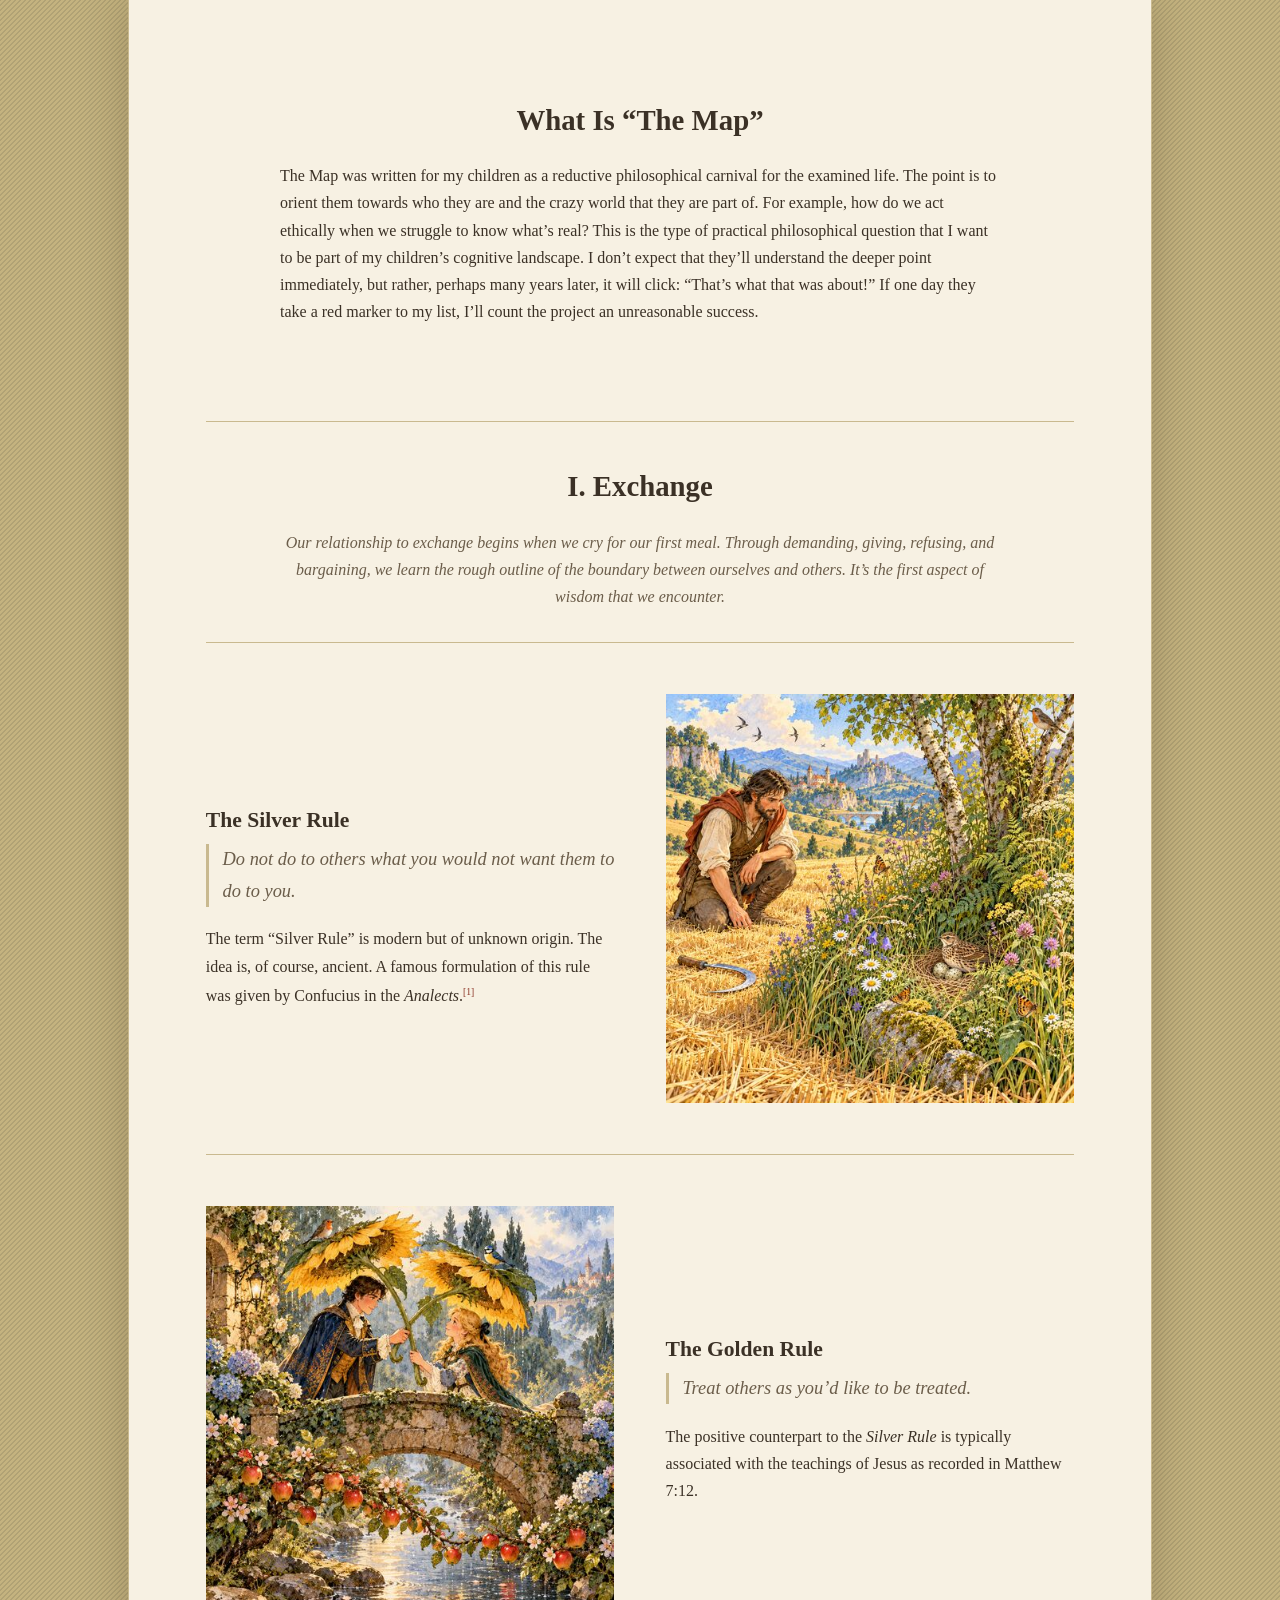
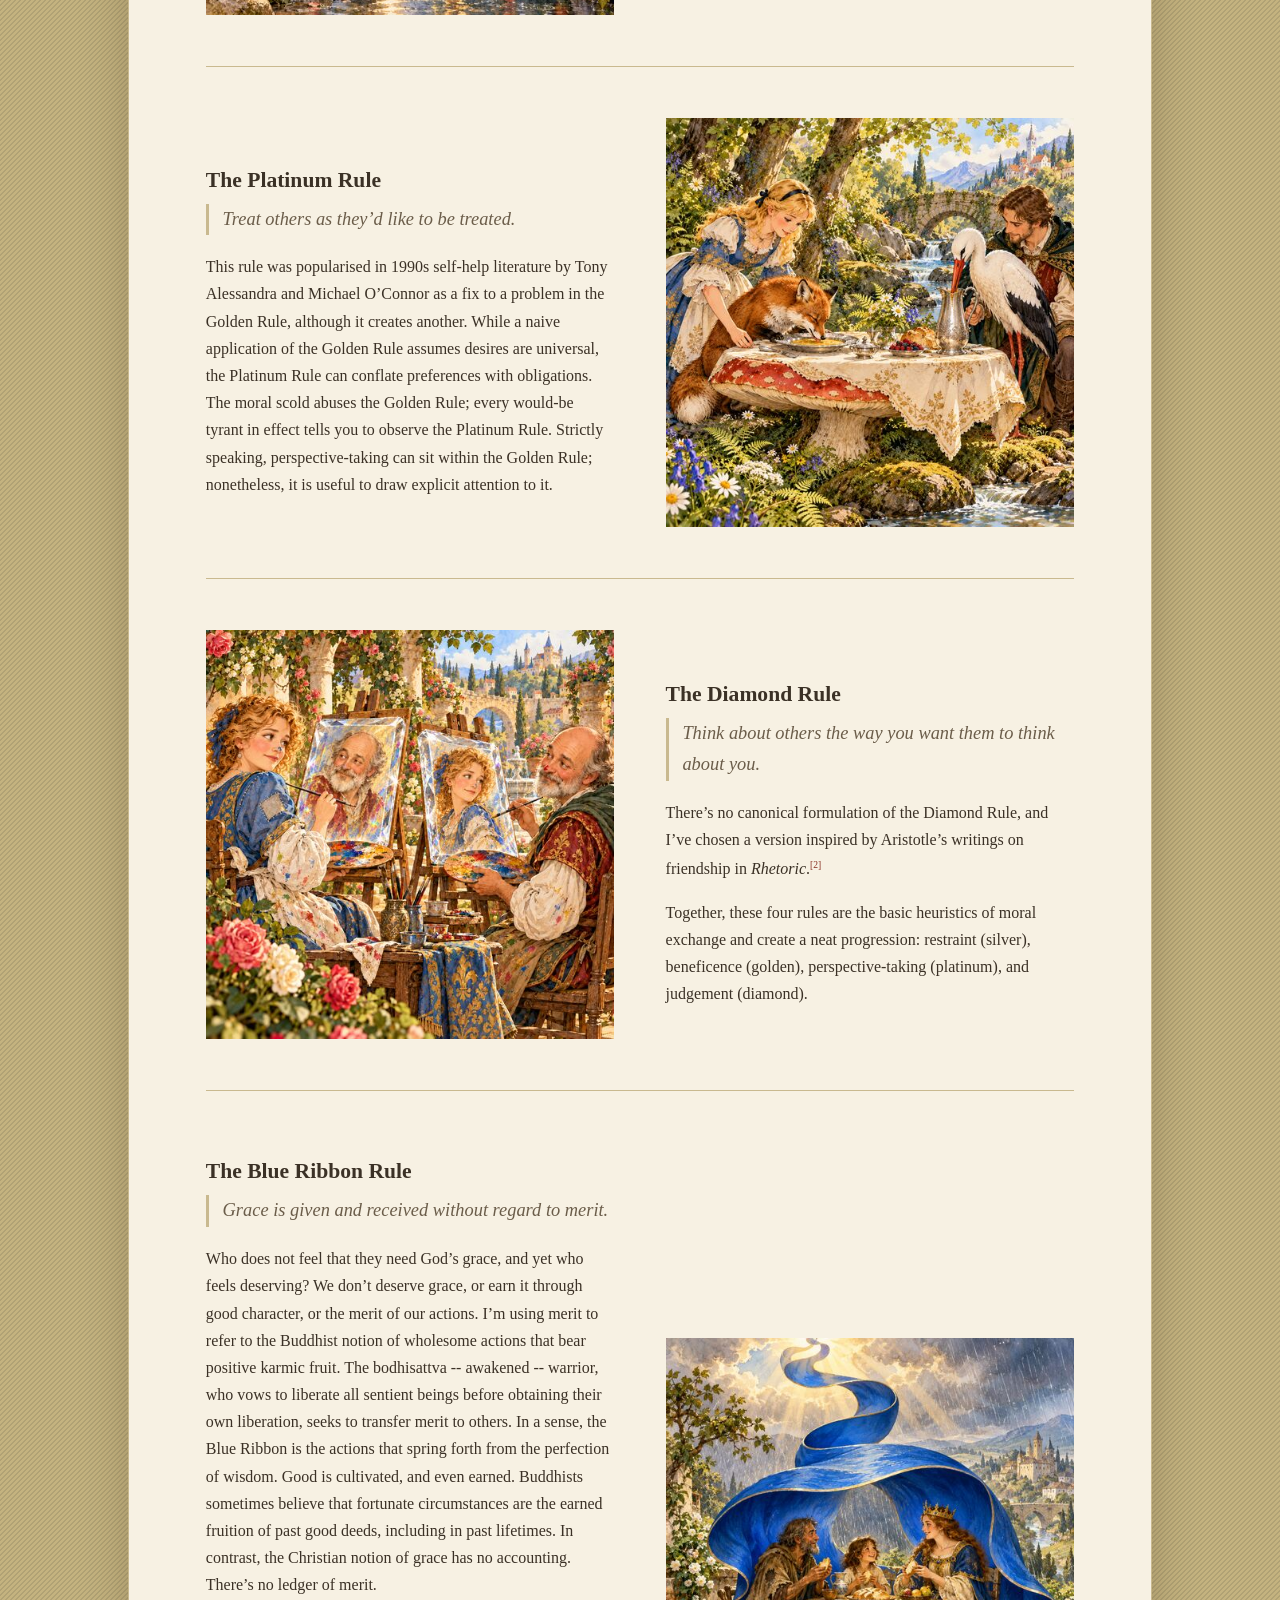
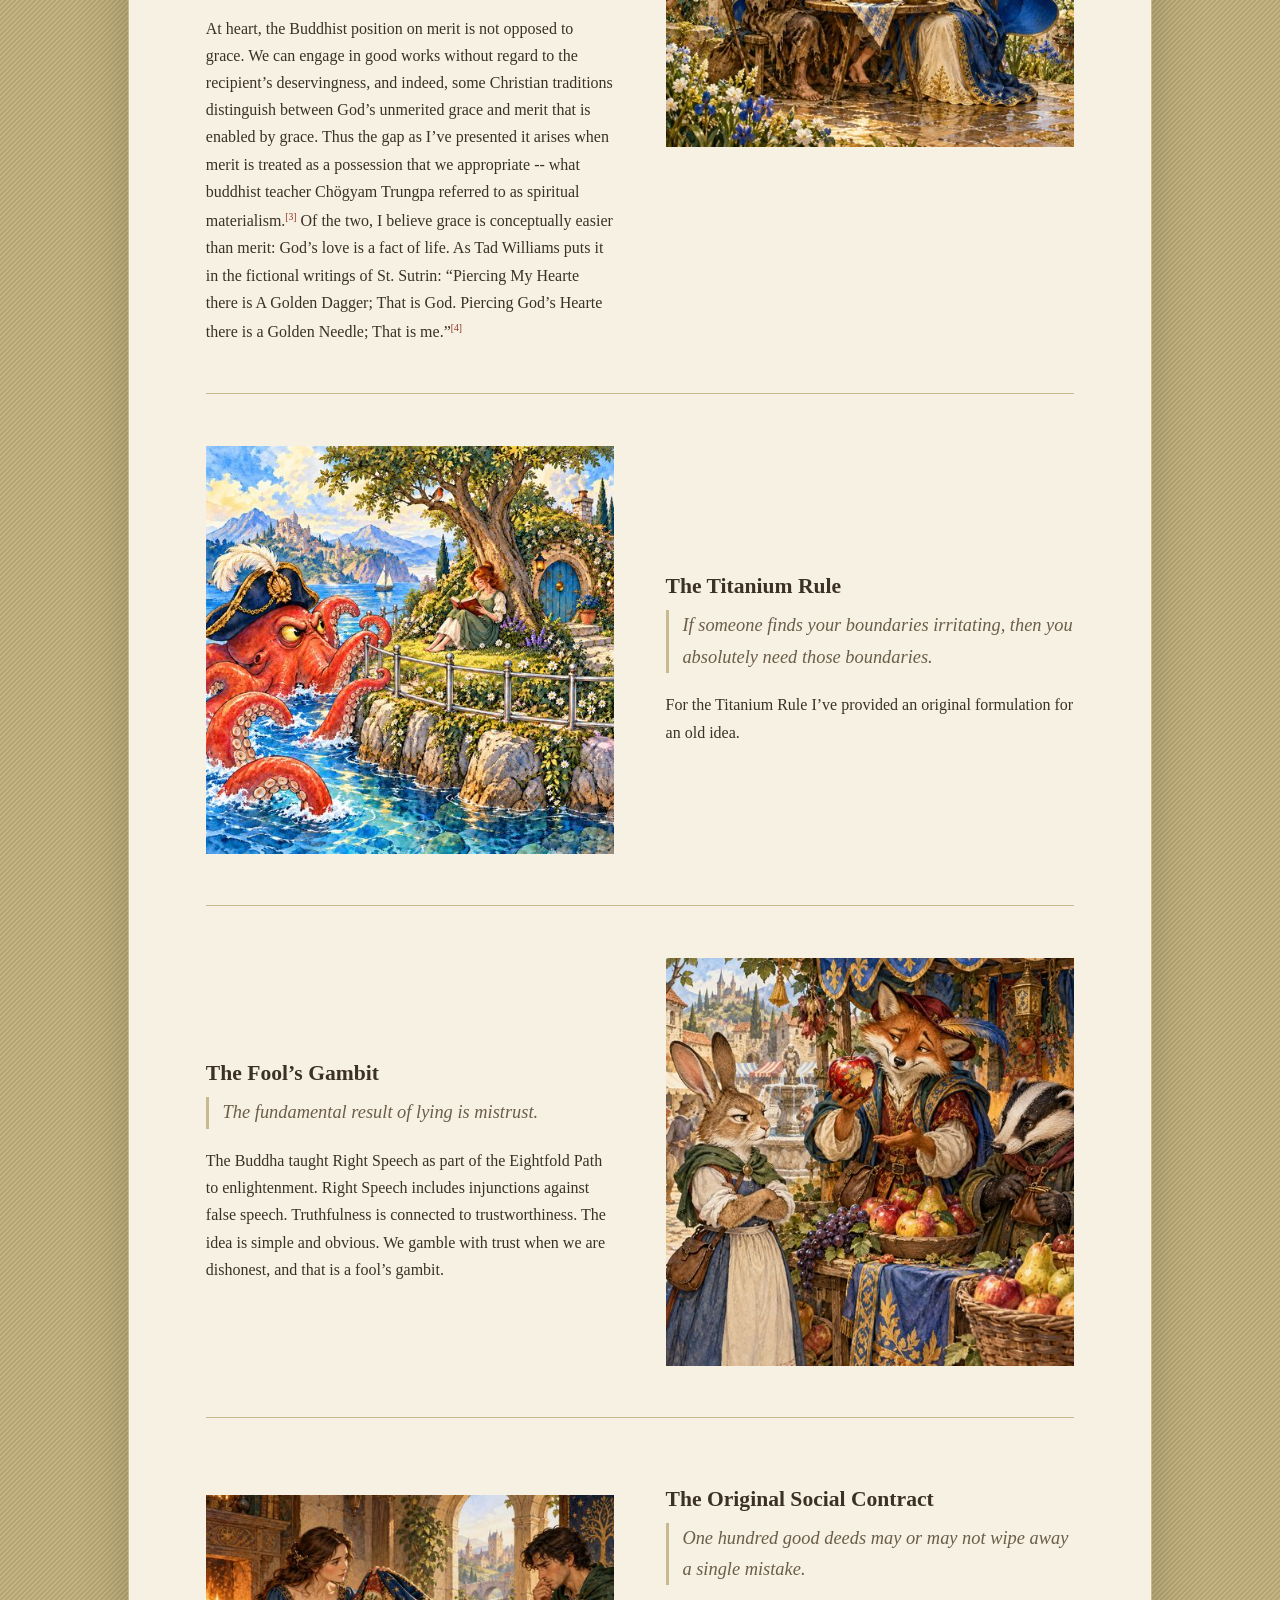
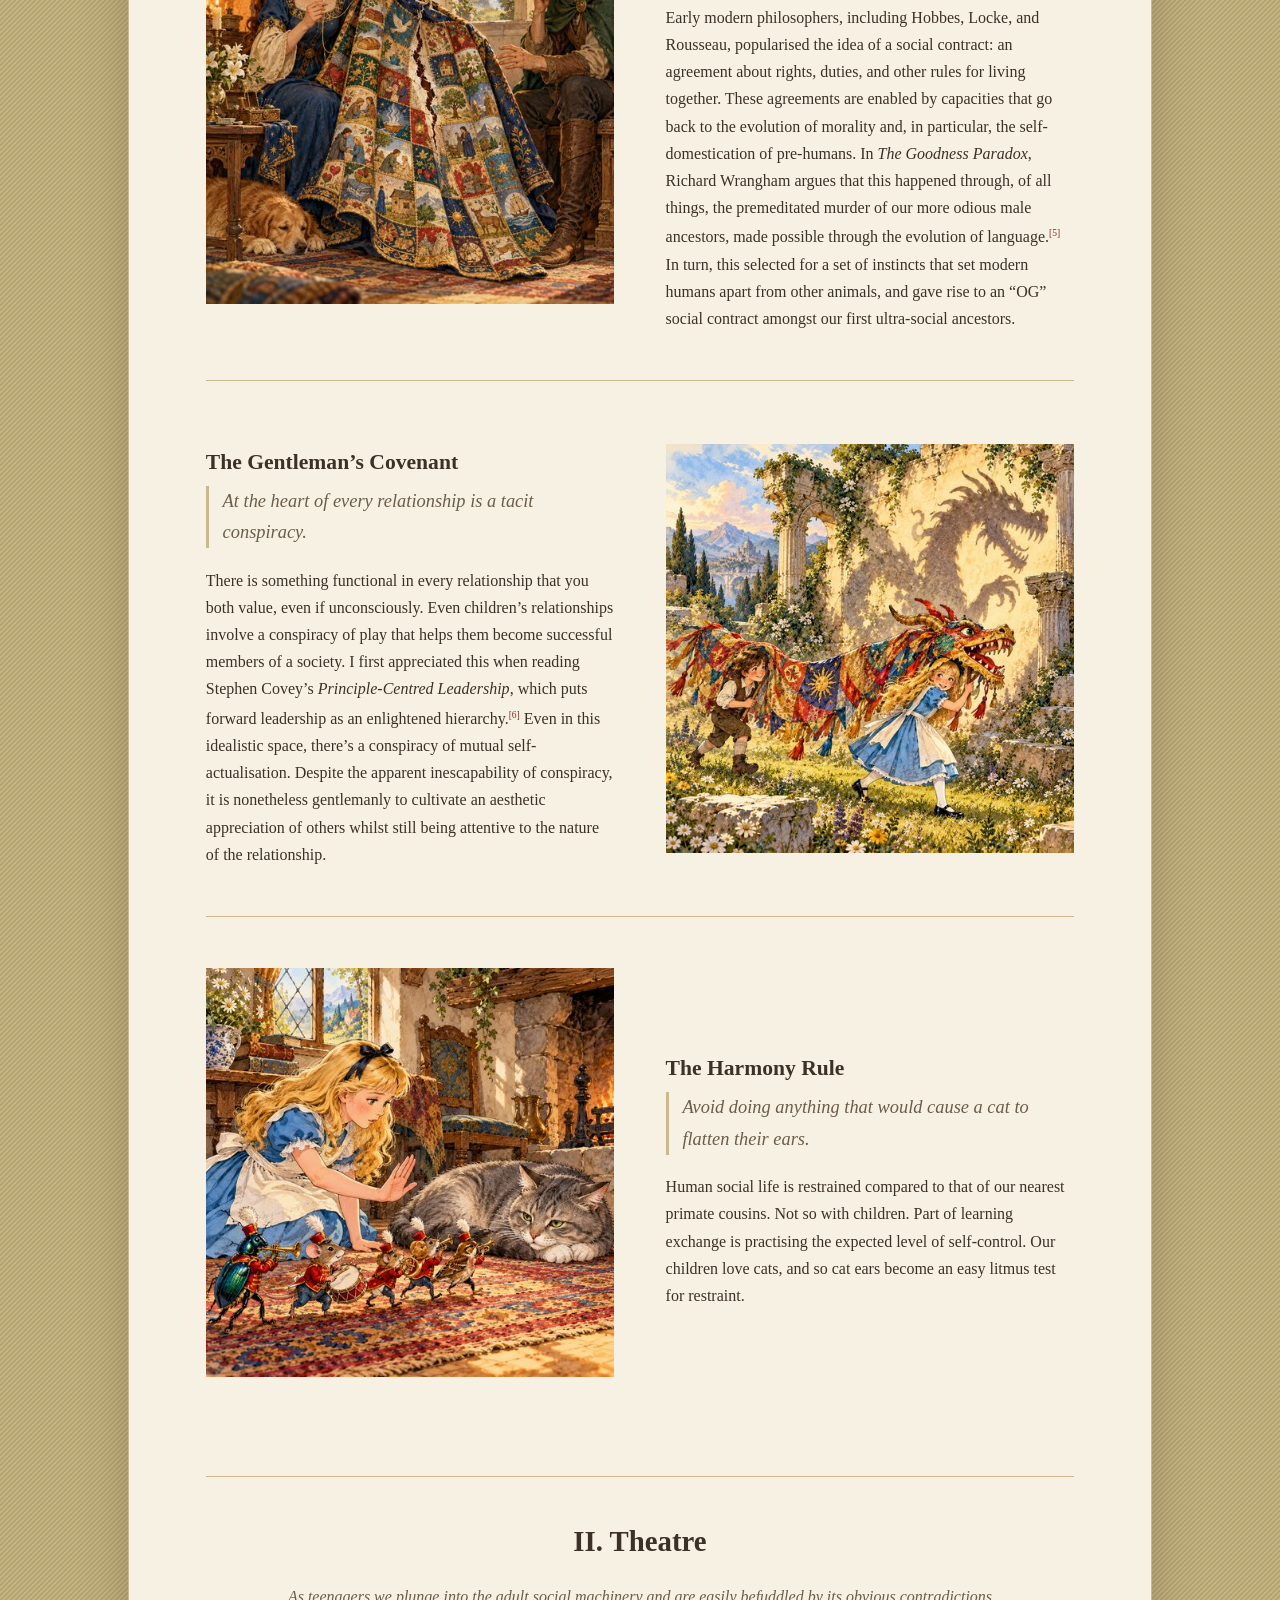
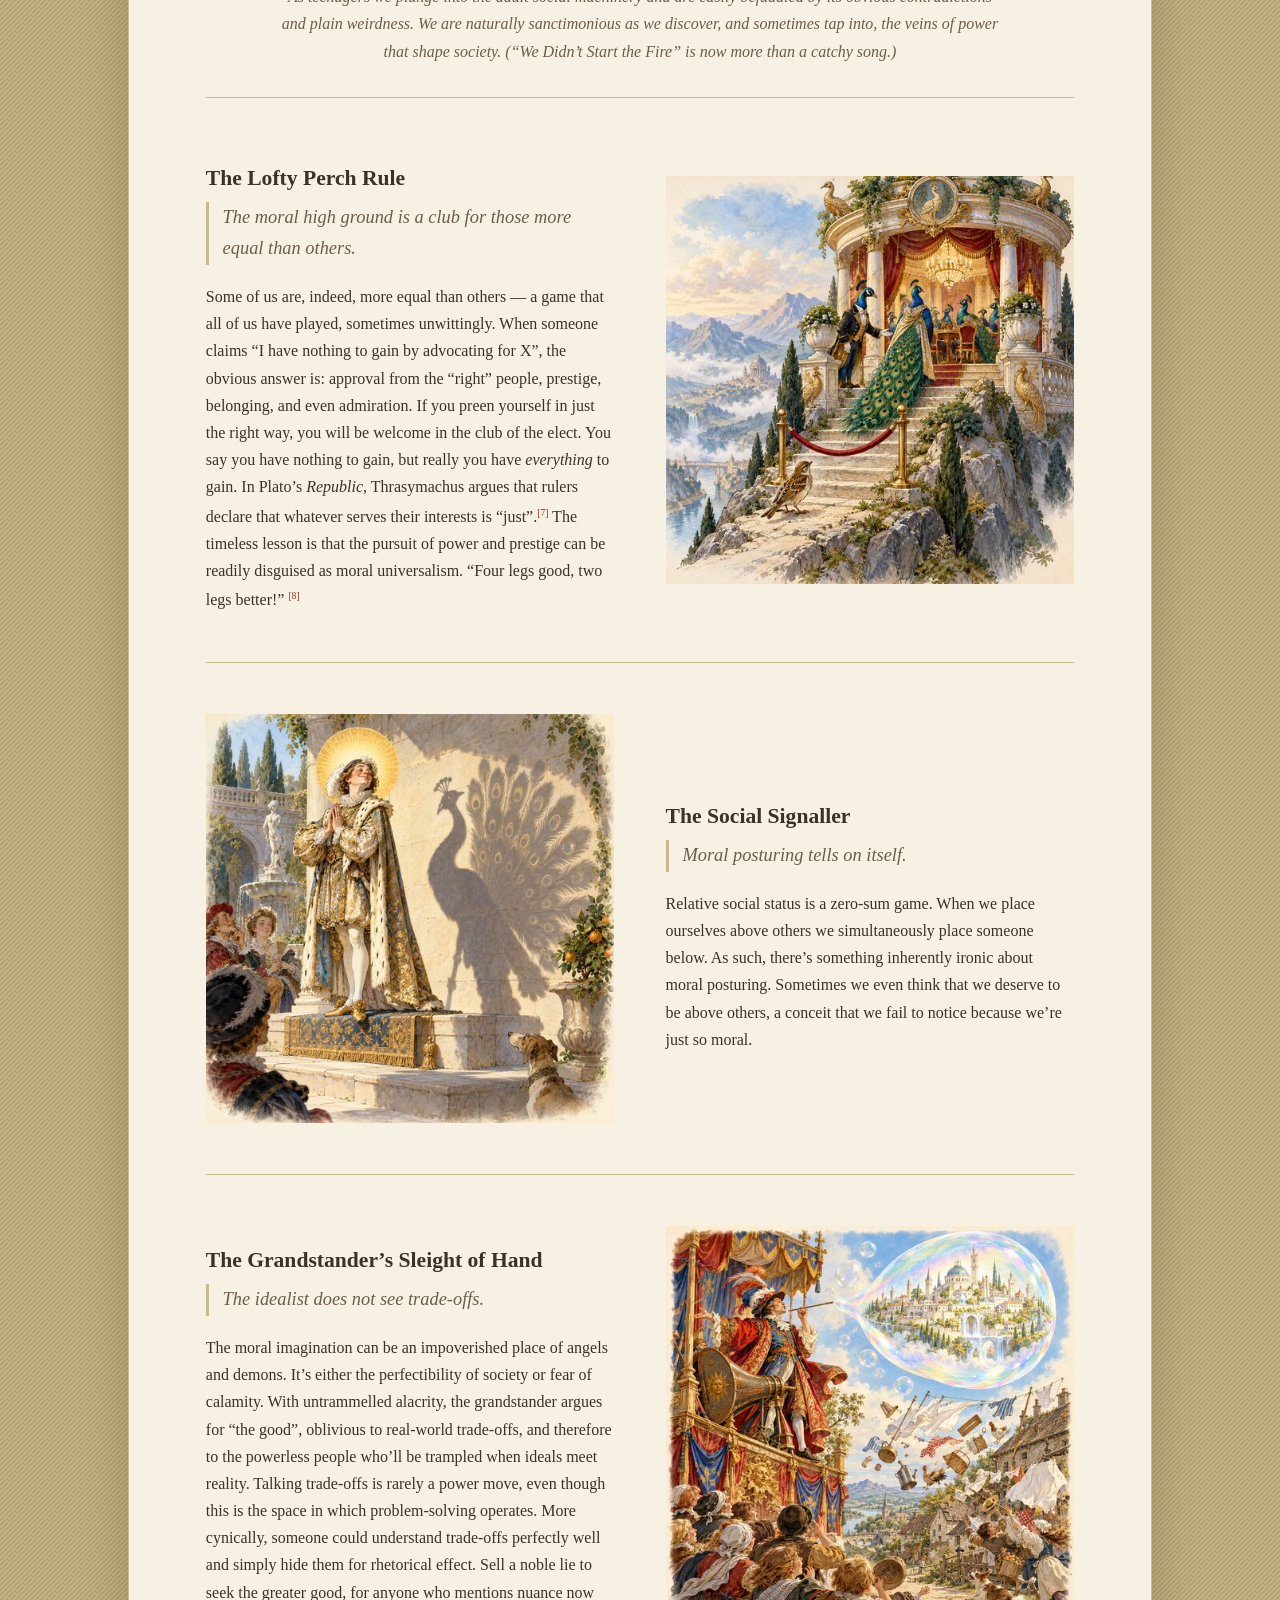
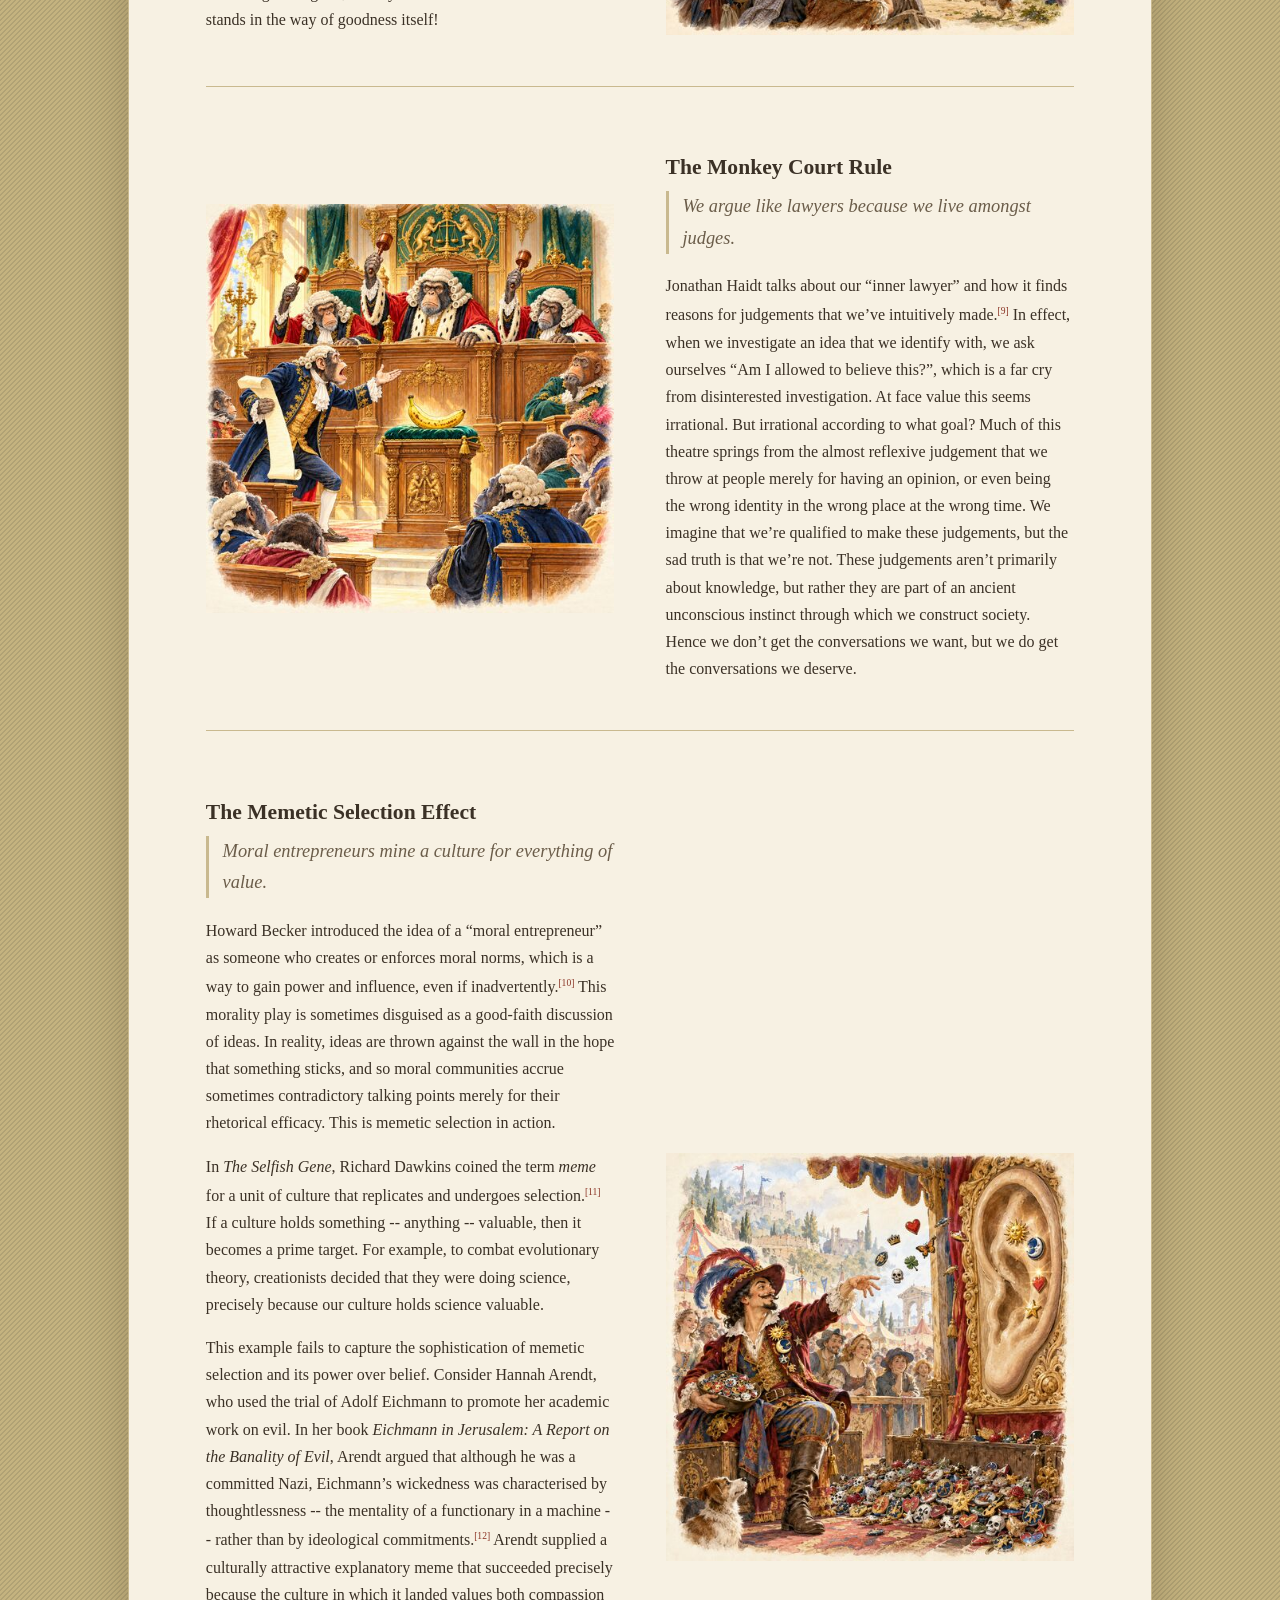
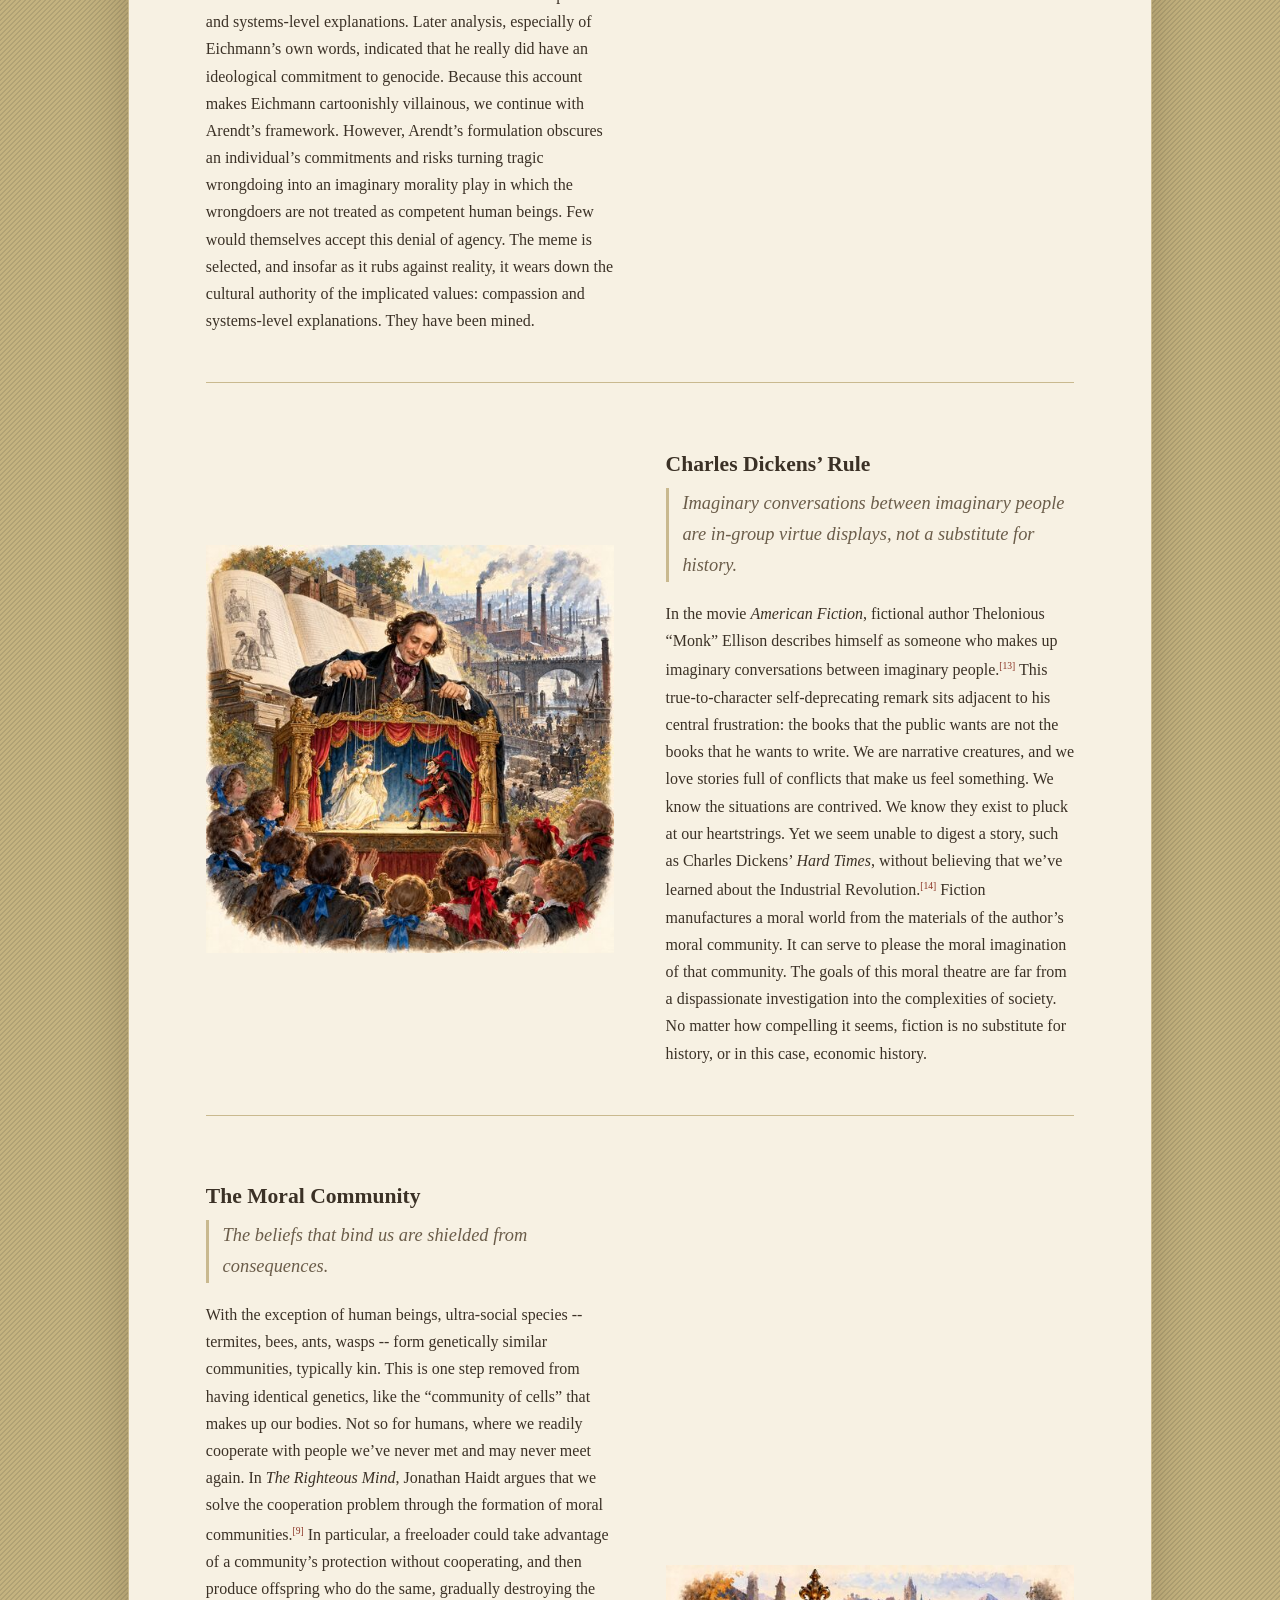
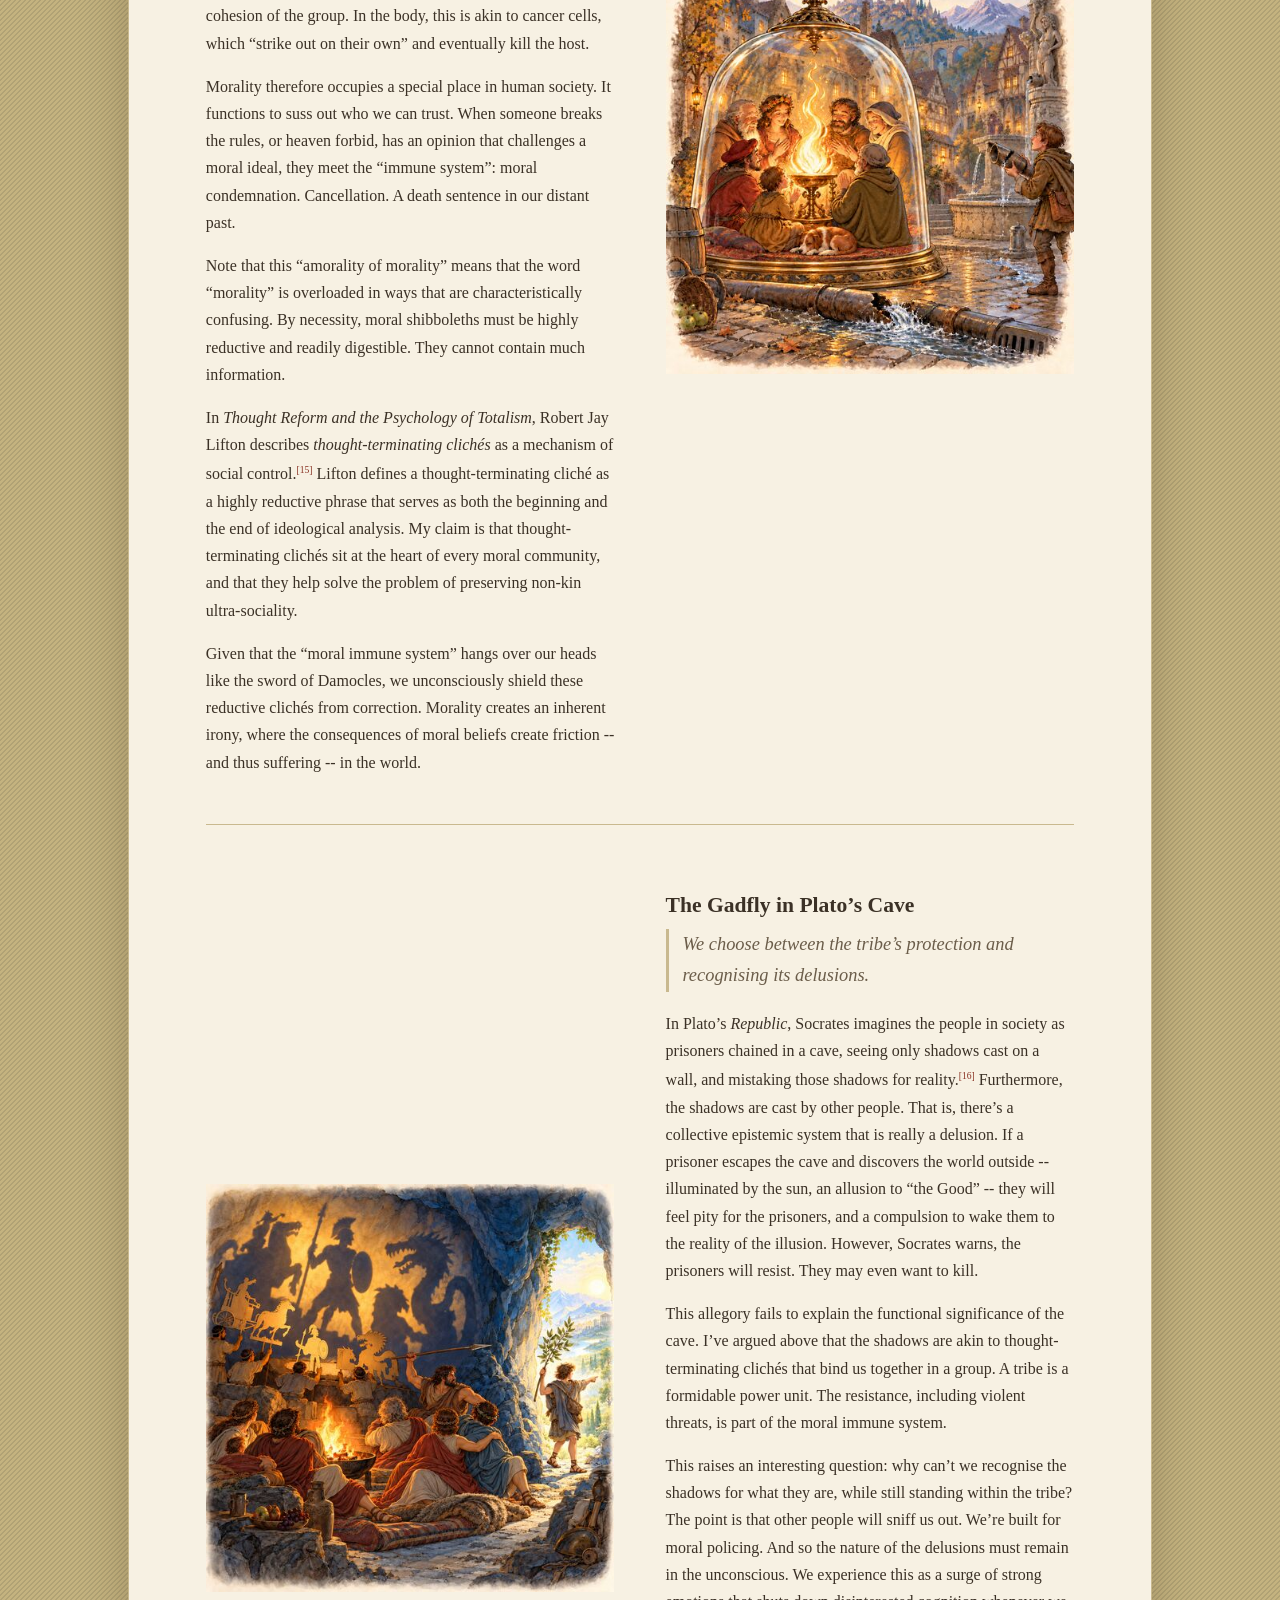
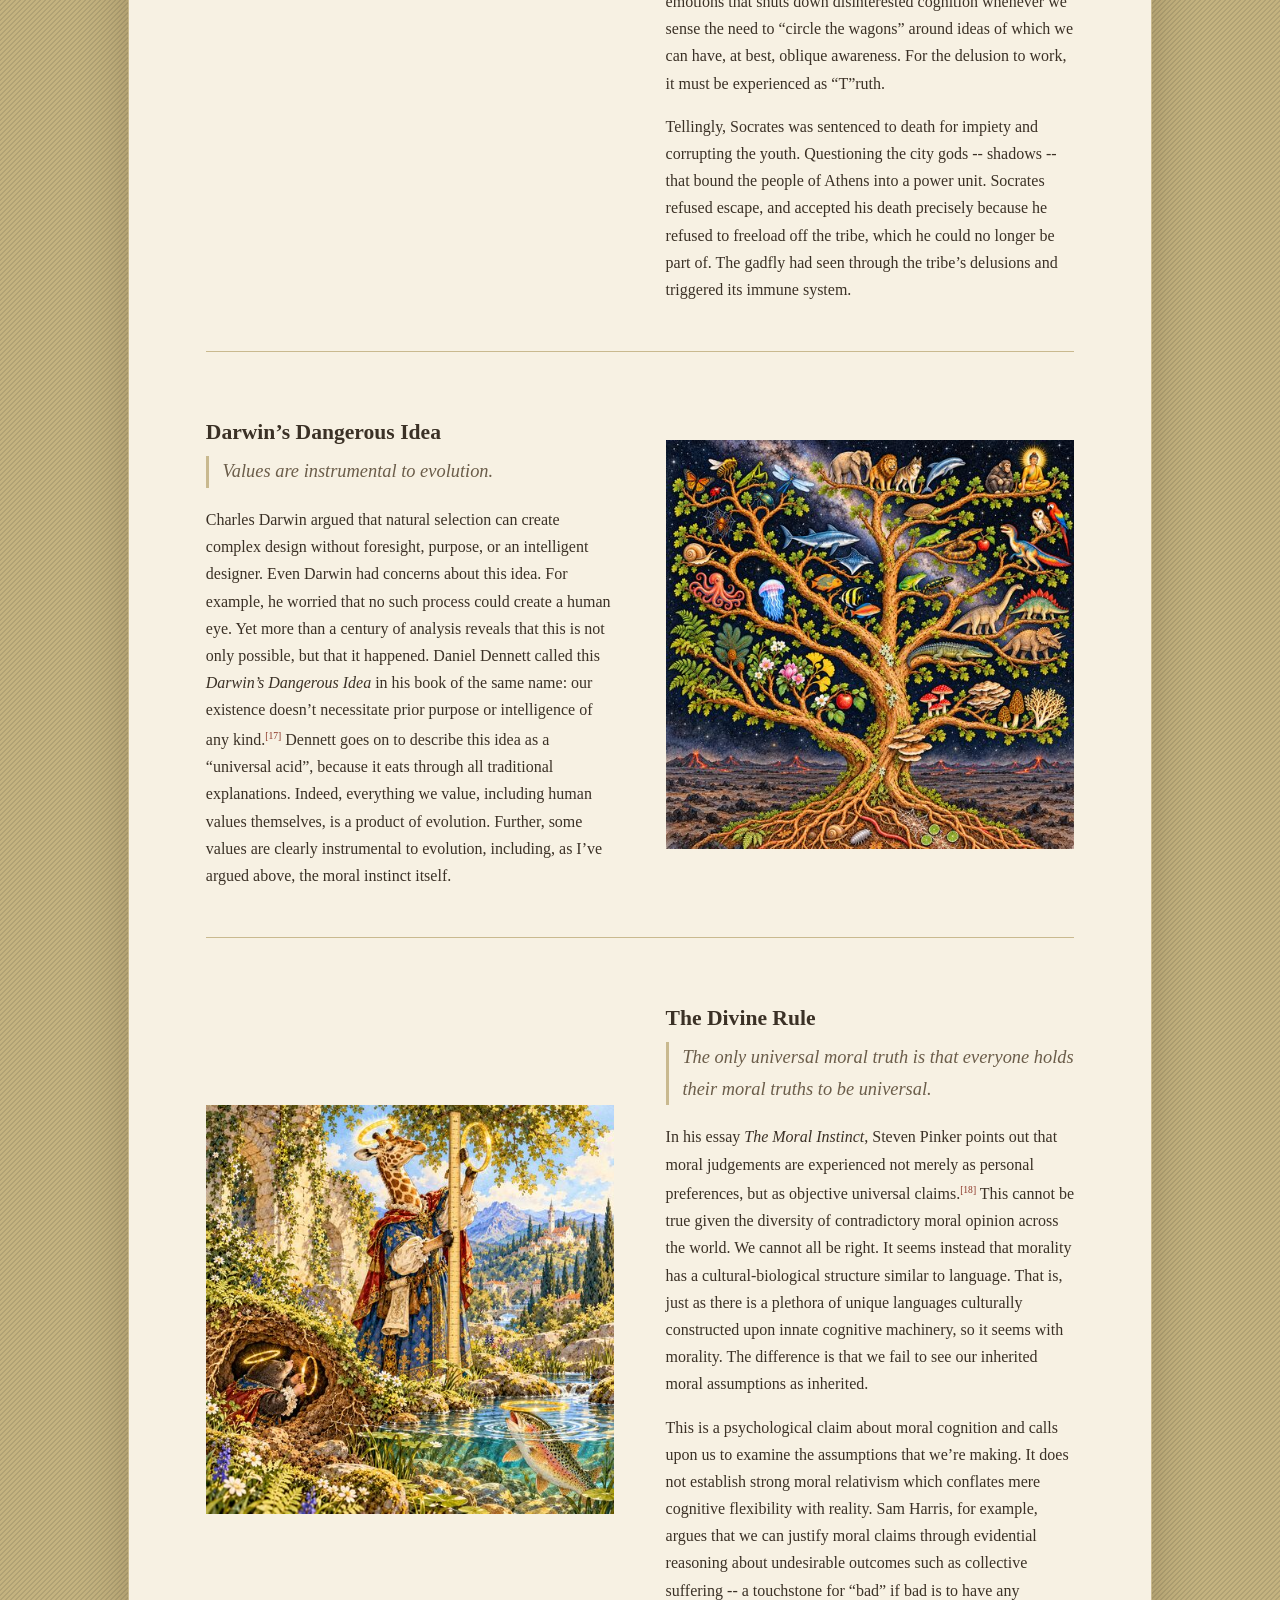
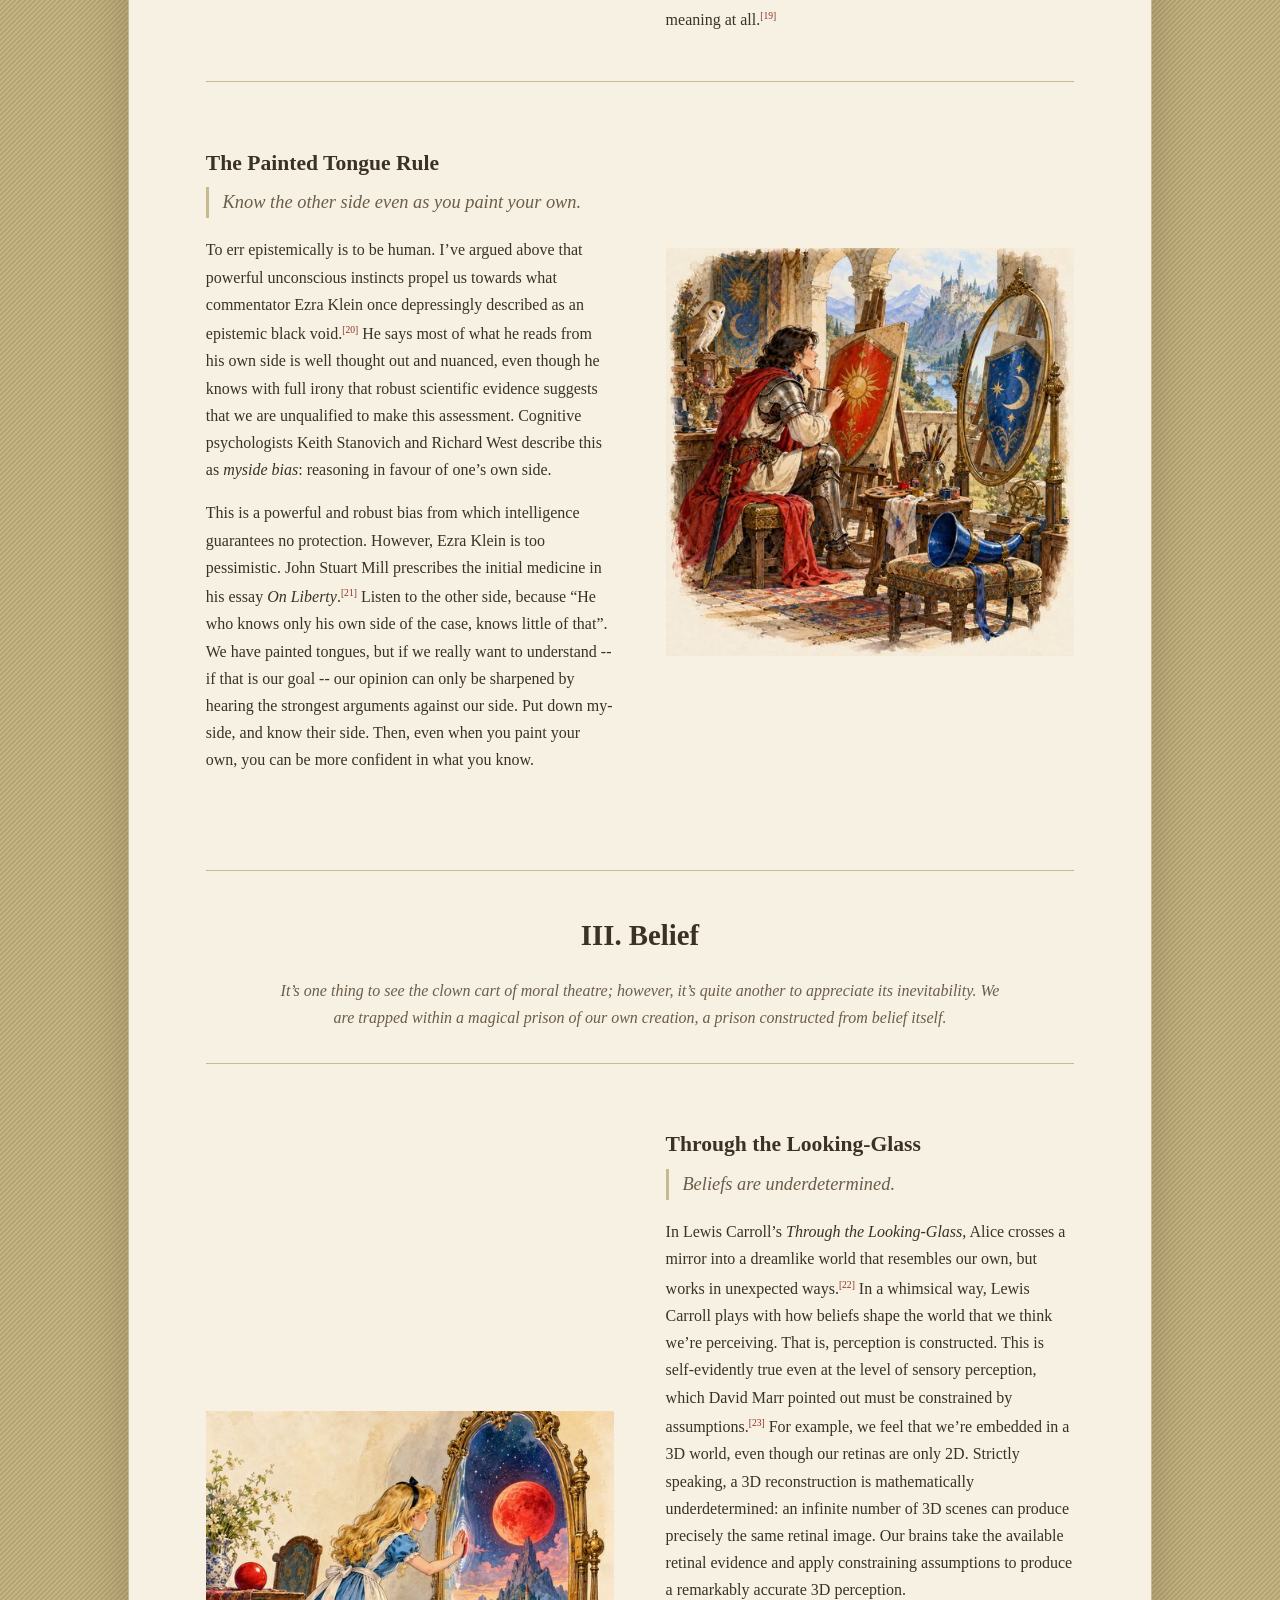
==== commit 0e8fbd52: "moved refs" ====
--- a/docs/the-map/index.html
+++ b/docs/the-map/index.html
@@ -21,14 +21,14 @@
 <section class="row">
   <div class="cell cell-text"><h4 class="rule-title">The Silver Rule</h4>
 <p class="rule-line">Do not do to others what you would not want them to do to you.</p>
-<div class="rule-body"><p>The term “Silver Rule” is modern but of unknown origin. The idea is, of course, ancient. A famous formulation of this rule was given by Confucius in the <em>Analects</em><sup class="cite"><a href="#ref-1" id="cite-ref-1-1">[1]</a></sup>.</p></div></div>
+<div class="rule-body"><p>The term “Silver Rule” is modern but of unknown origin. The idea is, of course, ancient. A famous formulation of this rule was given by Confucius in the <em>Analects</em>.<sup class="cite"><a href="#ref-1" id="cite-ref-1-1">[1]</a></sup></p></div></div>
   <div class="cell cell-image"><img src="images/Section-1/01-a-Exchange-Silver-Rule.jpg" alt="The Silver Rule"></div>
 </section>
 <section class="row">
   <div class="cell cell-image"><img src="images/Section-1/01-b-Exchange-Golden-Rule.jpg" alt="The Golden Rule"></div>
   <div class="cell cell-text"><h4 class="rule-title">The Golden Rule</h4>
 <p class="rule-line">Treat others as you’d like to be treated.</p>
-<div class="rule-body"><p>The positive counterpart to the _Silver Rule_ is typically associated with the teachings of Jesus as recorded in Matthew 7:12.</p></div></div>
+<div class="rule-body"><p>The positive counterpart to the <em>Silver Rule</em> is typically associated with the teachings of Jesus as recorded in Matthew 7:12.</p></div></div>
 </section>
 <section class="row">
   <div class="cell cell-text"><h4 class="rule-title">The Platinum Rule</h4>
@@ -40,14 +40,14 @@
   <div class="cell cell-image"><img src="images/Section-1/01-d-Exchange-Diamond-Rule.jpg" alt="The Diamond Rule"></div>
   <div class="cell cell-text"><h4 class="rule-title">The Diamond Rule</h4>
 <p class="rule-line">Think about others the way you want them to think about you.</p>
-<div class="rule-body"><p>There’s no canonical formulation of the Diamond Rule, and I’ve chosen a version inspired by Aristotle’s writings on friendship in <em>Rhetoric</em><sup class="cite"><a href="#ref-2" id="cite-ref-2-1">[2]</a></sup>.</p>
+<div class="rule-body"><p>There’s no canonical formulation of the Diamond Rule, and I’ve chosen a version inspired by Aristotle’s writings on friendship in <em>Rhetoric</em>.<sup class="cite"><a href="#ref-2" id="cite-ref-2-1">[2]</a></sup></p>
 <p>Together, these four rules are the basic heuristics of moral exchange and create a neat progression: restraint (silver), beneficence (golden), perspective-taking (platinum), and judgement (diamond).</p></div></div>
 </section>
 <section class="row">
   <div class="cell cell-text"><h4 class="rule-title">The Blue Ribbon Rule</h4>
 <p class="rule-line">Grace is given and received without regard to merit.</p>
-<div class="rule-body"><p>Who does not feel that they need God’s grace, and yet who feels deserving? We don’t earn grace through the merit of our actions. I’m using merit to refer to the Buddhist notion of wholesome actions that bear positive karmic fruit. The bodhisattva -- awakened -- warrior, who vows to liberate all sentient beings before obtaining their own liberation, seeks to transfer merit to others. In a sense, the Blue Ribbon is the actions that spring forth from the perfection of wisdom. Good is cultivated, and even earned. Buddhists sometimes believe that fortunate circumstances are the earned fruition of past good deeds, including in past lifetimes. In contrast, the Christian notion of grace has no accounting. There’s no ledger of merit.</p>
-<p>At heart, the Buddhist position on merit is not opposed to grace. We can engage in good works without regard to the recipient’s deservingness, and indeed, some Christian traditions distinguish between God’s unmerited grace and merit that is enabled by grace. Thus the gap as I’ve presented it arises when merit is treated as a possession that we appropriate -- what buddhist teacher Chögyam Trungpa referred to as spiritual materialism<sup class="cite"><a href="#ref-3" id="cite-ref-3-1">[3]</a></sup>. Of the two, I believe grace is conceptually easier than merit: God’s love is a fact of life. As Tad Williams puts it in the fictional writings of St. Sutrin: “Piercing My Hearte there is A Golden Dagger; That is God. Piercing God’s Hearte there is a Golden Needle; That is me<sup class="cite"><a href="#ref-4" id="cite-ref-4-1">[4]</a></sup>.”</p></div></div>
+<div class="rule-body"><p>Who does not feel that they need God’s grace, and yet who feels deserving? We don’t deserve grace, or earn it through good character, or the merit of our actions. I’m using merit to refer to the Buddhist notion of wholesome actions that bear positive karmic fruit. The bodhisattva -- awakened -- warrior, who vows to liberate all sentient beings before obtaining their own liberation, seeks to transfer merit to others. In a sense, the Blue Ribbon is the actions that spring forth from the perfection of wisdom. Good is cultivated, and even earned. Buddhists sometimes believe that fortunate circumstances are the earned fruition of past good deeds, including in past lifetimes. In contrast, the Christian notion of grace has no accounting. There’s no ledger of merit.</p>
+<p>At heart, the Buddhist position on merit is not opposed to grace. We can engage in good works without regard to the recipient’s deservingness, and indeed, some Christian traditions distinguish between God’s unmerited grace and merit that is enabled by grace. Thus the gap as I’ve presented it arises when merit is treated as a possession that we appropriate -- what buddhist teacher Chögyam Trungpa referred to as spiritual materialism.<sup class="cite"><a href="#ref-3" id="cite-ref-3-1">[3]</a></sup> Of the two, I believe grace is conceptually easier than merit: God’s love is a fact of life. As Tad Williams puts it in the fictional writings of St. Sutrin: “Piercing My Hearte there is A Golden Dagger; That is God. Piercing God’s Hearte there is a Golden Needle; That is me.”<sup class="cite"><a href="#ref-4" id="cite-ref-4-1">[4]</a></sup></p></div></div>
   <div class="cell cell-image"><img src="images/Section-1/02-Blue-Ribbon.jpg" alt="The Blue Ribbon Rule"></div>
 </section>
 <section class="row">
@@ -66,12 +66,12 @@
   <div class="cell cell-image"><img src="images/Section-1/05-Original-Social-Contract.jpg" alt="The Original Social Contract"></div>
   <div class="cell cell-text"><h4 class="rule-title">The Original Social Contract</h4>
 <p class="rule-line">One hundred good deeds may or may not wipe away a single mistake.</p>
-<div class="rule-body"><p>Early modern philosophers, including Hobbes, Locke, and Rousseau, popularised the idea of a social contract: an agreement about rights, duties, and other rules for living together. These agreements are enabled by capacities that go back to the evolution of morality and, in particular, the self-domestication of pre-humans. In <em>The Goodness Paradox</em>, Richard Wrangham argues that this happened through, of all things, the premeditated murder of our more odious male ancestors, made possible through the evolution of language<sup class="cite"><a href="#ref-5" id="cite-ref-5-1">[5]</a></sup>. In turn, this selected for a set of instincts that set modern humans apart from other animals, and gave rise to an “OG” social contract amongst our first ultra-social ancestors.</p></div></div>
+<div class="rule-body"><p>Early modern philosophers, including Hobbes, Locke, and Rousseau, popularised the idea of a social contract: an agreement about rights, duties, and other rules for living together. These agreements are enabled by capacities that go back to the evolution of morality and, in particular, the self-domestication of pre-humans. In <em>The Goodness Paradox</em>, Richard Wrangham argues that this happened through, of all things, the premeditated murder of our more odious male ancestors, made possible through the evolution of language.<sup class="cite"><a href="#ref-5" id="cite-ref-5-1">[5]</a></sup> In turn, this selected for a set of instincts that set modern humans apart from other animals, and gave rise to an “OG” social contract amongst our first ultra-social ancestors.</p></div></div>
 </section>
 <section class="row">
   <div class="cell cell-text"><h4 class="rule-title">The Gentleman’s Covenant</h4>
 <p class="rule-line">At the heart of every relationship is a tacit conspiracy.</p>
-<div class="rule-body"><p>There is something functional in every relationship that you both value, even if unconsciously. Even children’s relationships involve a conspiracy of play that helps them become successful members of a society. I first appreciated this when reading Stephen Covey’s <em>Principle-Centred Leadership</em>, which puts forward leadership as an enlightened hierarchy<sup class="cite"><a href="#ref-6" id="cite-ref-6-1">[6]</a></sup>. Even in this idealistic space, there’s a conspiracy of mutual self-actualisation. Despite the apparent inescapability of conspiracy, it is nonetheless gentlemanly to cultivate an aesthetic appreciation of others whilst still being attentive to the nature of the relationship.</p></div></div>
+<div class="rule-body"><p>There is something functional in every relationship that you both value, even if unconsciously. Even children’s relationships involve a conspiracy of play that helps them become successful members of a society. I first appreciated this when reading Stephen Covey’s <em>Principle-Centred Leadership</em>, which puts forward leadership as an enlightened hierarchy.<sup class="cite"><a href="#ref-6" id="cite-ref-6-1">[6]</a></sup> Even in this idealistic space, there’s a conspiracy of mutual self-actualisation. Despite the apparent inescapability of conspiracy, it is nonetheless gentlemanly to cultivate an aesthetic appreciation of others whilst still being attentive to the nature of the relationship.</p></div></div>
   <div class="cell cell-image"><img src="images/Section-1/06-Gentlemans-Covenant.jpg" alt="The Gentleman’s Covenant"></div>
 </section>
 <section class="row">
@@ -88,7 +88,7 @@
 <section class="row">
   <div class="cell cell-text"><h4 class="rule-title">The Lofty Perch Rule</h4>
 <p class="rule-line">The moral high ground is a club for those more equal than others.</p>
-<div class="rule-body"><p>Some of us are, indeed, more equal than others — a game that all of us have played, sometimes unwittingly. When someone claims “I have nothing to gain by advocating for X”, the obvious answer is: approval from the “right” people, prestige, belonging, and even admiration. If you preen yourself in just the right way, you will be welcome in the club of the elect. You say you have nothing to gain, but really you have <em>everything</em> to gain. In Plato’s <em>Republic</em>, Thrasymachus argues that rulers declare that whatever serves their interests is “just”<sup class="cite"><a href="#ref-7" id="cite-ref-7-1">[7]</a></sup>. The timeless lesson is that the pursuit of power and prestige can be readily disguised as moral universalism. “Four legs good, two legs better!” <sup class="cite"><a href="#ref-8" id="cite-ref-8-1">[8]</a></sup></p></div></div>
+<div class="rule-body"><p>Some of us are, indeed, more equal than others — a game that all of us have played, sometimes unwittingly. When someone claims “I have nothing to gain by advocating for X”, the obvious answer is: approval from the “right” people, prestige, belonging, and even admiration. If you preen yourself in just the right way, you will be welcome in the club of the elect. You say you have nothing to gain, but really you have <em>everything</em> to gain. In Plato’s <em>Republic</em>, Thrasymachus argues that rulers declare that whatever serves their interests is “just”.<sup class="cite"><a href="#ref-7" id="cite-ref-7-1">[7]</a></sup> The timeless lesson is that the pursuit of power and prestige can be readily disguised as moral universalism. “Four legs good, two legs better!” <sup class="cite"><a href="#ref-8" id="cite-ref-8-1">[8]</a></sup></p></div></div>
   <div class="cell cell-image"><img src="images/Section-2/01-lofty-perch.jpg" alt="The Lofty Perch Rule"></div>
 </section>
 <section class="row">
@@ -107,29 +107,29 @@
   <div class="cell cell-image"><img src="images/Section-2/04-monkey-court.jpg" alt="The Monkey Court Rule"></div>
   <div class="cell cell-text"><h4 class="rule-title">The Monkey Court Rule</h4>
 <p class="rule-line">We argue like lawyers because we live amongst judges.</p>
-<div class="rule-body"><p>Jonathan Haidt talks about our “inner lawyer” and how it finds reasons for judgements that we’ve intuitively made<sup class="cite"><a href="#ref-9" id="cite-ref-9-1">[9]</a></sup>. In effect, when we investigate an idea that we identify with, we ask ourselves “Am I allowed to believe this?”, which is a far cry from disinterested investigation. At face value this seems irrational. But irrational according to what goal? Much of this theatre springs from the almost reflexive judgement that we throw at people merely for having an opinion, or even being the wrong identity in the wrong place at the wrong time. We imagine that we’re qualified to make these judgements, but the sad truth is that we’re not. These judgements aren’t primarily about knowledge, but rather they are part of an ancient unconscious instinct through which we construct society. Hence we don’t get the conversations we want, but we do get the conversations we deserve.</p></div></div>
+<div class="rule-body"><p>Jonathan Haidt talks about our “inner lawyer” and how it finds reasons for judgements that we’ve intuitively made.<sup class="cite"><a href="#ref-9" id="cite-ref-9-1">[9]</a></sup> In effect, when we investigate an idea that we identify with, we ask ourselves “Am I allowed to believe this?”, which is a far cry from disinterested investigation. At face value this seems irrational. But irrational according to what goal? Much of this theatre springs from the almost reflexive judgement that we throw at people merely for having an opinion, or even being the wrong identity in the wrong place at the wrong time. We imagine that we’re qualified to make these judgements, but the sad truth is that we’re not. These judgements aren’t primarily about knowledge, but rather they are part of an ancient unconscious instinct through which we construct society. Hence we don’t get the conversations we want, but we do get the conversations we deserve.</p></div></div>
 </section>
 <section class="row">
   <div class="cell cell-text"><h4 class="rule-title">The Memetic Selection Effect</h4>
 <p class="rule-line">Moral entrepreneurs mine a culture for everything of value.</p>
-<div class="rule-body"><p>Howard Becker introduced the idea of a “moral entrepreneur” as someone who creates or enforces moral norms, which is a way to gain power and influence, even if inadvertently<sup class="cite"><a href="#ref-10" id="cite-ref-10-1">[10]</a></sup>. This morality play is sometimes disguised as a good-faith discussion of ideas. In reality, ideas are thrown against the wall in the hope that something sticks, and so moral communities accrue sometimes contradictory talking points merely for their rhetorical efficacy. This is memetic selection in action.</p>
-<p>In <em>The Selfish Gene</em>, Richard Dawkins coined the term <em>meme</em> for a unit of culture that replicates and undergoes selection<sup class="cite"><a href="#ref-11" id="cite-ref-11-1">[11]</a></sup>. If a culture holds something -- anything -- valuable, then it becomes a prime target. For example, to combat evolutionary theory, creationists decided that they were doing science, precisely because our culture holds science valuable.</p>
-<p>This example fails to capture the sophistication of memetic selection and its power over belief. Consider Hannah Arendt, who used the trial of Adolf Eichmann to promote her academic work on evil. In her book <em>Eichmann in Jerusalem: A Report on the Banality of Evil</em>, Arendt argued that although he was a committed Nazi, Eichmann’s wickedness was characterised by thoughtlessness -- the mentality of a functionary in a machine -- rather than by ideological commitments<sup class="cite"><a href="#ref-12" id="cite-ref-12-1">[12]</a></sup>. Arendt supplied a culturally attractive explanatory meme that succeeded precisely because the culture in which it landed values both compassion and systems-level explanations. Later analysis, especially of Eichmann’s own words, indicated that he really did have an ideological commitment to genocide. Because this account makes Eichmann cartoonishly villainous, we continue with Arendt’s framework. However, Arendt’s formulation obscures an individual’s commitments and risks turning tragic wrongdoing into an imaginary morality play in which the wrongdoers are not treated as competent human beings. Few would themselves accept this denial of agency. The meme is selected, and insofar as it rubs against reality, it wears down the cultural authority of the implicated values: compassion and systems-level explanations. They have been mined.</p></div></div>
+<div class="rule-body"><p>Howard Becker introduced the idea of a “moral entrepreneur” as someone who creates or enforces moral norms, which is a way to gain power and influence, even if inadvertently.<sup class="cite"><a href="#ref-10" id="cite-ref-10-1">[10]</a></sup> This morality play is sometimes disguised as a good-faith discussion of ideas. In reality, ideas are thrown against the wall in the hope that something sticks, and so moral communities accrue sometimes contradictory talking points merely for their rhetorical efficacy. This is memetic selection in action.</p>
+<p>In <em>The Selfish Gene</em>, Richard Dawkins coined the term <em>meme</em> for a unit of culture that replicates and undergoes selection.<sup class="cite"><a href="#ref-11" id="cite-ref-11-1">[11]</a></sup> If a culture holds something -- anything -- valuable, then it becomes a prime target. For example, to combat evolutionary theory, creationists decided that they were doing science, precisely because our culture holds science valuable.</p>
+<p>This example fails to capture the sophistication of memetic selection and its power over belief. Consider Hannah Arendt, who used the trial of Adolf Eichmann to promote her academic work on evil. In her book <em>Eichmann in Jerusalem: A Report on the Banality of Evil</em>, Arendt argued that although he was a committed Nazi, Eichmann’s wickedness was characterised by thoughtlessness -- the mentality of a functionary in a machine -- rather than by ideological commitments.<sup class="cite"><a href="#ref-12" id="cite-ref-12-1">[12]</a></sup> Arendt supplied a culturally attractive explanatory meme that succeeded precisely because the culture in which it landed values both compassion and systems-level explanations. Later analysis, especially of Eichmann’s own words, indicated that he really did have an ideological commitment to genocide. Because this account makes Eichmann cartoonishly villainous, we continue with Arendt’s framework. However, Arendt’s formulation obscures an individual’s commitments and risks turning tragic wrongdoing into an imaginary morality play in which the wrongdoers are not treated as competent human beings. Few would themselves accept this denial of agency. The meme is selected, and insofar as it rubs against reality, it wears down the cultural authority of the implicated values: compassion and systems-level explanations. They have been mined.</p></div></div>
   <div class="cell cell-image"><img src="images/Section-2/05-memetic-selection-effect.jpg" alt="The Memetic Selection Effect"></div>
 </section>
 <section class="row">
   <div class="cell cell-image"><img src="images/Section-2/06-charles-dickens.jpg" alt="Charles Dickens’ Rule"></div>
   <div class="cell cell-text"><h4 class="rule-title">Charles Dickens’ Rule</h4>
 <p class="rule-line">Imaginary conversations between imaginary people are in-group virtue displays, not a substitute for history.</p>
-<div class="rule-body"><p>In the movie <em>American Fiction</em>, fictional author Thelonious “Monk” Ellison describes himself as someone who makes up imaginary conversations between imaginary people<sup class="cite"><a href="#ref-13" id="cite-ref-13-1">[13]</a></sup>. This true-to-character self-deprecating remark sits adjacent to his central frustration: the books that the public wants are not the books that he wants to write. We are narrative creatures, and we love stories full of conflicts that make us feel something. We know the situations are contrived. We know they exist to pluck at our heartstrings. Yet we seem unable to digest a story, such as Charles Dickens’ <em>Hard Times</em>, without believing that we’ve learned about the Industrial Revolution<sup class="cite"><a href="#ref-14" id="cite-ref-14-1">[14]</a></sup>. Fiction manufactures a moral world from the materials of the author’s moral community. It can serve to please the moral imagination of that community. The goals of this moral theatre are far from a dispassionate investigation into the complexities of society. No matter how compelling it seems, fiction is no substitute for history, or in this case, economic history.</p></div></div>
+<div class="rule-body"><p>In the movie <em>American Fiction</em>, fictional author Thelonious “Monk” Ellison describes himself as someone who makes up imaginary conversations between imaginary people.<sup class="cite"><a href="#ref-13" id="cite-ref-13-1">[13]</a></sup> This true-to-character self-deprecating remark sits adjacent to his central frustration: the books that the public wants are not the books that he wants to write. We are narrative creatures, and we love stories full of conflicts that make us feel something. We know the situations are contrived. We know they exist to pluck at our heartstrings. Yet we seem unable to digest a story, such as Charles Dickens’ <em>Hard Times</em>, without believing that we’ve learned about the Industrial Revolution.<sup class="cite"><a href="#ref-14" id="cite-ref-14-1">[14]</a></sup> Fiction manufactures a moral world from the materials of the author’s moral community. It can serve to please the moral imagination of that community. The goals of this moral theatre are far from a dispassionate investigation into the complexities of society. No matter how compelling it seems, fiction is no substitute for history, or in this case, economic history.</p></div></div>
 </section>
 <section class="row">
   <div class="cell cell-text"><h4 class="rule-title">The Moral Community</h4>
 <p class="rule-line">The beliefs that bind us are shielded from consequences.</p>
-<div class="rule-body"><p>With the exception of human beings, ultra-social species -- termites, bees, ants, wasps -- form genetically similar communities, typically kin. This is one step removed from having identical genetics, like the “community of cells” that makes up our bodies. Not so for humans, where we readily cooperate with people we’ve never met and may never meet again. In <em>The Righteous Mind</em>, Jonathan Haidt argues that we solve the cooperation problem through the formation of moral communities<sup class="cite"><a href="#ref-9" id="cite-ref-9-2">[9]</a></sup>. In particular, a freeloader could take advantage of a community’s protection without cooperating, and then produce offspring who do the same, gradually destroying the cohesion of the group. In the body, this is akin to cancer cells, which “strike out on their own” and eventually kill the host.</p>
+<div class="rule-body"><p>With the exception of human beings, ultra-social species -- termites, bees, ants, wasps -- form genetically similar communities, typically kin. This is one step removed from having identical genetics, like the “community of cells” that makes up our bodies. Not so for humans, where we readily cooperate with people we’ve never met and may never meet again. In <em>The Righteous Mind</em>, Jonathan Haidt argues that we solve the cooperation problem through the formation of moral communities.<sup class="cite"><a href="#ref-9" id="cite-ref-9-2">[9]</a></sup> In particular, a freeloader could take advantage of a community’s protection without cooperating, and then produce offspring who do the same, gradually destroying the cohesion of the group. In the body, this is akin to cancer cells, which “strike out on their own” and eventually kill the host.</p>
 <p>Morality therefore occupies a special place in human society. It functions to suss out who we can trust. When someone breaks the rules, or heaven forbid, has an opinion that challenges a moral ideal, they meet the “immune system”: moral condemnation. Cancellation. A death sentence in our distant past.</p>
 <p>Note that this “amorality of morality” means that the word “morality” is overloaded in ways that are characteristically confusing. By necessity, moral shibboleths must be highly reductive and readily digestible. They cannot contain much information.</p>
-<p>In <em>Thought Reform and the Psychology of Totalism</em>, Robert Jay Lifton describes <em>thought-terminating clichés</em> as a mechanism of social control<sup class="cite"><a href="#ref-15" id="cite-ref-15-1">[15]</a></sup>. Lifton defines a thought-terminating cliché as a highly reductive phrase that serves as both the beginning and the end of ideological analysis. My claim is that thought-terminating clichés sit at the heart of every moral community, and that they help solve the problem of preserving non-kin ultra-sociality.</p>
+<p>In <em>Thought Reform and the Psychology of Totalism</em>, Robert Jay Lifton describes <em>thought-terminating clichés</em> as a mechanism of social control.<sup class="cite"><a href="#ref-15" id="cite-ref-15-1">[15]</a></sup> Lifton defines a thought-terminating cliché as a highly reductive phrase that serves as both the beginning and the end of ideological analysis. My claim is that thought-terminating clichés sit at the heart of every moral community, and that they help solve the problem of preserving non-kin ultra-sociality.</p>
 <p>Given that the “moral immune system” hangs over our heads like the sword of Damocles, we unconsciously shield these reductive clichés from correction. Morality creates an inherent irony, where the consequences of moral beliefs create friction -- and thus suffering -- in the world.</p></div></div>
   <div class="cell cell-image"><img src="images/Section-2/07-moral-community.jpg" alt="The Moral Community"></div>
 </section>
@@ -137,7 +137,7 @@
   <div class="cell cell-image"><img src="images/Section-2/08-gadfly-in-platos-cave.jpg" alt="The Gadfly in Plato’s Cave"></div>
   <div class="cell cell-text"><h4 class="rule-title">The Gadfly in Plato’s Cave</h4>
 <p class="rule-line">We choose between the tribe’s protection and recognising its delusions.</p>
-<div class="rule-body"><p>In Plato’s <em>Republic</em>, Socrates imagines the people in society as prisoners chained in a cave, seeing only shadows cast on a wall, and mistaking those shadows for reality<sup class="cite"><a href="#ref-16" id="cite-ref-16-1">[16]</a></sup>. Furthermore, the shadows are cast by other people. That is, there’s a collective epistemic system that is really a delusion. If a prisoner escapes the cave and discovers the world outside -- illuminated by the sun, an allusion to “the Good” -- they will feel pity for the prisoners, and a compulsion to wake them to the reality of the illusion. However, Socrates warns, the prisoners will resist. They may even want to kill.</p>
+<div class="rule-body"><p>In Plato’s <em>Republic</em>, Socrates imagines the people in society as prisoners chained in a cave, seeing only shadows cast on a wall, and mistaking those shadows for reality.<sup class="cite"><a href="#ref-16" id="cite-ref-16-1">[16]</a></sup> Furthermore, the shadows are cast by other people. That is, there’s a collective epistemic system that is really a delusion. If a prisoner escapes the cave and discovers the world outside -- illuminated by the sun, an allusion to “the Good” -- they will feel pity for the prisoners, and a compulsion to wake them to the reality of the illusion. However, Socrates warns, the prisoners will resist. They may even want to kill.</p>
 <p>This allegory fails to explain the functional significance of the cave. I’ve argued above that the shadows are akin to thought-terminating clichés that bind us together in a group. A tribe is a formidable power unit. The resistance, including violent threats, is part of the moral immune system.</p>
 <p>This raises an interesting question: why can’t we recognise the shadows for what they are, while still standing within the tribe? The point is that other people will sniff us out. We’re built for moral policing. And so the nature of the delusions must remain in the unconscious. We experience this as a surge of strong emotions that shuts down disinterested cognition whenever we sense the need to “circle the wagons” around ideas of which we can have, at best, oblique awareness. For the delusion to work, it must be experienced as “T”ruth.</p>
 <p>Tellingly, Socrates was sentenced to death for impiety and corrupting the youth. Questioning the city gods -- shadows -- that bound the people of Athens into a power unit. Socrates refused escape, and accepted his death precisely because he refused to freeload off the tribe, which he could no longer be part of. The gadfly had seen through the tribe’s delusions and triggered its immune system.</p></div></div>
@@ -145,21 +145,21 @@
 <section class="row">
   <div class="cell cell-text"><h4 class="rule-title">Darwin’s Dangerous Idea</h4>
 <p class="rule-line">Values are instrumental to evolution.</p>
-<div class="rule-body"><p>Charles Darwin argued that natural selection can create complex design without foresight, purpose, or an intelligent designer. Even Darwin had concerns about this idea. For example, he worried that no such process could create a human eye. Yet more than a century of analysis reveals that this is not only possible, but that it happened. Daniel Dennett called this <em>Darwin’s Dangerous Idea</em> in his book of the same name: our existence doesn’t necessitate prior purpose or intelligence of any kind<sup class="cite"><a href="#ref-17" id="cite-ref-17-1">[17]</a></sup>. Dennett goes on to describe this idea as a “universal acid”, because it eats through all traditional explanations. Indeed, everything we value, including human values themselves, is a product of evolution. Further, some values are clearly instrumental to evolution, including, as I’ve argued above, the moral instinct itself.</p></div></div>
+<div class="rule-body"><p>Charles Darwin argued that natural selection can create complex design without foresight, purpose, or an intelligent designer. Even Darwin had concerns about this idea. For example, he worried that no such process could create a human eye. Yet more than a century of analysis reveals that this is not only possible, but that it happened. Daniel Dennett called this <em>Darwin’s Dangerous Idea</em> in his book of the same name: our existence doesn’t necessitate prior purpose or intelligence of any kind.<sup class="cite"><a href="#ref-17" id="cite-ref-17-1">[17]</a></sup> Dennett goes on to describe this idea as a “universal acid”, because it eats through all traditional explanations. Indeed, everything we value, including human values themselves, is a product of evolution. Further, some values are clearly instrumental to evolution, including, as I’ve argued above, the moral instinct itself.</p></div></div>
   <div class="cell cell-image"><img src="images/Section-2/09-darwins-dangerous-idea.jpg" alt="Darwin’s Dangerous Idea"></div>
 </section>
 <section class="row">
   <div class="cell cell-image"><img src="images/Section-2/10-divine-rule.jpg" alt="The Divine Rule"></div>
   <div class="cell cell-text"><h4 class="rule-title">The Divine Rule</h4>
 <p class="rule-line">The only universal moral truth is that everyone holds their moral truths to be universal.</p>
-<div class="rule-body"><p>In his essay <em>The Moral Instinct</em>, Steven Pinker points out that moral judgements are experienced not merely as personal preferences, but as objective universal claims<sup class="cite"><a href="#ref-18" id="cite-ref-18-1">[18]</a></sup>. This cannot be true given the diversity of contradictory moral opinion across the world. We cannot all be right. It seems instead that morality has a cultural-biological structure similar to language. That is, just as there is a plethora of unique languages culturally constructed upon innate cognitive machinery, so it seems with morality. The difference is that we fail to see our inherited moral assumptions as inherited.</p>
-<p>This is a psychological claim about moral cognition and calls upon us to examine the assumptions that we’re making. It does not establish strong moral relativism which conflates mere cognitive flexibility with reality. Sam Harris, for example, argues that we can justify moral claims through evidential reasoning about undesirable outcomes such as collective suffering -- a touchstone for “bad” if bad is to have any meaning at all<sup class="cite"><a href="#ref-19" id="cite-ref-19-1">[19]</a></sup>.</p></div></div>
+<div class="rule-body"><p>In his essay <em>The Moral Instinct</em>, Steven Pinker points out that moral judgements are experienced not merely as personal preferences, but as objective universal claims.<sup class="cite"><a href="#ref-18" id="cite-ref-18-1">[18]</a></sup> This cannot be true given the diversity of contradictory moral opinion across the world. We cannot all be right. It seems instead that morality has a cultural-biological structure similar to language. That is, just as there is a plethora of unique languages culturally constructed upon innate cognitive machinery, so it seems with morality. The difference is that we fail to see our inherited moral assumptions as inherited.</p>
+<p>This is a psychological claim about moral cognition and calls upon us to examine the assumptions that we’re making. It does not establish strong moral relativism which conflates mere cognitive flexibility with reality. Sam Harris, for example, argues that we can justify moral claims through evidential reasoning about undesirable outcomes such as collective suffering -- a touchstone for “bad” if bad is to have any meaning at all.<sup class="cite"><a href="#ref-19" id="cite-ref-19-1">[19]</a></sup></p></div></div>
 </section>
 <section class="row">
   <div class="cell cell-text"><h4 class="rule-title">The Painted Tongue Rule</h4>
 <p class="rule-line">Know the other side even as you paint your own.</p>
-<div class="rule-body"><p>To err epistemically is to be human. I’ve argued above that powerful unconscious instincts propel us towards what commentator Ezra Klein once depressingly described as an epistemic black void<sup class="cite"><a href="#ref-20" id="cite-ref-20-1">[20]</a></sup>. He says most of what he reads from his own side is well thought out and nuanced, even though he knows with full irony that robust scientific evidence suggests that we are unqualified to make this assessment. Cognitive psychologists Keith Stanovich and Richard West describe this as <em>myside bias</em>: reasoning in favour of one’s own side.</p>
-<p>This is a powerful and robust bias from which intelligence guarantees no protection. However, Ezra Klein is too pessimistic. John Stuart Mill prescribes the initial medicine in his essay <em>On Liberty</em><sup class="cite"><a href="#ref-21" id="cite-ref-21-1">[21]</a></sup>. Listen to the other side, because “He who knows only his own side of the case, knows little of that”. We have painted tongues, but if we really want to understand -- if that is our goal -- our opinion can only be sharpened by hearing the strongest arguments against our side. Put down my-side, and know their side. Then, even when you paint your own, you can be more confident in what you know.</p></div></div>
+<div class="rule-body"><p>To err epistemically is to be human. I’ve argued above that powerful unconscious instincts propel us towards what commentator Ezra Klein once depressingly described as an epistemic black void.<sup class="cite"><a href="#ref-20" id="cite-ref-20-1">[20]</a></sup> He says most of what he reads from his own side is well thought out and nuanced, even though he knows with full irony that robust scientific evidence suggests that we are unqualified to make this assessment. Cognitive psychologists Keith Stanovich and Richard West describe this as <em>myside bias</em>: reasoning in favour of one’s own side.</p>
+<p>This is a powerful and robust bias from which intelligence guarantees no protection. However, Ezra Klein is too pessimistic. John Stuart Mill prescribes the initial medicine in his essay <em>On Liberty</em>.<sup class="cite"><a href="#ref-21" id="cite-ref-21-1">[21]</a></sup> Listen to the other side, because “He who knows only his own side of the case, knows little of that”. We have painted tongues, but if we really want to understand -- if that is our goal -- our opinion can only be sharpened by hearing the strongest arguments against our side. Put down my-side, and know their side. Then, even when you paint your own, you can be more confident in what you know.</p></div></div>
   <div class="cell cell-image"><img src="images/Section-2/11-painted-tongue.jpg" alt="The Painted Tongue Rule"></div>
 </section>
 <section class="chapter">
@@ -171,29 +171,29 @@
   <div class="cell cell-image"><img src="images/Section-3/01-Through-the-Looking-Glass.jpg" alt="Through the Looking-Glass"></div>
   <div class="cell cell-text"><h4 class="rule-title">Through the Looking-Glass</h4>
 <p class="rule-line">Beliefs are underdetermined.</p>
-<div class="rule-body"><p>In Lewis Carroll’s <em>Through the Looking-Glass</em>, Alice crosses a mirror into a dreamlike world that resembles our own, but works in unexpected ways<sup class="cite"><a href="#ref-22" id="cite-ref-22-1">[22]</a></sup>. In a whimsical way, Lewis Carroll plays with how beliefs shape the world that we think we’re perceiving. That is, perception is constructed. This is self-evidently true even at the level of sensory perception, which David Marr pointed out must be constrained by assumptions<sup class="cite"><a href="#ref-23" id="cite-ref-23-1">[23]</a></sup>. For example, we feel that we’re embedded in a 3D world, even though our retinas are only 2D. Strictly speaking, a 3D reconstruction is mathematically underdetermined: an infinite number of 3D scenes can produce precisely the same retinal image. Our brains take the available retinal evidence and apply constraining assumptions to produce a remarkably accurate 3D perception.</p>
-<p>The analytic philosopher Quine argued that evidence alone can never distinguish between carefully chosen mutually incompatible belief systems<sup class="cite"><a href="#ref-24" id="cite-ref-24-1">[24]</a></sup>. A chicken can never tell from past evidence alone whether the farmer is coming to feed it, or whether something terrible is about to happen<sup class="cite"><a href="#ref-25" id="cite-ref-25-1">[25]</a></sup>. (The problem of induction is a special case of underdetermination.)</p>
+<div class="rule-body"><p>In Lewis Carroll’s <em>Through the Looking-Glass</em>, Alice crosses a mirror into a dreamlike world that resembles our own, but works in unexpected ways.<sup class="cite"><a href="#ref-22" id="cite-ref-22-1">[22]</a></sup> In a whimsical way, Lewis Carroll plays with how beliefs shape the world that we think we’re perceiving. That is, perception is constructed. This is self-evidently true even at the level of sensory perception, which David Marr pointed out must be constrained by assumptions.<sup class="cite"><a href="#ref-23" id="cite-ref-23-1">[23]</a></sup> For example, we feel that we’re embedded in a 3D world, even though our retinas are only 2D. Strictly speaking, a 3D reconstruction is mathematically underdetermined: an infinite number of 3D scenes can produce precisely the same retinal image. Our brains take the available retinal evidence and apply constraining assumptions to produce a remarkably accurate 3D perception.</p>
+<p>The analytic philosopher Quine argued that evidence alone can never distinguish between carefully chosen mutually incompatible belief systems.<sup class="cite"><a href="#ref-24" id="cite-ref-24-1">[24]</a></sup> A chicken can never tell from past evidence alone whether the farmer is coming to feed it, or whether something terrible is about to happen.<sup class="cite"><a href="#ref-25" id="cite-ref-25-1">[25]</a></sup> (The problem of induction is a special case of underdetermination.)</p>
 <p>Taken broadly, all beliefs have this underdetermined quality. None of us can know if we’re a brain in a vat, or whether God created the world last Tuesday. More importantly, beliefs are a type of map, and a map can never be the territory. Cognition itself must have constraints and assumptions that impose limits. A 3D ball is easy, but can you imagine walking around the inside of a 4D ball? Yet it is these limitations that make belief formation possible at all.</p>
 <p>“The light dove, cleaving the air in her free flight, and feeling its resistance, might imagine that its flight would be still easier in empty space.” -- Immanuel Kant.</p></div></div>
 </section>
 <section class="row">
   <div class="cell cell-text"><h4 class="rule-title">Cogito Ergo Sum</h4>
 <p class="rule-line">There’s always some construction.</p>
-<div class="rule-body"><p>In the beginning of <em>Meditations</em>, René Descartes famously solves the problem of methodological doubt with a primal certainty, “Cogito Ergo Sum”: there is cognition, therefore I exist as a thinking thing<sup class="cite"><a href="#ref-26" id="cite-ref-26-1">[26]</a></sup>. There is a flaw here: the existence of cognition only implies the existence of cognition. Descartes has jumped from the observation of cognition to identification with a particular cognitive construction: a thinking thing that he eventually identifies as the soul. The point is that there’s <em>always</em> some construction, and “you”, whatever that means, are being continuously constructed somewhere in that cognition.</p></div></div>
+<div class="rule-body"><p>In the beginning of <em>Meditations</em>, René Descartes famously solves the problem of methodological doubt with a primal certainty, “Cogito Ergo Sum”: there is cognition, therefore I exist as a thinking thing.<sup class="cite"><a href="#ref-26" id="cite-ref-26-1">[26]</a></sup> There is a flaw here: the existence of cognition only implies the existence of cognition. Descartes has jumped from the observation of cognition to identification with a particular cognitive construction: a thinking thing that he eventually identifies as the soul. The point is that there’s <em>always</em> some construction, and “you”, whatever that means, are being continuously constructed somewhere in that cognition.</p></div></div>
   <div class="cell cell-image"><img src="images/Section-3/02-Cogito-Ergo-Sum.jpg" alt="Cogito Ergo Sum"></div>
 </section>
 <section class="row">
   <div class="cell cell-image"><img src="images/Section-3/03-The-Emotion-Chip.jpg" alt="The Emotion Chip"></div>
   <div class="cell cell-text"><h4 class="rule-title">The Emotion Chip</h4>
 <p class="rule-line">Feelings are the signals of the six-million-year-old self; there is more to you than that.</p>
-<div class="rule-body"><p>In his book <em>The Two Million-Year-Old Self</em>, Jungian psychoanalyst Anthony Stevens uses our inner <em>Homo erectus</em> as a metaphor for the achetypal mental structures that spring from our evolutionary inheritance<sup class="cite"><a href="#ref-27" id="cite-ref-27-1">[27]</a></sup>. That is, there’s a two million-year-old being inside of all of us. I disagree. When I’m hungry and take that first bite, or when a glint catches my eye, that’s my inner fish. A motivational-emotional heritage that stretches back over 400 million years. So why six million years? Because that’s roughly when the human and chimpanzee lineages diverged. We share an ancient “emotion chip” that drives behaviour and shapes cognition, and chimpanzees are no model for enlightened belief. (Shudder.)</p>
+<div class="rule-body"><p>In his book <em>The Two Million-Year-Old Self</em>, Jungian psychoanalyst Anthony Stevens uses our inner <em>Homo erectus</em> as a metaphor for the achetypal mental structures that spring from our evolutionary inheritance.<sup class="cite"><a href="#ref-27" id="cite-ref-27-1">[27]</a></sup> That is, there’s a two million-year-old being inside of all of us. I disagree. When I’m hungry and take that first bite, or when a glint catches my eye, that’s my inner fish. A motivational-emotional heritage that stretches back over 400 million years. So why six million years? Because that’s roughly when the human and chimpanzee lineages diverged. We share an ancient “emotion chip” that drives behaviour and shapes cognition, and chimpanzees are no model for enlightened belief. (Shudder.)</p>
 <p>Our emotion chip sends many of the same signals that helped our ancestors survive in frightening and harsh conditions. Although they shape belief formation, they are not a sound basis for belief. Consider the powerful emotions implicated in moral theatre, and the associated carnival of errors. Conflating feelings with truth is a blind spot that can have tragic consequences. It doesn’t matter how beautiful the belief feels. Even the most beautiful beliefs, sublime religious experiences, road-to-Damascus moments, are not a certificate of truth. The sublime belief may be no more true than a child’s fear that something in the dark will swallow them up. Like the fear, the sublimity is a heuristic signal for attention that springs from ancient machinery.</p>
 <p>Feelings are informational. They are important. Sometimes they contain potent life-saving information. However, we are gifted with self-awareness that makes us more than our feelings. The emotion chip is just one part of the machinery. We do, in fact, want to distinguish ourselves from chimpanzees.</p></div></div>
 </section>
 <section class="row">
   <div class="cell cell-text"><h4 class="rule-title">The Feelings Compass Rule</h4>
 <p class="rule-line">Irrationality is often merely the rational pursuit of unconscious goals.</p>
-<div class="rule-body"><p>Humans are so irrational! Except we’re not. Rationality always exists in the context of a goal<sup class="cite"><a href="#ref-28" id="cite-ref-28-1">[28]</a></sup>. It’s not a goal itself. Confusion typically arises when we think of rationality as truth seeking; however, we could also seek stable relationships, prestige, safety, pleasure, or even the exploitation of others. Much ostensibly irrational behaviour can be understood as the rational pursuit of unconscious goals. Those goals are set by a motivational-emotional system: a feelings compass.</p>
+<div class="rule-body"><p>Humans are so irrational! Except we’re not. Rationality always exists in the context of a goal.<sup class="cite"><a href="#ref-28" id="cite-ref-28-1">[28]</a></sup> It’s not a goal itself. Confusion typically arises when we think of rationality as truth seeking; however, we could also seek stable relationships, prestige, safety, pleasure, or even the exploitation of others. Much ostensibly irrational behaviour can be understood as the rational pursuit of unconscious goals. Those goals are set by a motivational-emotional system: a feelings compass.</p>
 <p>Consider losing your temper. You explode because you’ve been insulted. The anger, i.e., the feelings compass, sets the goal. The supposedly irrational anger could merely be the rational pursuit of other goals, such as imposing a cost for disrespect or forcing a concession. Anger’s self-righteous narrative -- the belief -- is part of the act, and thus we must appreciate the goal to assess the narrative’s supposed irrationality.</p>
 <p>My favourite example is press secretary Sean Spicer who publicly declared that Donald Trump had the biggest crowds at his first inauguration. The public could almost see his size 26 clown shoes as he contradicted the lying eyes of photographic evidence. It was plain to see that Spicer was simply being a team player. The absurdity of the lie was a signal of his loyalty to the boss. His feelings compass was squarely set to “keep my job”. Demonstrating he was a good sport, Spicer later appeared at the 2017 Emmy Awards to parody his one-time clown act.</p></div></div>
   <div class="cell cell-image"><img src="images/Section-3/04-The-Feelings-Compass-Rule.jpg" alt="The Feelings Compass Rule"></div>
@@ -202,14 +202,14 @@
   <div class="cell cell-image"><img src="images/Section-3/05-The-Face-Saving-Rule.jpg" alt="The Face-Saving Rule"></div>
   <div class="cell cell-text"><h4 class="rule-title">The Face-Saving Rule</h4>
 <p class="rule-line">The easiest person to fool is yourself.</p>
-<div class="rule-body"><p>It is plausible that human intelligence evolved partly through an arms race between social manipulation and counter-manipulation. Byrne and Whiten called this the Machiavellian intelligence hypothesis<sup class="cite"><a href="#ref-29" id="cite-ref-29-1">[29]</a></sup>. I push my bullpucky; you assess my claim to innocence. The evolutionary biologist Robert Trivers argued that this works best when we believe our bullpucky<sup class="cite"><a href="#ref-30" id="cite-ref-30-1">[30]</a></sup>. That is, self-deception is an adaptive mechanism for evading the counter-manipulation strategies of others.</p>
+<div class="rule-body"><p>It is plausible that human intelligence evolved partly through an arms race between social manipulation and counter-manipulation. Byrne and Whiten called this the Machiavellian intelligence hypothesis.<sup class="cite"><a href="#ref-29" id="cite-ref-29-1">[29]</a></sup> I push my bullpucky; you assess my claim to innocence. The evolutionary biologist Robert Trivers argued that this works best when we believe our bullpucky.<sup class="cite"><a href="#ref-30" id="cite-ref-30-1">[30]</a></sup> That is, self-deception is an adaptive mechanism for evading the counter-manipulation strategies of others.</p>
 <p>Curiously, this requires that self-deception is compartmentalised. It’s an illusion that the self is a unified whole. Instead, it seems that there are many things happening in parallel, and one of those things is ensuring that we have at most oblique awareness of the facts. It seems that this is accomplished through powerful, emotionally unpleasant defence mechanisms. Denial, projection, externalisation, rationalisation. Madness. How dare you tell me what I just did!</p>
 <p>So it’s not just that it’s easy for us to lie to ourselves, but rather, it happens out of sight. Depressingly, having the lie pointed out feels like someone poking at an infected wound. Notice when you’re saving face, and consider whether Freud is heckling you from the sidelines. Be self-deprecating, and enjoy the irony that the fear of being “found out” is also partly the reason why you have your human intelligence in the first place.</p></div></div>
 </section>
 <section class="row">
   <div class="cell cell-text"><h4 class="rule-title">The Neuroplastic Straitjacket</h4>
 <p class="rule-line">Sometimes we fail because the mind is shaped by the past.</p>
-<div class="rule-body"><p>The brain changes itself. It is plastic. But there’s a dark side to this plasticity: some behaviours and beliefs get deeply carved and stubbornly persist despite our intentions and wishes. Consider the phenomenon of <em>religious residue</em>. Daryl Van Tongeren coined the term for the persistence of religious patterns long after people deidentify with their religious traditions<sup class="cite"><a href="#ref-31" id="cite-ref-31-1">[31]</a></sup>. Our explicit beliefs can change, while superstition and entrenched guilt remain. We could think “Man created God”, yet still fear to take the Lord’s name in vain, merely because our minds were shaped by the past.</p></div></div>
+<div class="rule-body"><p>The brain changes itself. It is plastic. But there’s a dark side to this plasticity: some behaviours and beliefs get deeply carved and stubbornly persist despite our intentions and wishes. Consider the phenomenon of <em>religious residue</em>. Daryl Van Tongeren coined the term for the persistence of religious patterns long after people deidentify with their religious traditions.<sup class="cite"><a href="#ref-31" id="cite-ref-31-1">[31]</a></sup> Our explicit beliefs can change, while superstition and entrenched guilt remain. We could think “Man created God”, yet still fear to take the Lord’s name in vain, merely because our minds were shaped by the past.</p></div></div>
   <div class="cell cell-image"><img src="images/Section-3/06-The-Neuroplastic-Straitjacket.jpg" alt="The Neuroplastic Straitjacket"></div>
 </section>
 <section class="row">
@@ -222,7 +222,7 @@
   <div class="cell cell-text"><h4 class="rule-title">The Brainiac’s Rule</h4>
 <p class="rule-line">Someone who ploughs the field to eat the worms has nothing to learn about growing food.</p>
 <div class="rule-body"><p>The Buddhist academic Naropa was once visited by a dakini who asked if he understood the meaning of the Buddhadharma. The dakini wept at his reply. Thus begins the magical allegorical story of Naropa’s quest for the legendary teacher Tilopa, who would set him straight. Tilopa teaches Naropa through a series of didactic encounters that illustrate aspects of Naropa’s blindness.</p>
-<p>My favourite story is when Naropa encounters two old farmers ploughing a field and pulling the worms out of the ground to eat. Repulsed, Naropa refuses the food. I imagine myself trying to patiently explain to the two relics that they could plant some vegetables and grow some nice food. Maybe even bake some bread. But the brainiacs already know what they know, and have no use for such information. As Chögyam Trungpa remarked, it can be shocking to encounter the brilliant, alive quality of ignorance<sup class="cite"><a href="#ref-32" id="cite-ref-32-1">[32]</a></sup>.</p>
+<p>My favourite story is when Naropa encounters two old farmers ploughing a field and pulling the worms out of the ground to eat. Repulsed, Naropa refuses the food. I imagine myself trying to patiently explain to the two relics that they could plant some vegetables and grow some nice food. Maybe even bake some bread. But the brainiacs already know what they know, and have no use for such information. As Chögyam Trungpa remarked, it can be shocking to encounter the brilliant, alive quality of ignorance.<sup class="cite"><a href="#ref-32" id="cite-ref-32-1">[32]</a></sup></p>
 <p>In the story, the elderly farmers are understood to be a manifestation of Tilopa himself. Naropa refuses the food because of “habit-forming thoughts”. The field is the Buddhadharma, and Tilopa is saying that Naropa had spent his life “ploughing the Buddhadharma”, but misunderstood what it was for, and remained stuck in habitual beliefs.</p></div></div>
   <div class="cell cell-image"><img src="images/Section-3/08-The-Brainiacs-Rule.jpg" alt="The Brainiac’s Rule"></div>
 </section>
@@ -236,8 +236,8 @@
   <div class="cell cell-text"><h4 class="rule-title">The Naked Shadow</h4>
 <p class="rule-line">To see the self is terrifying.</p>
 <div class="rule-body"><p>Enlightenment sits at the centre of the Mandala. Or more precisely, a type of stable curiosity. The entrance is through the realm of Amoghasiddhi, where paranoia is transmuted into all-accomplishing action. This happens at midnight, a private space when the day is done, the party is over, and the audience has gone home. The mudra is the right hand raised above the heart with the palm facing outwards, a gesture of fearlessness.</p>
-<p>What is it about stability and curiosity that requires such a gesture of fearlessness? It is because it is an act of fearlessness to stare into the centre of our being where we encounter what Carl Jung referred to as <em>the shadow</em>: the parts of us that we suppress and reject<sup class="cite"><a href="#ref-33" id="cite-ref-33-1">[33]</a></sup>. The mind is a collection of many things that sometimes operate as if they have their own agendas. We don’t choose to have defence mechanisms; they are just there. They act on their own to shut down curiosity and snap our stability. Curiosity is an explicit threat to the parts of the psyche organised around preserving our ignorance.</p>
-<p>Consider the vampire myth. The Jungian analyst Barbara Hort argued that the vampire’s immortality symbolises a pattern of psychic energy that does not resolve itself<sup class="cite"><a href="#ref-34" id="cite-ref-34-1">[34]</a></sup>. The vampire is a being that has so thoroughly disowned its shadow that it manifests as almost pure seductive evil. Seductive, because it contains our disowned vitality: assertiveness, anger, ambition, sexuality, mastery, and the forbidden fruits of untrammelled power. Yet in actual fact, the vampire is a contradiction. It fails to see its reflection because it no longer recognises itself. It drinks blood because it exists in a parasitic relationship with the life force of others. It sleeps in a coffin because it persists without living. And it lives in darkness because it is destroyed by the sun, which symbolises wisdom, or the enlightened mind.</p>
+<p>What is it about stability and curiosity that requires such a gesture of fearlessness? It is because it is an act of fearlessness to stare into the centre of our being where we encounter what Carl Jung referred to as <em>the shadow</em>: the parts of us that we suppress and reject.<sup class="cite"><a href="#ref-33" id="cite-ref-33-1">[33]</a></sup> The mind is a collection of many things that sometimes operate as if they have their own agendas. We don’t choose to have defence mechanisms; they are just there. They act on their own to shut down curiosity and snap our stability. Curiosity is an explicit threat to the parts of the psyche organised around preserving our ignorance.</p>
+<p>Consider the vampire myth. The Jungian analyst Barbara Hort argued that the vampire’s immortality symbolises a pattern of psychic energy that does not resolve itself.<sup class="cite"><a href="#ref-34" id="cite-ref-34-1">[34]</a></sup> The vampire is a being that has so thoroughly disowned its shadow that it manifests as almost pure seductive evil. Seductive, because it contains our disowned vitality: assertiveness, anger, ambition, sexuality, mastery, and the forbidden fruits of untrammelled power. Yet in actual fact, the vampire is a contradiction. It fails to see its reflection because it no longer recognises itself. It drinks blood because it exists in a parasitic relationship with the life force of others. It sleeps in a coffin because it persists without living. And it lives in darkness because it is destroyed by the sun, which symbolises wisdom, or the enlightened mind.</p>
 <p>To see the shadow is to witness our psychic corruption. It is to know and face our fears naked, whilst trying to remain curious.</p></div></div>
   <div class="cell cell-image"><img src="images/Section-3/10-The-Naked-Shadow.jpg" alt="The Naked Shadow"></div>
 </section>
@@ -270,7 +270,7 @@
 <section class="row">
   <div class="cell cell-text"><h4 class="rule-title">The Instruction for the Examined Life</h4>
 <p class="rule-line">The meaning you are after is in the things that you avoid.</p>
-<div class="rule-body"><p>Everything that has a beginning has an ending. Everything dies. Death brings life into focus, and contemplating our mortality paradoxically can make us kinder, gentler, and even happier in the moment. That’s because we see procrastination over the important things. ACT, a form of psychotherapy, centres on the idea that we avoid living fully because doing so challenges the strategies that we use to avoid unwanted experiences<sup class="cite"><a href="#ref-35" id="cite-ref-35-1">[35]</a></sup>. Yet it is precisely working through unwanted experiences that brings us into contact with reality, whether it’s as simple as mastering a flossing routine or discovering why we entangle ourselves in miserable situations. When we examine the sweep of our lives, so many of these mountains turn out to be molehills, or better, sometimes we discover actual wisdom hiding in our madness.</p>
+<div class="rule-body"><p>Everything that has a beginning has an ending. Everything dies. Death brings life into focus, and contemplating our mortality paradoxically can make us kinder, gentler, and even happier in the moment. That’s because we see procrastination over the important things. ACT, a form of psychotherapy, centres on the idea that we avoid living fully because doing so challenges the strategies that we use to avoid unwanted experiences.<sup class="cite"><a href="#ref-35" id="cite-ref-35-1">[35]</a></sup> Yet it is precisely working through unwanted experiences that brings us into contact with reality, whether it’s as simple as mastering a flossing routine or discovering why we entangle ourselves in miserable situations. When we examine the sweep of our lives, so many of these mountains turn out to be molehills, or better, sometimes we discover actual wisdom hiding in our madness.</p>
 <p>Be curious about what you avoid. You may learn something quite unexpected. Even the dishes have something to teach us about life, and an unexamined life is a life half lived.</p></div></div>
   <div class="cell cell-image"><img src="images/Section-4/03-Examined-Life.jpg" alt="The Instruction for the Examined Life"></div>
 </section>
@@ -278,7 +278,7 @@
   <div class="cell cell-image"><img src="images/Section-4/04-Implacable-Steward.jpg" alt="The Implacable Steward"></div>
   <div class="cell cell-text"><h4 class="rule-title">The Implacable Steward</h4>
 <p class="rule-line">Fix the problem, not the blame.</p>
-<div class="rule-body"><p>From a certain point of view, life is a long series of problems that we fix. One after the other. An argument can be made that this is why consciousness evolved in the first place<sup class="cite"><a href="#ref-36" id="cite-ref-36-1">[36]</a></sup>. As stewards of our lives, we should not be distracted by self-pity, resentment, or blame of any kind. Fixing the blame is only useful when it plausibly helps fix the problem. More typically, it’s just a distraction from what’s important.</p></div></div>
+<div class="rule-body"><p>From a certain point of view, life is a long series of problems that we fix. One after the other. An argument can be made that this is why consciousness evolved in the first place.<sup class="cite"><a href="#ref-36" id="cite-ref-36-1">[36]</a></sup> As stewards of our lives, we should not be distracted by self-pity, resentment, or blame of any kind. Fixing the blame is only useful when it plausibly helps fix the problem. More typically, it’s just a distraction from what’s important.</p></div></div>
 </section>
 <section class="row">
   <div class="cell cell-text"><h4 class="rule-title">The Inner Sovereign</h4>
@@ -303,19 +303,19 @@
   <div class="cell cell-image"><img src="images/Section-4/08-Arkenstone.jpg" alt="The Arkenstone Rule"></div>
   <div class="cell cell-text"><h4 class="rule-title">The Arkenstone Rule</h4>
 <p class="rule-line">Put intelligence between yourself and the things you desire.</p>
-<div class="rule-body"><p>In the climactic chapters of <em>The Hobbit</em>, Thorin Oakenshield loses all judgement as he becomes possessed by his desire for the Arkenstone, a legendary jewel with deep ancestral significance<sup class="cite"><a href="#ref-37" id="cite-ref-37-1">[37]</a></sup>. So stubborn and blind has Thorin become that he threatens the very resurrection of the dwarven kingdom that he seeks. To break the spell, Bilbo Baggins -- the thief in the night -- steals the Arkenstone and delivers it to the men of Laketown and to the Elvenking to use as leverage. This act of cleverness creates negotiating leverage and eventually allows for an alliance that wins the day against the forces of darkness. As Gandalf remarks to Bilbo: “There is always more about you than anyone expects!” Even whimsical stories can contain timeless advice.</p></div></div>
+<div class="rule-body"><p>In the climactic chapters of <em>The Hobbit</em>, Thorin Oakenshield loses all judgement as he becomes possessed by his desire for the Arkenstone, a legendary jewel with deep ancestral significance.<sup class="cite"><a href="#ref-37" id="cite-ref-37-1">[37]</a></sup> So stubborn and blind has Thorin become that he threatens the very resurrection of the dwarven kingdom that he seeks. To break the spell, Bilbo Baggins -- the thief in the night -- delivers the Arkenstone that he had secretly taken to the men of Laketown and to the Elvenking to use as leverage. This act of cleverness eventually allows for an alliance that wins the day against the forces of darkness. As Gandalf remarks to Bilbo: “There is always more about you than anyone expects!” Even whimsical stories can contain timeless advice.</p></div></div>
 </section>
 <section class="row">
   <div class="cell cell-text"><h4 class="rule-title">The Ascetic’s Rule</h4>
 <p class="rule-line">All things in moderation, including moderation.</p>
-<div class="rule-body"><p>This was a family rule of a friend, and the original inspiration for putting together the map. We may typically err on the side of indulgence, but even so, to hit the mark on moderation we should still let loose every now and then.</p></div></div>
+<div class="rule-body"><p>This was a rule in a friend’s family and the original inspiration for putting together the map. When we aren’t in balance, we’re liable to waste our time and then overwork to catch up. We’ll swing from eating rich food to stringent diets. Life is simpler when we practise balance. Although we may typically err on the side of indulgence, to hit the mark on moderation we should still let loose every now and then.</p></div></div>
   <div class="cell cell-image"><img src="images/Section-4/09-ascetics-rule.jpg" alt="The Ascetic’s Rule"></div>
 </section>
 <section class="row">
   <div class="cell cell-image"><img src="images/Section-4/10-ramblers-rule.jpg" alt="The Rambler’s Rule"></div>
   <div class="cell cell-text"><h4 class="rule-title">The Rambler’s Rule</h4>
 <p class="rule-line">Thinking rambles; knowing is concise.</p>
-<div class="rule-body"><p>An academic once told me that someone can explain their research on a postcard, or they don’t know what they’re talking about. When we understand something well, we can choose the words the audience needs. Otherwise, we may find ourselves thinking out loud on other people’s time.</p></div></div>
+<div class="rule-body"><p>An academic once told me that someone can explain their research on a postcard, or they don’t know what they’re talking about. When we understand something well, we can choose the words that the audience needs. Otherwise, we may find ourselves thinking out loud on other people’s time.</p></div></div>
 </section>
 <section class="row">
   <div class="cell cell-text"><h4 class="rule-title">La Dolce Vita</h4>
@@ -327,41 +327,41 @@
   <div class="cell cell-image"><img src="images/Section-4/12-sam-gamgees-hobbit-hole.jpg" alt="The Rule of Sam Gamgee’s Hobbit Hole"></div>
   <div class="cell cell-text"><h4 class="rule-title">The Rule of Sam Gamgee’s Hobbit Hole</h4>
 <p class="rule-line">The tea party is done when the cups are washed, dried, and put back in the cupboard where they belong.</p>
-<div class="rule-body"><p>How many unfinished tasks are floating around in your head? In the 1920s, psychologist Bluma Zeigarnik observed that people tend to remember interrupted tasks better than completed tasks<sup class="cite"><a href="#ref-38" id="cite-ref-38-1">[38]</a></sup>. That is, we carry around the things we don’t finish. There’s rarely some future time when we’re suddenly going to be inspired to do what we don’t want to do right now. The best time to do the dishes is when they’re in our hands, and this reduces cognitive load. Completing a task is also a way of respecting the spaces that we’re in. I’m sure Sam Gamgee has the most delightful hobbit hole, with a pantry full of tea cakes, and when the cake is finished and the conversation is over, the cups go straight back to the cupboard where they belong.</p></div></div>
+<div class="rule-body"><p>How many unfinished tasks are floating around in your head? They certainly haunt me as I go about my day. We carry around the things that we don’t finish. There’s rarely some future time when we’re suddenly going to be inspired to do what we don’t want to do right now. The best time to do the dishes is when they’re in our hands, and this reduces cognitive load. Completing a task is also a way of respecting the spaces that we’re in. I’m sure Sam Gamgee has the most delightful hobbit hole, with a pantry full of tea cakes, and when the cake is finished and the conversation is over, the cups go straight back to the cupboard where they belong.</p></div></div>
 </section>
 <section class="row">
   <div class="cell cell-text"><h4 class="rule-title">Tending the Garden at Midnight</h4>
-<p class="rule-line">Mania and depression are motivational extremes for choosing the right things to do, and getting them done.</p>
-<div class="rule-body"><p>In <em>Good Reasons for Bad Feelings</em>, Randolph Nesse examines various mental disorders through the lens of evolution<sup class="cite"><a href="#ref-39" id="cite-ref-39-1">[39]</a></sup>. Mania and depression are forms of mental dysregulation that, at least in part, arise from cognitive systems that control action through reward, confidence, persistence, and disengagement. Even the simple act of picking blackcaps contains an emotional rollercoaster when zoomed in. There’s the anticipation that eventually blends into mild disappointment as the pickings grow slim. Importantly, mood tracks information about progress, effort, recent success, expected payoff, and opportunity cost. That is, mood is part of the machinery of outcomes.</p>
-<p>At the extremes, manic mood typically involves both energy and poorly thought-through action. My toddler charging through the house ready to pounce on anything that will plausibly rough-house with him -- predictably followed by equally energetic tears. And depressive moods facilitate disengagement. It’s not just that there are no more blackcaps on the walk; homework is so boring, and what’s the point of it all anyway.</p>
-<p>The garden is a metaphor for the mind, where we cultivate the habits that shape our lives. Dysregulation is fundamentally an embodied experience. We may change our environment, lean on social support, take medication, change our religion, or leave it. Whatever the case, we’re acting on some desire to change how we feel, and that is a deeply personal matter. How this actually works is often non-obvious, because moods are built into the machinery of cognition. They are informationally rich cogs in our behaviour. In my experience, I’m most energetic when I select the right things to do and put my best foot forward. When I tend my garden in this way, the machinery tends to hum peacefully.</p></div></div>
+<p class="rule-line">Mania and depression are motivational extremes for choosing the right things to do and getting them done.</p>
+<div class="rule-body"><p>In <em>Good Reasons for Bad Feelings</em>, Randolph Nesse examines various mental disorders through the lens of evolution.<sup class="cite"><a href="#ref-38" id="cite-ref-38-1">[38]</a></sup> Mania and depression are forms of mental dysregulation that, at least in part, arise from cognitive systems that control action through reward, confidence, persistence, and disengagement. Even the simple act of picking blackcaps contains an emotional rollercoaster when zoomed in. There’s the anticipation that eventually blends into mild disappointment as the pickings grow slim. Importantly, mood tracks information about progress, effort, recent success, expected payoff, and opportunity cost. That is, mood is part of the machinery of outcomes.</p>
+<p>At the extremes, manic mood typically involves both energy and poorly thought-through action. My toddler charging through the house ready to pounce on anything that will plausibly roughhouse with him -- predictably followed by equally energetic tears. And low moods facilitate disengagement. It’s not just that there are no more blackcaps on the walk; homework is so boring, and what’s the point of it all anyway.</p>
+<p>The garden is a metaphor for the mind, where we cultivate the habits that shape our lives. Dysregulation is fundamentally an embodied experience. We may change our environment, lean on social support, take medication, change our religion, or leave it. Whatever the case, we’re acting on some desire to change how we feel, and that is a deeply personal matter. How this actually works is often non-obvious, because moods are built into the machinery of cognition. They are informationally rich cogs in our behaviour. In my experience, I’m most energetic when I select the right things to do and put my best foot forward. When I tend my garden in this way, the machinery hums peacefully.</p></div></div>
   <div class="cell cell-image"><img src="images/Section-4/13-tending-the-garden-at-midnight.jpg" alt="Tending the Garden at Midnight"></div>
 </section>
 <section class="row">
   <div class="cell cell-image"><img src="images/Section-4/14-quiet-gardeners-rule.jpg" alt="The Quiet Gardener’s Rule"></div>
   <div class="cell cell-text"><h4 class="rule-title">The Quiet Gardener’s Rule</h4>
 <p class="rule-line">Make compost from the emotional potato peelings of others.</p>
-<div class="rule-body"><p>Negativity is part of the sovereign’s compass because it highlights the problems that we need to solve. Unfortunately, it does more than that. Sometimes we fail to seek solutions, or worse, ruminate on problems with no solution. It is bewildering when negativity turns on itself. Timothy Leary’s Interpersonal Circumplex offers a map to what happens next<sup class="cite"><a href="#ref-40" id="cite-ref-40-1">[40]</a></sup>. Interpersonal behaviour can drift towards hostility, submission, and dominance that invite reciprocal reactions from people: rejection or outright conflict. These psychic patterns are subconscious and automatic but hardly inevitable.</p>
+<div class="rule-body"><p>Negativity is part of the sovereign’s compass because it highlights the problems that we need to solve. Unfortunately, it does more than that. Sometimes we fail to seek solutions, or worse, ruminate on problems with no solution. It is bewildering when negativity turns on itself. Timothy Leary’s Interpersonal Circumplex offers a map to what happens next.<sup class="cite"><a href="#ref-39" id="cite-ref-39-1">[39]</a></sup> Interpersonal behaviour can drift towards hostility, submission, and dominance that invite reciprocal reactions from people. This could result in stable but unhealthy relational dynamics, or even lead to rejection and outright conflict. These psychic patterns are subconscious and automatic but hardly inevitable.</p>
 <p>We don’t have to mirror every interpersonal signal that we receive. By witnessing those we love both neutrally and accurately, we create space for them to witness themselves. By composting negative energy, we can disrupt unhelpful interpersonal dynamics, turning emotional waste into fertile ground for mutual recognition.</p></div></div>
 </section>
 <section class="row">
   <div class="cell cell-text"><h4 class="rule-title">The Shaker’s Rule</h4>
 <p class="rule-line">A pure heart tends a garden of joy.</p>
-<div class="rule-body"><p>My favourite line from the Bible is Matthew 5:8, “Blessed are the pure of heart, for they shall see God.” And, at least in my theology, God is love. It brings to mind Joseph Brackett’s song “Simple Gifts”. Its upliftedness suggests a way to be at peace with the world. We make thousands of decisions each day, and it seems that we intuitively know what is good for us. The real situation is complicated, and discriminating what’s good does require curiosity. Nonetheless there’s a sense that if we make a habit of choosing the good, we can build a meaningful life and a loving home. This does not happen all at once. The garden is a metaphor for the mind, and we must tend that garden patiently to realise our simple gifts.</p></div></div>
+<div class="rule-body"><p>My favourite line from the Bible is Matthew 5:8, “Blessed are the pure in heart, for they shall see God.” And, at least in my theology, God is love. It brings to mind Joseph Brackett’s song “Simple Gifts”. Its upliftedness suggests a way to be at peace with the world. We make thousands of decisions each day, and it seems that we intuitively know what is good for us. The real situation is complicated, and discriminating what’s good does require curiosity. Nonetheless there’s a sense that if we make a habit of choosing the good, we can build a meaningful life and a loving home. This does not happen all at once. The garden is a metaphor for the mind, and we must tend that garden patiently to realise our simple gifts.</p></div></div>
   <div class="cell cell-image"><img src="images/Section-4/15-shakers-rule.jpg" alt="The Shaker’s Rule"></div>
 </section>
 <section class="row">
   <div class="cell cell-image"><img src="images/Section-4/16-fairytale-ending.jpg" alt="The Fairytale Ending"></div>
   <div class="cell cell-text"><h4 class="rule-title">The Fairytale Ending</h4>
 <p class="rule-line">Find your redhead; see her anew every day.</p>
-<div class="rule-body"><p>Popular descriptions of romance typically end when two people decide to get together. It’s that walk with Mr Darcy and Elizabeth Bennet that culminates in a proposal and an acceptance that ends the story. Or in “You’ve Got Mail”, where the two leads meet in Central Park, and Kathleen Kelly realises that her anonymous correspondent she’s falling in love with is actually Joe Fox, the man she already loves. Even action movies end with a victorious kiss, and not the morning after. This is great fiction, but in reality, the fairytale ending is only the ending of the beginning.</p>
+<div class="rule-body"><p>Popular descriptions of romance typically end when two people decide to get together. <em>Pride and Prejudice</em> resolves when Mr Darcy and Elizabeth Bennet go walking -- a walk that culminates in a proposal and an acceptance. Or in <em>You’ve Got Mail</em>, the two leads meet in Riverside Park, and Kathleen Kelly realises that her anonymous correspondent she’s falling in love with is actually Joe Fox, the man she already loves. Even action movies end with a victorious kiss, and not the morning after. This is great fiction, but in reality, the fairytale ending is only the ending of the beginning.</p>
 <p>No matter who you live with, it’s important to resist the urge to habituate to them. Whether it’s your wife, your parents, your children, or your friends, we become entangled in unconscious interactions, and tend to lose our curiosity. The most generous thing we can do is to pay attention to someone, and try to see who’s there, no matter how many times we’ve seen them before, and no matter how well we think we already know them.</p>
-<p>This is more than seeking aesthetic richness, and it’s more than understanding and solving problems. Because we’re entangled, curiosity is a window into the unconscious, and thus part of the examined life. The fairytale ending is when two people do this together.</p></div></div>
+<p>This is more than aesthetics, and it’s more than understanding and solving problems. Because we ourselves are also entangled, curiosity is a window into the unconscious, and thus part of the examined life. The fairytale ending is when we do this together.</p></div></div>
 </section>
 <section class="row">
   <div class="cell cell-text"><h4 class="rule-title">The Philosopher’s Stone</h4>
 <p class="rule-line">Children are the future; you are the past.</p>
-<div class="rule-body"><p>We did not evolve for immortality. Age-related illness and decay is exactly what we’d expect given that natural selection favours the reproduction of successful children and grand-children. Evolution ruthlessly weeds out mutations that kill young people, but becomes indifferent to our well-being as we age. Humans are somewhat unique in that we can become parents long before we’re mature. And further, it often takes decades of adulthood to understand and master our lives.</p>
+<div class="rule-body"><p>We did not evolve for immortality. Age-related decay is exactly what we’d expect given that natural selection favours the reproduction of successful children and grandchildren. Evolution ruthlessly weeds out mutations that kill young people, but becomes indifferent to our well-being as we age. Humans are somewhat unique in that we can become parents long before we’re mature. And further, it often takes decades of adulthood to understand and master our lives.</p>
 <p>Given our brief stewardship, it’s ironic that adults typically evaluate children through an asymmetry of power and competence. Yet if we’re lucky enough to grow old, we’ll be depending on those very same children. They may seem ignorant now, but they’ll likely know more than us one day, as heirs to a more knowledgeable society. When human life is evaluated as a whole, from birth to death, children are in many ways our superiors. We should take them seriously, like we’re speaking into their future, when they’ll be teaching us about the world, and carrying us on their shoulders.</p></div></div>
   <div class="cell cell-image"><img src="images/Section-4/17-philosophers-stone.jpg" alt="The Philosopher’s Stone"></div>
 </section>
@@ -369,7 +369,7 @@
   <div class="cell cell-image"><img src="images/Section-4/18-enchanted-clay.jpg" alt="Enchanted Clay"></div>
   <div class="cell cell-text"><h4 class="rule-title">Enchanted Clay</h4>
 <p class="rule-line">A sunflower turns to the sun or lives in its shadow.</p>
-<div class="rule-body"><p>We are quite literally made from the earth. By some mysterious magic we were enchanted with life. 14 billion years and some hydrogen atoms are now <em>The Ape That Understood the Universe</em>, as Steve Stewart-Williams puts it so poetically in the title of his book<sup class="cite"><a href="#ref-41" id="cite-ref-41-1">[41]</a></sup>. As sovereigns to our lives, how should we use this understanding? No matter how we answer, one thing is always true. Either we turn to the light, or we are trapped by our shadow. Let that light shine, and enjoy.</p></div></div>
+<div class="rule-body"><p>We are quite literally made from the earth. By some mysterious magic we were enchanted with life. 14 billion years and some hydrogen atoms are now <em>The Ape That Understood the Universe</em>, as Steve Stewart-Williams puts it so poetically in the title of his book.<sup class="cite"><a href="#ref-40" id="cite-ref-40-1">[40]</a></sup> As sovereigns to our lives, how should we use this understanding? No matter how we answer, one thing is always true. Either we turn to the light, or we are trapped by our shadow. Let that light shine, and enjoy.</p></div></div>
 </section>
 <section class="row references">
   <h2>References</h2>
@@ -411,10 +411,9 @@
 <li id="ref-35">Steven C. Hayes, Kirk D. Strosahl, and Kelly G. Wilson, <em>Acceptance and Commitment Therapy: An Experiential Approach to Behavior Change</em> (New York: Guilford Press, 1999). <sup class="backlinks"><a href="#cite-ref-35-1">^</a></sup></li>
 <li id="ref-36">W. Tecumseh Fitch, Colin Allen, and Adina L. Roskies, “The Evolutionary Functions of Consciousness,” Philosophical Transactions of the Royal Society B: Biological Sciences 380, no. 1939 (2025) <sup class="backlinks"><a href="#cite-ref-36-1">^</a></sup></li>
 <li id="ref-37">J. R. R. Tolkien, <em>The Hobbit, or There and Back Again</em> (London: George Allen &amp; Unwin, 1937). <sup class="backlinks"><a href="#cite-ref-37-1">^</a></sup></li>
-<li id="ref-38">Bluma Zeigarnik, “Das Behalten erledigter und unerledigter Handlungen” [“The Memory of Completed and Uncompleted Actions”], <em>Psychologische Forschung</em> 9 (1927): 1–85. <sup class="backlinks"><a href="#cite-ref-38-1">^</a></sup></li>
-<li id="ref-39">Randolph M. Nesse, <em>Good Reasons for Bad Feelings: Insights from the Frontier of Evolutionary Psychiatry</em> (New York: Dutton, 2019). <sup class="backlinks"><a href="#cite-ref-39-1">^</a></sup></li>
-<li id="ref-40">Timothy Leary, <em>Interpersonal Diagnosis of Personality</em> (New York: Ronald Press, 1957). <sup class="backlinks"><a href="#cite-ref-40-1">^</a></sup></li>
-<li id="ref-41">Steve Stewart-Williams, <em>The Ape That Understood the Universe: How the Mind and Culture Evolve</em> (Cambridge: Cambridge University Press, 2018). <sup class="backlinks"><a href="#cite-ref-41-1">^</a></sup></li>
+<li id="ref-38">Randolph M. Nesse, <em>Good Reasons for Bad Feelings: Insights from the Frontier of Evolutionary Psychiatry</em> (New York: Dutton, 2019). <sup class="backlinks"><a href="#cite-ref-38-1">^</a></sup></li>
+<li id="ref-39">Timothy Leary, <em>Interpersonal Diagnosis of Personality</em> (New York: Ronald Press, 1957). <sup class="backlinks"><a href="#cite-ref-39-1">^</a></sup></li>
+<li id="ref-40">Steve Stewart-Williams, <em>The Ape That Understood the Universe: How the Mind and Culture Evolve</em> (Cambridge: Cambridge University Press, 2018). <sup class="backlinks"><a href="#cite-ref-40-1">^</a></sup></li>
 </ol>
 </section>
   <footer class="colophon">(c) Aaron Michaux 2026</footer>
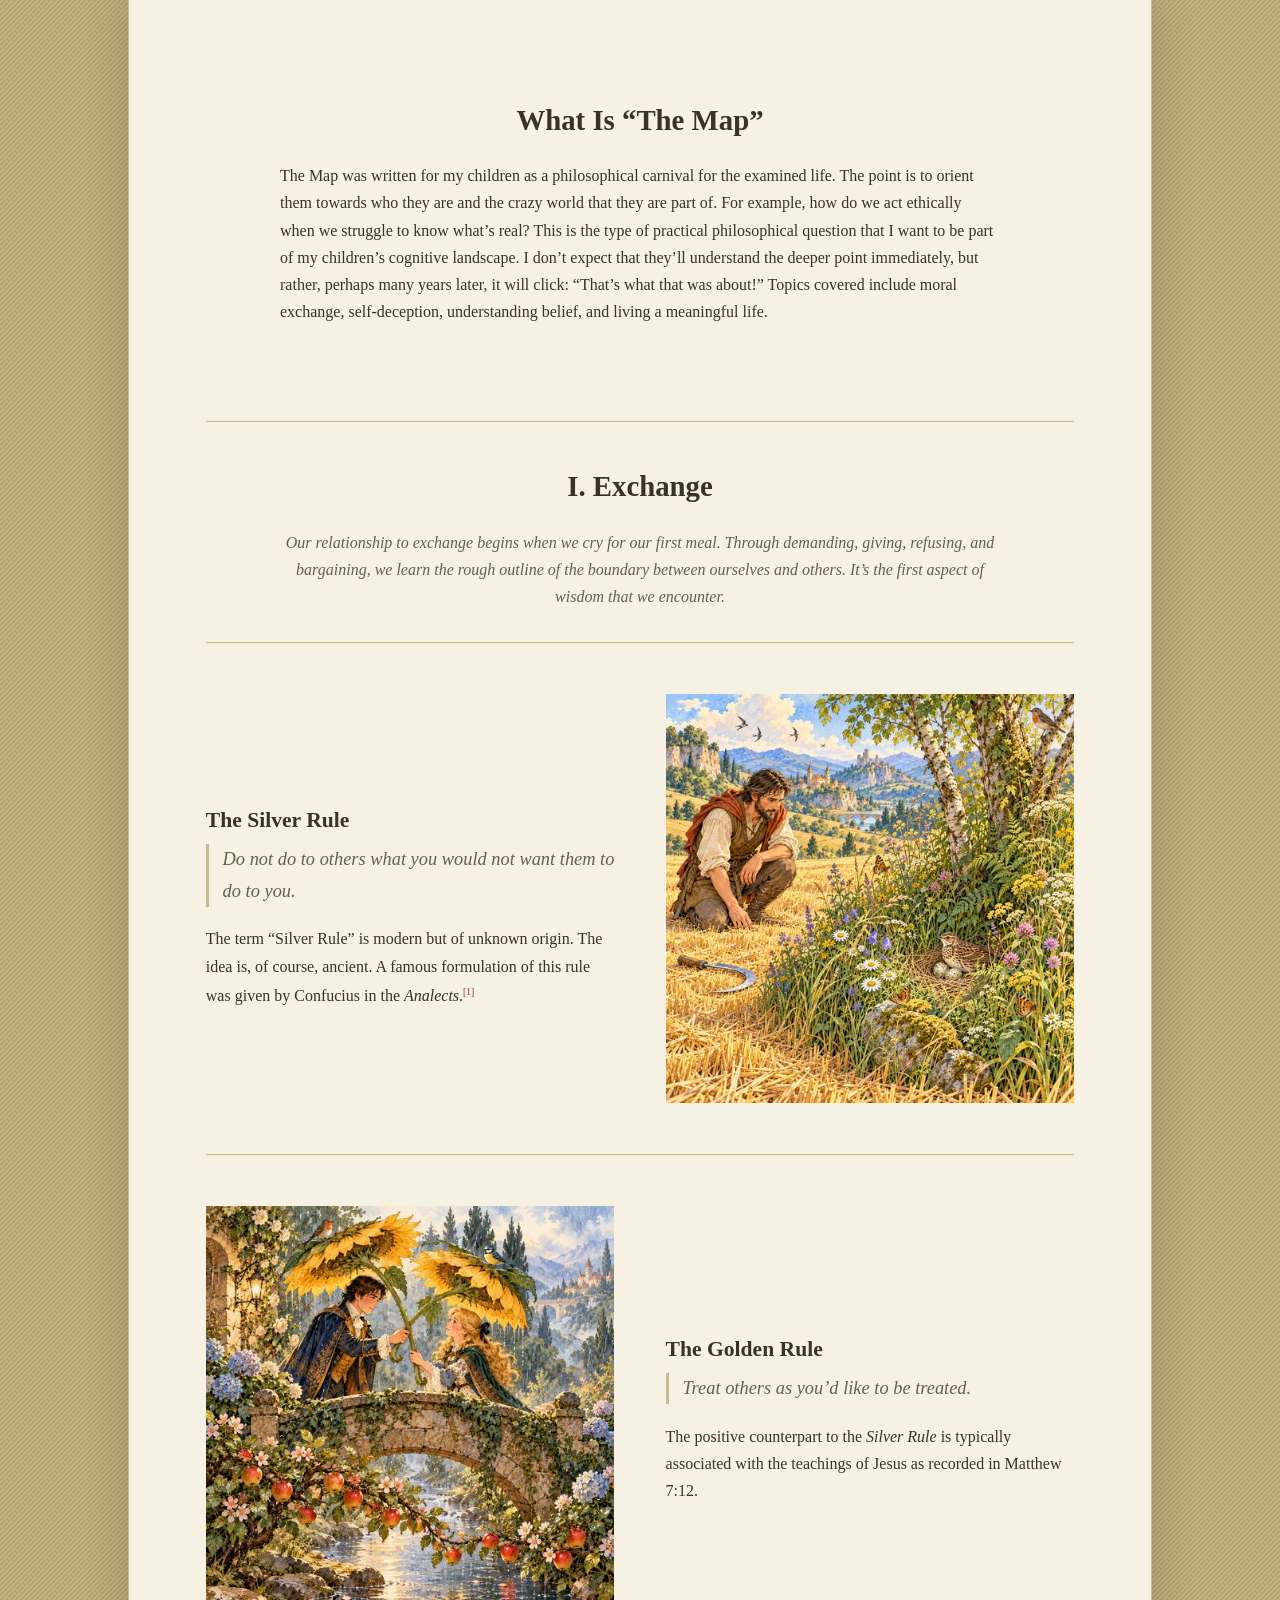
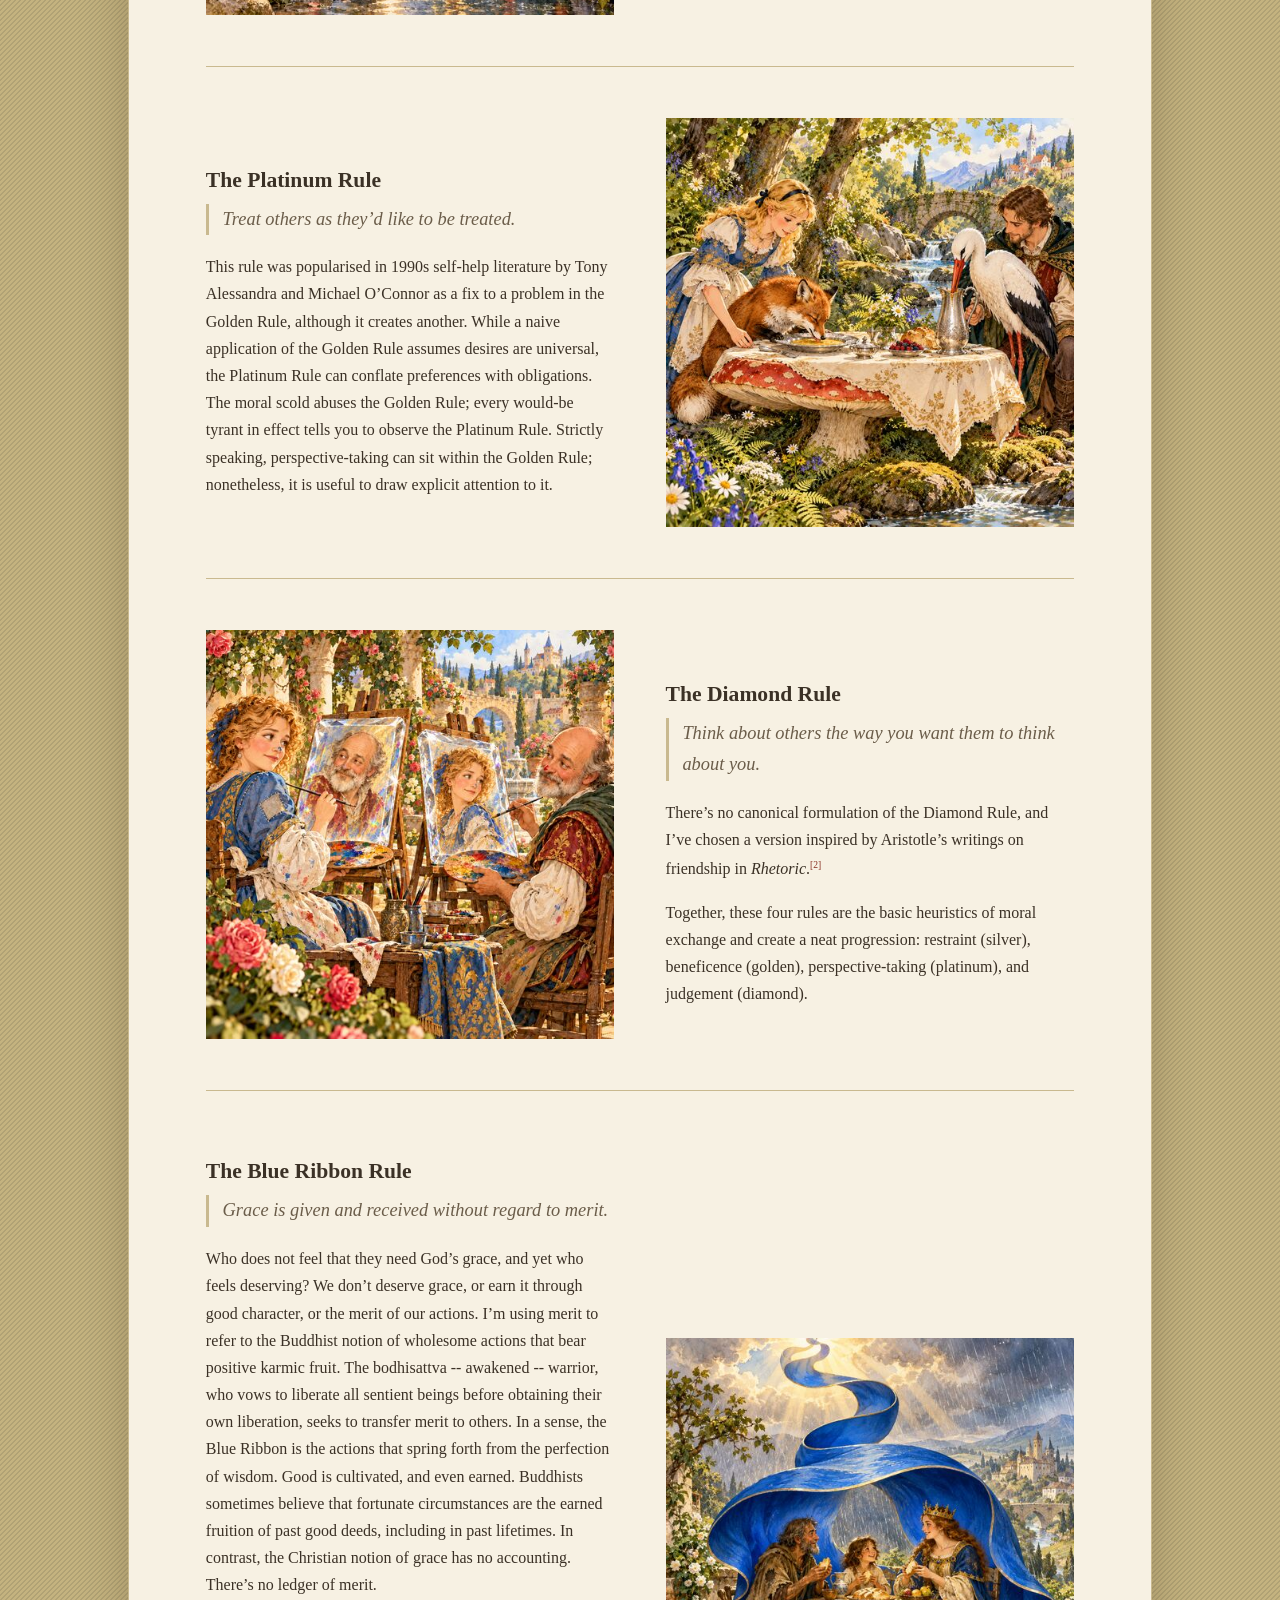
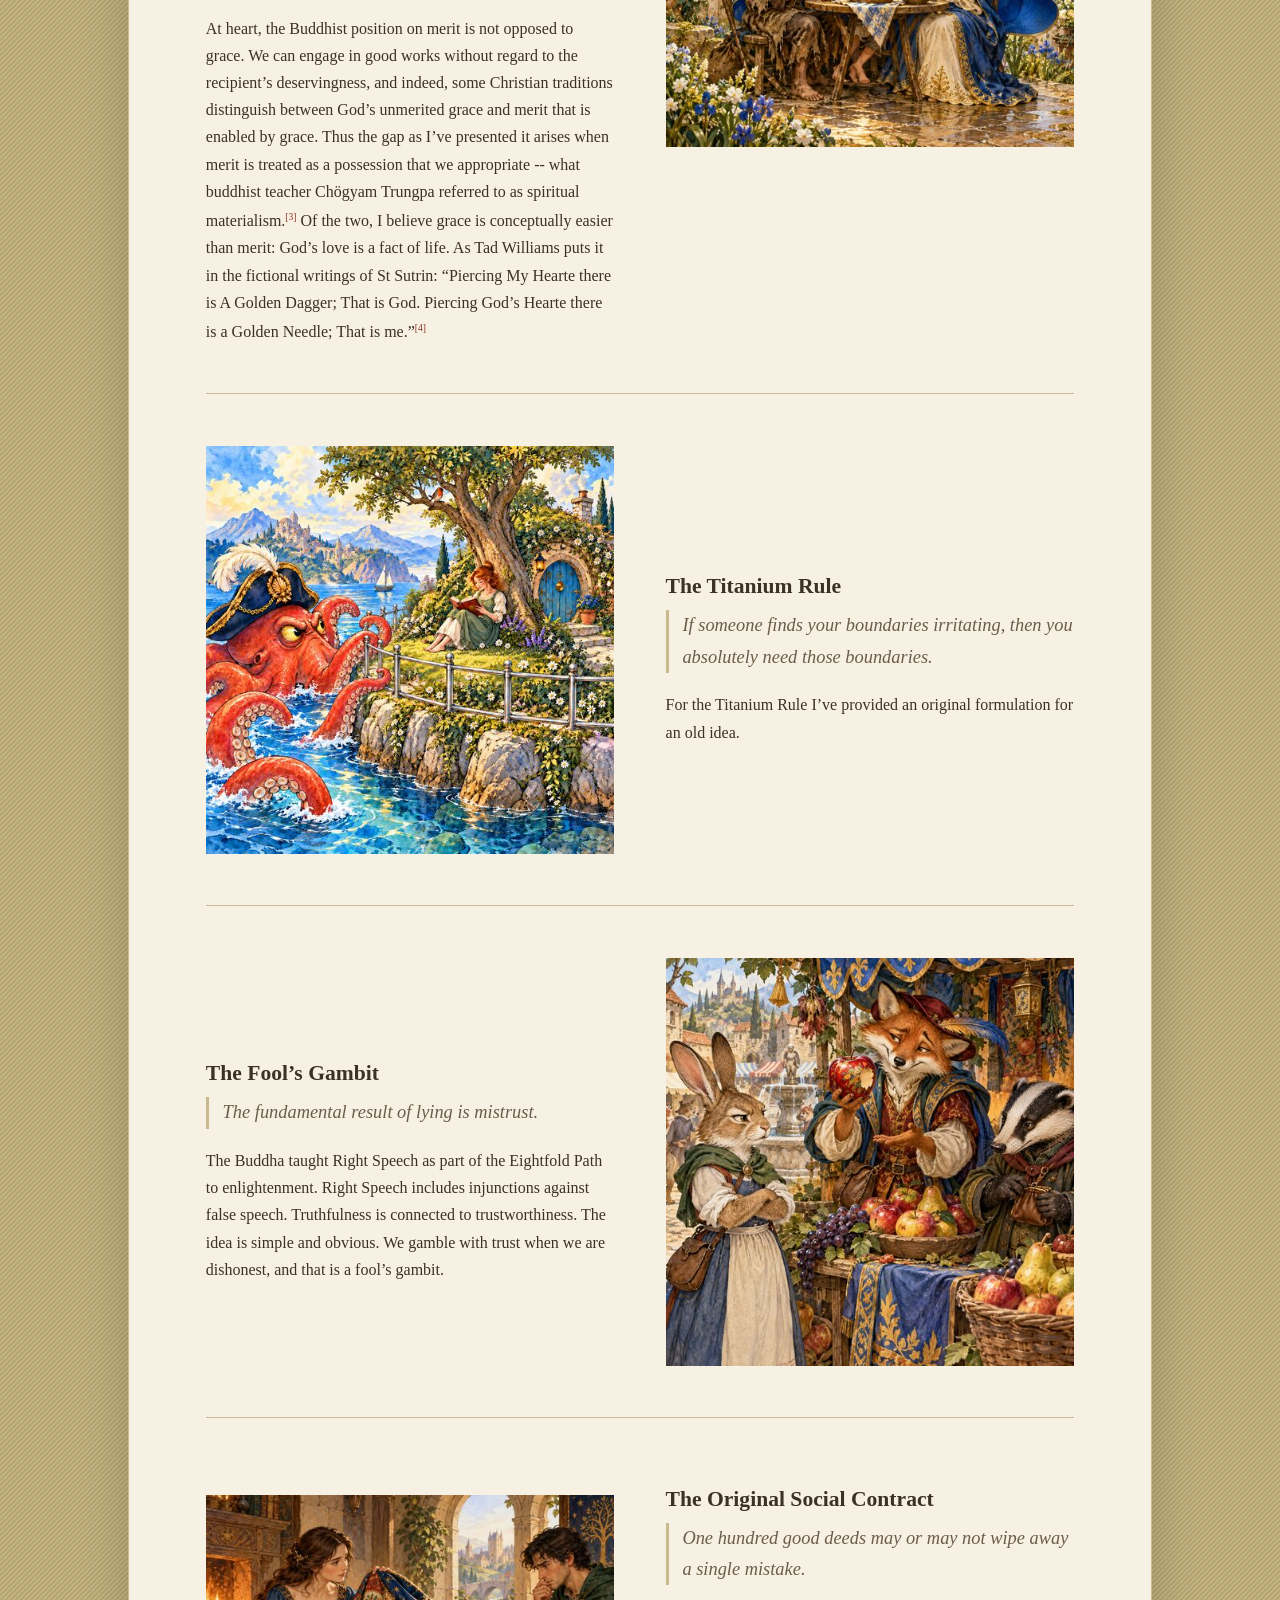
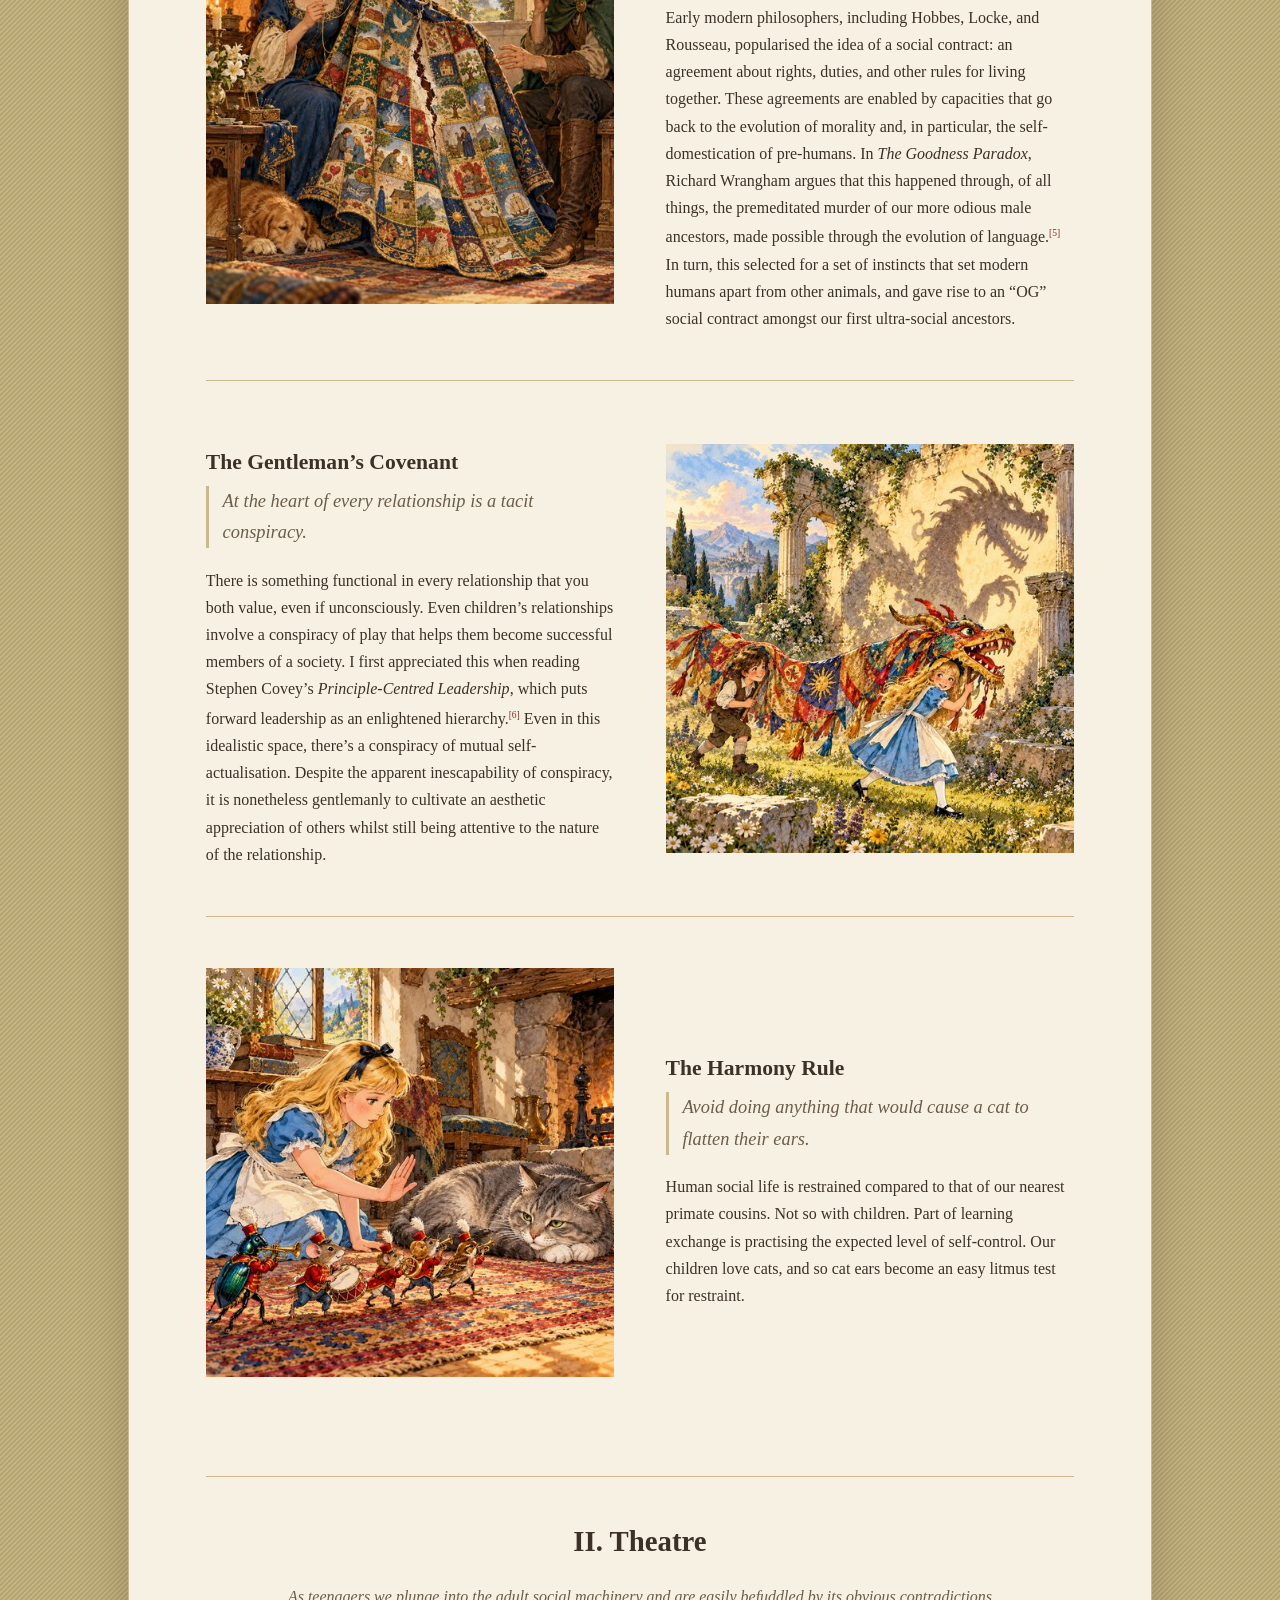
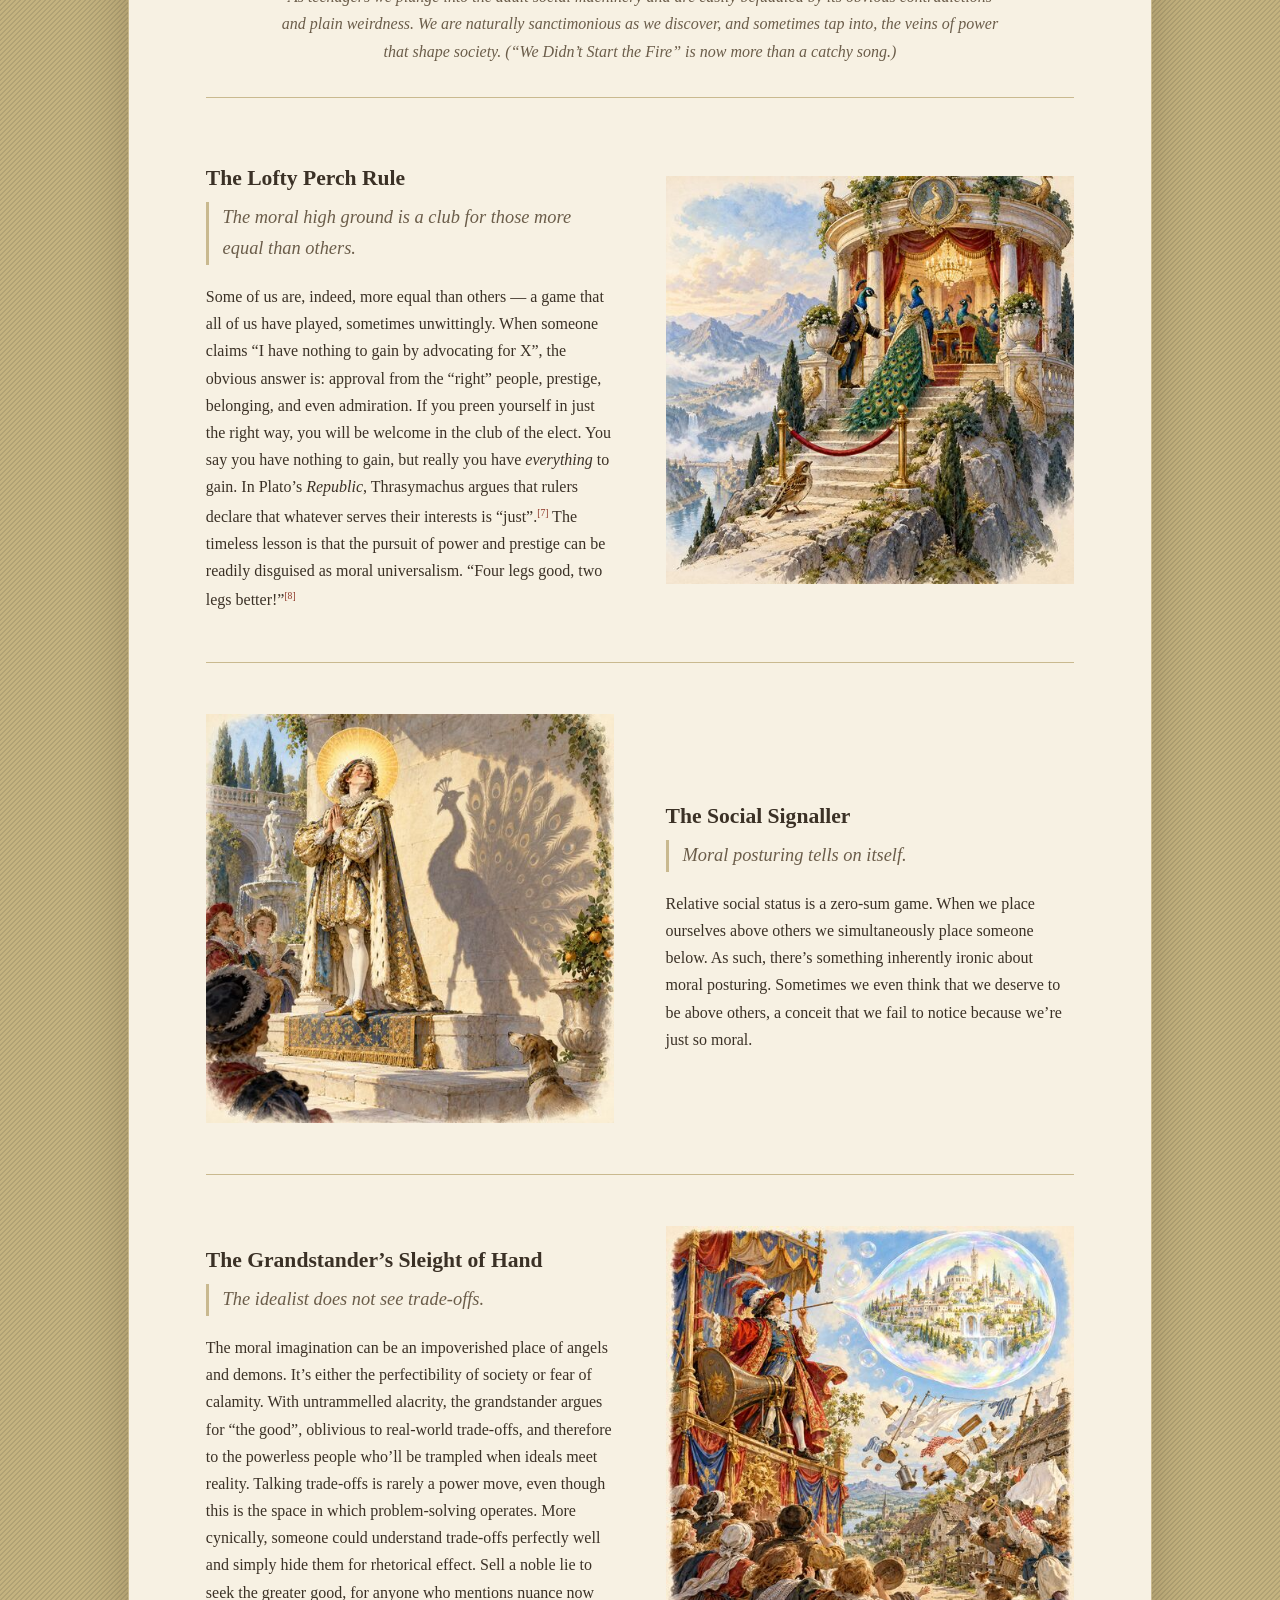
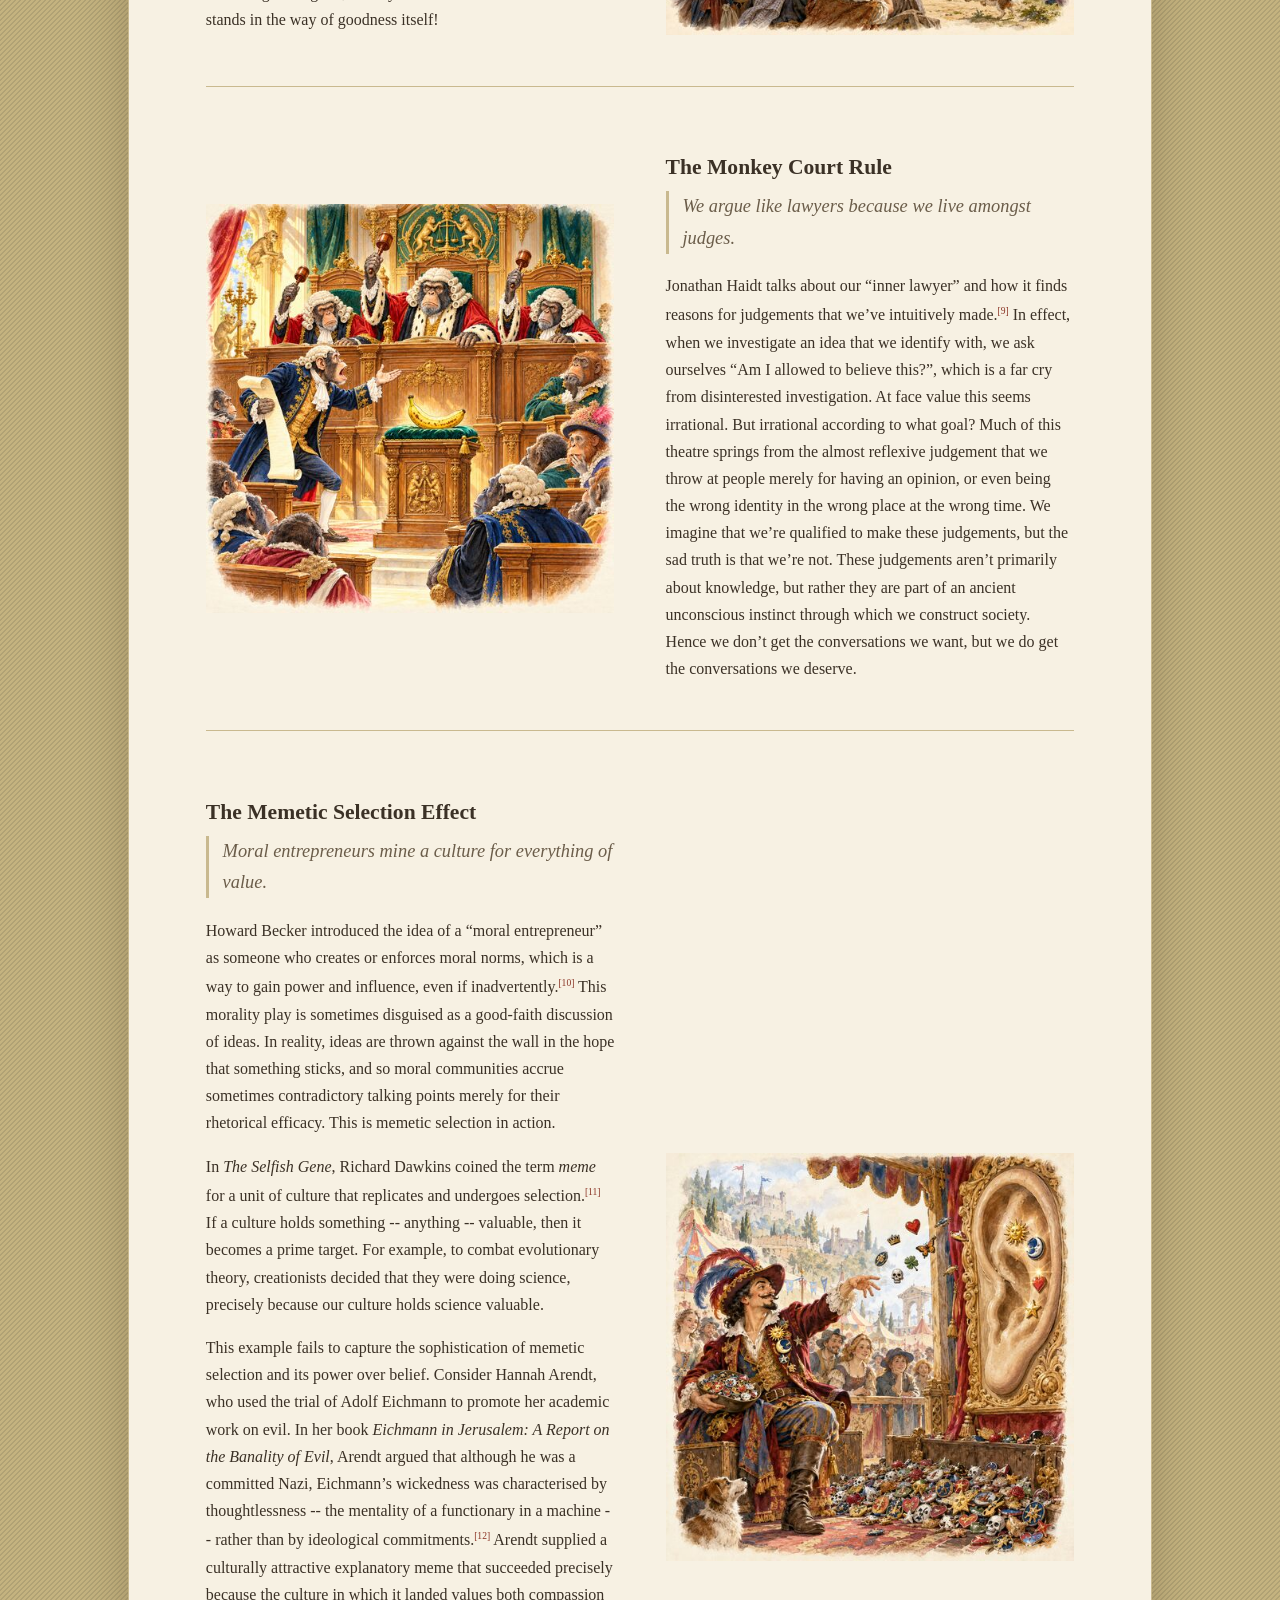
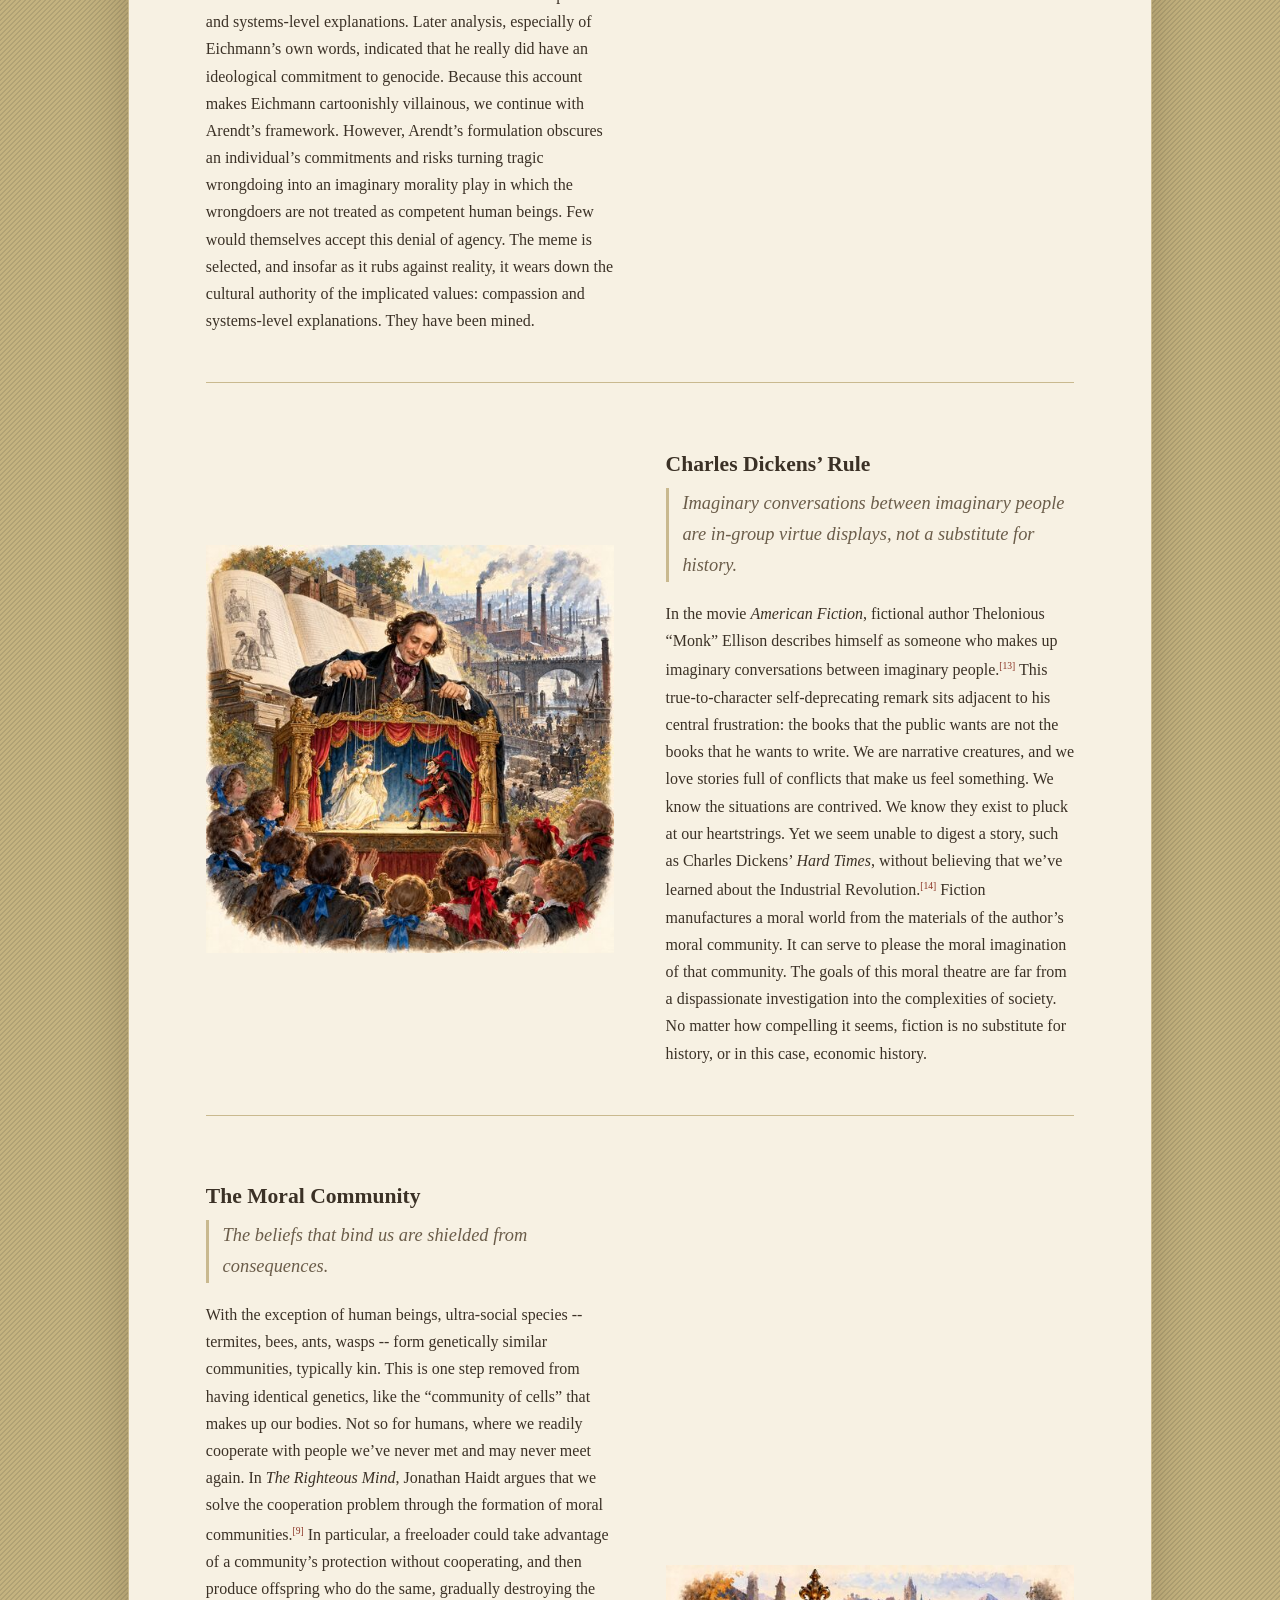
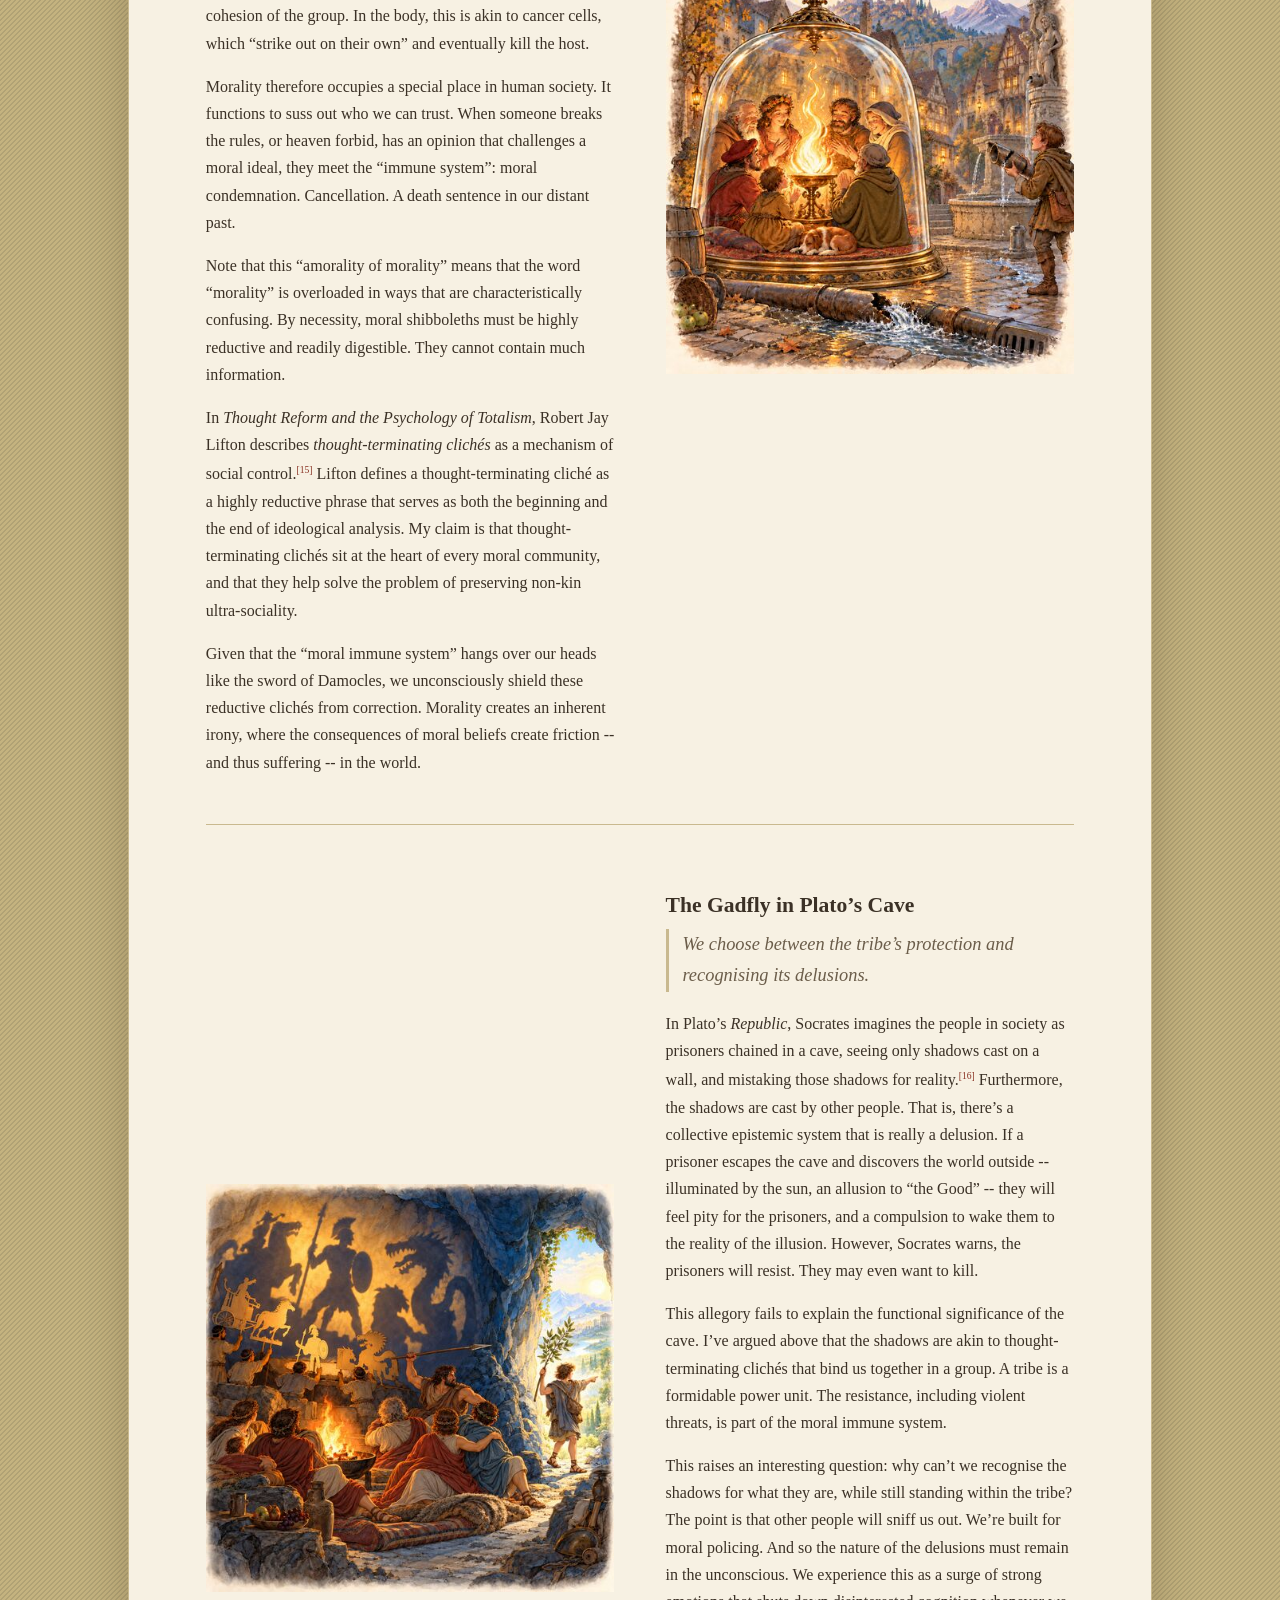
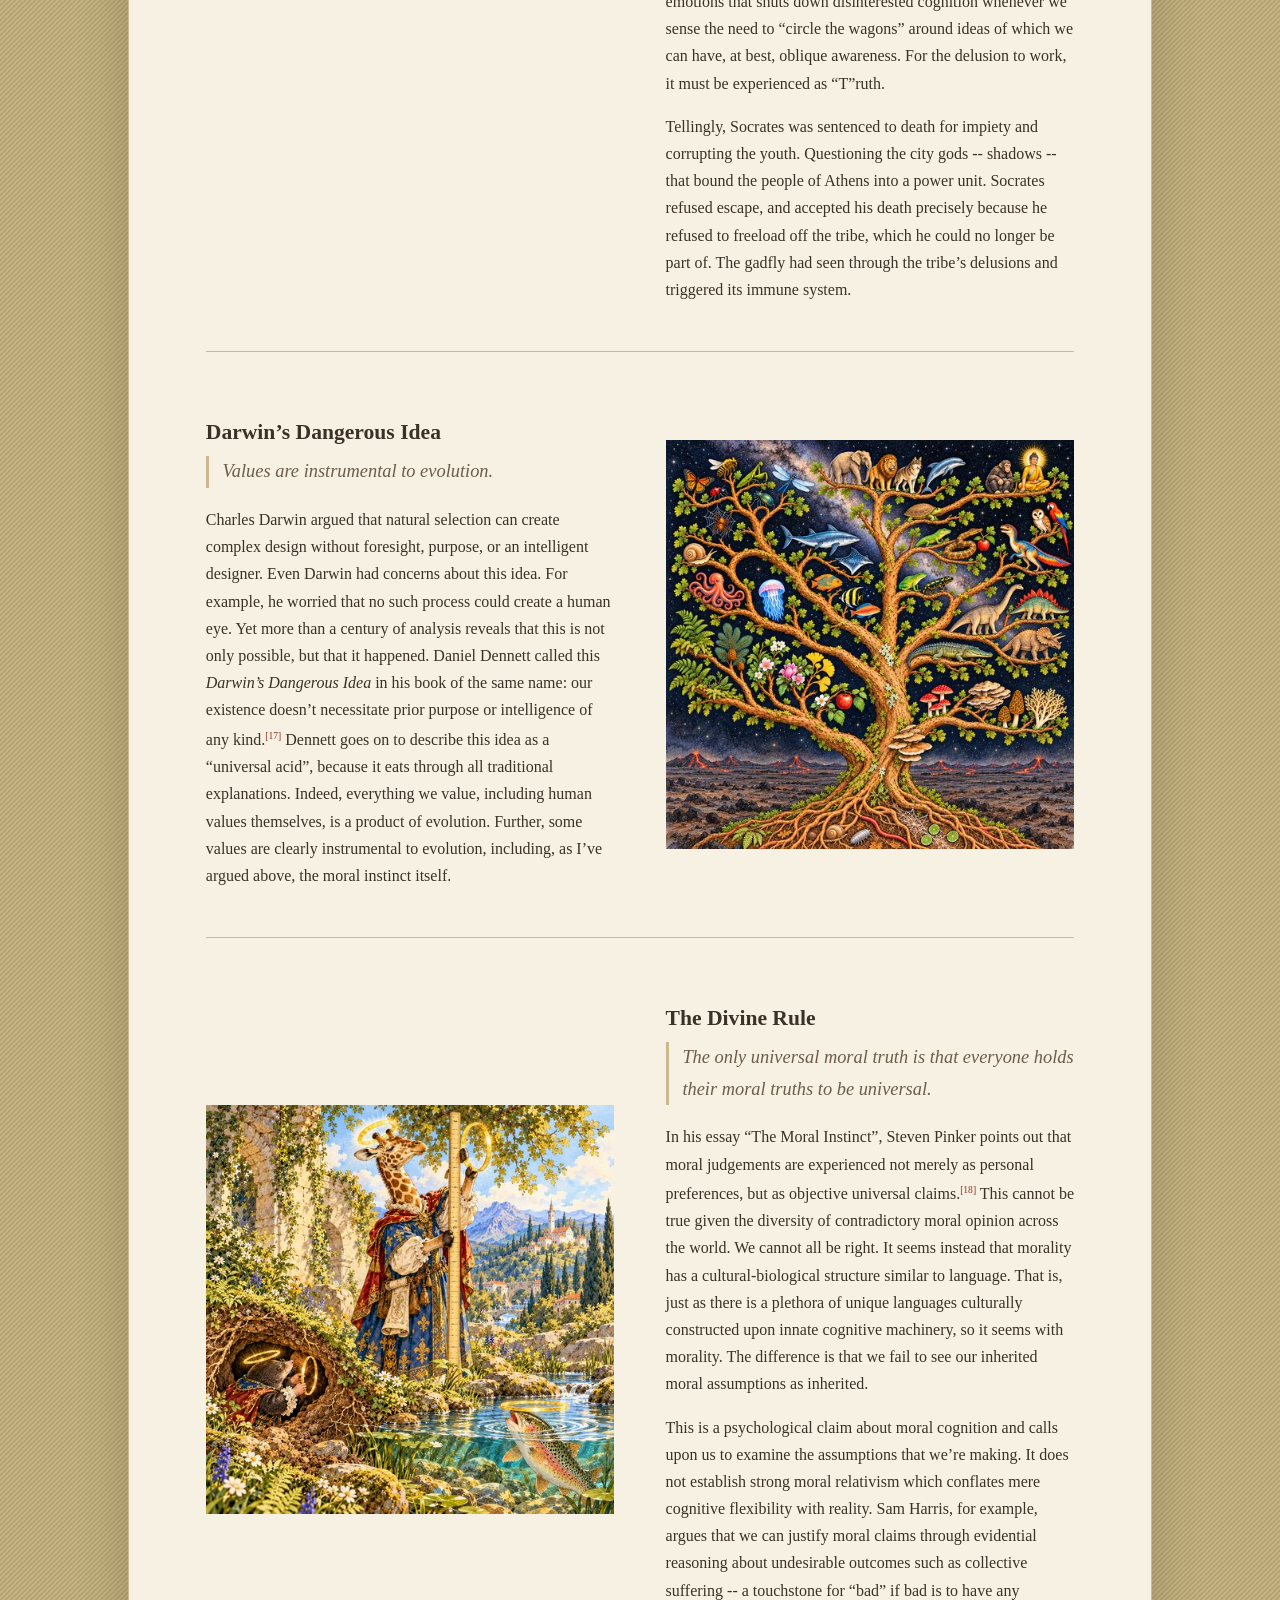
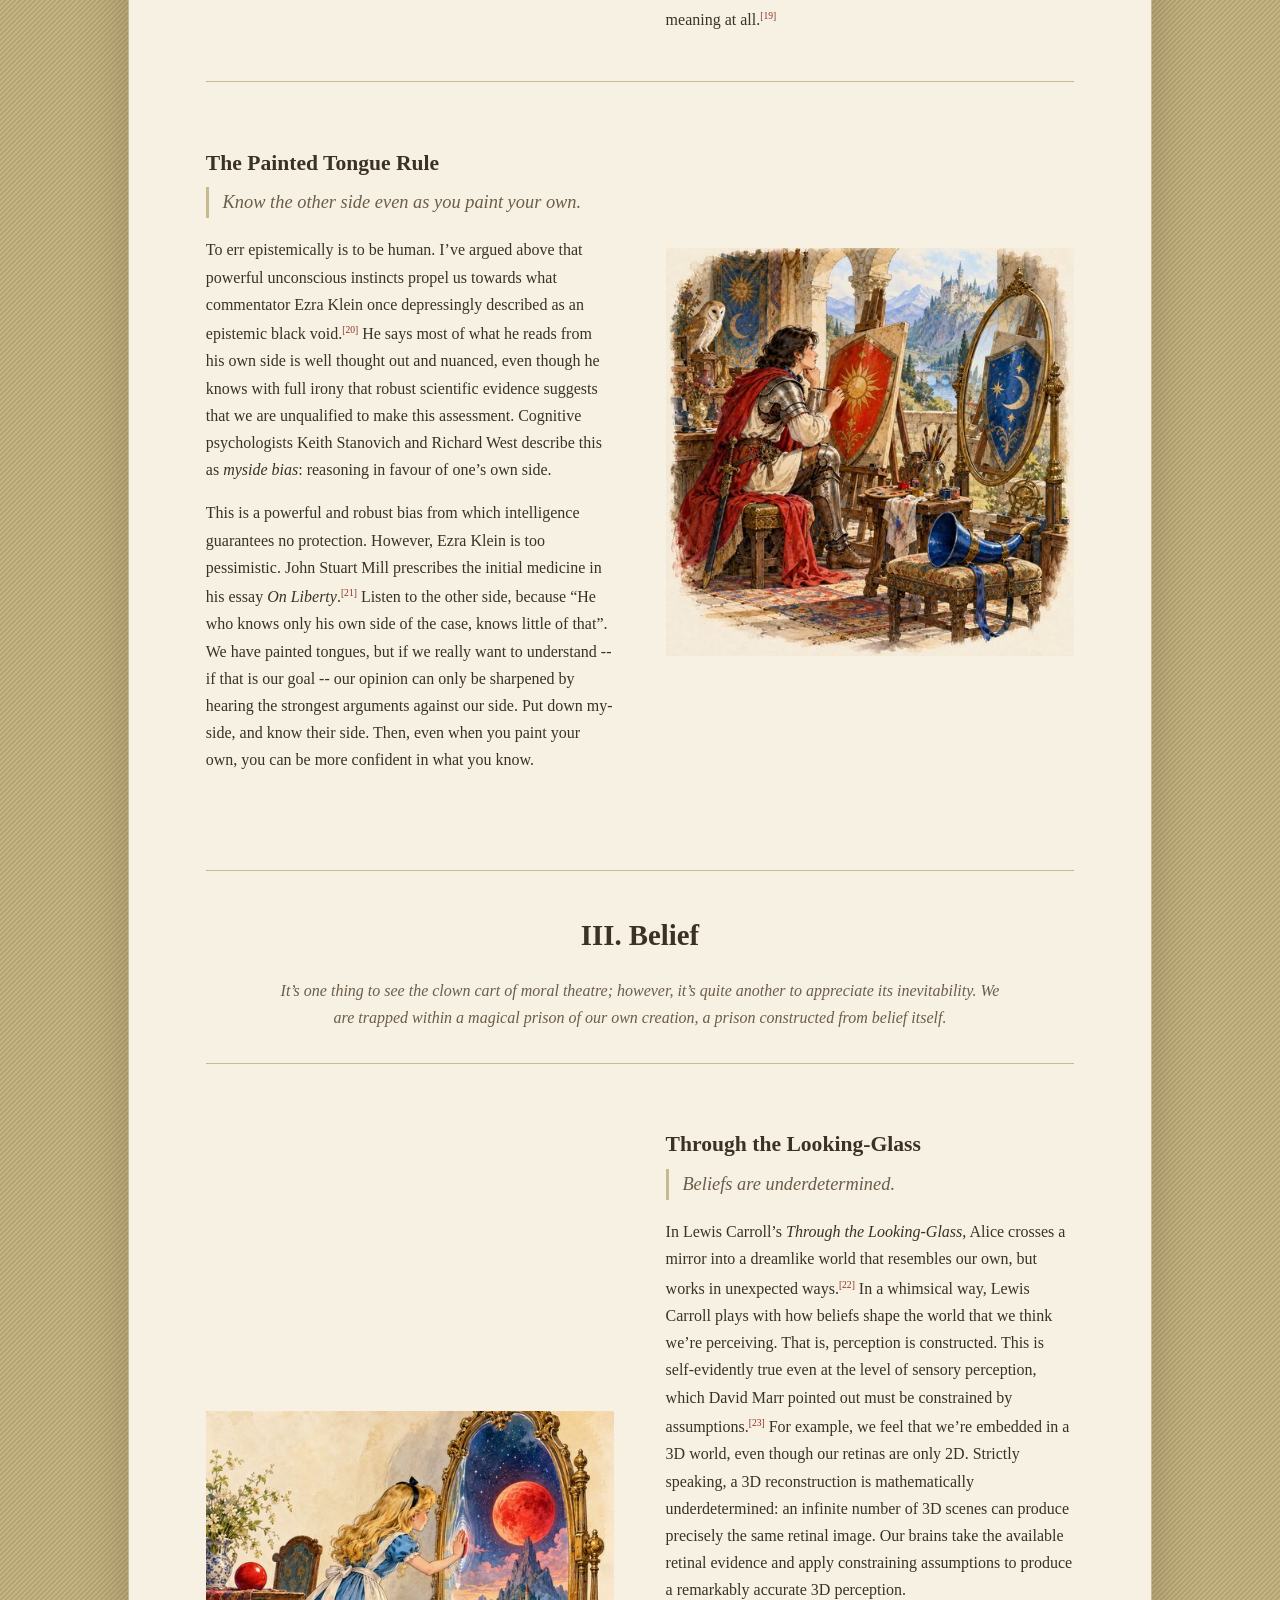
==== commit 204fc635: "latest" ====
--- a/docs/the-map/index.html
+++ b/docs/the-map/index.html
@@ -11,7 +11,7 @@
 <main class="scroll">
 <section class="chapter introduction">
   <h3 class="chapter-title">What Is &ldquo;The Map&rdquo;</h3>
-  <div class="introduction-text"><p>The Map was written for my children as a reductive philosophical carnival for the examined life. The point is to orient them towards who they are and the crazy world that they are part of. For example, how do we act ethically when we struggle to know what’s real? This is the type of practical philosophical question that I want to be part of my children’s cognitive landscape. I don’t expect that they’ll understand the deeper point immediately, but rather, perhaps many years later, it will click: “That’s what that was about!” If one day they take a red marker to my list, I’ll count the project an unreasonable success.</p></div>
+  <div class="introduction-text"><p>The Map was written for my children as a philosophical carnival for the examined life. The point is to orient them towards who they are and the crazy world that they are part of. For example, how do we act ethically when we struggle to know what’s real? This is the type of practical philosophical question that I want to be part of my children’s cognitive landscape. I don’t expect that they’ll understand the deeper point immediately, but rather, perhaps many years later, it will click: “That’s what that was about!” Topics covered include moral exchange, self-deception, understanding belief, and living a meaningful life.</p></div>
 </section>
 <section class="chapter">
   <hr>
@@ -47,7 +47,7 @@
   <div class="cell cell-text"><h4 class="rule-title">The Blue Ribbon Rule</h4>
 <p class="rule-line">Grace is given and received without regard to merit.</p>
 <div class="rule-body"><p>Who does not feel that they need God’s grace, and yet who feels deserving? We don’t deserve grace, or earn it through good character, or the merit of our actions. I’m using merit to refer to the Buddhist notion of wholesome actions that bear positive karmic fruit. The bodhisattva -- awakened -- warrior, who vows to liberate all sentient beings before obtaining their own liberation, seeks to transfer merit to others. In a sense, the Blue Ribbon is the actions that spring forth from the perfection of wisdom. Good is cultivated, and even earned. Buddhists sometimes believe that fortunate circumstances are the earned fruition of past good deeds, including in past lifetimes. In contrast, the Christian notion of grace has no accounting. There’s no ledger of merit.</p>
-<p>At heart, the Buddhist position on merit is not opposed to grace. We can engage in good works without regard to the recipient’s deservingness, and indeed, some Christian traditions distinguish between God’s unmerited grace and merit that is enabled by grace. Thus the gap as I’ve presented it arises when merit is treated as a possession that we appropriate -- what buddhist teacher Chögyam Trungpa referred to as spiritual materialism.<sup class="cite"><a href="#ref-3" id="cite-ref-3-1">[3]</a></sup> Of the two, I believe grace is conceptually easier than merit: God’s love is a fact of life. As Tad Williams puts it in the fictional writings of St. Sutrin: “Piercing My Hearte there is A Golden Dagger; That is God. Piercing God’s Hearte there is a Golden Needle; That is me.”<sup class="cite"><a href="#ref-4" id="cite-ref-4-1">[4]</a></sup></p></div></div>
+<p>At heart, the Buddhist position on merit is not opposed to grace. We can engage in good works without regard to the recipient’s deservingness, and indeed, some Christian traditions distinguish between God’s unmerited grace and merit that is enabled by grace. Thus the gap as I’ve presented it arises when merit is treated as a possession that we appropriate -- what buddhist teacher Chögyam Trungpa referred to as spiritual materialism.<sup class="cite"><a href="#ref-3" id="cite-ref-3-1">[3]</a></sup> Of the two, I believe grace is conceptually easier than merit: God’s love is a fact of life. As Tad Williams puts it in the fictional writings of St Sutrin: “Piercing My Hearte there is A Golden Dagger; That is God. Piercing God’s Hearte there is a Golden Needle; That is me.”<sup class="cite"><a href="#ref-4" id="cite-ref-4-1">[4]</a></sup></p></div></div>
   <div class="cell cell-image"><img src="images/Section-1/02-Blue-Ribbon.jpg" alt="The Blue Ribbon Rule"></div>
 </section>
 <section class="row">
@@ -88,7 +88,7 @@
 <section class="row">
   <div class="cell cell-text"><h4 class="rule-title">The Lofty Perch Rule</h4>
 <p class="rule-line">The moral high ground is a club for those more equal than others.</p>
-<div class="rule-body"><p>Some of us are, indeed, more equal than others — a game that all of us have played, sometimes unwittingly. When someone claims “I have nothing to gain by advocating for X”, the obvious answer is: approval from the “right” people, prestige, belonging, and even admiration. If you preen yourself in just the right way, you will be welcome in the club of the elect. You say you have nothing to gain, but really you have <em>everything</em> to gain. In Plato’s <em>Republic</em>, Thrasymachus argues that rulers declare that whatever serves their interests is “just”.<sup class="cite"><a href="#ref-7" id="cite-ref-7-1">[7]</a></sup> The timeless lesson is that the pursuit of power and prestige can be readily disguised as moral universalism. “Four legs good, two legs better!” <sup class="cite"><a href="#ref-8" id="cite-ref-8-1">[8]</a></sup></p></div></div>
+<div class="rule-body"><p>Some of us are, indeed, more equal than others — a game that all of us have played, sometimes unwittingly. When someone claims “I have nothing to gain by advocating for X”, the obvious answer is: approval from the “right” people, prestige, belonging, and even admiration. If you preen yourself in just the right way, you will be welcome in the club of the elect. You say you have nothing to gain, but really you have <em>everything</em> to gain. In Plato’s <em>Republic</em>, Thrasymachus argues that rulers declare that whatever serves their interests is “just”.<sup class="cite"><a href="#ref-7" id="cite-ref-7-1">[7]</a></sup> The timeless lesson is that the pursuit of power and prestige can be readily disguised as moral universalism. “Four legs good, two legs better!”<sup class="cite"><a href="#ref-8" id="cite-ref-8-1">[8]</a></sup></p></div></div>
   <div class="cell cell-image"><img src="images/Section-2/01-lofty-perch.jpg" alt="The Lofty Perch Rule"></div>
 </section>
 <section class="row">
@@ -152,7 +152,7 @@
   <div class="cell cell-image"><img src="images/Section-2/10-divine-rule.jpg" alt="The Divine Rule"></div>
   <div class="cell cell-text"><h4 class="rule-title">The Divine Rule</h4>
 <p class="rule-line">The only universal moral truth is that everyone holds their moral truths to be universal.</p>
-<div class="rule-body"><p>In his essay <em>The Moral Instinct</em>, Steven Pinker points out that moral judgements are experienced not merely as personal preferences, but as objective universal claims.<sup class="cite"><a href="#ref-18" id="cite-ref-18-1">[18]</a></sup> This cannot be true given the diversity of contradictory moral opinion across the world. We cannot all be right. It seems instead that morality has a cultural-biological structure similar to language. That is, just as there is a plethora of unique languages culturally constructed upon innate cognitive machinery, so it seems with morality. The difference is that we fail to see our inherited moral assumptions as inherited.</p>
+<div class="rule-body"><p>In his essay “The Moral Instinct”, Steven Pinker points out that moral judgements are experienced not merely as personal preferences, but as objective universal claims.<sup class="cite"><a href="#ref-18" id="cite-ref-18-1">[18]</a></sup> This cannot be true given the diversity of contradictory moral opinion across the world. We cannot all be right. It seems instead that morality has a cultural-biological structure similar to language. That is, just as there is a plethora of unique languages culturally constructed upon innate cognitive machinery, so it seems with morality. The difference is that we fail to see our inherited moral assumptions as inherited.</p>
 <p>This is a psychological claim about moral cognition and calls upon us to examine the assumptions that we’re making. It does not establish strong moral relativism which conflates mere cognitive flexibility with reality. Sam Harris, for example, argues that we can justify moral claims through evidential reasoning about undesirable outcomes such as collective suffering -- a touchstone for “bad” if bad is to have any meaning at all.<sup class="cite"><a href="#ref-19" id="cite-ref-19-1">[19]</a></sup></p></div></div>
 </section>
 <section class="row">
@@ -186,7 +186,7 @@
   <div class="cell cell-image"><img src="images/Section-3/03-The-Emotion-Chip.jpg" alt="The Emotion Chip"></div>
   <div class="cell cell-text"><h4 class="rule-title">The Emotion Chip</h4>
 <p class="rule-line">Feelings are the signals of the six-million-year-old self; there is more to you than that.</p>
-<div class="rule-body"><p>In his book <em>The Two Million-Year-Old Self</em>, Jungian psychoanalyst Anthony Stevens uses our inner <em>Homo erectus</em> as a metaphor for the achetypal mental structures that spring from our evolutionary inheritance.<sup class="cite"><a href="#ref-27" id="cite-ref-27-1">[27]</a></sup> That is, there’s a two million-year-old being inside of all of us. I disagree. When I’m hungry and take that first bite, or when a glint catches my eye, that’s my inner fish. A motivational-emotional heritage that stretches back over 400 million years. So why six million years? Because that’s roughly when the human and chimpanzee lineages diverged. We share an ancient “emotion chip” that drives behaviour and shapes cognition, and chimpanzees are no model for enlightened belief. (Shudder.)</p>
+<div class="rule-body"><p>In his book <em>The Two Million-Year-Old Self</em>, Jungian psychoanalyst Anthony Stevens uses our inner <em>Homo erectus</em> as a metaphor for the archetypal mental structures that spring from our evolutionary inheritance.<sup class="cite"><a href="#ref-27" id="cite-ref-27-1">[27]</a></sup> That is, there’s a two-million-year-old being inside of all of us. I disagree. When I’m hungry and take that first bite, or when a glint catches my eye, that’s my inner fish. A motivational-emotional heritage that stretches back over 400 million years. So why six million years? Because that’s roughly when the human and chimpanzee lineages diverged. We share an ancient “emotion chip” that drives behaviour and shapes cognition, and chimpanzees are no model for enlightened belief. (Shudder.)</p>
 <p>Our emotion chip sends many of the same signals that helped our ancestors survive in frightening and harsh conditions. Although they shape belief formation, they are not a sound basis for belief. Consider the powerful emotions implicated in moral theatre, and the associated carnival of errors. Conflating feelings with truth is a blind spot that can have tragic consequences. It doesn’t matter how beautiful the belief feels. Even the most beautiful beliefs, sublime religious experiences, road-to-Damascus moments, are not a certificate of truth. The sublime belief may be no more true than a child’s fear that something in the dark will swallow them up. Like the fear, the sublimity is a heuristic signal for attention that springs from ancient machinery.</p>
 <p>Feelings are informational. They are important. Sometimes they contain potent life-saving information. However, we are gifted with self-awareness that makes us more than our feelings. The emotion chip is just one part of the machinery. We do, in fact, want to distinguish ourselves from chimpanzees.</p></div></div>
 </section>
@@ -235,7 +235,7 @@
 <section class="row">
   <div class="cell cell-text"><h4 class="rule-title">The Naked Shadow</h4>
 <p class="rule-line">To see the self is terrifying.</p>
-<div class="rule-body"><p>Enlightenment sits at the centre of the Mandala. Or more precisely, a type of stable curiosity. The entrance is through the realm of Amoghasiddhi, where paranoia is transmuted into all-accomplishing action. This happens at midnight, a private space when the day is done, the party is over, and the audience has gone home. The mudra is the right hand raised above the heart with the palm facing outwards, a gesture of fearlessness.</p>
+<div class="rule-body"><p>Enlightenment sits at the centre of the mandala. Or more precisely, a type of stable curiosity. The entrance is through the realm of Amoghasiddhi, where paranoia is transmuted into all-accomplishing action. This happens at midnight, a private space when the day is done, the party is over, and the audience has gone home. The mudra is the right hand raised above the heart with the palm facing outwards, a gesture of fearlessness.</p>
 <p>What is it about stability and curiosity that requires such a gesture of fearlessness? It is because it is an act of fearlessness to stare into the centre of our being where we encounter what Carl Jung referred to as <em>the shadow</em>: the parts of us that we suppress and reject.<sup class="cite"><a href="#ref-33" id="cite-ref-33-1">[33]</a></sup> The mind is a collection of many things that sometimes operate as if they have their own agendas. We don’t choose to have defence mechanisms; they are just there. They act on their own to shut down curiosity and snap our stability. Curiosity is an explicit threat to the parts of the psyche organised around preserving our ignorance.</p>
 <p>Consider the vampire myth. The Jungian analyst Barbara Hort argued that the vampire’s immortality symbolises a pattern of psychic energy that does not resolve itself.<sup class="cite"><a href="#ref-34" id="cite-ref-34-1">[34]</a></sup> The vampire is a being that has so thoroughly disowned its shadow that it manifests as almost pure seductive evil. Seductive, because it contains our disowned vitality: assertiveness, anger, ambition, sexuality, mastery, and the forbidden fruits of untrammelled power. Yet in actual fact, the vampire is a contradiction. It fails to see its reflection because it no longer recognises itself. It drinks blood because it exists in a parasitic relationship with the life force of others. It sleeps in a coffin because it persists without living. And it lives in darkness because it is destroyed by the sun, which symbolises wisdom, or the enlightened mind.</p>
 <p>To see the shadow is to witness our psychic corruption. It is to know and face our fears naked, whilst trying to remain curious.</p></div></div>
@@ -250,12 +250,12 @@
 <section class="chapter">
   <hr>
   <h3 class="chapter-title">IV. Sovereignty</h3>
-  <p class="chapter-intro">We are Kings and Queens. Yes, we are mired in irony, but we are also the sovereigns of our lives. How should we rule?</p>
+  <p class="chapter-intro">We are kings and queens. Yes, we are mired in irony, but we are also the sovereigns of our lives. How should we rule?</p>
 </section>
 <section class="row">
   <div class="cell cell-text"><h4 class="rule-title">The Granite Rule</h4>
 <p class="rule-line">You are the principal witness to your life.</p>
-<div class="rule-body"><p>Only one person has first-person access to your life. Other people can testify, and that matters, but don’t let anyone take ownership of your story. Consider the awkwardness we often feel when addressing a large group of people. So many eyes, and so many opinions aimed directly at us. The first act of a sovereign is to see the emptiness of those opinions. Yes, the opinions are real, but we only construe them second hand. You are the principal witness to your life.</p></div></div>
+<div class="rule-body"><p>Only one person has first-person access to your life. Other people can testify, and that matters, but don’t let anyone take ownership of your story. Consider the awkwardness we often feel when addressing a large group of people. So many eyes, and so many opinions aimed directly at us. The first act of a sovereign is to see the emptiness of those opinions. Yes, the opinions are real, but we only construe them second-hand. You are the principal witness to your life.</p></div></div>
   <div class="cell cell-image"><img src="images/Section-4/01-Granite.jpg" alt="The Granite Rule"></div>
 </section>
 <section class="row">
@@ -308,7 +308,7 @@
 <section class="row">
   <div class="cell cell-text"><h4 class="rule-title">The Ascetic’s Rule</h4>
 <p class="rule-line">All things in moderation, including moderation.</p>
-<div class="rule-body"><p>This was a rule in a friend’s family and the original inspiration for putting together the map. When we aren’t in balance, we’re liable to waste our time and then overwork to catch up. We’ll swing from eating rich food to stringent diets. Life is simpler when we practise balance. Although we may typically err on the side of indulgence, to hit the mark on moderation we should still let loose every now and then.</p></div></div>
+<div class="rule-body"><p>This was a rule in a friend’s family and the original inspiration for putting together The Map. When we aren’t in balance, we’re liable to waste our time and then overwork to catch up. We’ll swing from eating rich food to stringent diets. Life is simpler when we practise balance. Although we may typically err on the side of indulgence, to hit the mark on moderation we should still let loose every now and then.</p></div></div>
   <div class="cell cell-image"><img src="images/Section-4/09-ascetics-rule.jpg" alt="The Ascetic’s Rule"></div>
 </section>
 <section class="row">
@@ -391,7 +391,7 @@
 <li id="ref-15">Robert Jay Lifton, <em>Thought Reform and the Psychology of Totalism: A Study of “Brainwashing” in China</em> (New York: W. W. Norton, 1961). <sup class="backlinks"><a href="#cite-ref-15-1">^</a></sup></li>
 <li id="ref-16">Plato, <em>Republic</em>, 514a–517a. <sup class="backlinks"><a href="#cite-ref-16-1">^</a></sup></li>
 <li id="ref-17">Daniel C. Dennett, <em>Darwin’s Dangerous Idea: Evolution and the Meanings of Life</em> (New York: Simon &amp; Schuster, 1995). <sup class="backlinks"><a href="#cite-ref-17-1">^</a></sup></li>
-<li id="ref-18">Steven Pinker, “The Moral Instinct,” <em>The New York Times Magazine</em>, January 13, 2008. <sup class="backlinks"><a href="#cite-ref-18-1">^</a></sup></li>
+<li id="ref-18">Steven Pinker, “The Moral Instinct,” <em>The New York Times Magazine</em>, 13 January 2008. <sup class="backlinks"><a href="#cite-ref-18-1">^</a></sup></li>
 <li id="ref-19">Sam Harris, <em>The Moral Landscape: How Science Can Determine Human Values</em> (New York: Free Press, 2010). <sup class="backlinks"><a href="#cite-ref-19-1">^</a></sup></li>
 <li id="ref-20">Ezra Klein, <em>Why We’re Polarized</em> (New York: Avid Reader Press, 2020). <sup class="backlinks"><a href="#cite-ref-20-1">^</a></sup></li>
 <li id="ref-21">John Stuart Mill, <em>On Liberty</em> (London: John W. Parker and Son, 1859). <sup class="backlinks"><a href="#cite-ref-21-1">^</a></sup></li>
@@ -409,7 +409,7 @@
 <li id="ref-33">C. G. Jung, <em>Aion: Researches into the Phenomenology of the Self</em>, trans. R. F. C. Hull, 2nd ed. (Princeton: Princeton University Press, 1968), CW 9, Part II. <sup class="backlinks"><a href="#cite-ref-33-1">^</a></sup></li>
 <li id="ref-34">Barbara E. Hort, <em>Unholy Hungers: Encountering the Psychic Vampire in Ourselves and Others</em> (Boston: Shambhala Publications, 1996). <sup class="backlinks"><a href="#cite-ref-34-1">^</a></sup></li>
 <li id="ref-35">Steven C. Hayes, Kirk D. Strosahl, and Kelly G. Wilson, <em>Acceptance and Commitment Therapy: An Experiential Approach to Behavior Change</em> (New York: Guilford Press, 1999). <sup class="backlinks"><a href="#cite-ref-35-1">^</a></sup></li>
-<li id="ref-36">W. Tecumseh Fitch, Colin Allen, and Adina L. Roskies, “The Evolutionary Functions of Consciousness,” Philosophical Transactions of the Royal Society B: Biological Sciences 380, no. 1939 (2025) <sup class="backlinks"><a href="#cite-ref-36-1">^</a></sup></li>
+<li id="ref-36">W. Tecumseh Fitch, Colin Allen, and Adina L. Roskies, “The Evolutionary Functions of Consciousness,” <em>Philosophical Transactions of the Royal Society B: Biological Sciences</em> 380, no. 1939 (2025). <sup class="backlinks"><a href="#cite-ref-36-1">^</a></sup></li>
 <li id="ref-37">J. R. R. Tolkien, <em>The Hobbit, or There and Back Again</em> (London: George Allen &amp; Unwin, 1937). <sup class="backlinks"><a href="#cite-ref-37-1">^</a></sup></li>
 <li id="ref-38">Randolph M. Nesse, <em>Good Reasons for Bad Feelings: Insights from the Frontier of Evolutionary Psychiatry</em> (New York: Dutton, 2019). <sup class="backlinks"><a href="#cite-ref-38-1">^</a></sup></li>
 <li id="ref-39">Timothy Leary, <em>Interpersonal Diagnosis of Personality</em> (New York: Ronald Press, 1957). <sup class="backlinks"><a href="#cite-ref-39-1">^</a></sup></li>
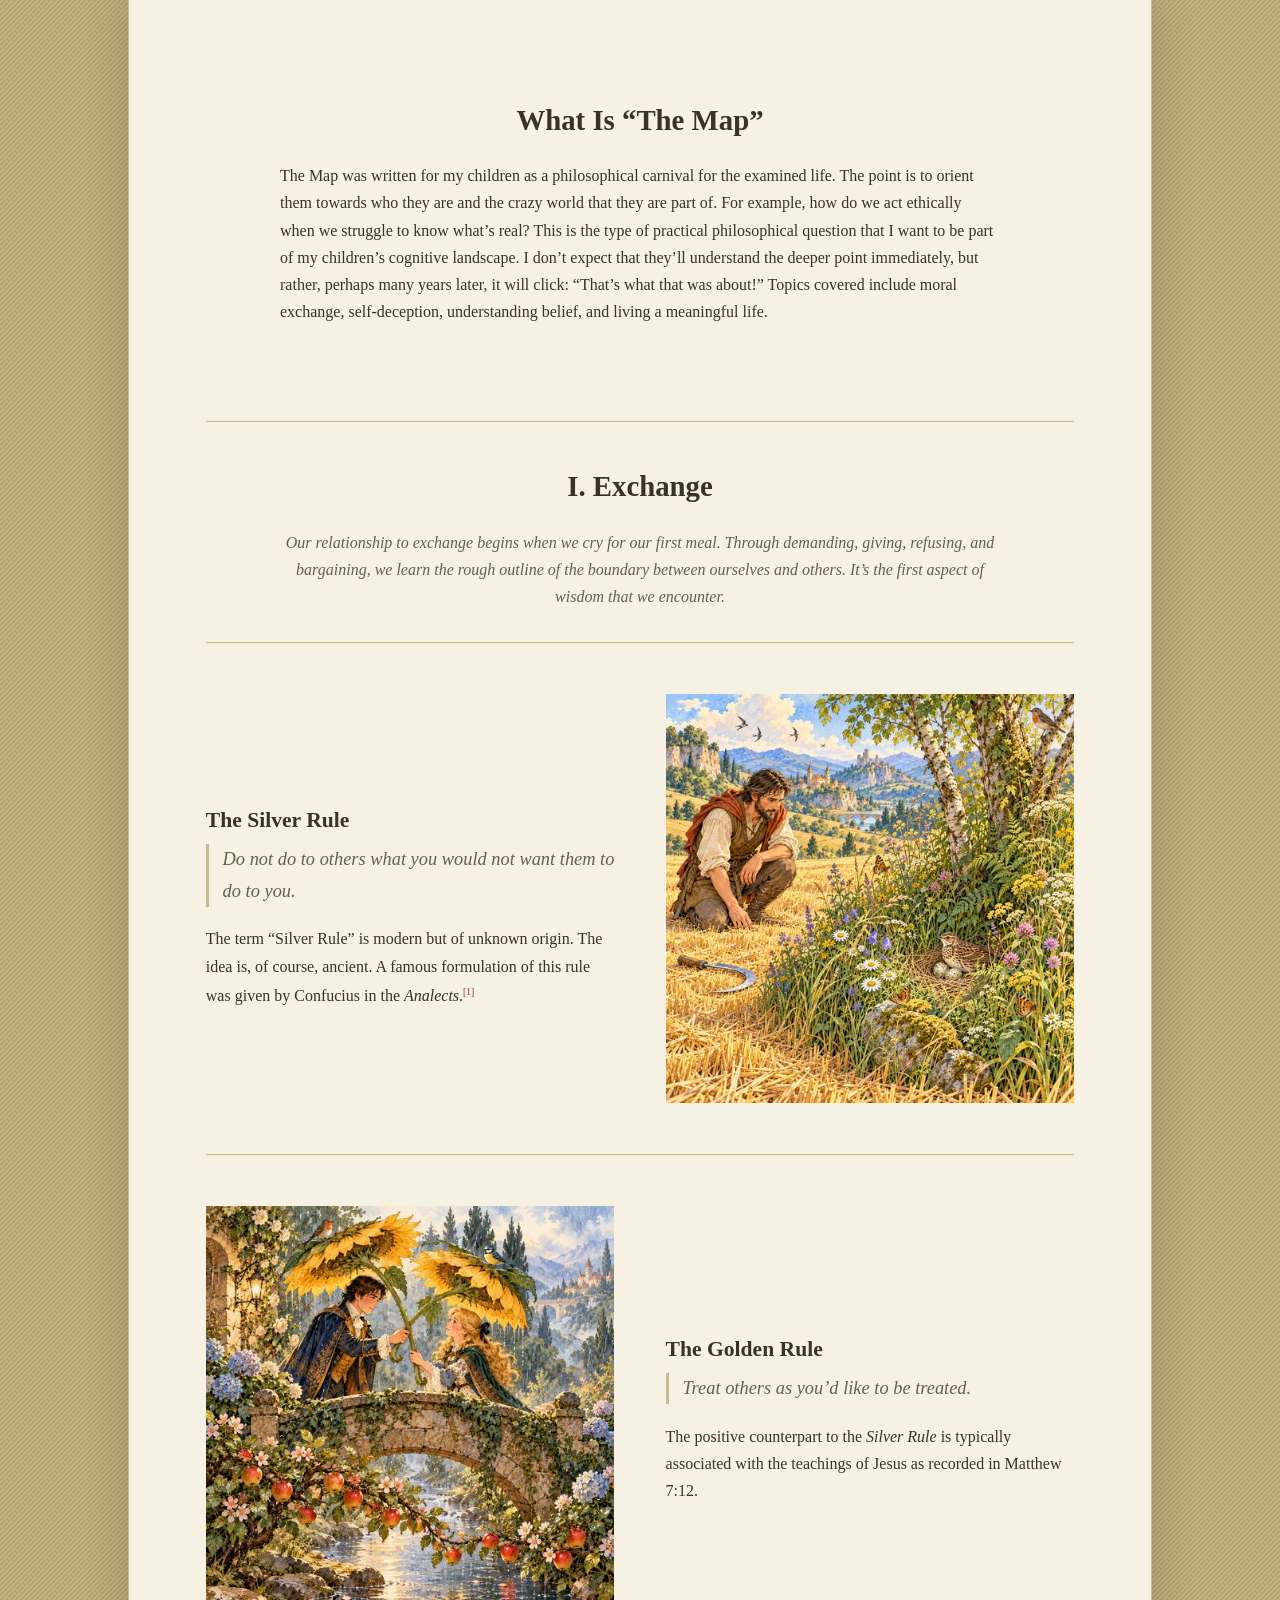
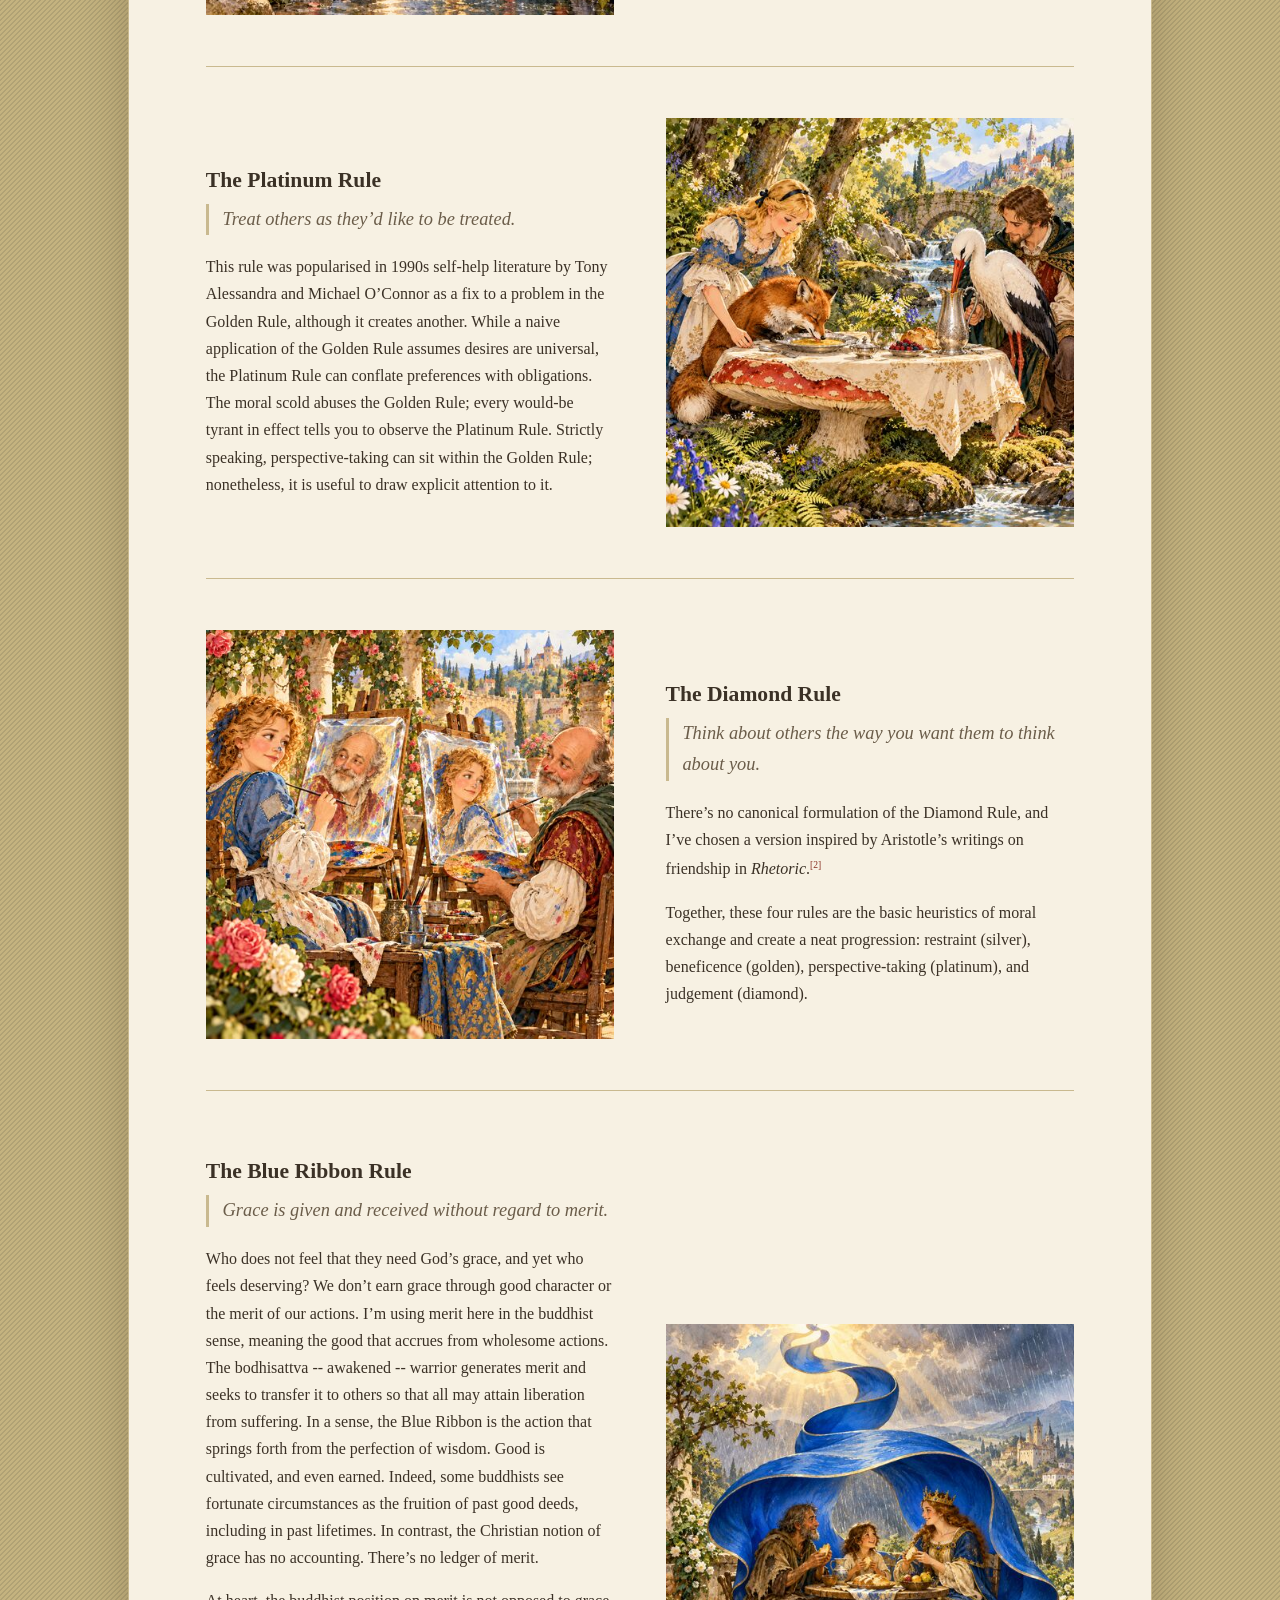
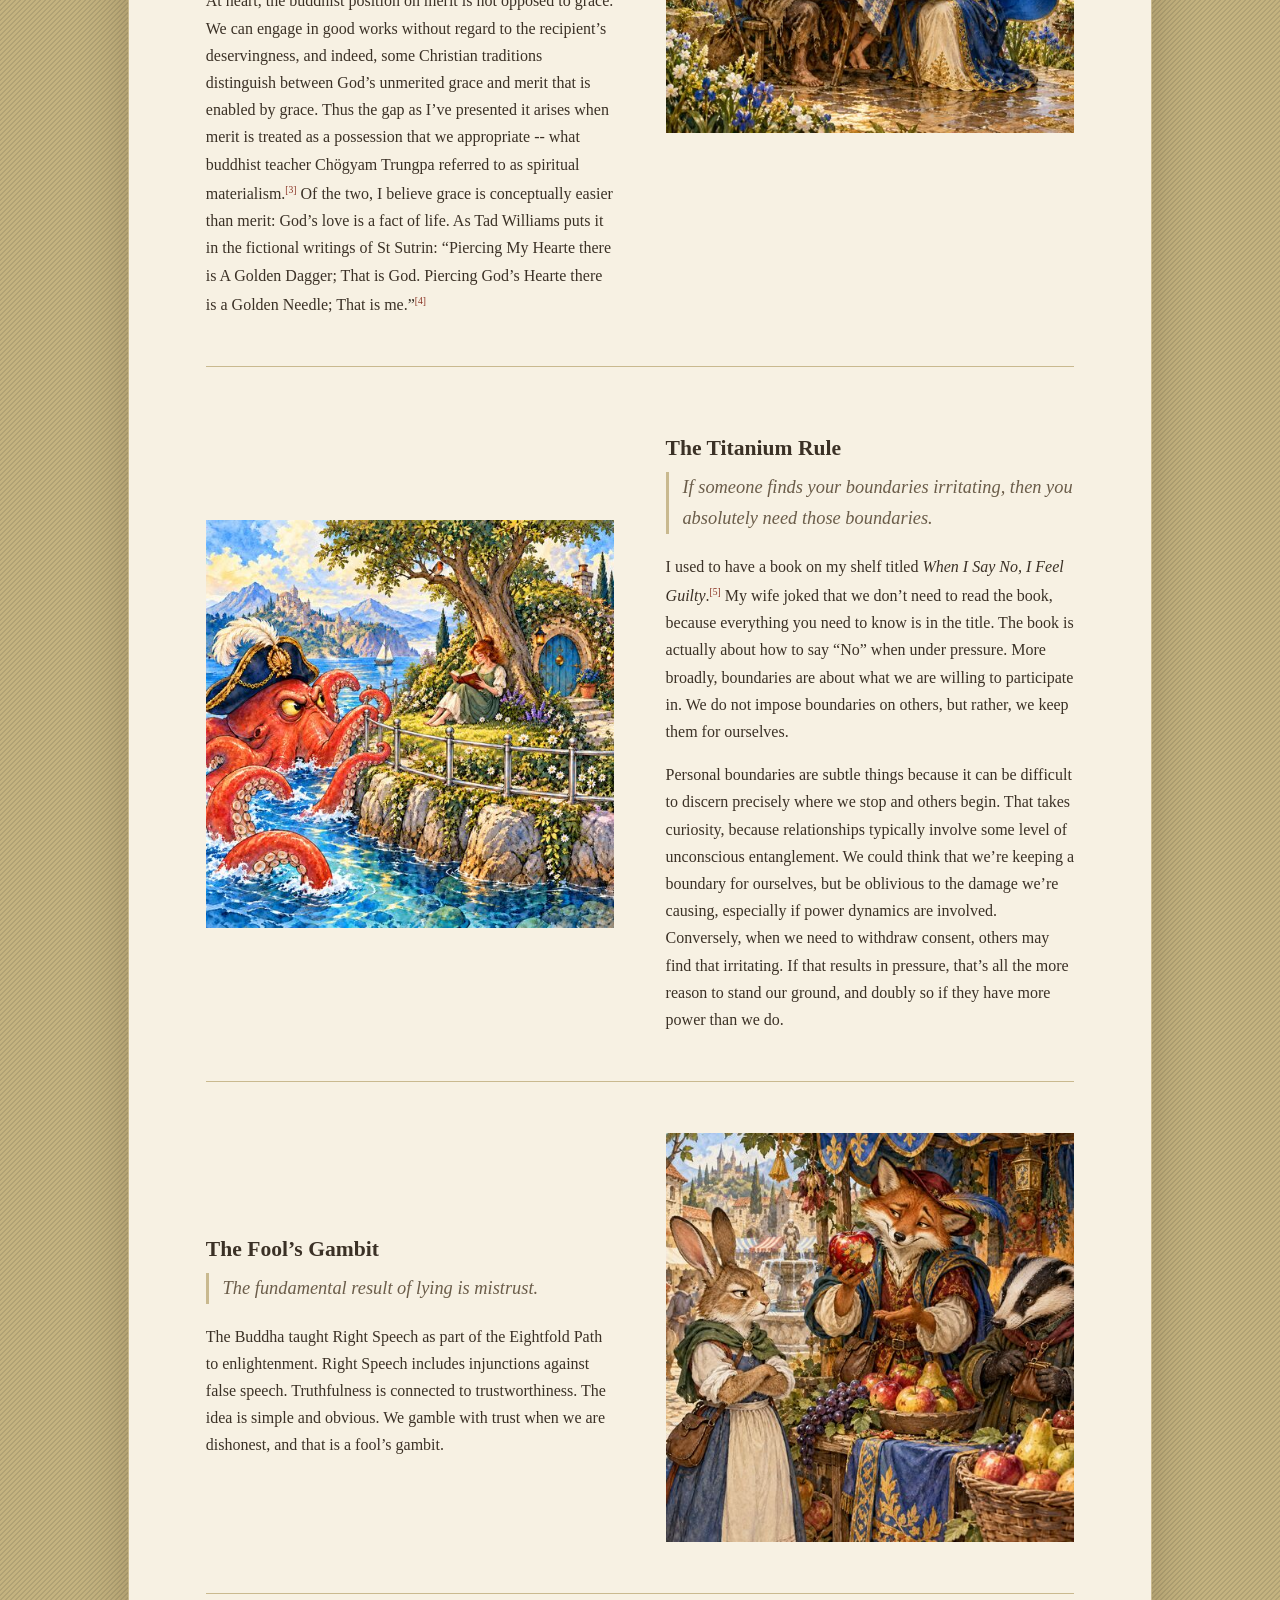
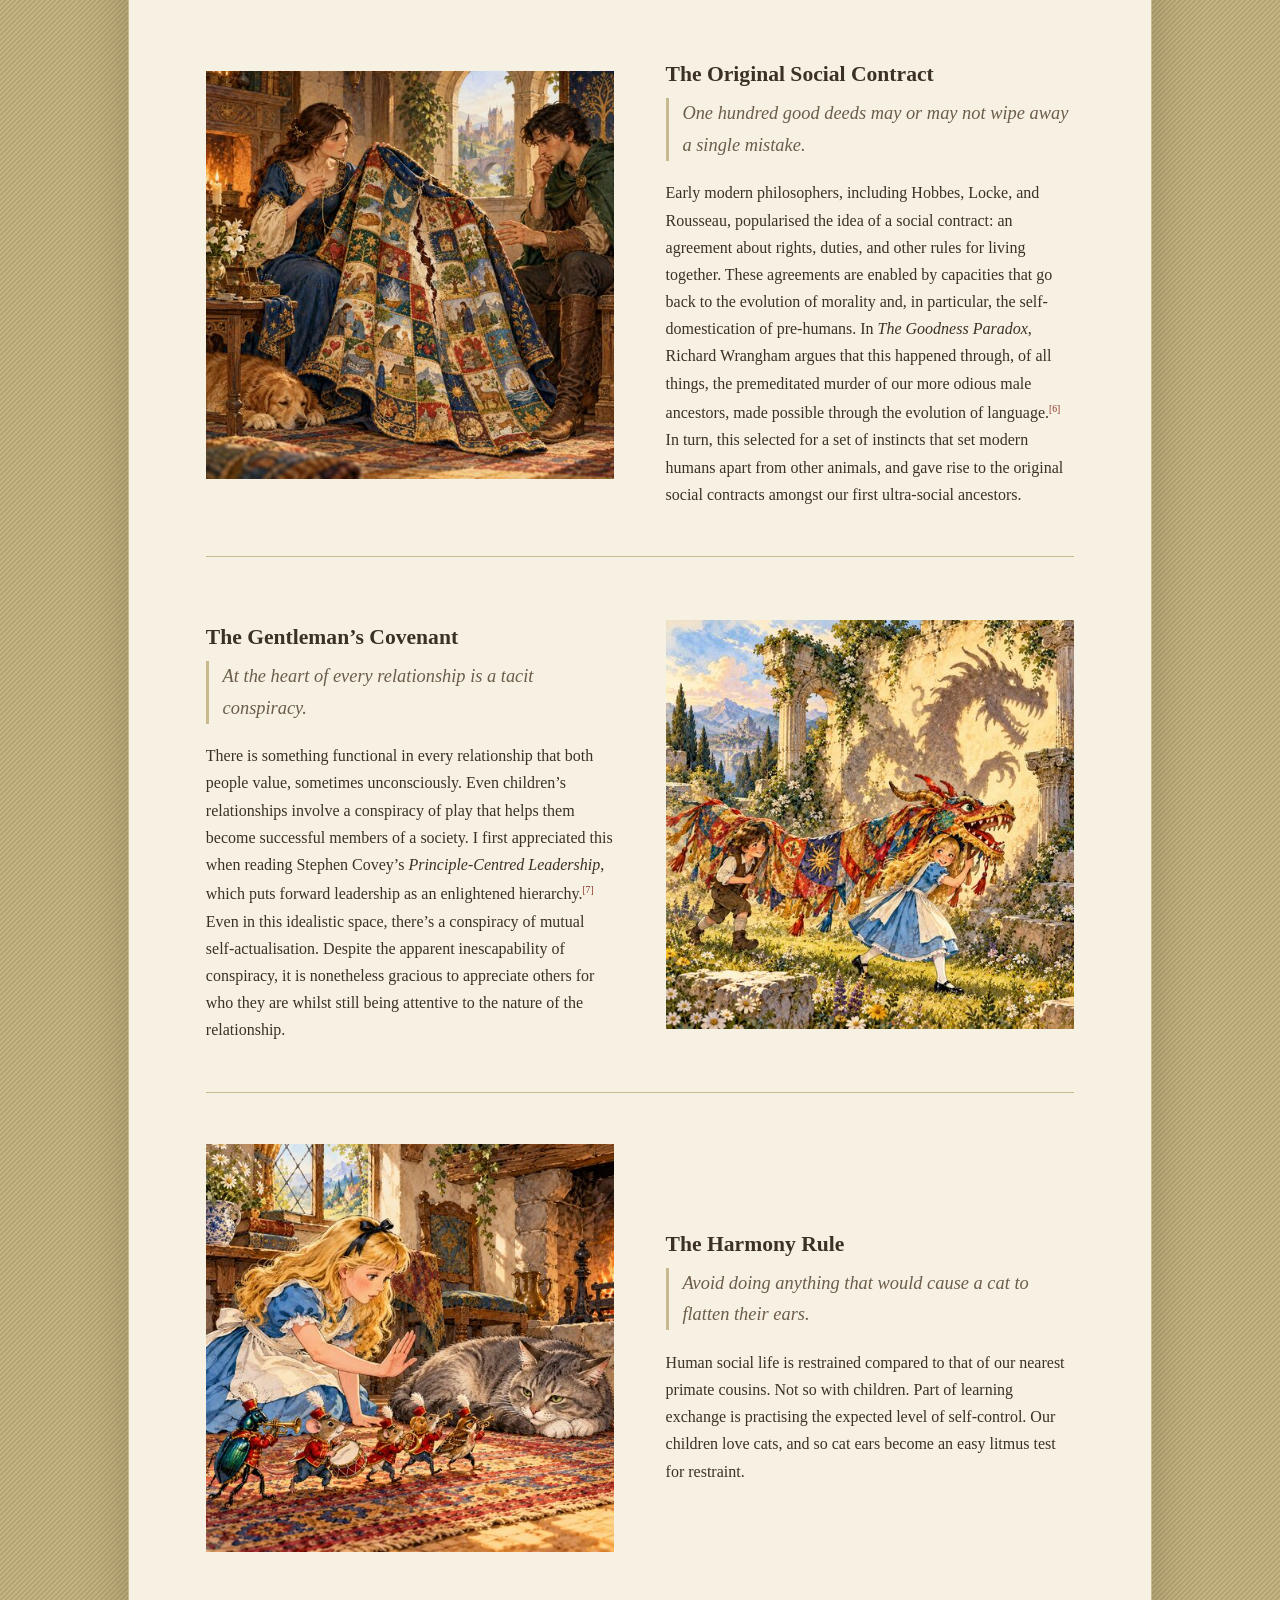
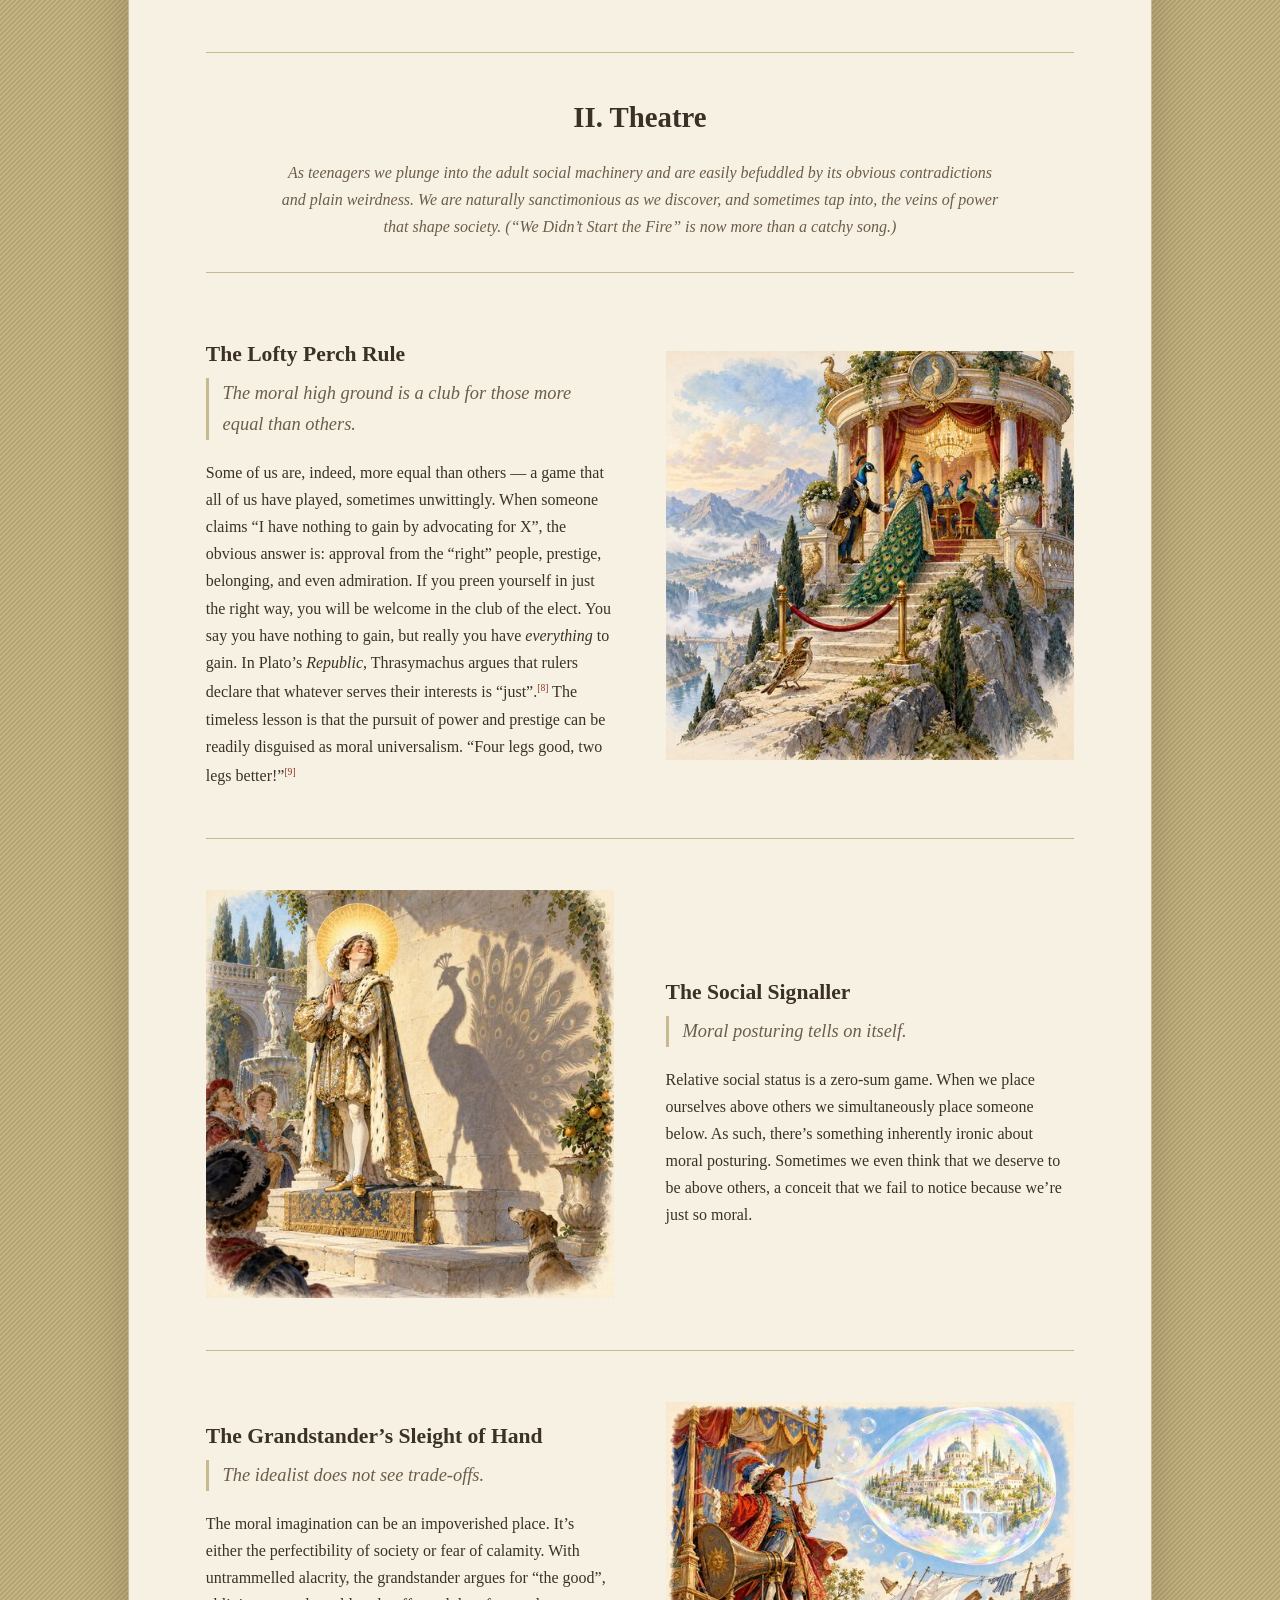
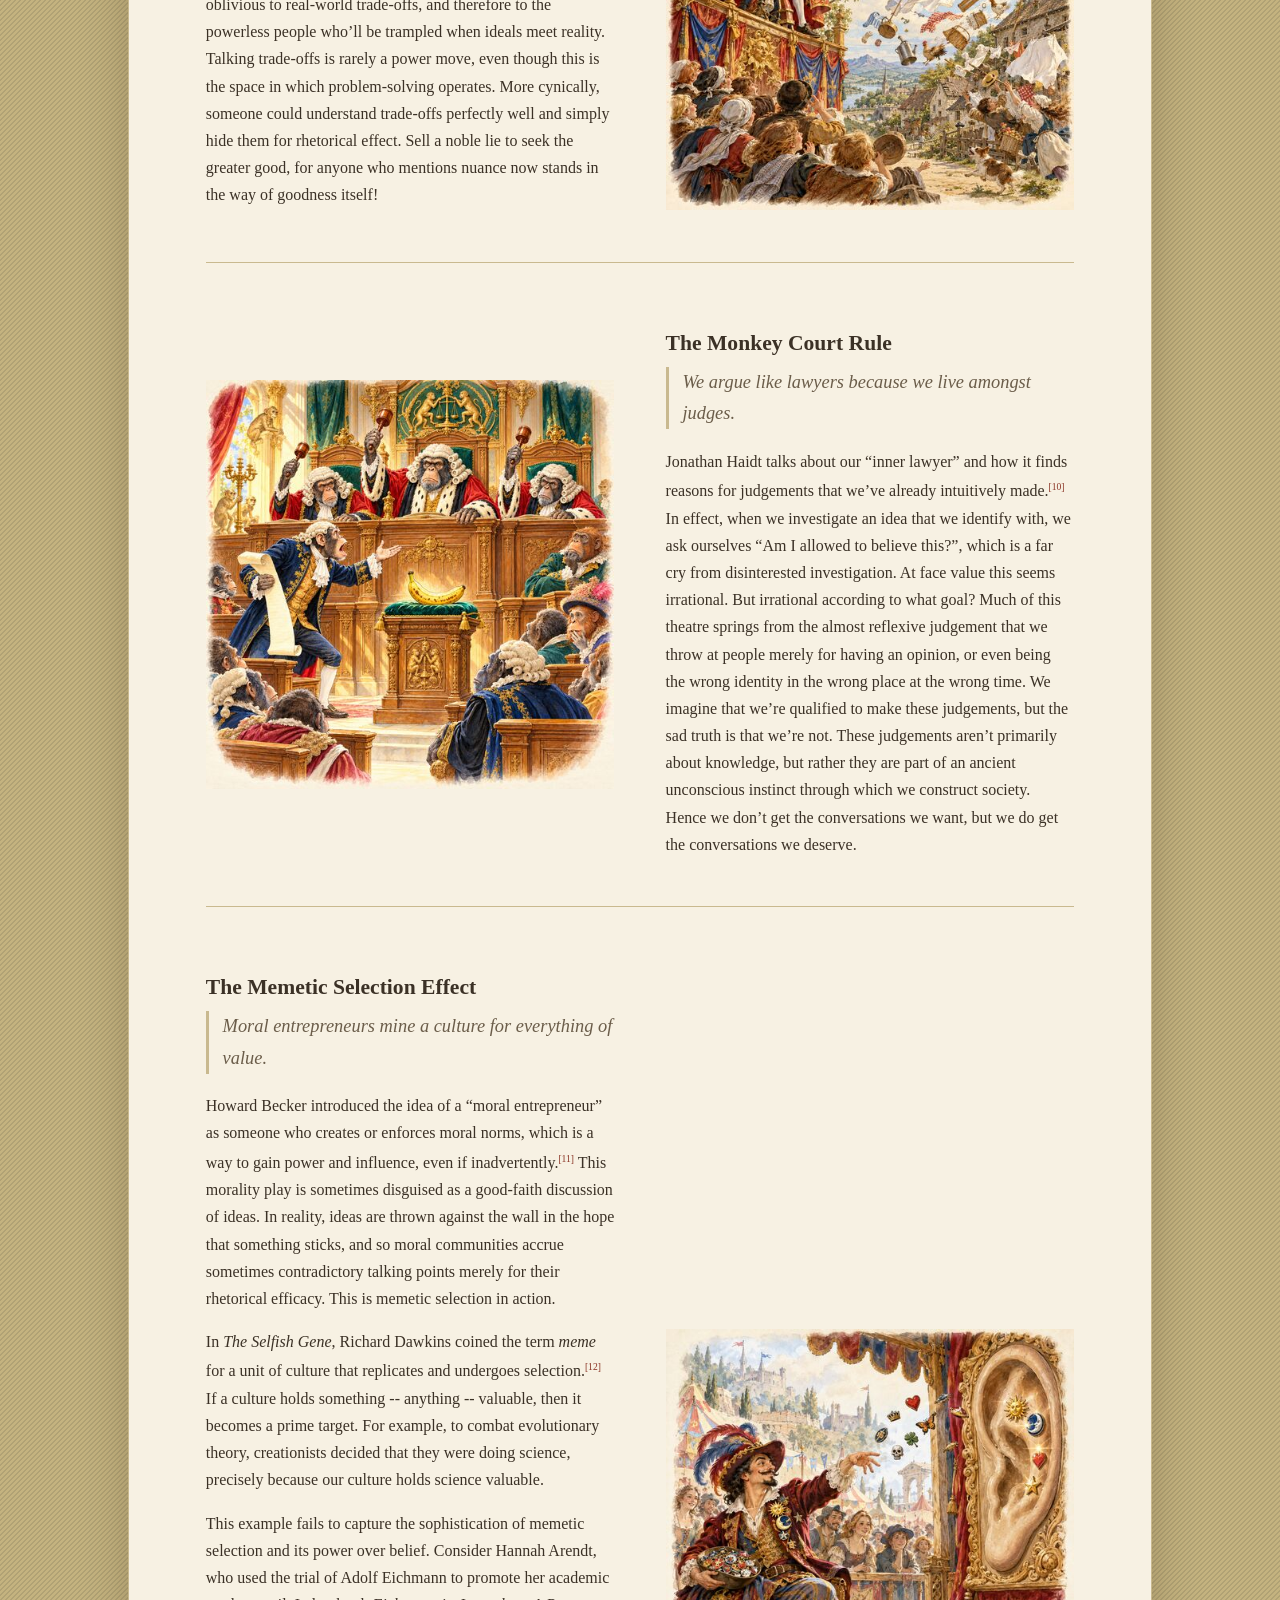
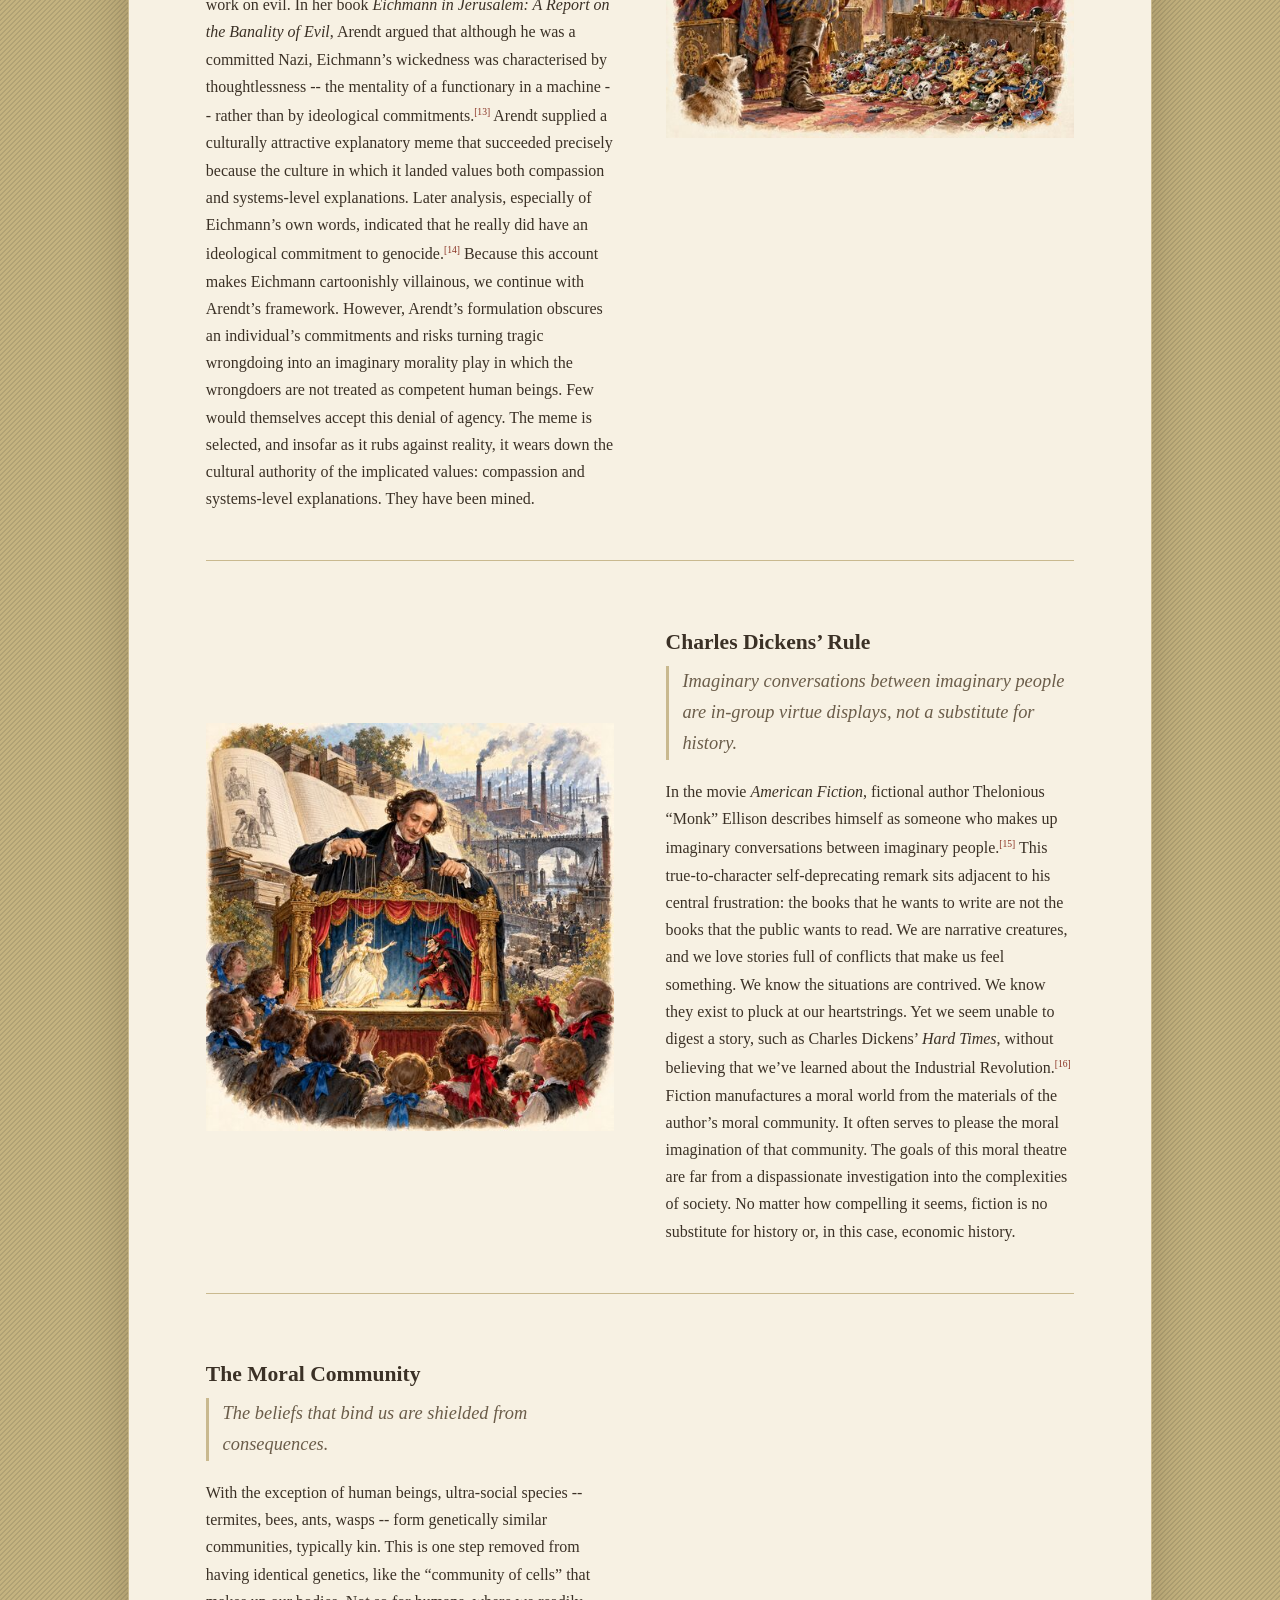
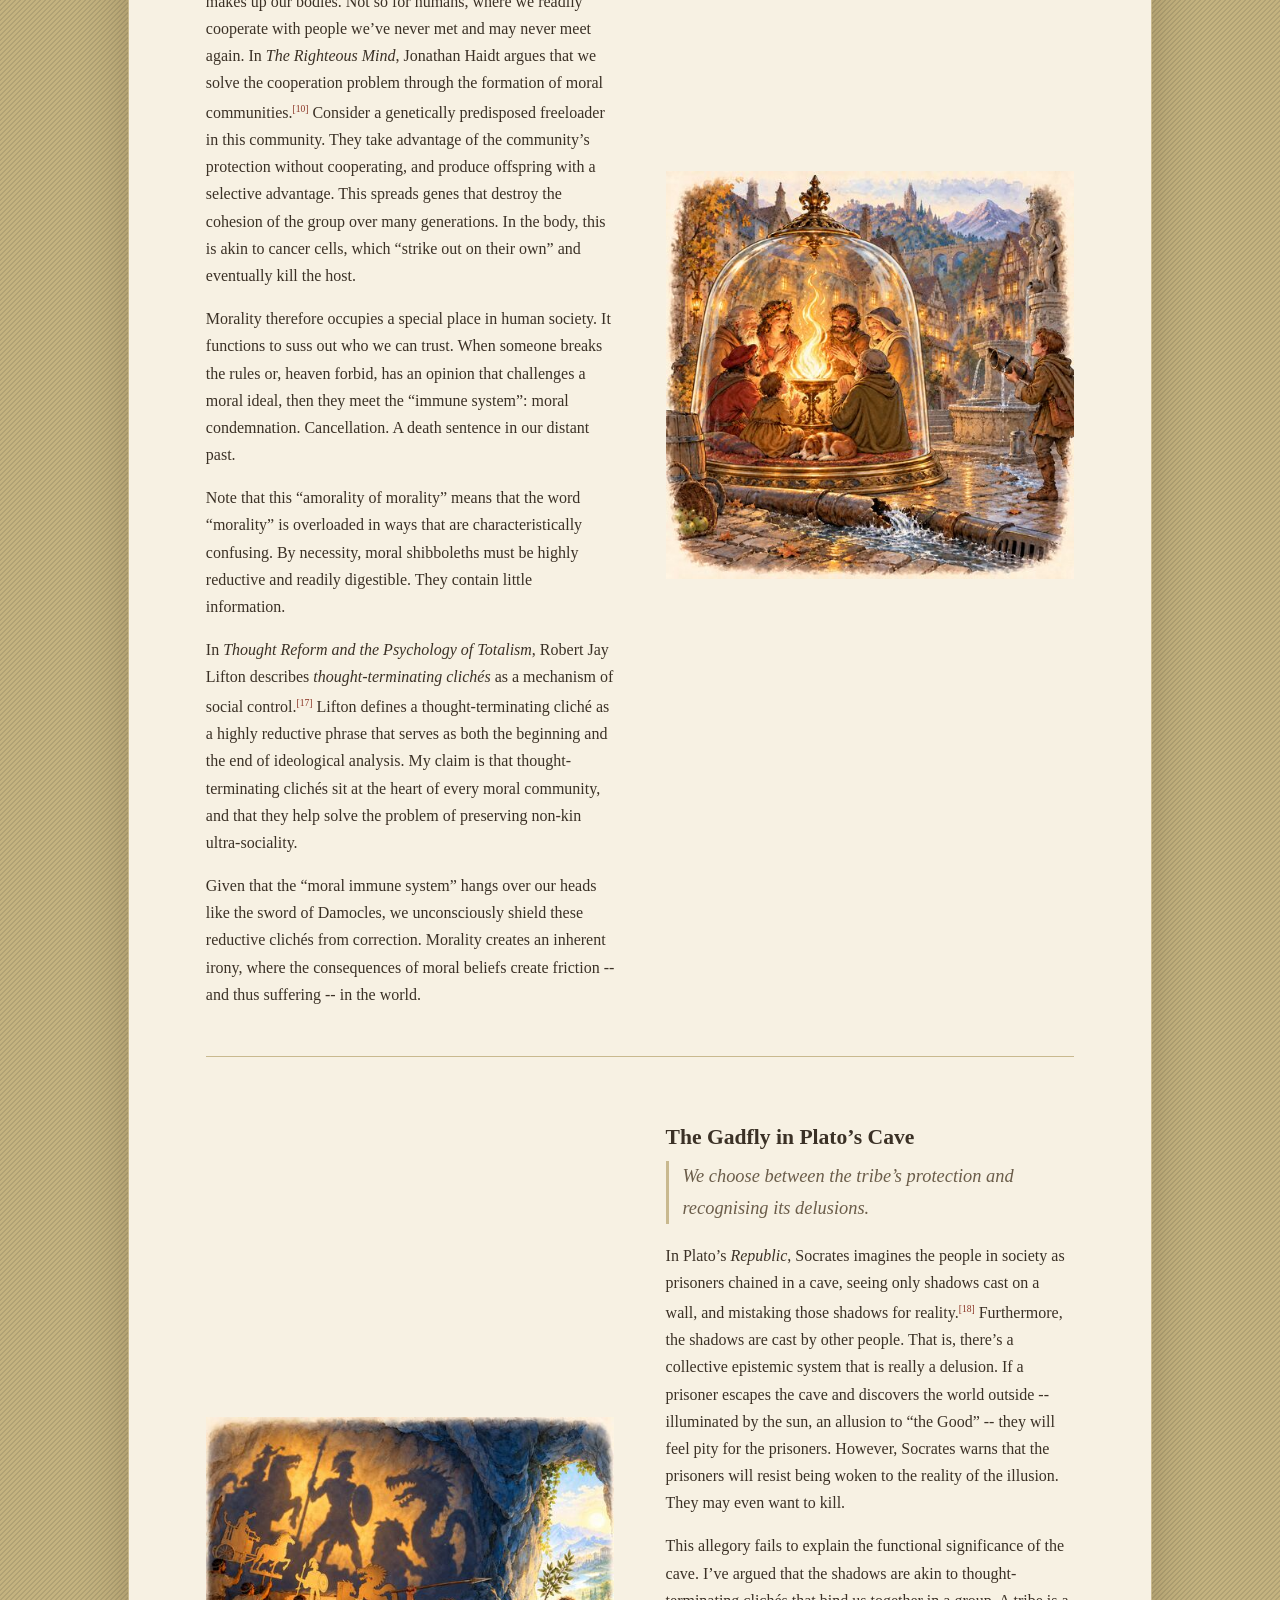
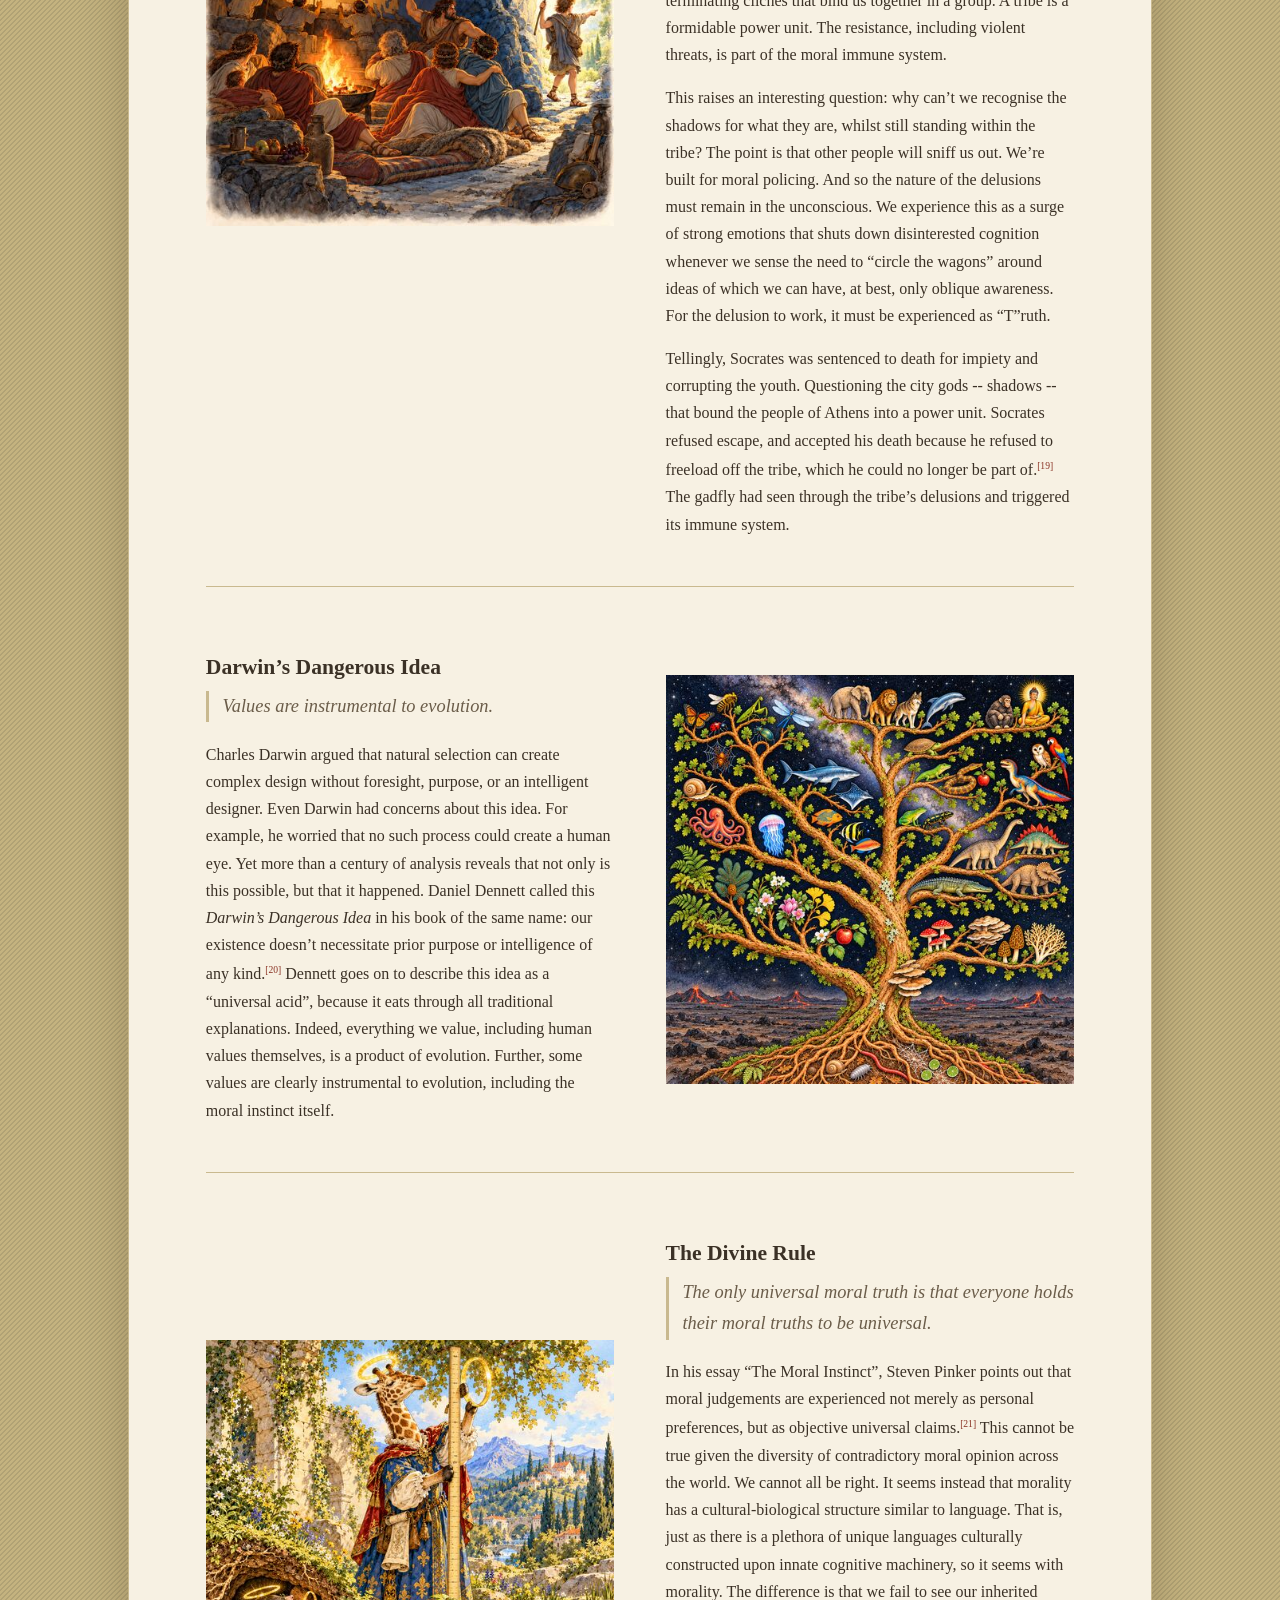
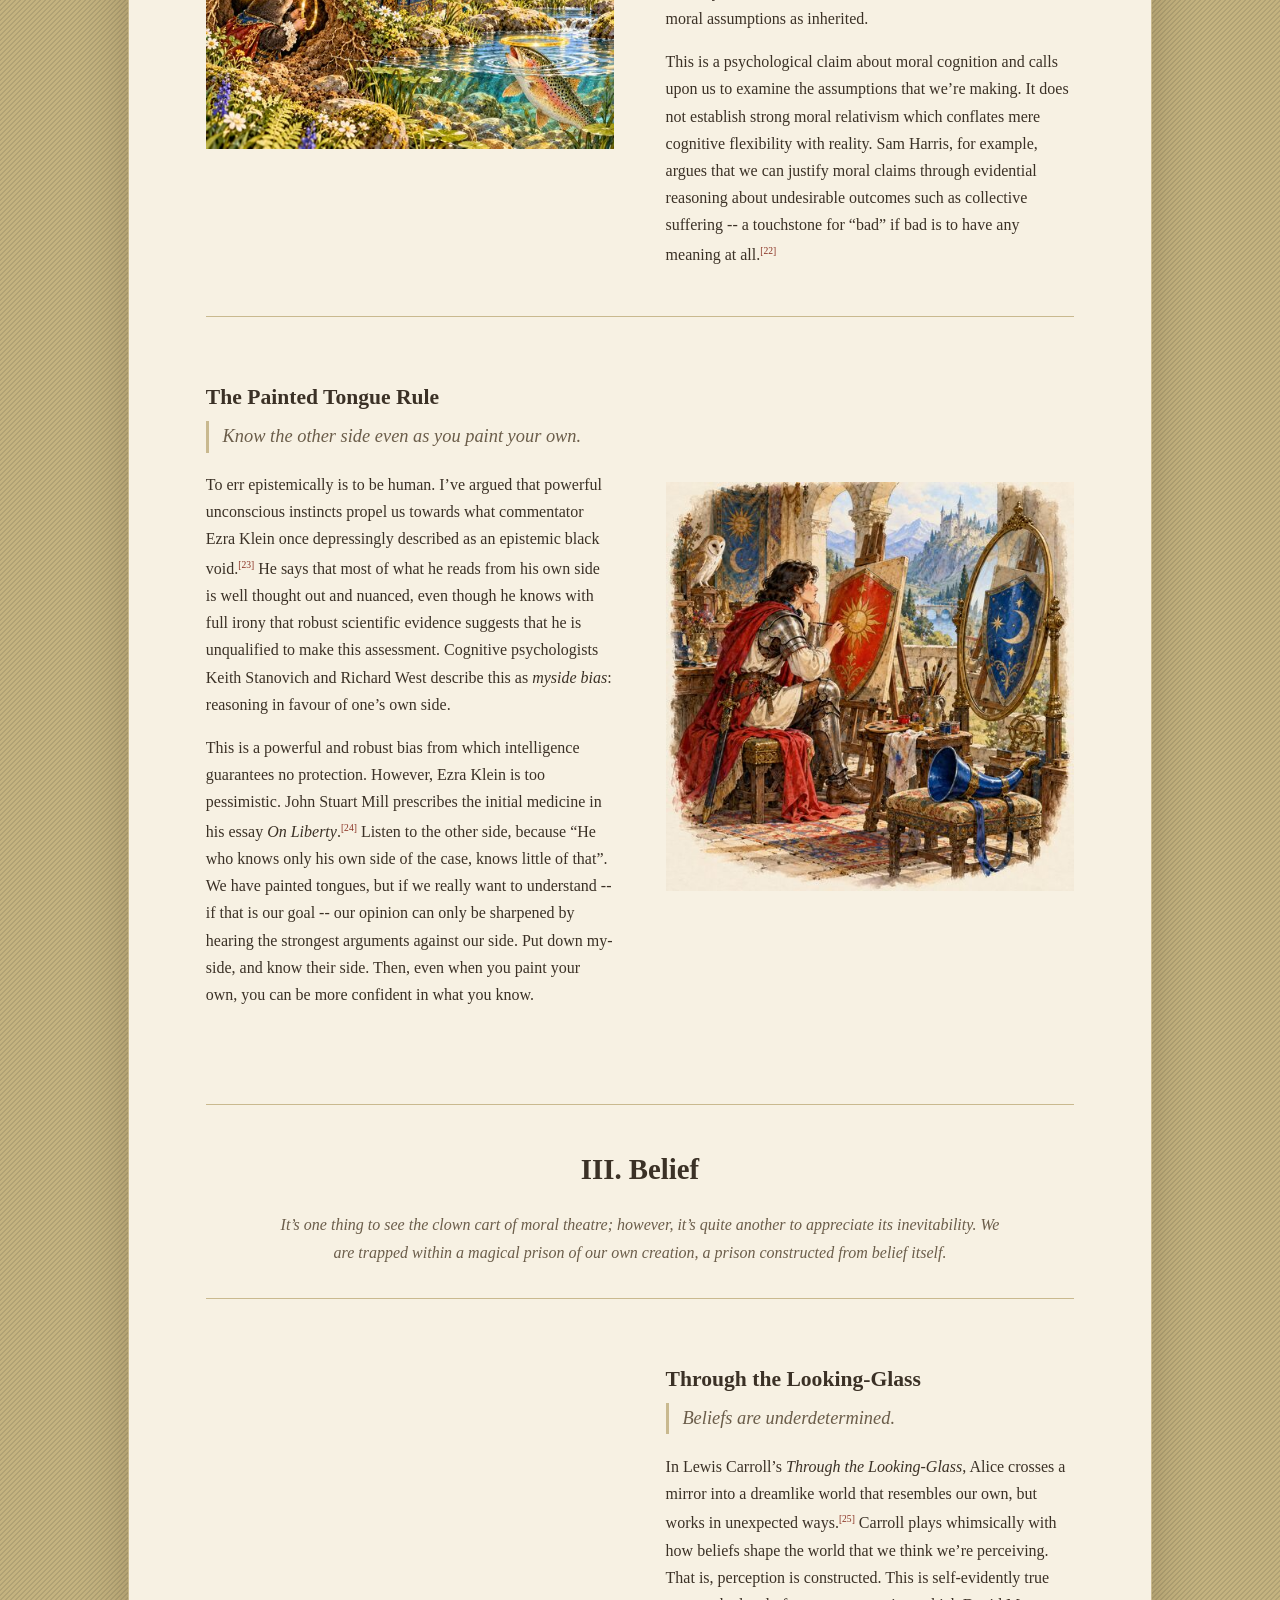
==== commit 71aee7c7: "revision" ====
--- a/docs/the-map/index.html
+++ b/docs/the-map/index.html
@@ -46,15 +46,16 @@
 <section class="row">
   <div class="cell cell-text"><h4 class="rule-title">The Blue Ribbon Rule</h4>
 <p class="rule-line">Grace is given and received without regard to merit.</p>
-<div class="rule-body"><p>Who does not feel that they need God’s grace, and yet who feels deserving? We don’t deserve grace, or earn it through good character, or the merit of our actions. I’m using merit to refer to the Buddhist notion of wholesome actions that bear positive karmic fruit. The bodhisattva -- awakened -- warrior, who vows to liberate all sentient beings before obtaining their own liberation, seeks to transfer merit to others. In a sense, the Blue Ribbon is the actions that spring forth from the perfection of wisdom. Good is cultivated, and even earned. Buddhists sometimes believe that fortunate circumstances are the earned fruition of past good deeds, including in past lifetimes. In contrast, the Christian notion of grace has no accounting. There’s no ledger of merit.</p>
-<p>At heart, the Buddhist position on merit is not opposed to grace. We can engage in good works without regard to the recipient’s deservingness, and indeed, some Christian traditions distinguish between God’s unmerited grace and merit that is enabled by grace. Thus the gap as I’ve presented it arises when merit is treated as a possession that we appropriate -- what buddhist teacher Chögyam Trungpa referred to as spiritual materialism.<sup class="cite"><a href="#ref-3" id="cite-ref-3-1">[3]</a></sup> Of the two, I believe grace is conceptually easier than merit: God’s love is a fact of life. As Tad Williams puts it in the fictional writings of St Sutrin: “Piercing My Hearte there is A Golden Dagger; That is God. Piercing God’s Hearte there is a Golden Needle; That is me.”<sup class="cite"><a href="#ref-4" id="cite-ref-4-1">[4]</a></sup></p></div></div>
+<div class="rule-body"><p>Who does not feel that they need God’s grace, and yet who feels deserving? We don’t earn grace through good character or the merit of our actions. I’m using merit here in the buddhist sense, meaning the good that accrues from wholesome actions. The bodhisattva -- awakened -- warrior generates merit and seeks to transfer it to others so that all may attain liberation from suffering. In a sense, the Blue Ribbon is the action that springs forth from the perfection of wisdom. Good is cultivated, and even earned. Indeed, some buddhists see fortunate circumstances as the fruition of past good deeds, including in past lifetimes. In contrast, the Christian notion of grace has no accounting. There’s no ledger of merit.</p>
+<p>At heart, the buddhist position on merit is not opposed to grace. We can engage in good works without regard to the recipient’s deservingness, and indeed, some Christian traditions distinguish between God’s unmerited grace and merit that is enabled by grace. Thus the gap as I’ve presented it arises when merit is treated as a possession that we appropriate -- what buddhist teacher Chögyam Trungpa referred to as spiritual materialism.<sup class="cite"><a href="#ref-3" id="cite-ref-3-1">[3]</a></sup> Of the two, I believe grace is conceptually easier than merit: God’s love is a fact of life. As Tad Williams puts it in the fictional writings of St Sutrin: “Piercing My Hearte there is A Golden Dagger; That is God. Piercing God’s Hearte there is a Golden Needle; That is me.”<sup class="cite"><a href="#ref-4" id="cite-ref-4-1">[4]</a></sup></p></div></div>
   <div class="cell cell-image"><img src="images/Section-1/02-Blue-Ribbon.jpg" alt="The Blue Ribbon Rule"></div>
 </section>
 <section class="row">
   <div class="cell cell-image"><img src="images/Section-1/03-Titanium.jpg" alt="The Titanium Rule"></div>
   <div class="cell cell-text"><h4 class="rule-title">The Titanium Rule</h4>
 <p class="rule-line">If someone finds your boundaries irritating, then you absolutely need those boundaries.</p>
-<div class="rule-body"><p>For the Titanium Rule I’ve provided an original formulation for an old idea.</p></div></div>
+<div class="rule-body"><p>I used to have a book on my shelf titled <em>When I Say No, I Feel Guilty</em>.<sup class="cite"><a href="#ref-5" id="cite-ref-5-1">[5]</a></sup> My wife joked that we don’t need to read the book, because everything you need to know is in the title. The book is actually about how to say “No” when under pressure. More broadly, boundaries are about what we are willing to participate in. We do not impose boundaries on others, but rather, we keep them for ourselves.</p>
+<p>Personal boundaries are subtle things because it can be difficult to discern precisely where we stop and others begin. That takes curiosity, because relationships typically involve some level of unconscious entanglement. We could think that we’re keeping a boundary for ourselves, but be oblivious to the damage we’re causing, especially if power dynamics are involved. Conversely, when we need to withdraw consent, others may find that irritating. If that results in pressure, that’s all the more reason to stand our ground, and doubly so if they have more power than we do.</p></div></div>
 </section>
 <section class="row">
   <div class="cell cell-text"><h4 class="rule-title">The Fool’s Gambit</h4>
@@ -66,12 +67,12 @@
   <div class="cell cell-image"><img src="images/Section-1/05-Original-Social-Contract.jpg" alt="The Original Social Contract"></div>
   <div class="cell cell-text"><h4 class="rule-title">The Original Social Contract</h4>
 <p class="rule-line">One hundred good deeds may or may not wipe away a single mistake.</p>
-<div class="rule-body"><p>Early modern philosophers, including Hobbes, Locke, and Rousseau, popularised the idea of a social contract: an agreement about rights, duties, and other rules for living together. These agreements are enabled by capacities that go back to the evolution of morality and, in particular, the self-domestication of pre-humans. In <em>The Goodness Paradox</em>, Richard Wrangham argues that this happened through, of all things, the premeditated murder of our more odious male ancestors, made possible through the evolution of language.<sup class="cite"><a href="#ref-5" id="cite-ref-5-1">[5]</a></sup> In turn, this selected for a set of instincts that set modern humans apart from other animals, and gave rise to an “OG” social contract amongst our first ultra-social ancestors.</p></div></div>
+<div class="rule-body"><p>Early modern philosophers, including Hobbes, Locke, and Rousseau, popularised the idea of a social contract: an agreement about rights, duties, and other rules for living together. These agreements are enabled by capacities that go back to the evolution of morality and, in particular, the self-domestication of pre-humans. In <em>The Goodness Paradox</em>, Richard Wrangham argues that this happened through, of all things, the premeditated murder of our more odious male ancestors, made possible through the evolution of language.<sup class="cite"><a href="#ref-6" id="cite-ref-6-1">[6]</a></sup> In turn, this selected for a set of instincts that set modern humans apart from other animals, and gave rise to the original social contracts amongst our first ultra-social ancestors.</p></div></div>
 </section>
 <section class="row">
   <div class="cell cell-text"><h4 class="rule-title">The Gentleman’s Covenant</h4>
 <p class="rule-line">At the heart of every relationship is a tacit conspiracy.</p>
-<div class="rule-body"><p>There is something functional in every relationship that you both value, even if unconsciously. Even children’s relationships involve a conspiracy of play that helps them become successful members of a society. I first appreciated this when reading Stephen Covey’s <em>Principle-Centred Leadership</em>, which puts forward leadership as an enlightened hierarchy.<sup class="cite"><a href="#ref-6" id="cite-ref-6-1">[6]</a></sup> Even in this idealistic space, there’s a conspiracy of mutual self-actualisation. Despite the apparent inescapability of conspiracy, it is nonetheless gentlemanly to cultivate an aesthetic appreciation of others whilst still being attentive to the nature of the relationship.</p></div></div>
+<div class="rule-body"><p>There is something functional in every relationship that both people value, sometimes unconsciously. Even children’s relationships involve a conspiracy of play that helps them become successful members of a society. I first appreciated this when reading Stephen Covey’s <em>Principle-Centred Leadership</em>, which puts forward leadership as an enlightened hierarchy.<sup class="cite"><a href="#ref-7" id="cite-ref-7-1">[7]</a></sup> Even in this idealistic space, there’s a conspiracy of mutual self-actualisation. Despite the apparent inescapability of conspiracy, it is nonetheless gracious to appreciate others for who they are whilst still being attentive to the nature of the relationship.</p></div></div>
   <div class="cell cell-image"><img src="images/Section-1/06-Gentlemans-Covenant.jpg" alt="The Gentleman’s Covenant"></div>
 </section>
 <section class="row">
@@ -88,7 +89,7 @@
 <section class="row">
   <div class="cell cell-text"><h4 class="rule-title">The Lofty Perch Rule</h4>
 <p class="rule-line">The moral high ground is a club for those more equal than others.</p>
-<div class="rule-body"><p>Some of us are, indeed, more equal than others — a game that all of us have played, sometimes unwittingly. When someone claims “I have nothing to gain by advocating for X”, the obvious answer is: approval from the “right” people, prestige, belonging, and even admiration. If you preen yourself in just the right way, you will be welcome in the club of the elect. You say you have nothing to gain, but really you have <em>everything</em> to gain. In Plato’s <em>Republic</em>, Thrasymachus argues that rulers declare that whatever serves their interests is “just”.<sup class="cite"><a href="#ref-7" id="cite-ref-7-1">[7]</a></sup> The timeless lesson is that the pursuit of power and prestige can be readily disguised as moral universalism. “Four legs good, two legs better!”<sup class="cite"><a href="#ref-8" id="cite-ref-8-1">[8]</a></sup></p></div></div>
+<div class="rule-body"><p>Some of us are, indeed, more equal than others — a game that all of us have played, sometimes unwittingly. When someone claims “I have nothing to gain by advocating for X”, the obvious answer is: approval from the “right” people, prestige, belonging, and even admiration. If you preen yourself in just the right way, you will be welcome in the club of the elect. You say you have nothing to gain, but really you have <em>everything</em> to gain. In Plato’s <em>Republic</em>, Thrasymachus argues that rulers declare that whatever serves their interests is “just”.<sup class="cite"><a href="#ref-8" id="cite-ref-8-1">[8]</a></sup> The timeless lesson is that the pursuit of power and prestige can be readily disguised as moral universalism. “Four legs good, two legs better!”<sup class="cite"><a href="#ref-9" id="cite-ref-9-1">[9]</a></sup></p></div></div>
   <div class="cell cell-image"><img src="images/Section-2/01-lofty-perch.jpg" alt="The Lofty Perch Rule"></div>
 </section>
 <section class="row">
@@ -100,36 +101,36 @@
 <section class="row">
   <div class="cell cell-text"><h4 class="rule-title">The Grandstander’s Sleight of Hand</h4>
 <p class="rule-line">The idealist does not see trade-offs.</p>
-<div class="rule-body"><p>The moral imagination can be an impoverished place of angels and demons. It’s either the perfectibility of society or fear of calamity. With untrammelled alacrity, the grandstander argues for “the good”, oblivious to real-world trade-offs, and therefore to the powerless people who’ll be trampled when ideals meet reality. Talking trade-offs is rarely a power move, even though this is the space in which problem-solving operates. More cynically, someone could understand trade-offs perfectly well and simply hide them for rhetorical effect. Sell a noble lie to seek the greater good, for anyone who mentions nuance now stands in the way of goodness itself!</p></div></div>
+<div class="rule-body"><p>The moral imagination can be an impoverished place. It’s either the perfectibility of society or fear of calamity. With untrammelled alacrity, the grandstander argues for “the good”, oblivious to real-world trade-offs, and therefore to the powerless people who’ll be trampled when ideals meet reality. Talking trade-offs is rarely a power move, even though this is the space in which problem-solving operates. More cynically, someone could understand trade-offs perfectly well and simply hide them for rhetorical effect. Sell a noble lie to seek the greater good, for anyone who mentions nuance now stands in the way of goodness itself!</p></div></div>
   <div class="cell cell-image"><img src="images/Section-2/03-grandstanders-sleight-of-hand.jpg" alt="The Grandstander’s Sleight of Hand"></div>
 </section>
 <section class="row">
   <div class="cell cell-image"><img src="images/Section-2/04-monkey-court.jpg" alt="The Monkey Court Rule"></div>
   <div class="cell cell-text"><h4 class="rule-title">The Monkey Court Rule</h4>
 <p class="rule-line">We argue like lawyers because we live amongst judges.</p>
-<div class="rule-body"><p>Jonathan Haidt talks about our “inner lawyer” and how it finds reasons for judgements that we’ve intuitively made.<sup class="cite"><a href="#ref-9" id="cite-ref-9-1">[9]</a></sup> In effect, when we investigate an idea that we identify with, we ask ourselves “Am I allowed to believe this?”, which is a far cry from disinterested investigation. At face value this seems irrational. But irrational according to what goal? Much of this theatre springs from the almost reflexive judgement that we throw at people merely for having an opinion, or even being the wrong identity in the wrong place at the wrong time. We imagine that we’re qualified to make these judgements, but the sad truth is that we’re not. These judgements aren’t primarily about knowledge, but rather they are part of an ancient unconscious instinct through which we construct society. Hence we don’t get the conversations we want, but we do get the conversations we deserve.</p></div></div>
+<div class="rule-body"><p>Jonathan Haidt talks about our “inner lawyer” and how it finds reasons for judgements that we’ve already intuitively made.<sup class="cite"><a href="#ref-10" id="cite-ref-10-1">[10]</a></sup> In effect, when we investigate an idea that we identify with, we ask ourselves “Am I allowed to believe this?”, which is a far cry from disinterested investigation. At face value this seems irrational. But irrational according to what goal? Much of this theatre springs from the almost reflexive judgement that we throw at people merely for having an opinion, or even being the wrong identity in the wrong place at the wrong time. We imagine that we’re qualified to make these judgements, but the sad truth is that we’re not. These judgements aren’t primarily about knowledge, but rather they are part of an ancient unconscious instinct through which we construct society. Hence we don’t get the conversations we want, but we do get the conversations we deserve.</p></div></div>
 </section>
 <section class="row">
   <div class="cell cell-text"><h4 class="rule-title">The Memetic Selection Effect</h4>
 <p class="rule-line">Moral entrepreneurs mine a culture for everything of value.</p>
-<div class="rule-body"><p>Howard Becker introduced the idea of a “moral entrepreneur” as someone who creates or enforces moral norms, which is a way to gain power and influence, even if inadvertently.<sup class="cite"><a href="#ref-10" id="cite-ref-10-1">[10]</a></sup> This morality play is sometimes disguised as a good-faith discussion of ideas. In reality, ideas are thrown against the wall in the hope that something sticks, and so moral communities accrue sometimes contradictory talking points merely for their rhetorical efficacy. This is memetic selection in action.</p>
-<p>In <em>The Selfish Gene</em>, Richard Dawkins coined the term <em>meme</em> for a unit of culture that replicates and undergoes selection.<sup class="cite"><a href="#ref-11" id="cite-ref-11-1">[11]</a></sup> If a culture holds something -- anything -- valuable, then it becomes a prime target. For example, to combat evolutionary theory, creationists decided that they were doing science, precisely because our culture holds science valuable.</p>
-<p>This example fails to capture the sophistication of memetic selection and its power over belief. Consider Hannah Arendt, who used the trial of Adolf Eichmann to promote her academic work on evil. In her book <em>Eichmann in Jerusalem: A Report on the Banality of Evil</em>, Arendt argued that although he was a committed Nazi, Eichmann’s wickedness was characterised by thoughtlessness -- the mentality of a functionary in a machine -- rather than by ideological commitments.<sup class="cite"><a href="#ref-12" id="cite-ref-12-1">[12]</a></sup> Arendt supplied a culturally attractive explanatory meme that succeeded precisely because the culture in which it landed values both compassion and systems-level explanations. Later analysis, especially of Eichmann’s own words, indicated that he really did have an ideological commitment to genocide. Because this account makes Eichmann cartoonishly villainous, we continue with Arendt’s framework. However, Arendt’s formulation obscures an individual’s commitments and risks turning tragic wrongdoing into an imaginary morality play in which the wrongdoers are not treated as competent human beings. Few would themselves accept this denial of agency. The meme is selected, and insofar as it rubs against reality, it wears down the cultural authority of the implicated values: compassion and systems-level explanations. They have been mined.</p></div></div>
+<div class="rule-body"><p>Howard Becker introduced the idea of a “moral entrepreneur” as someone who creates or enforces moral norms, which is a way to gain power and influence, even if inadvertently.<sup class="cite"><a href="#ref-11" id="cite-ref-11-1">[11]</a></sup> This morality play is sometimes disguised as a good-faith discussion of ideas. In reality, ideas are thrown against the wall in the hope that something sticks, and so moral communities accrue sometimes contradictory talking points merely for their rhetorical efficacy. This is memetic selection in action.</p>
+<p>In <em>The Selfish Gene</em>, Richard Dawkins coined the term <em>meme</em> for a unit of culture that replicates and undergoes selection.<sup class="cite"><a href="#ref-12" id="cite-ref-12-1">[12]</a></sup> If a culture holds something -- anything -- valuable, then it becomes a prime target. For example, to combat evolutionary theory, creationists decided that they were doing science, precisely because our culture holds science valuable.</p>
+<p>This example fails to capture the sophistication of memetic selection and its power over belief. Consider Hannah Arendt, who used the trial of Adolf Eichmann to promote her academic work on evil. In her book <em>Eichmann in Jerusalem: A Report on the Banality of Evil</em>, Arendt argued that although he was a committed Nazi, Eichmann’s wickedness was characterised by thoughtlessness -- the mentality of a functionary in a machine -- rather than by ideological commitments.<sup class="cite"><a href="#ref-13" id="cite-ref-13-1">[13]</a></sup> Arendt supplied a culturally attractive explanatory meme that succeeded precisely because the culture in which it landed values both compassion and systems-level explanations. Later analysis, especially of Eichmann’s own words, indicated that he really did have an ideological commitment to genocide.<sup class="cite"><a href="#ref-14" id="cite-ref-14-1">[14]</a></sup> Because this account makes Eichmann cartoonishly villainous, we continue with Arendt’s framework. However, Arendt’s formulation obscures an individual’s commitments and risks turning tragic wrongdoing into an imaginary morality play in which the wrongdoers are not treated as competent human beings. Few would themselves accept this denial of agency. The meme is selected, and insofar as it rubs against reality, it wears down the cultural authority of the implicated values: compassion and systems-level explanations. They have been mined.</p></div></div>
   <div class="cell cell-image"><img src="images/Section-2/05-memetic-selection-effect.jpg" alt="The Memetic Selection Effect"></div>
 </section>
 <section class="row">
   <div class="cell cell-image"><img src="images/Section-2/06-charles-dickens.jpg" alt="Charles Dickens’ Rule"></div>
   <div class="cell cell-text"><h4 class="rule-title">Charles Dickens’ Rule</h4>
 <p class="rule-line">Imaginary conversations between imaginary people are in-group virtue displays, not a substitute for history.</p>
-<div class="rule-body"><p>In the movie <em>American Fiction</em>, fictional author Thelonious “Monk” Ellison describes himself as someone who makes up imaginary conversations between imaginary people.<sup class="cite"><a href="#ref-13" id="cite-ref-13-1">[13]</a></sup> This true-to-character self-deprecating remark sits adjacent to his central frustration: the books that the public wants are not the books that he wants to write. We are narrative creatures, and we love stories full of conflicts that make us feel something. We know the situations are contrived. We know they exist to pluck at our heartstrings. Yet we seem unable to digest a story, such as Charles Dickens’ <em>Hard Times</em>, without believing that we’ve learned about the Industrial Revolution.<sup class="cite"><a href="#ref-14" id="cite-ref-14-1">[14]</a></sup> Fiction manufactures a moral world from the materials of the author’s moral community. It can serve to please the moral imagination of that community. The goals of this moral theatre are far from a dispassionate investigation into the complexities of society. No matter how compelling it seems, fiction is no substitute for history, or in this case, economic history.</p></div></div>
+<div class="rule-body"><p>In the movie <em>American Fiction</em>, fictional author Thelonious “Monk” Ellison describes himself as someone who makes up imaginary conversations between imaginary people.<sup class="cite"><a href="#ref-15" id="cite-ref-15-1">[15]</a></sup> This true-to-character self-deprecating remark sits adjacent to his central frustration: the books that he wants to write are not the books that the public wants to read. We are narrative creatures, and we love stories full of conflicts that make us feel something. We know the situations are contrived. We know they exist to pluck at our heartstrings. Yet we seem unable to digest a story, such as Charles Dickens’ <em>Hard Times</em>, without believing that we’ve learned about the Industrial Revolution.<sup class="cite"><a href="#ref-16" id="cite-ref-16-1">[16]</a></sup> Fiction manufactures a moral world from the materials of the author’s moral community. It often serves to please the moral imagination of that community. The goals of this moral theatre are far from a dispassionate investigation into the complexities of society. No matter how compelling it seems, fiction is no substitute for history or, in this case, economic history.</p></div></div>
 </section>
 <section class="row">
   <div class="cell cell-text"><h4 class="rule-title">The Moral Community</h4>
 <p class="rule-line">The beliefs that bind us are shielded from consequences.</p>
-<div class="rule-body"><p>With the exception of human beings, ultra-social species -- termites, bees, ants, wasps -- form genetically similar communities, typically kin. This is one step removed from having identical genetics, like the “community of cells” that makes up our bodies. Not so for humans, where we readily cooperate with people we’ve never met and may never meet again. In <em>The Righteous Mind</em>, Jonathan Haidt argues that we solve the cooperation problem through the formation of moral communities.<sup class="cite"><a href="#ref-9" id="cite-ref-9-2">[9]</a></sup> In particular, a freeloader could take advantage of a community’s protection without cooperating, and then produce offspring who do the same, gradually destroying the cohesion of the group. In the body, this is akin to cancer cells, which “strike out on their own” and eventually kill the host.</p>
-<p>Morality therefore occupies a special place in human society. It functions to suss out who we can trust. When someone breaks the rules, or heaven forbid, has an opinion that challenges a moral ideal, they meet the “immune system”: moral condemnation. Cancellation. A death sentence in our distant past.</p>
-<p>Note that this “amorality of morality” means that the word “morality” is overloaded in ways that are characteristically confusing. By necessity, moral shibboleths must be highly reductive and readily digestible. They cannot contain much information.</p>
-<p>In <em>Thought Reform and the Psychology of Totalism</em>, Robert Jay Lifton describes <em>thought-terminating clichés</em> as a mechanism of social control.<sup class="cite"><a href="#ref-15" id="cite-ref-15-1">[15]</a></sup> Lifton defines a thought-terminating cliché as a highly reductive phrase that serves as both the beginning and the end of ideological analysis. My claim is that thought-terminating clichés sit at the heart of every moral community, and that they help solve the problem of preserving non-kin ultra-sociality.</p>
+<div class="rule-body"><p>With the exception of human beings, ultra-social species -- termites, bees, ants, wasps -- form genetically similar communities, typically kin. This is one step removed from having identical genetics, like the “community of cells” that makes up our bodies. Not so for humans, where we readily cooperate with people we’ve never met and may never meet again. In <em>The Righteous Mind</em>, Jonathan Haidt argues that we solve the cooperation problem through the formation of moral communities.<sup class="cite"><a href="#ref-10" id="cite-ref-10-2">[10]</a></sup> Consider a genetically predisposed freeloader in this community. They take advantage of the community’s protection without cooperating, and produce offspring with a selective advantage. This spreads genes that destroy the cohesion of the group over many generations. In the body, this is akin to cancer cells, which “strike out on their own” and eventually kill the host.</p>
+<p>Morality therefore occupies a special place in human society. It functions to suss out who we can trust. When someone breaks the rules or, heaven forbid, has an opinion that challenges a moral ideal, then they meet the “immune system”: moral condemnation. Cancellation. A death sentence in our distant past.</p>
+<p>Note that this “amorality of morality” means that the word “morality” is overloaded in ways that are characteristically confusing. By necessity, moral shibboleths must be highly reductive and readily digestible. They contain little information.</p>
+<p>In <em>Thought Reform and the Psychology of Totalism</em>, Robert Jay Lifton describes <em>thought-terminating clichés</em> as a mechanism of social control.<sup class="cite"><a href="#ref-17" id="cite-ref-17-1">[17]</a></sup> Lifton defines a thought-terminating cliché as a highly reductive phrase that serves as both the beginning and the end of ideological analysis. My claim is that thought-terminating clichés sit at the heart of every moral community, and that they help solve the problem of preserving non-kin ultra-sociality.</p>
 <p>Given that the “moral immune system” hangs over our heads like the sword of Damocles, we unconsciously shield these reductive clichés from correction. Morality creates an inherent irony, where the consequences of moral beliefs create friction -- and thus suffering -- in the world.</p></div></div>
   <div class="cell cell-image"><img src="images/Section-2/07-moral-community.jpg" alt="The Moral Community"></div>
 </section>
@@ -137,29 +138,29 @@
   <div class="cell cell-image"><img src="images/Section-2/08-gadfly-in-platos-cave.jpg" alt="The Gadfly in Plato’s Cave"></div>
   <div class="cell cell-text"><h4 class="rule-title">The Gadfly in Plato’s Cave</h4>
 <p class="rule-line">We choose between the tribe’s protection and recognising its delusions.</p>
-<div class="rule-body"><p>In Plato’s <em>Republic</em>, Socrates imagines the people in society as prisoners chained in a cave, seeing only shadows cast on a wall, and mistaking those shadows for reality.<sup class="cite"><a href="#ref-16" id="cite-ref-16-1">[16]</a></sup> Furthermore, the shadows are cast by other people. That is, there’s a collective epistemic system that is really a delusion. If a prisoner escapes the cave and discovers the world outside -- illuminated by the sun, an allusion to “the Good” -- they will feel pity for the prisoners, and a compulsion to wake them to the reality of the illusion. However, Socrates warns, the prisoners will resist. They may even want to kill.</p>
-<p>This allegory fails to explain the functional significance of the cave. I’ve argued above that the shadows are akin to thought-terminating clichés that bind us together in a group. A tribe is a formidable power unit. The resistance, including violent threats, is part of the moral immune system.</p>
-<p>This raises an interesting question: why can’t we recognise the shadows for what they are, while still standing within the tribe? The point is that other people will sniff us out. We’re built for moral policing. And so the nature of the delusions must remain in the unconscious. We experience this as a surge of strong emotions that shuts down disinterested cognition whenever we sense the need to “circle the wagons” around ideas of which we can have, at best, oblique awareness. For the delusion to work, it must be experienced as “T”ruth.</p>
-<p>Tellingly, Socrates was sentenced to death for impiety and corrupting the youth. Questioning the city gods -- shadows -- that bound the people of Athens into a power unit. Socrates refused escape, and accepted his death precisely because he refused to freeload off the tribe, which he could no longer be part of. The gadfly had seen through the tribe’s delusions and triggered its immune system.</p></div></div>
+<div class="rule-body"><p>In Plato’s <em>Republic</em>, Socrates imagines the people in society as prisoners chained in a cave, seeing only shadows cast on a wall, and mistaking those shadows for reality.<sup class="cite"><a href="#ref-18" id="cite-ref-18-1">[18]</a></sup> Furthermore, the shadows are cast by other people. That is, there’s a collective epistemic system that is really a delusion. If a prisoner escapes the cave and discovers the world outside -- illuminated by the sun, an allusion to “the Good” -- they will feel pity for the prisoners. However, Socrates warns that the prisoners will resist being woken to the reality of the illusion. They may even want to kill.</p>
+<p>This allegory fails to explain the functional significance of the cave. I’ve argued that the shadows are akin to thought-terminating clichés that bind us together in a group. A tribe is a formidable power unit. The resistance, including violent threats, is part of the moral immune system.</p>
+<p>This raises an interesting question: why can’t we recognise the shadows for what they are, whilst still standing within the tribe? The point is that other people will sniff us out. We’re built for moral policing. And so the nature of the delusions must remain in the unconscious. We experience this as a surge of strong emotions that shuts down disinterested cognition whenever we sense the need to “circle the wagons” around ideas of which we can have, at best, only oblique awareness. For the delusion to work, it must be experienced as “T”ruth.</p>
+<p>Tellingly, Socrates was sentenced to death for impiety and corrupting the youth. Questioning the city gods -- shadows -- that bound the people of Athens into a power unit. Socrates refused escape, and accepted his death because he refused to freeload off the tribe, which he could no longer be part of.<sup class="cite"><a href="#ref-19" id="cite-ref-19-1">[19]</a></sup> The gadfly had seen through the tribe’s delusions and triggered its immune system.</p></div></div>
 </section>
 <section class="row">
   <div class="cell cell-text"><h4 class="rule-title">Darwin’s Dangerous Idea</h4>
 <p class="rule-line">Values are instrumental to evolution.</p>
-<div class="rule-body"><p>Charles Darwin argued that natural selection can create complex design without foresight, purpose, or an intelligent designer. Even Darwin had concerns about this idea. For example, he worried that no such process could create a human eye. Yet more than a century of analysis reveals that this is not only possible, but that it happened. Daniel Dennett called this <em>Darwin’s Dangerous Idea</em> in his book of the same name: our existence doesn’t necessitate prior purpose or intelligence of any kind.<sup class="cite"><a href="#ref-17" id="cite-ref-17-1">[17]</a></sup> Dennett goes on to describe this idea as a “universal acid”, because it eats through all traditional explanations. Indeed, everything we value, including human values themselves, is a product of evolution. Further, some values are clearly instrumental to evolution, including, as I’ve argued above, the moral instinct itself.</p></div></div>
+<div class="rule-body"><p>Charles Darwin argued that natural selection can create complex design without foresight, purpose, or an intelligent designer. Even Darwin had concerns about this idea. For example, he worried that no such process could create a human eye. Yet more than a century of analysis reveals that not only is this possible, but that it happened. Daniel Dennett called this <em>Darwin’s Dangerous Idea</em> in his book of the same name: our existence doesn’t necessitate prior purpose or intelligence of any kind.<sup class="cite"><a href="#ref-20" id="cite-ref-20-1">[20]</a></sup> Dennett goes on to describe this idea as a “universal acid”, because it eats through all traditional explanations. Indeed, everything we value, including human values themselves, is a product of evolution. Further, some values are clearly instrumental to evolution, including the moral instinct itself.</p></div></div>
   <div class="cell cell-image"><img src="images/Section-2/09-darwins-dangerous-idea.jpg" alt="Darwin’s Dangerous Idea"></div>
 </section>
 <section class="row">
   <div class="cell cell-image"><img src="images/Section-2/10-divine-rule.jpg" alt="The Divine Rule"></div>
   <div class="cell cell-text"><h4 class="rule-title">The Divine Rule</h4>
 <p class="rule-line">The only universal moral truth is that everyone holds their moral truths to be universal.</p>
-<div class="rule-body"><p>In his essay “The Moral Instinct”, Steven Pinker points out that moral judgements are experienced not merely as personal preferences, but as objective universal claims.<sup class="cite"><a href="#ref-18" id="cite-ref-18-1">[18]</a></sup> This cannot be true given the diversity of contradictory moral opinion across the world. We cannot all be right. It seems instead that morality has a cultural-biological structure similar to language. That is, just as there is a plethora of unique languages culturally constructed upon innate cognitive machinery, so it seems with morality. The difference is that we fail to see our inherited moral assumptions as inherited.</p>
-<p>This is a psychological claim about moral cognition and calls upon us to examine the assumptions that we’re making. It does not establish strong moral relativism which conflates mere cognitive flexibility with reality. Sam Harris, for example, argues that we can justify moral claims through evidential reasoning about undesirable outcomes such as collective suffering -- a touchstone for “bad” if bad is to have any meaning at all.<sup class="cite"><a href="#ref-19" id="cite-ref-19-1">[19]</a></sup></p></div></div>
+<div class="rule-body"><p>In his essay “The Moral Instinct”, Steven Pinker points out that moral judgements are experienced not merely as personal preferences, but as objective universal claims.<sup class="cite"><a href="#ref-21" id="cite-ref-21-1">[21]</a></sup> This cannot be true given the diversity of contradictory moral opinion across the world. We cannot all be right. It seems instead that morality has a cultural-biological structure similar to language. That is, just as there is a plethora of unique languages culturally constructed upon innate cognitive machinery, so it seems with morality. The difference is that we fail to see our inherited moral assumptions as inherited.</p>
+<p>This is a psychological claim about moral cognition and calls upon us to examine the assumptions that we’re making. It does not establish strong moral relativism which conflates mere cognitive flexibility with reality. Sam Harris, for example, argues that we can justify moral claims through evidential reasoning about undesirable outcomes such as collective suffering -- a touchstone for “bad” if bad is to have any meaning at all.<sup class="cite"><a href="#ref-22" id="cite-ref-22-1">[22]</a></sup></p></div></div>
 </section>
 <section class="row">
   <div class="cell cell-text"><h4 class="rule-title">The Painted Tongue Rule</h4>
 <p class="rule-line">Know the other side even as you paint your own.</p>
-<div class="rule-body"><p>To err epistemically is to be human. I’ve argued above that powerful unconscious instincts propel us towards what commentator Ezra Klein once depressingly described as an epistemic black void.<sup class="cite"><a href="#ref-20" id="cite-ref-20-1">[20]</a></sup> He says most of what he reads from his own side is well thought out and nuanced, even though he knows with full irony that robust scientific evidence suggests that we are unqualified to make this assessment. Cognitive psychologists Keith Stanovich and Richard West describe this as <em>myside bias</em>: reasoning in favour of one’s own side.</p>
-<p>This is a powerful and robust bias from which intelligence guarantees no protection. However, Ezra Klein is too pessimistic. John Stuart Mill prescribes the initial medicine in his essay <em>On Liberty</em>.<sup class="cite"><a href="#ref-21" id="cite-ref-21-1">[21]</a></sup> Listen to the other side, because “He who knows only his own side of the case, knows little of that”. We have painted tongues, but if we really want to understand -- if that is our goal -- our opinion can only be sharpened by hearing the strongest arguments against our side. Put down my-side, and know their side. Then, even when you paint your own, you can be more confident in what you know.</p></div></div>
+<div class="rule-body"><p>To err epistemically is to be human. I’ve argued that powerful unconscious instincts propel us towards what commentator Ezra Klein once depressingly described as an epistemic black void.<sup class="cite"><a href="#ref-23" id="cite-ref-23-1">[23]</a></sup> He says that most of what he reads from his own side is well thought out and nuanced, even though he knows with full irony that robust scientific evidence suggests that he is unqualified to make this assessment. Cognitive psychologists Keith Stanovich and Richard West describe this as <em>myside bias</em>: reasoning in favour of one’s own side.</p>
+<p>This is a powerful and robust bias from which intelligence guarantees no protection. However, Ezra Klein is too pessimistic. John Stuart Mill prescribes the initial medicine in his essay <em>On Liberty</em>.<sup class="cite"><a href="#ref-24" id="cite-ref-24-1">[24]</a></sup> Listen to the other side, because “He who knows only his own side of the case, knows little of that”. We have painted tongues, but if we really want to understand -- if that is our goal -- our opinion can only be sharpened by hearing the strongest arguments against our side. Put down my-side, and know their side. Then, even when you paint your own, you can be more confident in what you know.</p></div></div>
   <div class="cell cell-image"><img src="images/Section-2/11-painted-tongue.jpg" alt="The Painted Tongue Rule"></div>
 </section>
 <section class="chapter">
@@ -171,45 +172,45 @@
   <div class="cell cell-image"><img src="images/Section-3/01-Through-the-Looking-Glass.jpg" alt="Through the Looking-Glass"></div>
   <div class="cell cell-text"><h4 class="rule-title">Through the Looking-Glass</h4>
 <p class="rule-line">Beliefs are underdetermined.</p>
-<div class="rule-body"><p>In Lewis Carroll’s <em>Through the Looking-Glass</em>, Alice crosses a mirror into a dreamlike world that resembles our own, but works in unexpected ways.<sup class="cite"><a href="#ref-22" id="cite-ref-22-1">[22]</a></sup> In a whimsical way, Lewis Carroll plays with how beliefs shape the world that we think we’re perceiving. That is, perception is constructed. This is self-evidently true even at the level of sensory perception, which David Marr pointed out must be constrained by assumptions.<sup class="cite"><a href="#ref-23" id="cite-ref-23-1">[23]</a></sup> For example, we feel that we’re embedded in a 3D world, even though our retinas are only 2D. Strictly speaking, a 3D reconstruction is mathematically underdetermined: an infinite number of 3D scenes can produce precisely the same retinal image. Our brains take the available retinal evidence and apply constraining assumptions to produce a remarkably accurate 3D perception.</p>
-<p>The analytic philosopher Quine argued that evidence alone can never distinguish between carefully chosen mutually incompatible belief systems.<sup class="cite"><a href="#ref-24" id="cite-ref-24-1">[24]</a></sup> A chicken can never tell from past evidence alone whether the farmer is coming to feed it, or whether something terrible is about to happen.<sup class="cite"><a href="#ref-25" id="cite-ref-25-1">[25]</a></sup> (The problem of induction is a special case of underdetermination.)</p>
+<div class="rule-body"><p>In Lewis Carroll’s <em>Through the Looking-Glass</em>, Alice crosses a mirror into a dreamlike world that resembles our own, but works in unexpected ways.<sup class="cite"><a href="#ref-25" id="cite-ref-25-1">[25]</a></sup> Carroll plays whimsically with how beliefs shape the world that we think we’re perceiving. That is, perception is constructed. This is self-evidently true even at the level of sensory perception, which David Marr pointed out must be constrained by assumptions.<sup class="cite"><a href="#ref-26" id="cite-ref-26-1">[26]</a></sup> For example, we feel that we’re embedded in a 3D world, even though our retinas are only two-dimensional. Strictly speaking, a 3D reconstruction is mathematically underdetermined: an infinite number of 3D scenes can produce precisely the same retinal image. Our brains take the available retinal evidence and apply constraining assumptions to produce a remarkably accurate 3D perception.</p>
+<p>The analytic philosopher Quine argued that evidence alone can never distinguish between carefully chosen mutually incompatible belief systems.<sup class="cite"><a href="#ref-27" id="cite-ref-27-1">[27]</a></sup> A chicken can never tell from past evidence alone whether the farmer is coming to feed it, or whether something terrible is about to happen.<sup class="cite"><a href="#ref-28" id="cite-ref-28-1">[28]</a></sup> (The problem of induction is a special case of underdetermination.)</p>
 <p>Taken broadly, all beliefs have this underdetermined quality. None of us can know if we’re a brain in a vat, or whether God created the world last Tuesday. More importantly, beliefs are a type of map, and a map can never be the territory. Cognition itself must have constraints and assumptions that impose limits. A 3D ball is easy, but can you imagine walking around the inside of a 4D ball? Yet it is these limitations that make belief formation possible at all.</p>
 <p>“The light dove, cleaving the air in her free flight, and feeling its resistance, might imagine that its flight would be still easier in empty space.” -- Immanuel Kant.</p></div></div>
 </section>
 <section class="row">
   <div class="cell cell-text"><h4 class="rule-title">Cogito Ergo Sum</h4>
 <p class="rule-line">There’s always some construction.</p>
-<div class="rule-body"><p>In the beginning of <em>Meditations</em>, René Descartes famously solves the problem of methodological doubt with a primal certainty, “Cogito Ergo Sum”: there is cognition, therefore I exist as a thinking thing.<sup class="cite"><a href="#ref-26" id="cite-ref-26-1">[26]</a></sup> There is a flaw here: the existence of cognition only implies the existence of cognition. Descartes has jumped from the observation of cognition to identification with a particular cognitive construction: a thinking thing that he eventually identifies as the soul. The point is that there’s <em>always</em> some construction, and “you”, whatever that means, are being continuously constructed somewhere in that cognition.</p></div></div>
+<div class="rule-body"><p>In the beginning of <em>Meditations</em>, René Descartes famously solves the problem of methodological doubt with a primal certainty, “Cogito Ergo Sum”: there is cognition, therefore I exist as a thinking thing.<sup class="cite"><a href="#ref-29" id="cite-ref-29-1">[29]</a></sup> There is a flaw here: the existence of cognition only implies the existence of cognition. Descartes has jumped from the observation of cognition to identification with a particular cognitive construction: a thinking thing that he eventually identifies as the soul. The point is that there’s <em>always</em> some construction, and “you”, whatever that means, are being continuously constructed somewhere in that cognition.</p></div></div>
   <div class="cell cell-image"><img src="images/Section-3/02-Cogito-Ergo-Sum.jpg" alt="Cogito Ergo Sum"></div>
 </section>
 <section class="row">
   <div class="cell cell-image"><img src="images/Section-3/03-The-Emotion-Chip.jpg" alt="The Emotion Chip"></div>
   <div class="cell cell-text"><h4 class="rule-title">The Emotion Chip</h4>
 <p class="rule-line">Feelings are the signals of the six-million-year-old self; there is more to you than that.</p>
-<div class="rule-body"><p>In his book <em>The Two Million-Year-Old Self</em>, Jungian psychoanalyst Anthony Stevens uses our inner <em>Homo erectus</em> as a metaphor for the archetypal mental structures that spring from our evolutionary inheritance.<sup class="cite"><a href="#ref-27" id="cite-ref-27-1">[27]</a></sup> That is, there’s a two-million-year-old being inside of all of us. I disagree. When I’m hungry and take that first bite, or when a glint catches my eye, that’s my inner fish. A motivational-emotional heritage that stretches back over 400 million years. So why six million years? Because that’s roughly when the human and chimpanzee lineages diverged. We share an ancient “emotion chip” that drives behaviour and shapes cognition, and chimpanzees are no model for enlightened belief. (Shudder.)</p>
+<div class="rule-body"><p>In his book <em>The Two Million-Year-Old Self</em>, Jungian psychoanalyst Anthony Stevens uses our inner <em>Homo erectus</em> as a metaphor for the archetypal mental structures that spring from our evolutionary inheritance.<sup class="cite"><a href="#ref-30" id="cite-ref-30-1">[30]</a></sup> That is, there’s a two-million-year-old being inside of all of us. Stevens is planting a flag for what he considers the more interesting aspects of human cognition. Obviously our heritage is older. When I’m hungry and take that first bite, or when a glint catches my eye, that’s my inner fish. A motivational-emotional heritage that stretches back over 400 million years. So why did I plant a flag at six million years? Because that’s roughly when the human and chimpanzee lineages diverged. We share an ancient “emotion chip” that drives behaviour and shapes cognition, and chimpanzees are no model for enlightened belief. (Shudder.)</p>
 <p>Our emotion chip sends many of the same signals that helped our ancestors survive in frightening and harsh conditions. Although they shape belief formation, they are not a sound basis for belief. Consider the powerful emotions implicated in moral theatre, and the associated carnival of errors. Conflating feelings with truth is a blind spot that can have tragic consequences. It doesn’t matter how beautiful the belief feels. Even the most beautiful beliefs, sublime religious experiences, road-to-Damascus moments, are not a certificate of truth. The sublime belief may be no more true than a child’s fear that something in the dark will swallow them up. Like the fear, the sublimity is a heuristic signal for attention that springs from ancient machinery.</p>
 <p>Feelings are informational. They are important. Sometimes they contain potent life-saving information. However, we are gifted with self-awareness that makes us more than our feelings. The emotion chip is just one part of the machinery. We do, in fact, want to distinguish ourselves from chimpanzees.</p></div></div>
 </section>
 <section class="row">
   <div class="cell cell-text"><h4 class="rule-title">The Feelings Compass Rule</h4>
 <p class="rule-line">Irrationality is often merely the rational pursuit of unconscious goals.</p>
-<div class="rule-body"><p>Humans are so irrational! Except we’re not. Rationality always exists in the context of a goal.<sup class="cite"><a href="#ref-28" id="cite-ref-28-1">[28]</a></sup> It’s not a goal itself. Confusion typically arises when we think of rationality as truth seeking; however, we could also seek stable relationships, prestige, safety, pleasure, or even the exploitation of others. Much ostensibly irrational behaviour can be understood as the rational pursuit of unconscious goals. Those goals are set by a motivational-emotional system: a feelings compass.</p>
-<p>Consider losing your temper. You explode because you’ve been insulted. The anger, i.e., the feelings compass, sets the goal. The supposedly irrational anger could merely be the rational pursuit of other goals, such as imposing a cost for disrespect or forcing a concession. Anger’s self-righteous narrative -- the belief -- is part of the act, and thus we must appreciate the goal to assess the narrative’s supposed irrationality.</p>
-<p>My favourite example is press secretary Sean Spicer who publicly declared that Donald Trump had the biggest crowds at his first inauguration. The public could almost see his size 26 clown shoes as he contradicted the lying eyes of photographic evidence. It was plain to see that Spicer was simply being a team player. The absurdity of the lie was a signal of his loyalty to the boss. His feelings compass was squarely set to “keep my job”. Demonstrating he was a good sport, Spicer later appeared at the 2017 Emmy Awards to parody his one-time clown act.</p></div></div>
+<div class="rule-body"><p>Humans are so irrational! Except we’re not. Rationality always exists in the context of a goal.<sup class="cite"><a href="#ref-31" id="cite-ref-31-1">[31]</a></sup> It’s not a goal itself. This is only confusing if we think of rationality as truth seeking; however, we could also seek stable relationships, prestige, safety, pleasure, or even the exploitation of others. Much ostensibly irrational behaviour can be understood as the rational pursuit of unconscious goals. Those goals are set by a motivational-emotional system: a feelings compass.</p>
+<p>Consider losing your temper. You explode because you’ve been insulted. The anger, i.e., the feelings compass, sets the goal. The supposedly irrational outburst could merely be the rational pursuit of other goals, such as imposing a cost for disrespect or forcing a concession. Anger’s self-righteous narrative -- the belief -- is part of the act, and thus we must appreciate the goal to assess the behaviour’s supposed irrationality.</p>
+<p>My favourite example is press secretary Sean Spicer, who publicly declared that Donald Trump had the biggest crowds at his first inauguration. The public could almost see his size 26 clown shoes as he contradicted the photographic evidence. It was plain to see that Spicer was simply being a team player. The absurdity of the lie was a signal of his loyalty to the boss. His feelings compass was squarely set to “keep my job”. Demonstrating he was a good sport, Spicer later appeared at the 2017 Emmy Awards to parody his one-time clown act.</p></div></div>
   <div class="cell cell-image"><img src="images/Section-3/04-The-Feelings-Compass-Rule.jpg" alt="The Feelings Compass Rule"></div>
 </section>
 <section class="row">
   <div class="cell cell-image"><img src="images/Section-3/05-The-Face-Saving-Rule.jpg" alt="The Face-Saving Rule"></div>
   <div class="cell cell-text"><h4 class="rule-title">The Face-Saving Rule</h4>
 <p class="rule-line">The easiest person to fool is yourself.</p>
-<div class="rule-body"><p>It is plausible that human intelligence evolved partly through an arms race between social manipulation and counter-manipulation. Byrne and Whiten called this the Machiavellian intelligence hypothesis.<sup class="cite"><a href="#ref-29" id="cite-ref-29-1">[29]</a></sup> I push my bullpucky; you assess my claim to innocence. The evolutionary biologist Robert Trivers argued that this works best when we believe our bullpucky.<sup class="cite"><a href="#ref-30" id="cite-ref-30-1">[30]</a></sup> That is, self-deception is an adaptive mechanism for evading the counter-manipulation strategies of others.</p>
+<div class="rule-body"><p>It is plausible that human intelligence evolved partly through an arms race between manipulation and counter-manipulation. Byrne and Whiten called this the Machiavellian intelligence hypothesis.<sup class="cite"><a href="#ref-32" id="cite-ref-32-1">[32]</a></sup> I push my bullpucky; you assess my claim to innocence. The evolutionary biologist Robert Trivers argued that this works best when we believe our bullpucky.<sup class="cite"><a href="#ref-33" id="cite-ref-33-1">[33]</a></sup> That is, self-deception is an adaptive mechanism for evading the counter-manipulation strategies of others.</p>
 <p>Curiously, this requires that self-deception is compartmentalised. It’s an illusion that the self is a unified whole. Instead, it seems that there are many things happening in parallel, and one of those things is ensuring that we have at most oblique awareness of the facts. It seems that this is accomplished through powerful, emotionally unpleasant defence mechanisms. Denial, projection, externalisation, rationalisation. Madness. How dare you tell me what I just did!</p>
-<p>So it’s not just that it’s easy for us to lie to ourselves, but rather, it happens out of sight. Depressingly, having the lie pointed out feels like someone poking at an infected wound. Notice when you’re saving face, and consider whether Freud is heckling you from the sidelines. Be self-deprecating, and enjoy the irony that the fear of being “found out” is also partly the reason why you have your human intelligence in the first place.</p></div></div>
+<p>So it’s not just that it’s easy to lie to ourselves, but rather, that it happens out of sight. Depressingly, having the lie pointed out feels like someone poking an infected wound. Notice when you’re saving face, and consider whether Freud is heckling you from the sidelines. Be self-deprecating, and enjoy the irony that the fear of being “found out” is also partly the reason why you have your human intelligence in the first place.</p></div></div>
 </section>
 <section class="row">
   <div class="cell cell-text"><h4 class="rule-title">The Neuroplastic Straitjacket</h4>
 <p class="rule-line">Sometimes we fail because the mind is shaped by the past.</p>
-<div class="rule-body"><p>The brain changes itself. It is plastic. But there’s a dark side to this plasticity: some behaviours and beliefs get deeply carved and stubbornly persist despite our intentions and wishes. Consider the phenomenon of <em>religious residue</em>. Daryl Van Tongeren coined the term for the persistence of religious patterns long after people deidentify with their religious traditions.<sup class="cite"><a href="#ref-31" id="cite-ref-31-1">[31]</a></sup> Our explicit beliefs can change, while superstition and entrenched guilt remain. We could think “Man created God”, yet still fear to take the Lord’s name in vain, merely because our minds were shaped by the past.</p></div></div>
+<div class="rule-body"><p>The brain changes itself. It is plastic. But there’s a dark side to this plasticity: some behaviours and beliefs get deeply carved and stubbornly persist despite our intentions and wishes. Consider the phenomenon of <em>religious residue</em>. Daryl Van Tongeren coined the term for the persistence of religious patterns long after people deidentify with their religious traditions.<sup class="cite"><a href="#ref-34" id="cite-ref-34-1">[34]</a></sup> Our explicit beliefs can change, while superstition and entrenched guilt remain. We could think “Man created God”, yet still fear to take the Lord’s name in vain, merely because our minds were shaped by the past.</p></div></div>
   <div class="cell cell-image"><img src="images/Section-3/06-The-Neuroplastic-Straitjacket.jpg" alt="The Neuroplastic Straitjacket"></div>
 </section>
 <section class="row">
@@ -221,8 +222,8 @@
 <section class="row">
   <div class="cell cell-text"><h4 class="rule-title">The Brainiac’s Rule</h4>
 <p class="rule-line">Someone who ploughs the field to eat the worms has nothing to learn about growing food.</p>
-<div class="rule-body"><p>The Buddhist academic Naropa was once visited by a dakini who asked if he understood the meaning of the Buddhadharma. The dakini wept at his reply. Thus begins the magical allegorical story of Naropa’s quest for the legendary teacher Tilopa, who would set him straight. Tilopa teaches Naropa through a series of didactic encounters that illustrate aspects of Naropa’s blindness.</p>
-<p>My favourite story is when Naropa encounters two old farmers ploughing a field and pulling the worms out of the ground to eat. Repulsed, Naropa refuses the food. I imagine myself trying to patiently explain to the two relics that they could plant some vegetables and grow some nice food. Maybe even bake some bread. But the brainiacs already know what they know, and have no use for such information. As Chögyam Trungpa remarked, it can be shocking to encounter the brilliant, alive quality of ignorance.<sup class="cite"><a href="#ref-32" id="cite-ref-32-1">[32]</a></sup></p>
+<div class="rule-body"><p>The buddhist academic Naropa was once visited by a dakini who asked if he understood the meaning of the Buddhadharma. The dakini wept at his reply. Thus begins the magical allegorical story of Naropa’s quest for the legendary teacher Tilopa, who would set him straight. Tilopa teaches Naropa through a series of didactic encounters that illustrate aspects of Naropa’s blindness.</p>
+<p>My favourite story is when Naropa encounters two old farmers ploughing a field and pulling the worms out of the ground to eat. Repulsed, Naropa refuses the food. I imagine myself trying to patiently explain to the two relics that they could plant some vegetables and grow some nice food. Maybe even bake some bread. But the brainiacs already know what they know, and have no use for such information. As Chögyam Trungpa remarked, it can be shocking to encounter the brilliant, alive quality of ignorance.<sup class="cite"><a href="#ref-35" id="cite-ref-35-1">[35]</a></sup></p>
 <p>In the story, the elderly farmers are understood to be a manifestation of Tilopa himself. Naropa refuses the food because of “habit-forming thoughts”. The field is the Buddhadharma, and Tilopa is saying that Naropa had spent his life “ploughing the Buddhadharma”, but misunderstood what it was for, and remained stuck in habitual beliefs.</p></div></div>
   <div class="cell cell-image"><img src="images/Section-3/08-The-Brainiacs-Rule.jpg" alt="The Brainiac’s Rule"></div>
 </section>
@@ -230,14 +231,14 @@
   <div class="cell cell-image"><img src="images/Section-3/09-The-Inner-Chatterbox.jpg" alt="The Inner Chatterbox"></div>
   <div class="cell cell-text"><h4 class="rule-title">The Inner Chatterbox</h4>
 <p class="rule-line">A curious tale in which we are both the player and the mark.</p>
-<div class="rule-body"><p>Do you talk to yourself? Thoughts like “I think I’m going to get a glass of water”. Who are you addressing!? It’s so weird. To paraphrase Sam Harris, “you’re trying to listen to me, and then some voice in your head says ‘he looks like Ben Stiller’.” This voice follows us around like a ghost. Sometimes it is boring, and sometimes I crack myself up. This unbidden self-talk affects mood, coping, self-control, and importantly, tracks our overall well-being. So it’s worth thinking about how we talk to ourselves. And there we’re bound to discover a curious tale, a nattering chatterbox gnawing away like a character in a Lewis Carroll novel. Or perhaps Philip K. Dick. The thing is, we are so often the narrative hero. The one who plays the winning hand. In card play, however, if you don’t know who the mark is, then you’re the mark. And that’s what’s so odd. I believe that thinking of ourselves as the chatterbox’s “mark” clarifies what we believe is happening in our lives, and reveals motives that we typically hide from ourselves. So play another round, examine the cast, and see what the cards reveal.</p></div></div>
+<div class="rule-body"><p>Do you talk to yourself? Thoughts like “I think I’m going to get a glass of water”. Who are you addressing!? It’s so weird. To paraphrase Sam Harris, “you’re trying to listen to me, and then some voice in your head says ‘he looks like Ben Stiller’.” This voice follows us around like a ghost. Sometimes it is boring, and sometimes I crack myself up. This unbidden self-talk affects mood, coping, self-control and, importantly, tracks overall well-being. So it’s worth thinking about how we talk to ourselves. And there we’re bound to discover a curious tale, a nattering chatterbox gnawing away like a character in a Lewis Carroll novel. Or perhaps Philip K. Dick. The thing is, we are so often the narrative hero. The one who plays the winning hand. In card play, however, if you don’t know who the mark is, then you’re the mark. And that’s what’s so odd. I believe that thinking of ourselves as the chatterbox’s “mark” clarifies what we believe is happening in our lives, and reveals motives that we typically hide from ourselves. So play another round, examine the cast, and see what the cards reveal.</p></div></div>
 </section>
 <section class="row">
   <div class="cell cell-text"><h4 class="rule-title">The Naked Shadow</h4>
 <p class="rule-line">To see the self is terrifying.</p>
 <div class="rule-body"><p>Enlightenment sits at the centre of the mandala. Or more precisely, a type of stable curiosity. The entrance is through the realm of Amoghasiddhi, where paranoia is transmuted into all-accomplishing action. This happens at midnight, a private space when the day is done, the party is over, and the audience has gone home. The mudra is the right hand raised above the heart with the palm facing outwards, a gesture of fearlessness.</p>
-<p>What is it about stability and curiosity that requires such a gesture of fearlessness? It is because it is an act of fearlessness to stare into the centre of our being where we encounter what Carl Jung referred to as <em>the shadow</em>: the parts of us that we suppress and reject.<sup class="cite"><a href="#ref-33" id="cite-ref-33-1">[33]</a></sup> The mind is a collection of many things that sometimes operate as if they have their own agendas. We don’t choose to have defence mechanisms; they are just there. They act on their own to shut down curiosity and snap our stability. Curiosity is an explicit threat to the parts of the psyche organised around preserving our ignorance.</p>
-<p>Consider the vampire myth. The Jungian analyst Barbara Hort argued that the vampire’s immortality symbolises a pattern of psychic energy that does not resolve itself.<sup class="cite"><a href="#ref-34" id="cite-ref-34-1">[34]</a></sup> The vampire is a being that has so thoroughly disowned its shadow that it manifests as almost pure seductive evil. Seductive, because it contains our disowned vitality: assertiveness, anger, ambition, sexuality, mastery, and the forbidden fruits of untrammelled power. Yet in actual fact, the vampire is a contradiction. It fails to see its reflection because it no longer recognises itself. It drinks blood because it exists in a parasitic relationship with the life force of others. It sleeps in a coffin because it persists without living. And it lives in darkness because it is destroyed by the sun, which symbolises wisdom, or the enlightened mind.</p>
+<p>What is it about stability and curiosity that requires such a gesture of fearlessness? It is because it is an act of fearlessness to stare into the centre of our being where we encounter what Carl Jung referred to as <em>the shadow</em>: the parts of us that we suppress and reject.<sup class="cite"><a href="#ref-36" id="cite-ref-36-1">[36]</a></sup> The mind is a collection of many things that sometimes operate as if they have their own agendas. We don’t choose to have defence mechanisms; they are just there. They act on their own to shut down curiosity and snap our stability. Curiosity is an explicit threat to the parts of the psyche organised around preserving our ignorance.</p>
+<p>Consider the vampire myth. The Jungian analyst Barbara Hort argued that the vampire’s immortality symbolises a pattern of psychic energy that does not resolve itself.<sup class="cite"><a href="#ref-37" id="cite-ref-37-1">[37]</a></sup> The vampire is a being that has so thoroughly disowned its shadow that it manifests as almost pure seductive evil. Seductive, because it contains our disowned vitality: assertiveness, anger, ambition, sexuality, mastery, and the forbidden fruits of untrammelled power. Yet in actual fact, the vampire is a contradiction. It fails to see its reflection because it no longer recognises itself. It drinks blood because it exists in a parasitic relationship with the life force of others. It sleeps in a coffin because it persists without living. And it exists in darkness because it is destroyed by the sun, which symbolises wisdom, or the enlightened mind.</p>
 <p>To see the shadow is to witness our psychic corruption. It is to know and face our fears naked, whilst trying to remain curious.</p></div></div>
   <div class="cell cell-image"><img src="images/Section-3/10-The-Naked-Shadow.jpg" alt="The Naked Shadow"></div>
 </section>
@@ -255,7 +256,7 @@
 <section class="row">
   <div class="cell cell-text"><h4 class="rule-title">The Granite Rule</h4>
 <p class="rule-line">You are the principal witness to your life.</p>
-<div class="rule-body"><p>Only one person has first-person access to your life. Other people can testify, and that matters, but don’t let anyone take ownership of your story. Consider the awkwardness we often feel when addressing a large group of people. So many eyes, and so many opinions aimed directly at us. The first act of a sovereign is to see the emptiness of those opinions. Yes, the opinions are real, but we only construe them second-hand. You are the principal witness to your life.</p></div></div>
+<div class="rule-body"><p>Only one person has first-person access to your life. Other people can testify, and that matters, but don’t let anyone take ownership of your story. Consider the awkwardness we often feel when addressing a large group of people. So many eyes, and so many opinions aimed directly at us. The first act of a sovereign is to see the emptiness of those opinions. Yes, the opinions are real, but they are also mere beliefs, and we only construe them through belief. You are the principal witness to your life.</p></div></div>
   <div class="cell cell-image"><img src="images/Section-4/01-Granite.jpg" alt="The Granite Rule"></div>
 </section>
 <section class="row">
@@ -270,7 +271,7 @@
 <section class="row">
   <div class="cell cell-text"><h4 class="rule-title">The Instruction for the Examined Life</h4>
 <p class="rule-line">The meaning you are after is in the things that you avoid.</p>
-<div class="rule-body"><p>Everything that has a beginning has an ending. Everything dies. Death brings life into focus, and contemplating our mortality paradoxically can make us kinder, gentler, and even happier in the moment. That’s because we see procrastination over the important things. ACT, a form of psychotherapy, centres on the idea that we avoid living fully because doing so challenges the strategies that we use to avoid unwanted experiences.<sup class="cite"><a href="#ref-35" id="cite-ref-35-1">[35]</a></sup> Yet it is precisely working through unwanted experiences that brings us into contact with reality, whether it’s as simple as mastering a flossing routine or discovering why we entangle ourselves in miserable situations. When we examine the sweep of our lives, so many of these mountains turn out to be molehills, or better, sometimes we discover actual wisdom hiding in our madness.</p>
+<div class="rule-body"><p>Everything that has a beginning has an ending. Everything dies. Death brings life into focus, and contemplating our mortality paradoxically can make us kinder, gentler, and even happier in the moment. That’s because we see procrastination over the important things. ACT, a form of psychotherapy, centres on the idea that we avoid living fully because doing so challenges the strategies that we use to avoid unwanted experiences.<sup class="cite"><a href="#ref-38" id="cite-ref-38-1">[38]</a></sup> Yet it is precisely working through unwanted experiences that brings us into contact with reality, whether it’s as simple as mastering a flossing routine or discovering why we entangle ourselves in miserable situations. When we examine the sweep of our lives, so many of these mountains turn out to be molehills, or better, sometimes we discover actual wisdom hiding in our madness.</p>
 <p>Be curious about what you avoid. You may learn something quite unexpected. Even the dishes have something to teach us about life, and an unexamined life is a life half lived.</p></div></div>
   <div class="cell cell-image"><img src="images/Section-4/03-Examined-Life.jpg" alt="The Instruction for the Examined Life"></div>
 </section>
@@ -278,7 +279,7 @@
   <div class="cell cell-image"><img src="images/Section-4/04-Implacable-Steward.jpg" alt="The Implacable Steward"></div>
   <div class="cell cell-text"><h4 class="rule-title">The Implacable Steward</h4>
 <p class="rule-line">Fix the problem, not the blame.</p>
-<div class="rule-body"><p>From a certain point of view, life is a long series of problems that we fix. One after the other. An argument can be made that this is why consciousness evolved in the first place.<sup class="cite"><a href="#ref-36" id="cite-ref-36-1">[36]</a></sup> As stewards of our lives, we should not be distracted by self-pity, resentment, or blame of any kind. Fixing the blame is only useful when it plausibly helps fix the problem. More typically, it’s just a distraction from what’s important.</p></div></div>
+<div class="rule-body"><p>From a certain point of view, life is a long series of problems that we fix. One after the other. An argument can be made that this is why consciousness evolved in the first place.<sup class="cite"><a href="#ref-39" id="cite-ref-39-1">[39]</a></sup> As stewards of our lives, we should not be distracted by self-pity, resentment, or blame of any kind. Fixing the blame is only useful when it plausibly helps fix the problem. More typically, it’s just a distraction from what’s important.</p></div></div>
 </section>
 <section class="row">
   <div class="cell cell-text"><h4 class="rule-title">The Inner Sovereign</h4>
@@ -290,7 +291,7 @@
   <div class="cell cell-image"><img src="images/Section-4/06-Epicurus.jpg" alt="Epicurus’ Rule"></div>
   <div class="cell cell-text"><h4 class="rule-title">Epicurus’ Rule</h4>
 <p class="rule-line">Distracted appetites are poison.</p>
-<div class="rule-body"><p>The Epicureans were a philosophical school from antiquity that preached that the good life consisted of restrained and wise pleasure, and freedom from bodily pain and mental disturbance. Every day that we enjoy, without drawing down on our future, is likely a day well lived. When we seek pleasure in a distracted way, we are actually poisoning ourselves. Whether it’s playing video games for too long or literally poisoning ourselves with too much food, it’s a misunderstanding of pleasure. A classical Buddhist metaphor is that pleasure is like honey on a razor blade: sweet in the moment, but also dangerous to lick heedlessly.</p></div></div>
+<div class="rule-body"><p>The Epicureans were a philosophical school from antiquity that preached that the good life consisted of restrained and wise pleasure, and freedom from bodily pain and mental disturbance. Every day that we enjoy, without drawing down on our future, is likely a day well lived. When we seek pleasure in a distracted way, we are actually poisoning ourselves. Whether it’s playing video games for too long or literally poisoning ourselves with too much food, it’s a misunderstanding of pleasure. A classical buddhist metaphor is that pleasure is like honey on a razor blade: sweet in the moment, but also dangerous to lick heedlessly.</p></div></div>
 </section>
 <section class="row">
   <div class="cell cell-text"><h4 class="rule-title">The Pleasure Guidance System</h4>
@@ -303,7 +304,7 @@
   <div class="cell cell-image"><img src="images/Section-4/08-Arkenstone.jpg" alt="The Arkenstone Rule"></div>
   <div class="cell cell-text"><h4 class="rule-title">The Arkenstone Rule</h4>
 <p class="rule-line">Put intelligence between yourself and the things you desire.</p>
-<div class="rule-body"><p>In the climactic chapters of <em>The Hobbit</em>, Thorin Oakenshield loses all judgement as he becomes possessed by his desire for the Arkenstone, a legendary jewel with deep ancestral significance.<sup class="cite"><a href="#ref-37" id="cite-ref-37-1">[37]</a></sup> So stubborn and blind has Thorin become that he threatens the very resurrection of the dwarven kingdom that he seeks. To break the spell, Bilbo Baggins -- the thief in the night -- delivers the Arkenstone that he had secretly taken to the men of Laketown and to the Elvenking to use as leverage. This act of cleverness eventually allows for an alliance that wins the day against the forces of darkness. As Gandalf remarks to Bilbo: “There is always more about you than anyone expects!” Even whimsical stories can contain timeless advice.</p></div></div>
+<div class="rule-body"><p>In the climactic chapters of <em>The Hobbit</em>, Thorin Oakenshield loses all judgement as he becomes possessed by his desire for the Arkenstone, a legendary jewel with deep ancestral significance.<sup class="cite"><a href="#ref-40" id="cite-ref-40-1">[40]</a></sup> So stubborn and blind has Thorin become that he threatens the very resurrection of the dwarven kingdom that he seeks. To break the spell, Bilbo Baggins -- the thief in the night -- delivers the Arkenstone to the men of Laketown and to the Elvenking to use as leverage. This act of cleverness eventually allows for an alliance that wins the day against the forces of darkness. As Gandalf remarks to Bilbo: “There is always more about you than anyone expects!” Even whimsical stories can contain timeless advice.</p></div></div>
 </section>
 <section class="row">
   <div class="cell cell-text"><h4 class="rule-title">The Ascetic’s Rule</h4>
@@ -320,7 +321,7 @@
 <section class="row">
   <div class="cell cell-text"><h4 class="rule-title">La Dolce Vita</h4>
 <p class="rule-line">Happiness is built on sound habits.</p>
-<div class="rule-body"><p><em>La Dolce Vita</em> is the sweet life. Tender, soft, mild, even gently luxurious. This invariably involves getting things done without fuss or fanfare; finding purpose in everyday activities. Aristotle observed that we become what we do. Character is accumulated behaviour. The sweet life comes from a stable way of living, rather than being visited by good feelings. When we build sound habits, we find ourselves practising virtue without noticing. It becomes part of us.</p></div></div>
+<div class="rule-body"><p><em>La Dolce Vita</em> is the sweet life. Tender, soft, mild, even gently luxurious. This invariably involves getting things done without fuss or fanfare -- finding purpose in everyday activities. Aristotle observed that we become what we do. Character is accumulated behaviour. The sweet life comes from a stable way of living, rather than being visited by good feelings. When we build sound habits, we find ourselves practising virtue without noticing. It becomes part of us.</p></div></div>
   <div class="cell cell-image"><img src="images/Section-4/11-la-dolce-vita.webp" alt="La Dolce Vita"></div>
 </section>
 <section class="row">
@@ -332,16 +333,16 @@
 <section class="row">
   <div class="cell cell-text"><h4 class="rule-title">Tending the Garden at Midnight</h4>
 <p class="rule-line">Mania and depression are motivational extremes for choosing the right things to do and getting them done.</p>
-<div class="rule-body"><p>In <em>Good Reasons for Bad Feelings</em>, Randolph Nesse examines various mental disorders through the lens of evolution.<sup class="cite"><a href="#ref-38" id="cite-ref-38-1">[38]</a></sup> Mania and depression are forms of mental dysregulation that, at least in part, arise from cognitive systems that control action through reward, confidence, persistence, and disengagement. Even the simple act of picking blackcaps contains an emotional rollercoaster when zoomed in. There’s the anticipation that eventually blends into mild disappointment as the pickings grow slim. Importantly, mood tracks information about progress, effort, recent success, expected payoff, and opportunity cost. That is, mood is part of the machinery of outcomes.</p>
+<div class="rule-body"><p>In <em>Good Reasons for Bad Feelings</em>, Randolph Nesse examines various mental disorders through the lens of evolution.<sup class="cite"><a href="#ref-41" id="cite-ref-41-1">[41]</a></sup> Mania and depression are forms of mental dysregulation that, at least in part, arise from cognitive systems that control action through reward, confidence, persistence, and disengagement. Even the simple act of picking blackcaps contains an emotional rollercoaster when zoomed in. There’s the anticipation that eventually blends into mild disappointment as the pickings grow slim. Importantly, mood tracks information about progress, effort, recent success, expected payoff, and opportunity cost. That is, mood is part of the machinery of outcomes.</p>
 <p>At the extremes, manic mood typically involves both energy and poorly thought-through action. My toddler charging through the house ready to pounce on anything that will plausibly roughhouse with him -- predictably followed by equally energetic tears. And low moods facilitate disengagement. It’s not just that there are no more blackcaps on the walk; homework is so boring, and what’s the point of it all anyway.</p>
-<p>The garden is a metaphor for the mind, where we cultivate the habits that shape our lives. Dysregulation is fundamentally an embodied experience. We may change our environment, lean on social support, take medication, change our religion, or leave it. Whatever the case, we’re acting on some desire to change how we feel, and that is a deeply personal matter. How this actually works is often non-obvious, because moods are built into the machinery of cognition. They are informationally rich cogs in our behaviour. In my experience, I’m most energetic when I select the right things to do and put my best foot forward. When I tend my garden in this way, the machinery hums peacefully.</p></div></div>
+<p>The garden is a metaphor for the mind, where we cultivate the habits that shape our lives. Dysregulation is fundamentally an embodied experience. We may change our environment, lean on social support, take medication, change our religion, or leave it. Whatever the case, we’re acting on some desire to change how we feel, and that is a deeply personal matter. How this actually works is often non-obvious, because moods are built into the machinery of cognition. Mood steers action, but action also steers mood. We achieve balance when we select the right things to do and put our best foot forward. The machinery hums peacefully when we tend our gardens in this way.</p></div></div>
   <div class="cell cell-image"><img src="images/Section-4/13-tending-the-garden-at-midnight.jpg" alt="Tending the Garden at Midnight"></div>
 </section>
 <section class="row">
   <div class="cell cell-image"><img src="images/Section-4/14-quiet-gardeners-rule.jpg" alt="The Quiet Gardener’s Rule"></div>
   <div class="cell cell-text"><h4 class="rule-title">The Quiet Gardener’s Rule</h4>
 <p class="rule-line">Make compost from the emotional potato peelings of others.</p>
-<div class="rule-body"><p>Negativity is part of the sovereign’s compass because it highlights the problems that we need to solve. Unfortunately, it does more than that. Sometimes we fail to seek solutions, or worse, ruminate on problems with no solution. It is bewildering when negativity turns on itself. Timothy Leary’s Interpersonal Circumplex offers a map to what happens next.<sup class="cite"><a href="#ref-39" id="cite-ref-39-1">[39]</a></sup> Interpersonal behaviour can drift towards hostility, submission, and dominance that invite reciprocal reactions from people. This could result in stable but unhealthy relational dynamics, or even lead to rejection and outright conflict. These psychic patterns are subconscious and automatic but hardly inevitable.</p>
+<div class="rule-body"><p>Negativity is part of the sovereign’s compass because it highlights the problems that we need to solve. Unfortunately, it does more than that. Sometimes we fail to seek solutions, or worse, ruminate on problems with no solution. It is bewildering when negativity turns on itself. Timothy Leary’s Interpersonal Circumplex offers a map to what happens next.<sup class="cite"><a href="#ref-42" id="cite-ref-42-1">[42]</a></sup> Interpersonal behaviour can drift towards hostility, submission, and dominance that invite reciprocal reactions from people. This could result in stable but unhealthy relational dynamics, or even lead to rejection and outright conflict. These psychic patterns are subconscious and automatic but hardly inevitable.</p>
 <p>We don’t have to mirror every interpersonal signal that we receive. By witnessing those we love both neutrally and accurately, we create space for them to witness themselves. By composting negative energy, we can disrupt unhelpful interpersonal dynamics, turning emotional waste into fertile ground for mutual recognition.</p></div></div>
 </section>
 <section class="row">
@@ -369,7 +370,7 @@
   <div class="cell cell-image"><img src="images/Section-4/18-enchanted-clay.jpg" alt="Enchanted Clay"></div>
   <div class="cell cell-text"><h4 class="rule-title">Enchanted Clay</h4>
 <p class="rule-line">A sunflower turns to the sun or lives in its shadow.</p>
-<div class="rule-body"><p>We are quite literally made from the earth. By some mysterious magic we were enchanted with life. 14 billion years and some hydrogen atoms are now <em>The Ape That Understood the Universe</em>, as Steve Stewart-Williams puts it so poetically in the title of his book.<sup class="cite"><a href="#ref-40" id="cite-ref-40-1">[40]</a></sup> As sovereigns to our lives, how should we use this understanding? No matter how we answer, one thing is always true. Either we turn to the light, or we are trapped by our shadow. Let that light shine, and enjoy.</p></div></div>
+<div class="rule-body"><p>We are quite literally made from the earth. By some mysterious magic we were enchanted with life. 14 billion years and some hydrogen atoms are now <em>The Ape That Understood the Universe</em>, as Steve Stewart-Williams puts it so poetically in the title of his book.<sup class="cite"><a href="#ref-43" id="cite-ref-43-1">[43]</a></sup> As sovereigns to our lives, how should we use this understanding? No matter how we answer, one thing is always true. Either we turn to the light, or we are trapped by our shadow. Let that light shine, and enjoy.</p></div></div>
 </section>
 <section class="row references">
   <h2>References</h2>
@@ -378,42 +379,45 @@
 <li id="ref-2">Aristotle, <em>Rhetoric</em>, trans. W. Rhys Roberts, II.4 (1381b). <sup class="backlinks"><a href="#cite-ref-2-1">^</a></sup></li>
 <li id="ref-3">Chögyam Trungpa, <em>Cutting Through Spiritual Materialism</em> (Boston: Shambhala, 2002). <sup class="backlinks"><a href="#cite-ref-3-1">^</a></sup></li>
 <li id="ref-4">Tad Williams, <em>The Dragonbone Chair</em> (New York: DAW Books, 1988). <sup class="backlinks"><a href="#cite-ref-4-1">^</a></sup></li>
-<li id="ref-5">Richard Wrangham, <em>The Goodness Paradox: The Strange Relationship Between Virtue and Violence in Human Evolution</em> (New York: Pantheon Books, 2019), 123. <sup class="backlinks"><a href="#cite-ref-5-1">^</a></sup></li>
-<li id="ref-6">Stephen R. Covey, <em>Principle-Centred Leadership</em> (London: Simon &amp; Schuster, 1992). <sup class="backlinks"><a href="#cite-ref-6-1">^</a></sup></li>
-<li id="ref-7">Plato, <em>Republic</em>, I 338c–339a. <sup class="backlinks"><a href="#cite-ref-7-1">^</a></sup></li>
-<li id="ref-8">George Orwell, <em>Animal Farm</em> (London: Secker &amp; Warburg, 1945). <sup class="backlinks"><a href="#cite-ref-8-1">^</a></sup></li>
-<li id="ref-9">Jonathan Haidt, <em>The Righteous Mind: Why Good People Are Divided by Politics and Religion</em> (New York: Pantheon Books, 2012). <sup class="backlinks"><a href="#cite-ref-9-1">^</a> <a href="#cite-ref-9-2">a</a></sup></li>
-<li id="ref-10">Howard S. Becker, <em>Outsiders: Studies in the Sociology of Deviance</em> (New York: Free Press, 1963). <sup class="backlinks"><a href="#cite-ref-10-1">^</a></sup></li>
-<li id="ref-11">Richard Dawkins, <em>The Selfish Gene</em> (Oxford: Oxford University Press, 1976). <sup class="backlinks"><a href="#cite-ref-11-1">^</a></sup></li>
-<li id="ref-12">Hannah Arendt, <em>Eichmann in Jerusalem: A Report on the Banality of Evil</em> (New York: Viking Press, 1963). <sup class="backlinks"><a href="#cite-ref-12-1">^</a></sup></li>
-<li id="ref-13"><em>American Fiction</em>, directed by Cord Jefferson (Orion Pictures/MGM, 2023). <sup class="backlinks"><a href="#cite-ref-13-1">^</a></sup></li>
-<li id="ref-14">Charles Dickens, <em>Hard Times</em> (London: Bradbury &amp; Evans, 1854). <sup class="backlinks"><a href="#cite-ref-14-1">^</a></sup></li>
-<li id="ref-15">Robert Jay Lifton, <em>Thought Reform and the Psychology of Totalism: A Study of “Brainwashing” in China</em> (New York: W. W. Norton, 1961). <sup class="backlinks"><a href="#cite-ref-15-1">^</a></sup></li>
-<li id="ref-16">Plato, <em>Republic</em>, 514a–517a. <sup class="backlinks"><a href="#cite-ref-16-1">^</a></sup></li>
-<li id="ref-17">Daniel C. Dennett, <em>Darwin’s Dangerous Idea: Evolution and the Meanings of Life</em> (New York: Simon &amp; Schuster, 1995). <sup class="backlinks"><a href="#cite-ref-17-1">^</a></sup></li>
-<li id="ref-18">Steven Pinker, “The Moral Instinct,” <em>The New York Times Magazine</em>, 13 January 2008. <sup class="backlinks"><a href="#cite-ref-18-1">^</a></sup></li>
-<li id="ref-19">Sam Harris, <em>The Moral Landscape: How Science Can Determine Human Values</em> (New York: Free Press, 2010). <sup class="backlinks"><a href="#cite-ref-19-1">^</a></sup></li>
-<li id="ref-20">Ezra Klein, <em>Why We’re Polarized</em> (New York: Avid Reader Press, 2020). <sup class="backlinks"><a href="#cite-ref-20-1">^</a></sup></li>
-<li id="ref-21">John Stuart Mill, <em>On Liberty</em> (London: John W. Parker and Son, 1859). <sup class="backlinks"><a href="#cite-ref-21-1">^</a></sup></li>
-<li id="ref-22">Lewis Carroll, <em>Through the Looking-Glass, and What Alice Found There</em> (London: Macmillan and Co., 1872). <sup class="backlinks"><a href="#cite-ref-22-1">^</a></sup></li>
-<li id="ref-23">David Marr, <em>Vision: A Computational Investigation into the Human Representation and Processing of Visual Information</em> (San Francisco: W. H. Freeman, 1982). <sup class="backlinks"><a href="#cite-ref-23-1">^</a></sup></li>
-<li id="ref-24">W. V. O. Quine, “Two Dogmas of Empiricism,” <em>The Philosophical Review</em> 60, no. 1 (1951): 20–43. <sup class="backlinks"><a href="#cite-ref-24-1">^</a></sup></li>
-<li id="ref-25">Bertrand Russell, <em>The Problems of Philosophy</em> (London: Williams and Norgate, 1912), chap. 6. <sup class="backlinks"><a href="#cite-ref-25-1">^</a></sup></li>
-<li id="ref-26">René Descartes, <em>Meditations on First Philosophy</em> (1641), Meditation II. <sup class="backlinks"><a href="#cite-ref-26-1">^</a></sup></li>
-<li id="ref-27">Anthony Stevens, <em>The Two Million-Year-Old Self</em> (College Station: Texas A&amp;M University Press, 1993). <sup class="backlinks"><a href="#cite-ref-27-1">^</a></sup></li>
-<li id="ref-28">Steven Pinker, <em>Rationality: What It Is, Why It Seems Scarce, Why It Matters</em> (New York: Viking, 2021). <sup class="backlinks"><a href="#cite-ref-28-1">^</a></sup></li>
-<li id="ref-29">Richard W. Byrne and Andrew Whiten, eds., <em>Machiavellian Intelligence: Social Expertise and the Evolution of Intellect in Monkeys, Apes, and Humans</em> (Oxford: Clarendon Press, 1988). <sup class="backlinks"><a href="#cite-ref-29-1">^</a></sup></li>
-<li id="ref-30">Robert Trivers, <em>The Folly of Fools: The Logic of Deceit and Self-Deception in Human Life</em> (New York: Basic Books, 2011). <sup class="backlinks"><a href="#cite-ref-30-1">^</a></sup></li>
-<li id="ref-31">Daryl R. Van Tongeren, C. Nathan DeWall, Zhansheng Chen, Chris G. Sibley, and Joseph Bulbulia, “Religious Residue: Cross-Cultural Evidence That Religious Psychology and Behavior Persist Following Deidentification,” <em>Journal of Personality and Social Psychology</em> 120, no. 2 (2021): 484–503. <sup class="backlinks"><a href="#cite-ref-31-1">^</a></sup></li>
-<li id="ref-32">Chögyam Trungpa, <em>Journey Without Goal: The Tantric Wisdom of the Buddha</em> (Boston: Shambhala, 1981). <sup class="backlinks"><a href="#cite-ref-32-1">^</a></sup></li>
-<li id="ref-33">C. G. Jung, <em>Aion: Researches into the Phenomenology of the Self</em>, trans. R. F. C. Hull, 2nd ed. (Princeton: Princeton University Press, 1968), CW 9, Part II. <sup class="backlinks"><a href="#cite-ref-33-1">^</a></sup></li>
-<li id="ref-34">Barbara E. Hort, <em>Unholy Hungers: Encountering the Psychic Vampire in Ourselves and Others</em> (Boston: Shambhala Publications, 1996). <sup class="backlinks"><a href="#cite-ref-34-1">^</a></sup></li>
-<li id="ref-35">Steven C. Hayes, Kirk D. Strosahl, and Kelly G. Wilson, <em>Acceptance and Commitment Therapy: An Experiential Approach to Behavior Change</em> (New York: Guilford Press, 1999). <sup class="backlinks"><a href="#cite-ref-35-1">^</a></sup></li>
-<li id="ref-36">W. Tecumseh Fitch, Colin Allen, and Adina L. Roskies, “The Evolutionary Functions of Consciousness,” <em>Philosophical Transactions of the Royal Society B: Biological Sciences</em> 380, no. 1939 (2025). <sup class="backlinks"><a href="#cite-ref-36-1">^</a></sup></li>
-<li id="ref-37">J. R. R. Tolkien, <em>The Hobbit, or There and Back Again</em> (London: George Allen &amp; Unwin, 1937). <sup class="backlinks"><a href="#cite-ref-37-1">^</a></sup></li>
-<li id="ref-38">Randolph M. Nesse, <em>Good Reasons for Bad Feelings: Insights from the Frontier of Evolutionary Psychiatry</em> (New York: Dutton, 2019). <sup class="backlinks"><a href="#cite-ref-38-1">^</a></sup></li>
-<li id="ref-39">Timothy Leary, <em>Interpersonal Diagnosis of Personality</em> (New York: Ronald Press, 1957). <sup class="backlinks"><a href="#cite-ref-39-1">^</a></sup></li>
-<li id="ref-40">Steve Stewart-Williams, <em>The Ape That Understood the Universe: How the Mind and Culture Evolve</em> (Cambridge: Cambridge University Press, 2018). <sup class="backlinks"><a href="#cite-ref-40-1">^</a></sup></li>
+<li id="ref-5">Manuel J. Smith, <em>When I Say No, I Feel Guilty: How to Cope—Using the Skills of Systematic Assertive Therapy</em> (New York: Dial Press, 1975). <sup class="backlinks"><a href="#cite-ref-5-1">^</a></sup></li>
+<li id="ref-6">Richard Wrangham, <em>The Goodness Paradox: The Strange Relationship Between Virtue and Violence in Human Evolution</em> (New York: Pantheon Books, 2019), 123. <sup class="backlinks"><a href="#cite-ref-6-1">^</a></sup></li>
+<li id="ref-7">Stephen R. Covey, <em>Principle-Centred Leadership</em> (London: Simon &amp; Schuster, 1992). <sup class="backlinks"><a href="#cite-ref-7-1">^</a></sup></li>
+<li id="ref-8">Plato, <em>Republic</em>, I 338c–339a. <sup class="backlinks"><a href="#cite-ref-8-1">^</a></sup></li>
+<li id="ref-9">George Orwell, <em>Animal Farm</em> (London: Secker &amp; Warburg, 1945). <sup class="backlinks"><a href="#cite-ref-9-1">^</a></sup></li>
+<li id="ref-10">Jonathan Haidt, <em>The Righteous Mind: Why Good People Are Divided by Politics and Religion</em> (New York: Pantheon Books, 2012). <sup class="backlinks"><a href="#cite-ref-10-1">^</a> <a href="#cite-ref-10-2">a</a></sup></li>
+<li id="ref-11">Howard S. Becker, <em>Outsiders: Studies in the Sociology of Deviance</em> (New York: Free Press, 1963). <sup class="backlinks"><a href="#cite-ref-11-1">^</a></sup></li>
+<li id="ref-12">Richard Dawkins, <em>The Selfish Gene</em> (Oxford: Oxford University Press, 1976). <sup class="backlinks"><a href="#cite-ref-12-1">^</a></sup></li>
+<li id="ref-13">Hannah Arendt, <em>Eichmann in Jerusalem: A Report on the Banality of Evil</em> (New York: Viking Press, 1963). <sup class="backlinks"><a href="#cite-ref-13-1">^</a></sup></li>
+<li id="ref-14">Bettina Stangneth, <em>Eichmann Before Jerusalem: The Unexamined Life of a Mass Murderer</em>, trans. Ruth Martin (New York: Alfred A. Knopf, 2014), 304. <sup class="backlinks"><a href="#cite-ref-14-1">^</a></sup></li>
+<li id="ref-15"><em>American Fiction</em>, directed by Cord Jefferson (Orion Pictures/MGM, 2023). <sup class="backlinks"><a href="#cite-ref-15-1">^</a></sup></li>
+<li id="ref-16">Charles Dickens, <em>Hard Times</em> (London: Bradbury &amp; Evans, 1854). <sup class="backlinks"><a href="#cite-ref-16-1">^</a></sup></li>
+<li id="ref-17">Robert Jay Lifton, <em>Thought Reform and the Psychology of Totalism: A Study of “Brainwashing” in China</em> (New York: W. W. Norton, 1961). <sup class="backlinks"><a href="#cite-ref-17-1">^</a></sup></li>
+<li id="ref-18">Plato, <em>Republic</em>, 514a–517a. <sup class="backlinks"><a href="#cite-ref-18-1">^</a></sup></li>
+<li id="ref-19">Plato, <em>Crito</em>, 51c–52e. <sup class="backlinks"><a href="#cite-ref-19-1">^</a></sup></li>
+<li id="ref-20">Daniel C. Dennett, <em>Darwin’s Dangerous Idea: Evolution and the Meanings of Life</em> (New York: Simon &amp; Schuster, 1995). <sup class="backlinks"><a href="#cite-ref-20-1">^</a></sup></li>
+<li id="ref-21">Steven Pinker, “The Moral Instinct,” <em>The New York Times Magazine</em>, 13 January 2008. <sup class="backlinks"><a href="#cite-ref-21-1">^</a></sup></li>
+<li id="ref-22">Sam Harris, <em>The Moral Landscape: How Science Can Determine Human Values</em> (New York: Free Press, 2010). <sup class="backlinks"><a href="#cite-ref-22-1">^</a></sup></li>
+<li id="ref-23">Ezra Klein, <em>Why We’re Polarized</em> (New York: Avid Reader Press, 2020). <sup class="backlinks"><a href="#cite-ref-23-1">^</a></sup></li>
+<li id="ref-24">John Stuart Mill, <em>On Liberty</em> (London: John W. Parker and Son, 1859). <sup class="backlinks"><a href="#cite-ref-24-1">^</a></sup></li>
+<li id="ref-25">Lewis Carroll, <em>Through the Looking-Glass, and What Alice Found There</em> (London: Macmillan and Co., 1872). <sup class="backlinks"><a href="#cite-ref-25-1">^</a></sup></li>
+<li id="ref-26">David Marr, <em>Vision: A Computational Investigation into the Human Representation and Processing of Visual Information</em> (San Francisco: W. H. Freeman, 1982). <sup class="backlinks"><a href="#cite-ref-26-1">^</a></sup></li>
+<li id="ref-27">W. V. O. Quine, “Two Dogmas of Empiricism,” <em>The Philosophical Review</em> 60, no. 1 (1951): 20–43. <sup class="backlinks"><a href="#cite-ref-27-1">^</a></sup></li>
+<li id="ref-28">Bertrand Russell, <em>The Problems of Philosophy</em> (London: Williams and Norgate, 1912), chap. 6. <sup class="backlinks"><a href="#cite-ref-28-1">^</a></sup></li>
+<li id="ref-29">René Descartes, <em>Meditations on First Philosophy</em> (1641), Meditation II. <sup class="backlinks"><a href="#cite-ref-29-1">^</a></sup></li>
+<li id="ref-30">Anthony Stevens, <em>The Two Million-Year-Old Self</em> (College Station: Texas A&amp;M University Press, 1993). <sup class="backlinks"><a href="#cite-ref-30-1">^</a></sup></li>
+<li id="ref-31">Steven Pinker, <em>Rationality: What It Is, Why It Seems Scarce, Why It Matters</em> (New York: Viking, 2021). <sup class="backlinks"><a href="#cite-ref-31-1">^</a></sup></li>
+<li id="ref-32">Richard W. Byrne and Andrew Whiten, eds., <em>Machiavellian Intelligence: Social Expertise and the Evolution of Intellect in Monkeys, Apes, and Humans</em> (Oxford: Clarendon Press, 1988). <sup class="backlinks"><a href="#cite-ref-32-1">^</a></sup></li>
+<li id="ref-33">Robert Trivers, <em>The Folly of Fools: The Logic of Deceit and Self-Deception in Human Life</em> (New York: Basic Books, 2011). <sup class="backlinks"><a href="#cite-ref-33-1">^</a></sup></li>
+<li id="ref-34">Daryl R. Van Tongeren, C. Nathan DeWall, Zhansheng Chen, Chris G. Sibley, and Joseph Bulbulia, “Religious Residue: Cross-Cultural Evidence That Religious Psychology and Behavior Persist Following Deidentification,” <em>Journal of Personality and Social Psychology</em> 120, no. 2 (2021): 484–503. <sup class="backlinks"><a href="#cite-ref-34-1">^</a></sup></li>
+<li id="ref-35">Chögyam Trungpa, <em>Journey Without Goal: The Tantric Wisdom of the Buddha</em> (Boston: Shambhala, 1981). <sup class="backlinks"><a href="#cite-ref-35-1">^</a></sup></li>
+<li id="ref-36">C. G. Jung, <em>Aion: Researches into the Phenomenology of the Self</em>, trans. R. F. C. Hull, 2nd ed. (Princeton: Princeton University Press, 1968), CW 9, Part II. <sup class="backlinks"><a href="#cite-ref-36-1">^</a></sup></li>
+<li id="ref-37">Barbara E. Hort, <em>Unholy Hungers: Encountering the Psychic Vampire in Ourselves and Others</em> (Boston: Shambhala Publications, 1996). <sup class="backlinks"><a href="#cite-ref-37-1">^</a></sup></li>
+<li id="ref-38">Steven C. Hayes, Kirk D. Strosahl, and Kelly G. Wilson, <em>Acceptance and Commitment Therapy: An Experiential Approach to Behavior Change</em> (New York: Guilford Press, 1999). <sup class="backlinks"><a href="#cite-ref-38-1">^</a></sup></li>
+<li id="ref-39">W. Tecumseh Fitch, Colin Allen, and Adina L. Roskies, “The Evolutionary Functions of Consciousness,” <em>Philosophical Transactions of the Royal Society B: Biological Sciences</em> 380, no. 1939 (2025): 20240299. <sup class="backlinks"><a href="#cite-ref-39-1">^</a></sup></li>
+<li id="ref-40">J. R. R. Tolkien, <em>The Hobbit, or There and Back Again</em> (London: George Allen &amp; Unwin, 1937). <sup class="backlinks"><a href="#cite-ref-40-1">^</a></sup></li>
+<li id="ref-41">Randolph M. Nesse, <em>Good Reasons for Bad Feelings: Insights from the Frontier of Evolutionary Psychiatry</em> (New York: Dutton, 2019). <sup class="backlinks"><a href="#cite-ref-41-1">^</a></sup></li>
+<li id="ref-42">Timothy Leary, <em>Interpersonal Diagnosis of Personality</em> (New York: Ronald Press, 1957). <sup class="backlinks"><a href="#cite-ref-42-1">^</a></sup></li>
+<li id="ref-43">Steve Stewart-Williams, <em>The Ape That Understood the Universe: How the Mind and Culture Evolve</em> (Cambridge: Cambridge University Press, 2018). <sup class="backlinks"><a href="#cite-ref-43-1">^</a></sup></li>
 </ol>
 </section>
   <footer class="colophon">(c) Aaron Michaux 2026</footer>
